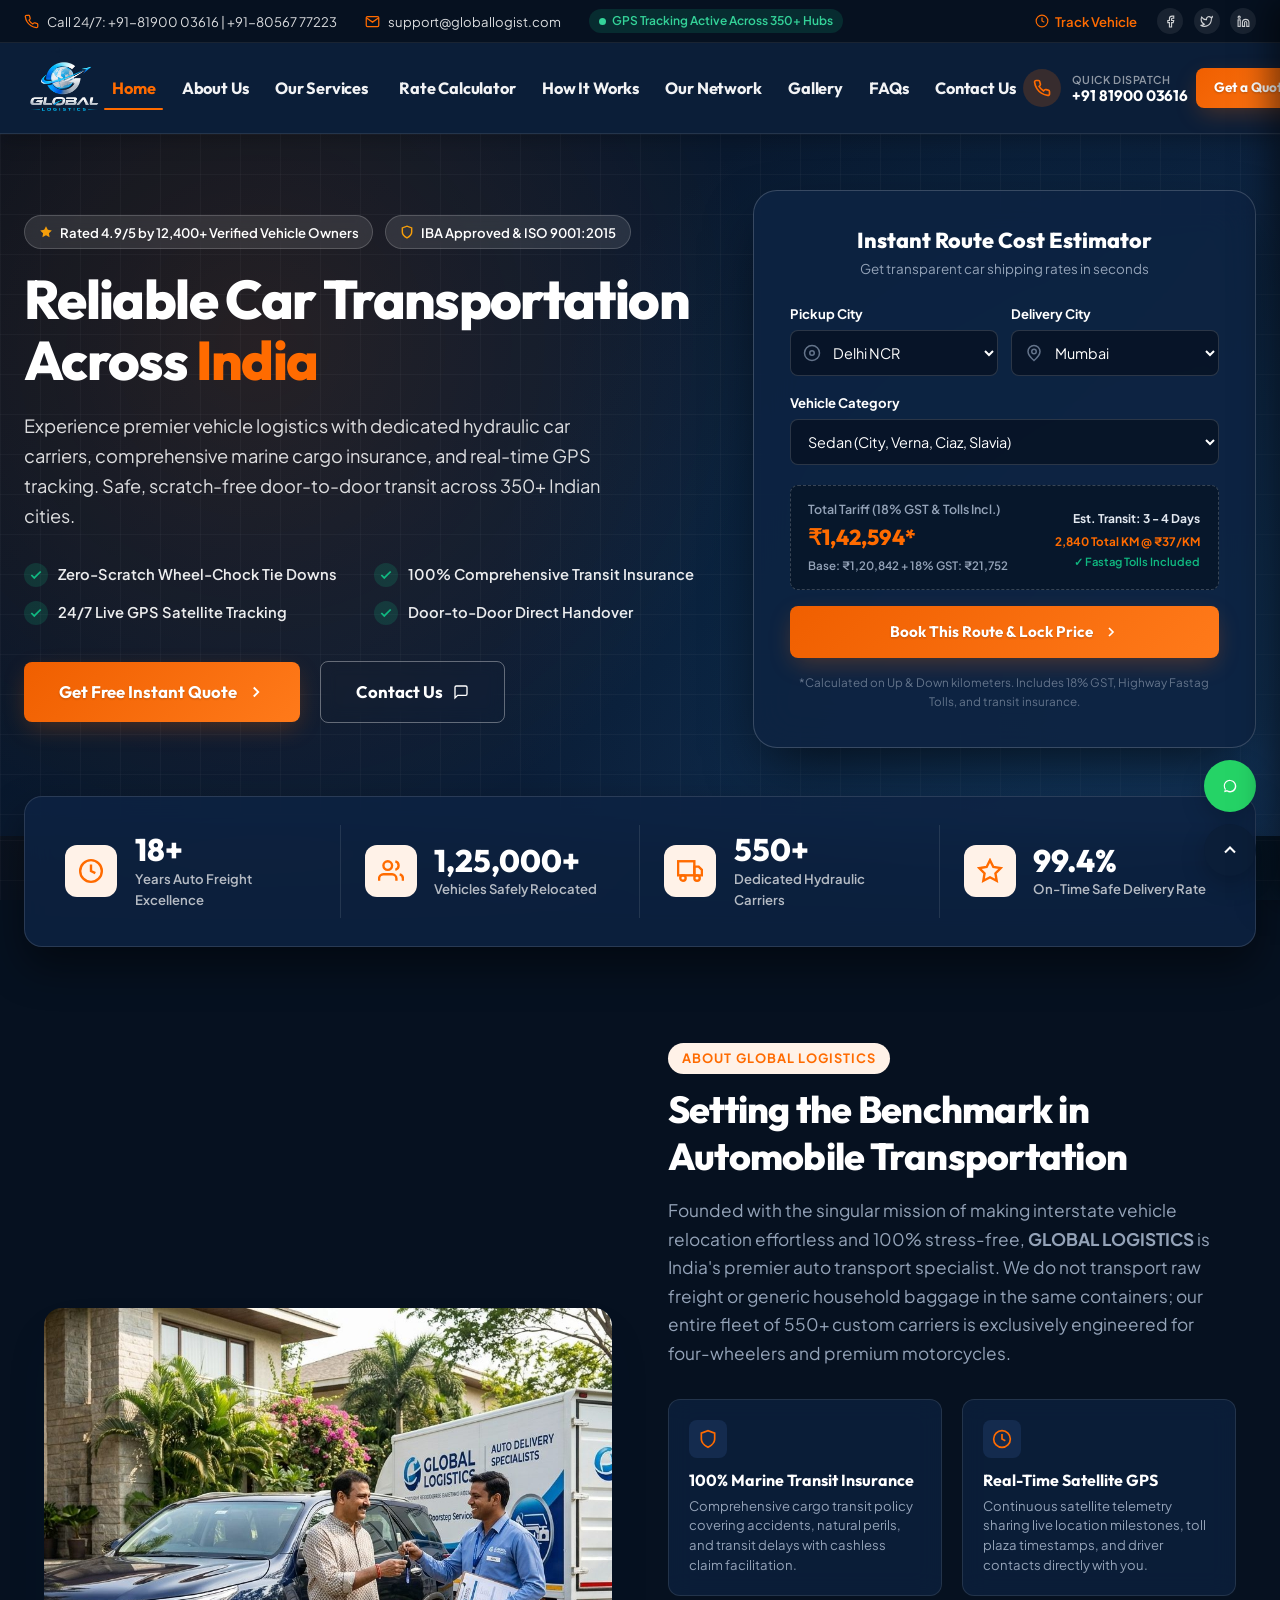
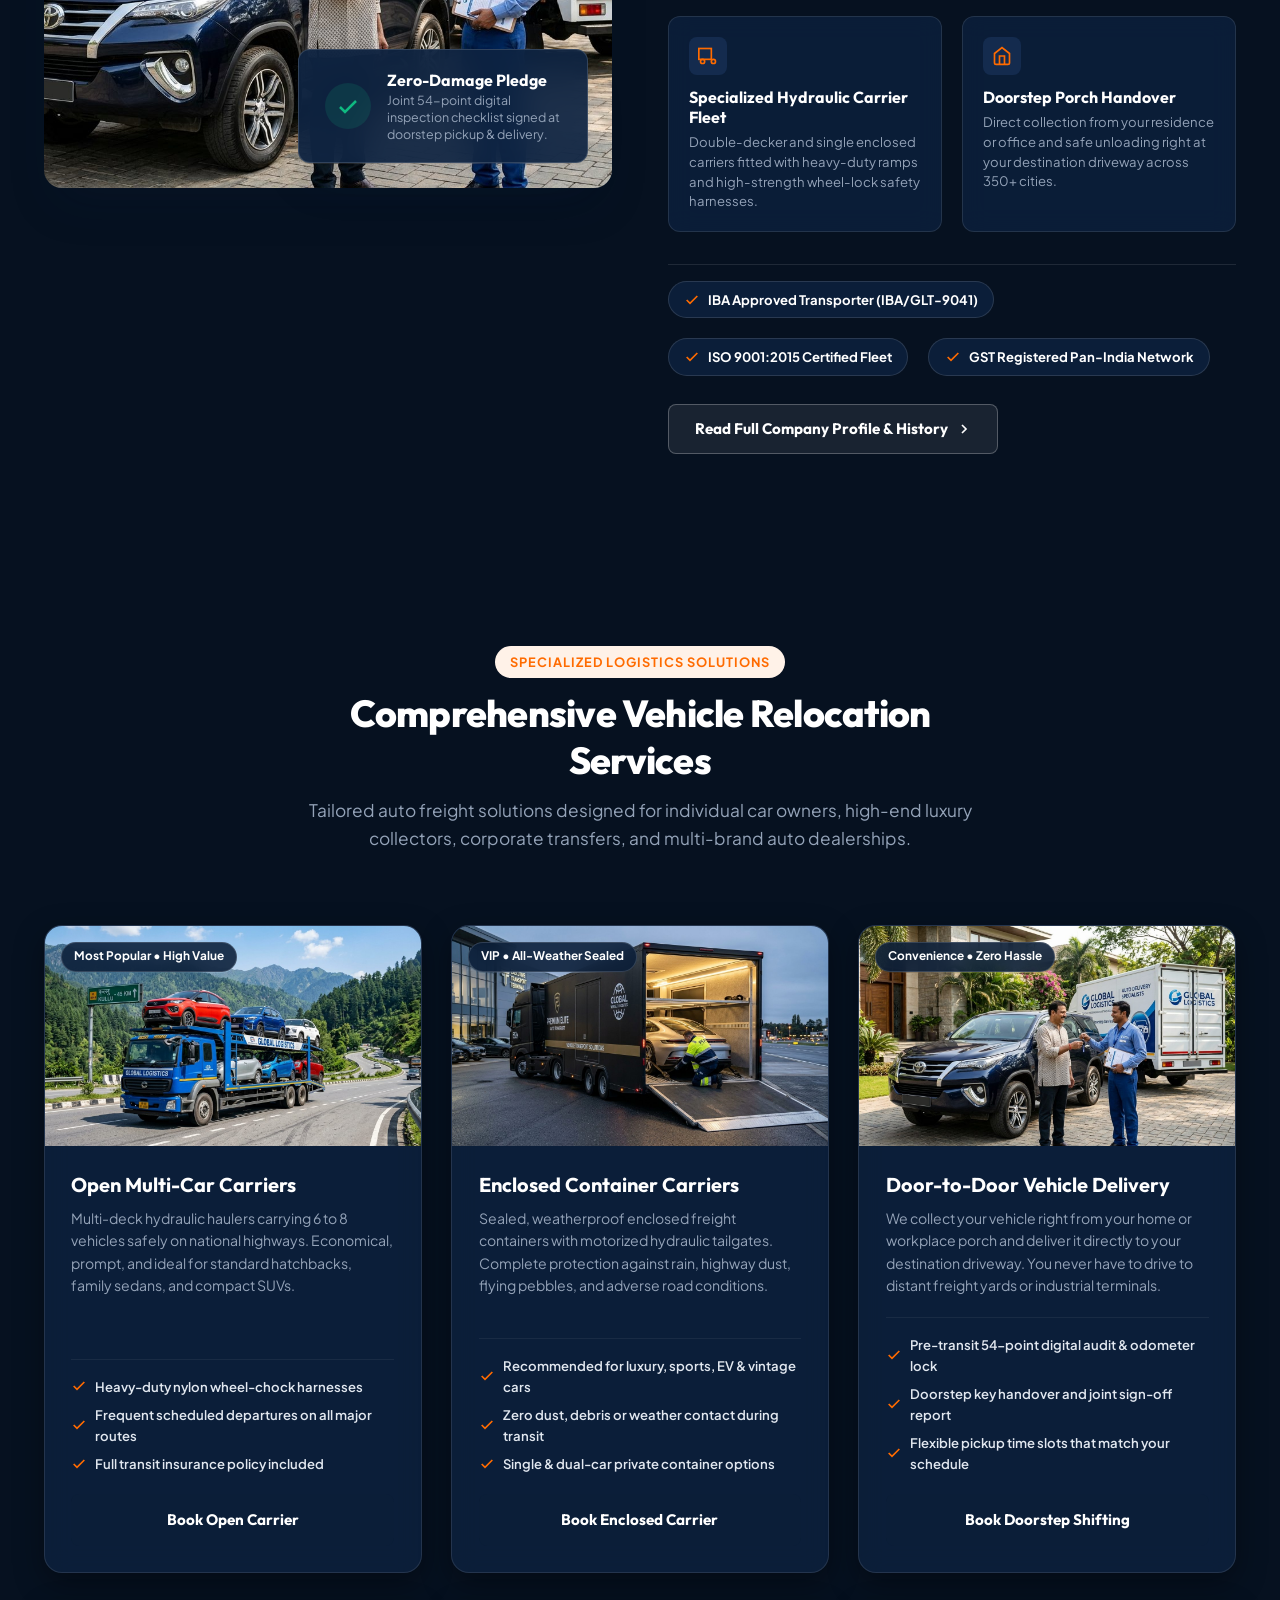
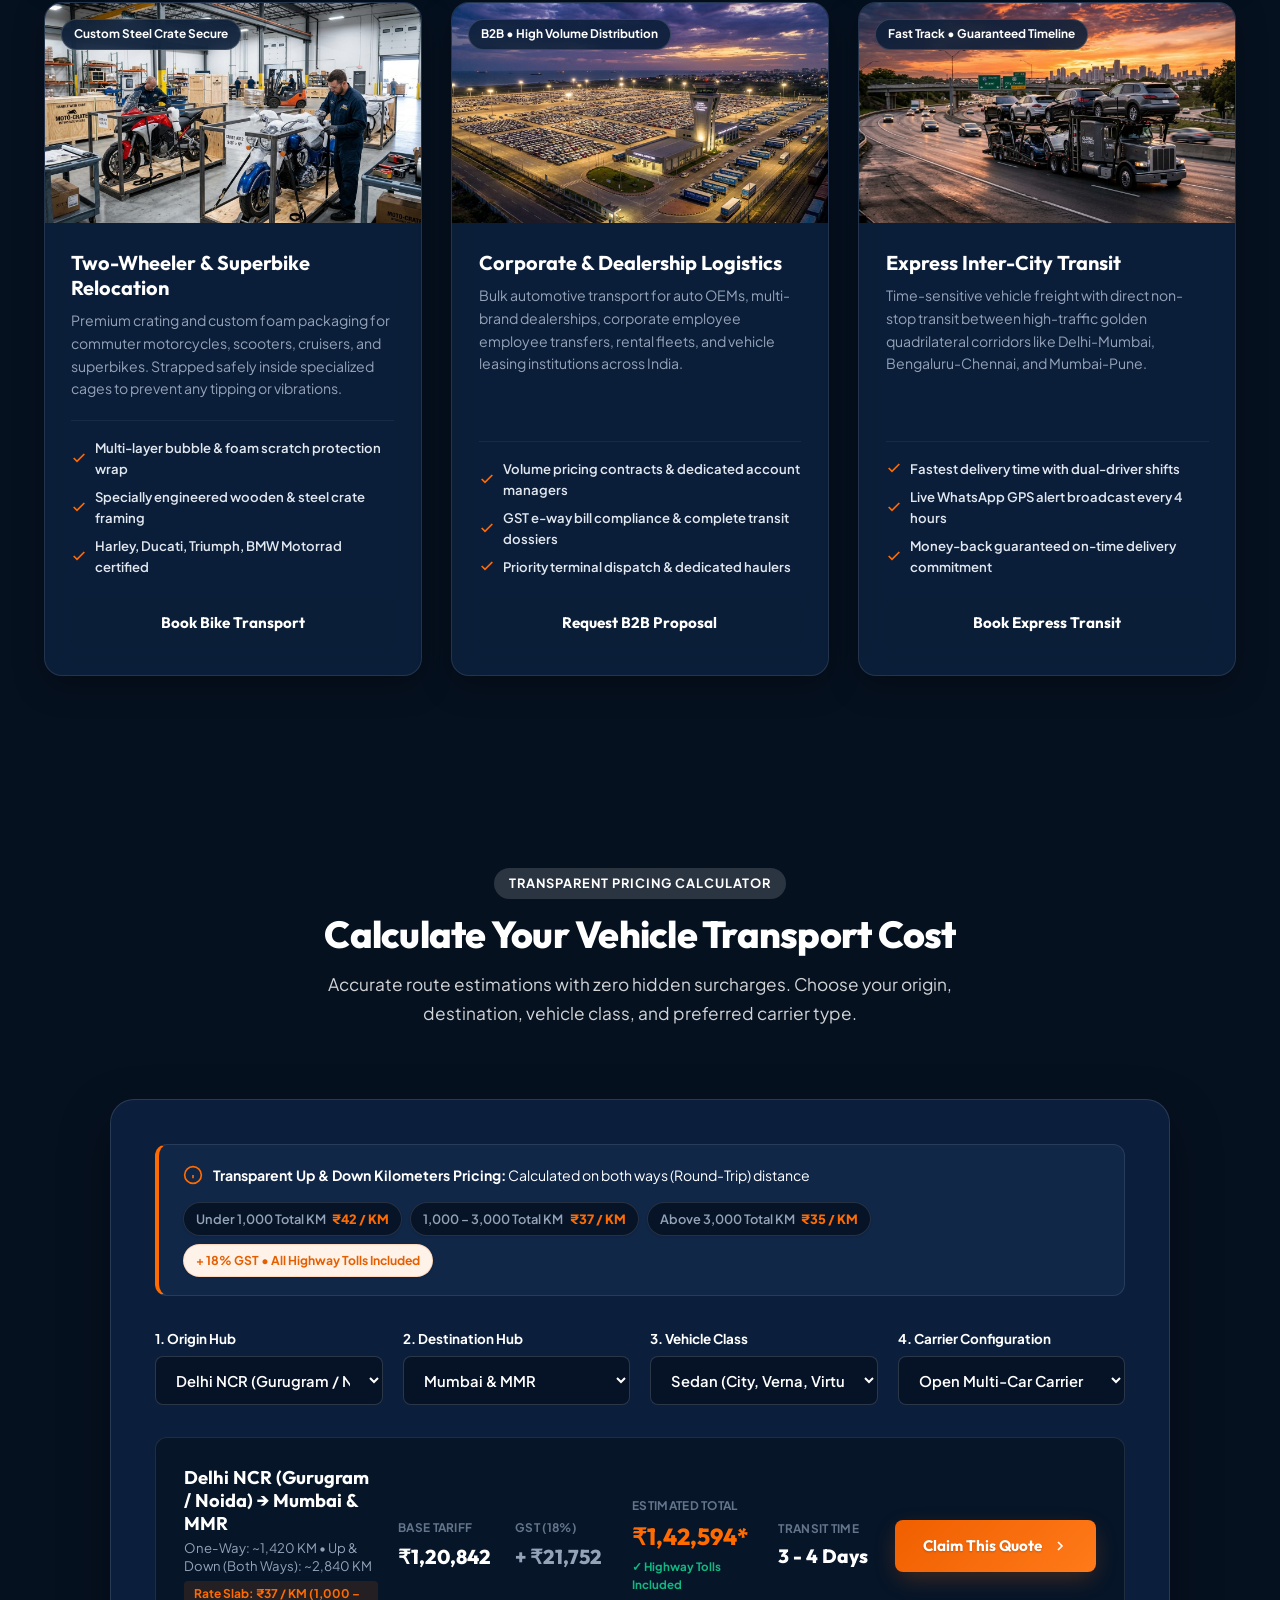
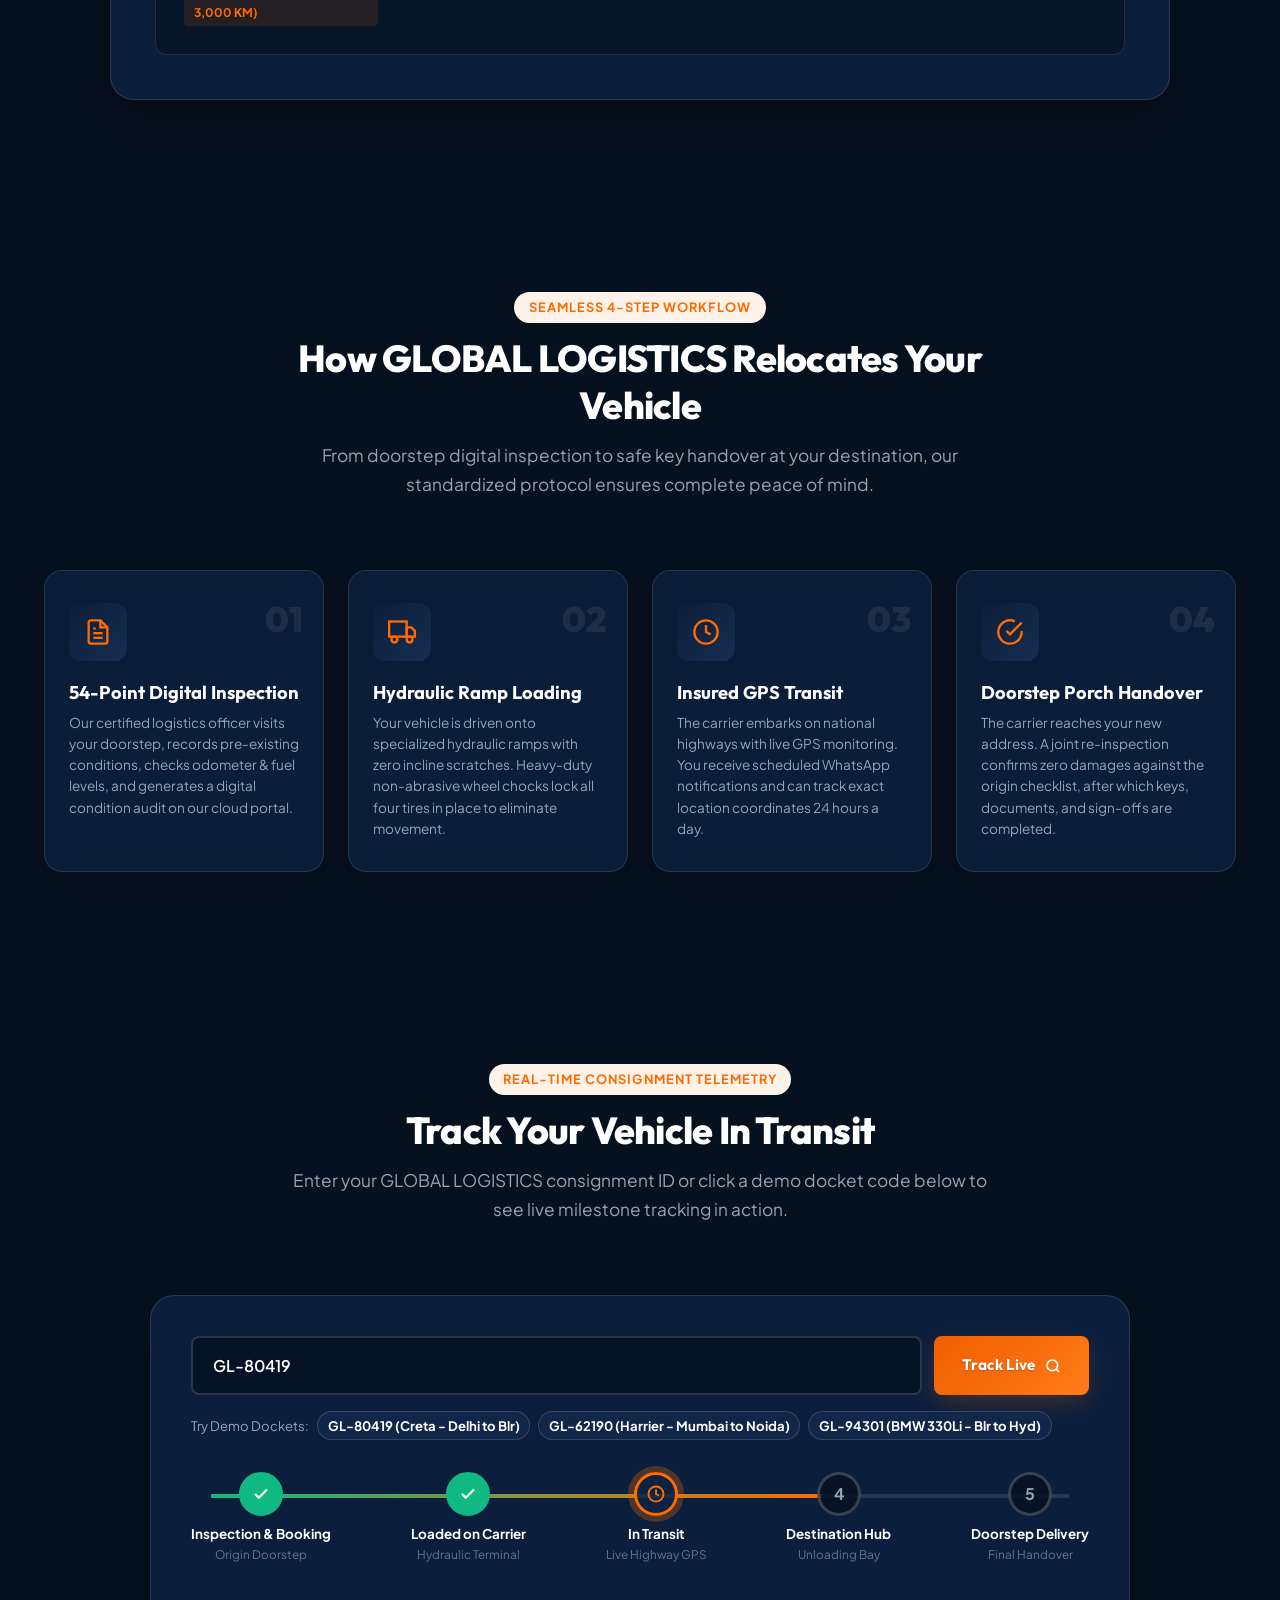
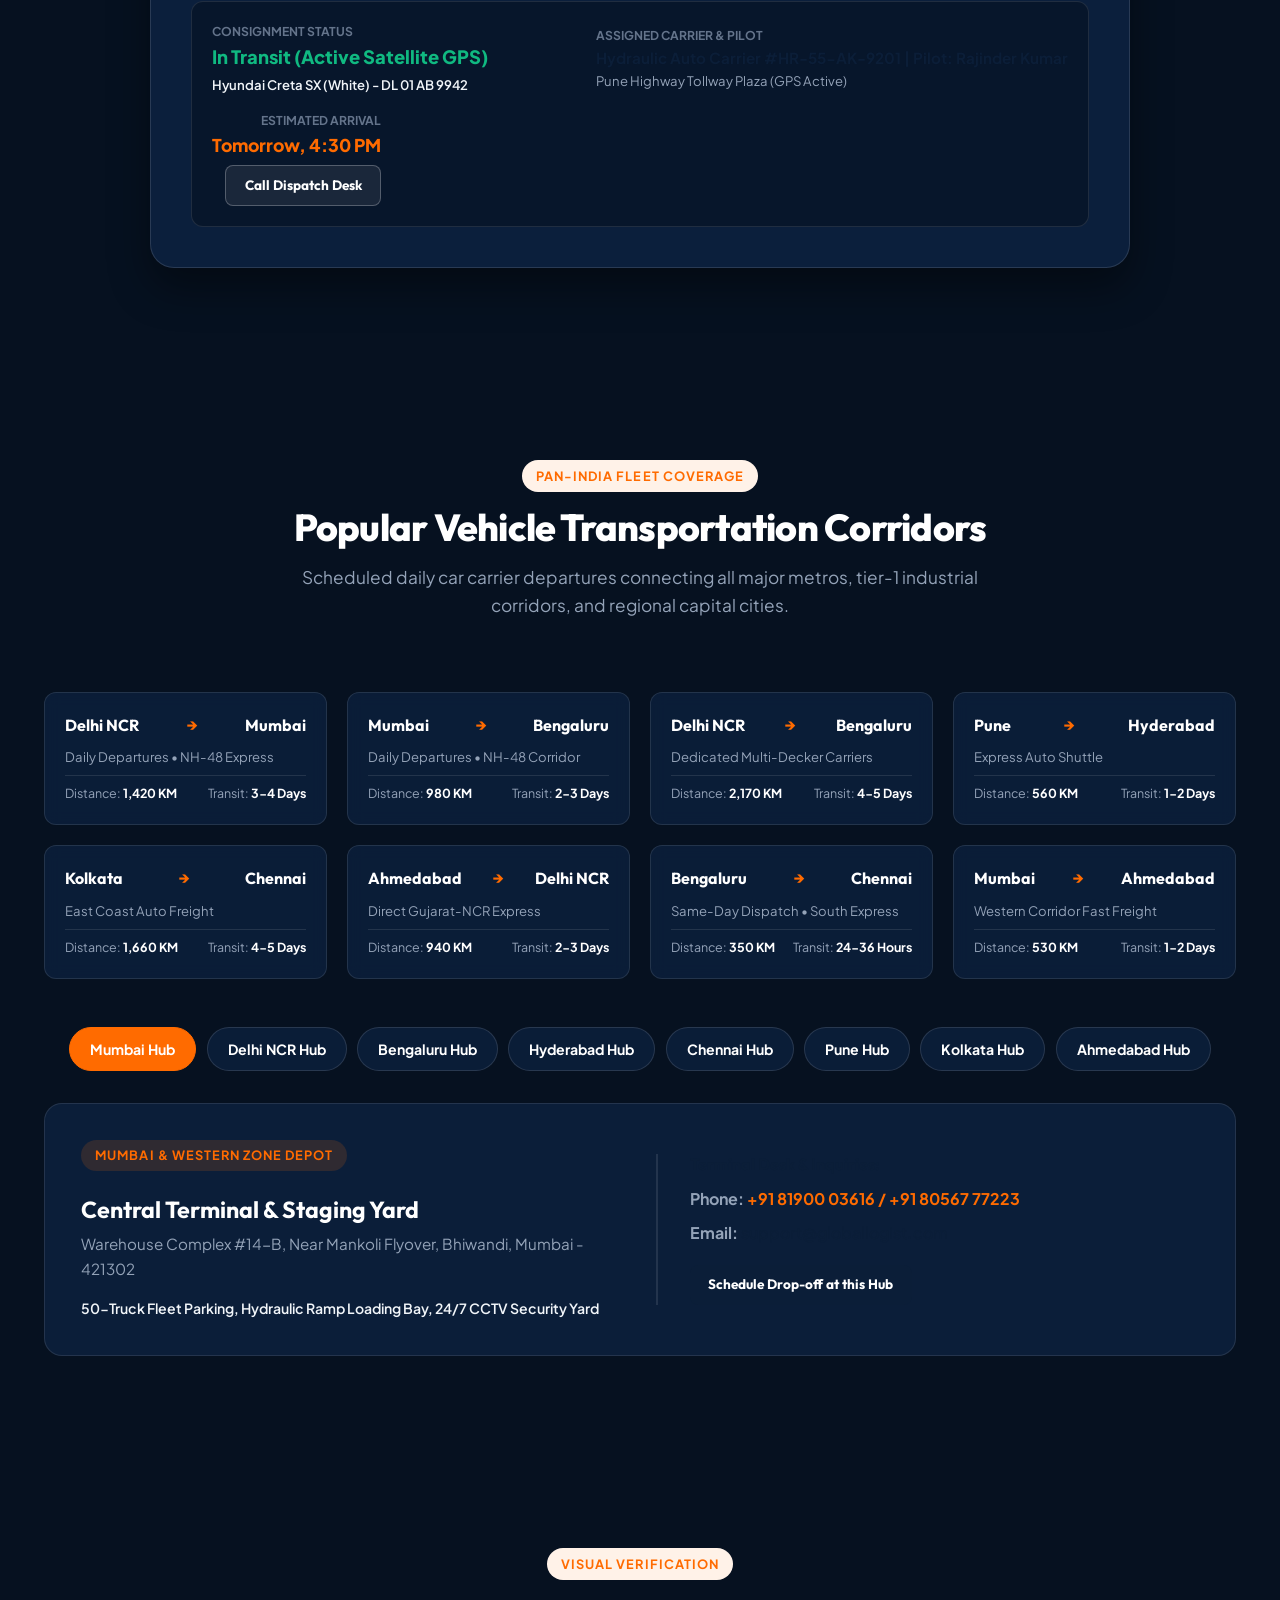
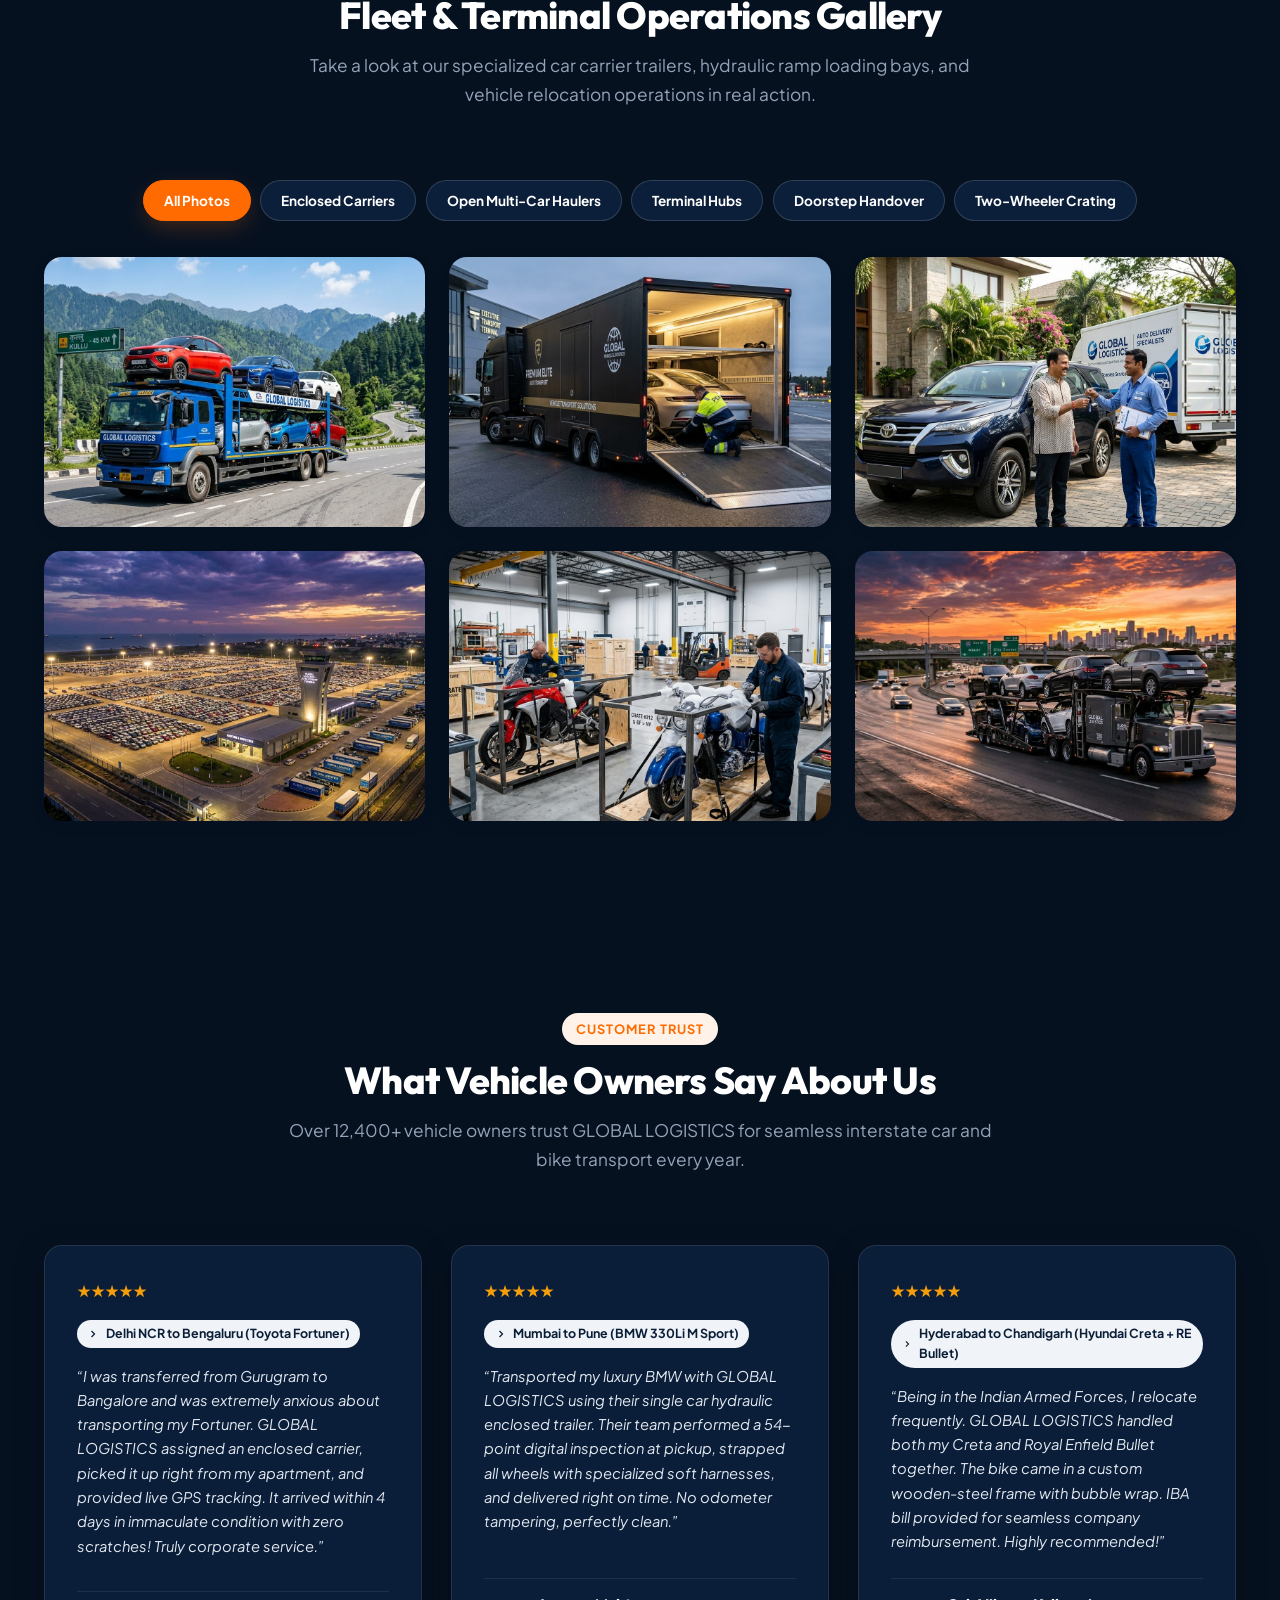
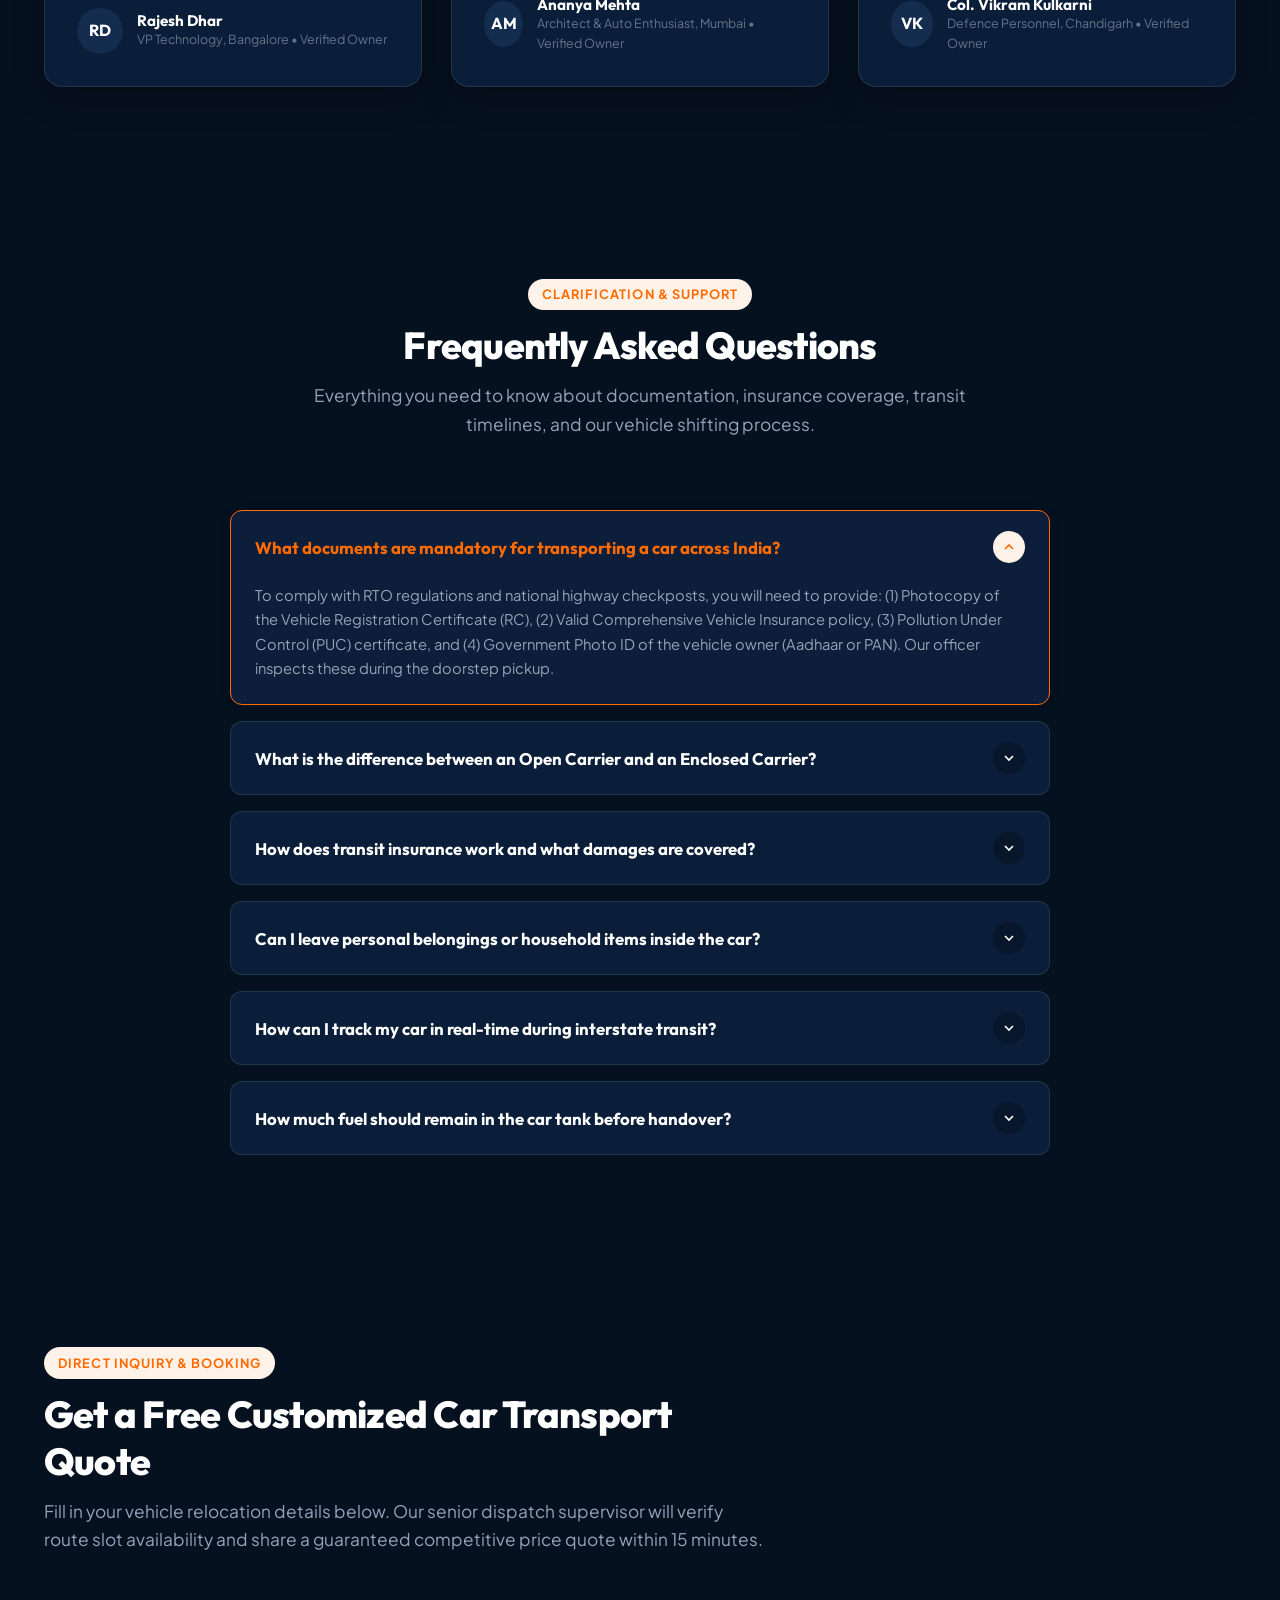
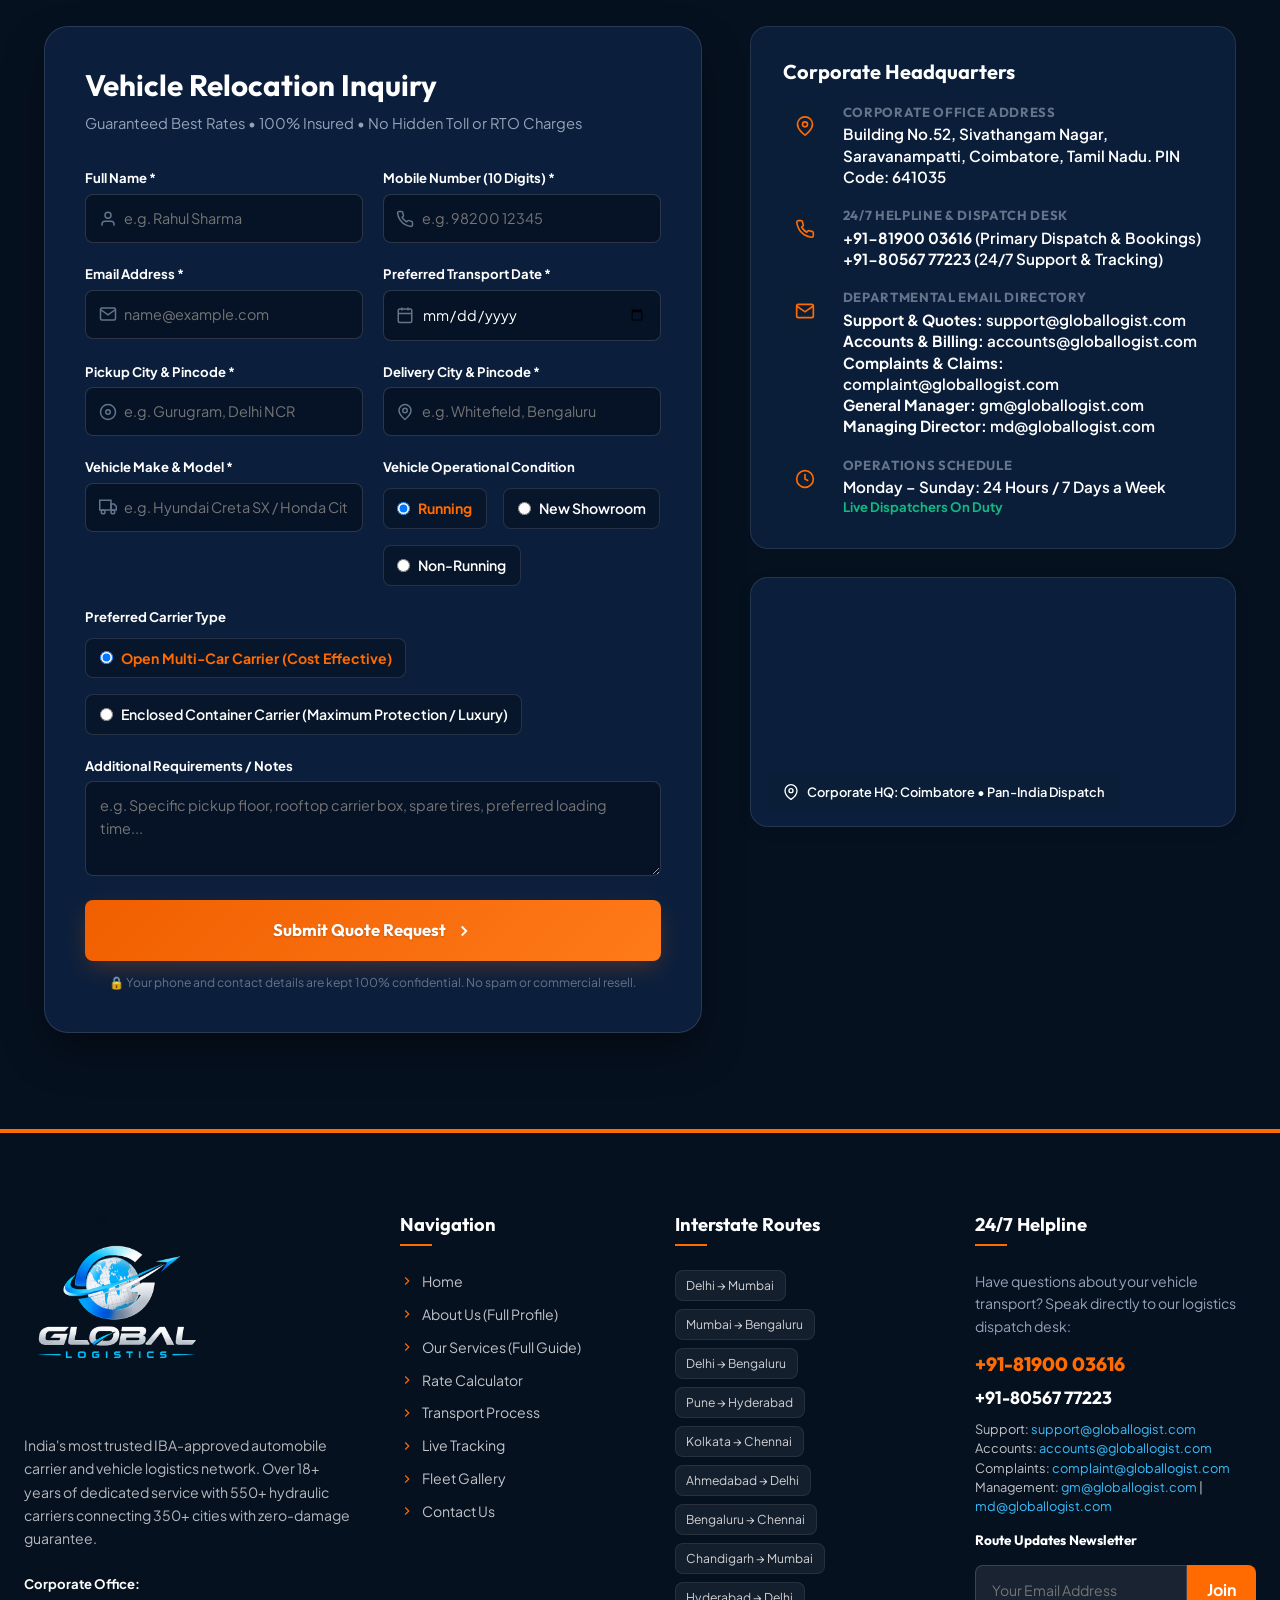
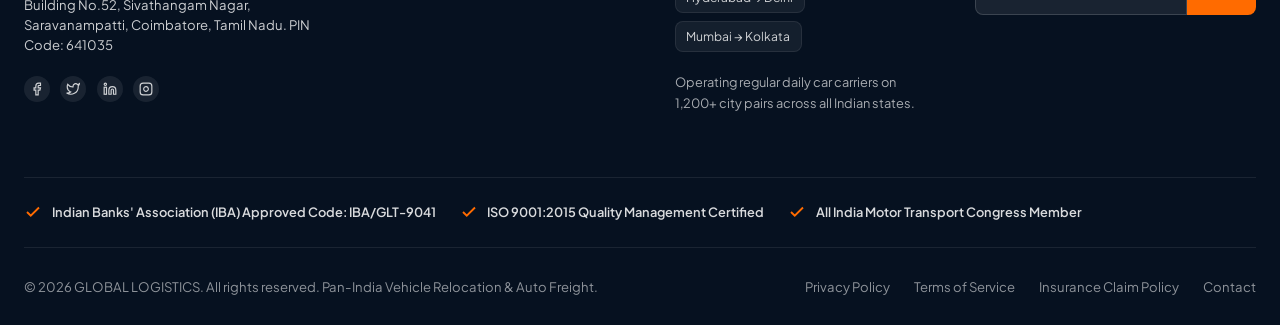
==== index.html @ 835ebbba "Update index.html formatting and rebuild website-deploy.zip" ====
<!DOCTYPE html>
<html lang="en">

<head>
  <meta charset="UTF-8">
  <meta http-equiv="X-UA-Compatible" content="IE=edge">
  <meta name="viewport" content="width=device-width, initial-scale=1.0">

  <!-- SEO Meta Tags -->
  <title>GLOBAL LOGISTICS | Reliable Car Transportation Across India | IBA Approved</title>
  <meta name="description"
    content="GLOBAL LOGISTICS is India's premier car transportation & vehicle relocation company. IBA-approved, ISO 9001:2015 certified, open & enclosed car carriers with 100% transit insurance and real-time GPS tracking across 350+ cities.">
  <meta name="keywords"
    content="car transportation in india, car carrier services, enclosed car transport, vehicle relocation india, door to door car transport, global logistics car carriers, best car transport company, bike transport service">
  <meta name="author" content="GLOBAL LOGISTICS">
  <meta name="robots" content="index, follow">

  <!-- Open Graph / Social Sharing -->
  <meta property="og:type" content="website">
  <meta property="og:title" content="GLOBAL LOGISTICS - Reliable Car Transportation Across India">
  <meta property="og:description"
    content="Safe, insured, and GPS-monitored car and vehicle relocation services across India with dedicated hydraulic carriers.">
  <!-- Canonical Link -->
  <link rel="canonical" href="https://globallogist.com/">

  <!-- Favicon -->
  <link rel="icon" type="image/png" href="assets/images/logo-emblem.png">

  <!-- Google Fonts: Outfit & Plus Jakarta Sans -->
  <link rel="preconnect" href="https://fonts.googleapis.com">
  <link rel="preconnect" href="https://fonts.gstatic.com" crossorigin>
  <link
    href="https://fonts.googleapis.com/css2?family=Outfit:wght@400;500;600;700;800;900&family=Plus+Jakarta+Sans:wght@400;500;600;700&display=swap"
    rel="stylesheet">

  <!-- Stylesheet -->
  <link rel="stylesheet" href="assets/css/style.css?v=2.6">

  <!-- Schema.org Structured Data -->
  <script type="application/ld+json">
  {
    "@context": "https://schema.org",
    "@type": "AutoTransportService",
    "name": "GLOBAL LOGISTICS",
    "alternateName": "Global Logistics Car Transport India",
    "description": "Professional Car Transportation and Vehicle Relocation Services across India with open & enclosed hydraulic car carriers.",
    "url": "https://globallogist.com",
    "logo": "https://globallogist.com/assets/images/logo-horizontal.png",
    "telephone": ["+91-81900-03616", "+91-80567-77223"],
    "email": "support@globallogist.com",
    "priceRange": "₹6,500 - ₹35,000",
    "address": {
      "@type": "PostalAddress",
      "streetAddress": "Building No.52, Sivathangam Nagar, Saravanampatti",
      "addressLocality": "Coimbatore",
      "addressRegion": "Tamil Nadu",
      "postalCode": "641035",
      "addressCountry": "IN"
    },
    "geo": {
      "@type": "GeoCoordinates",
      "latitude": "11.0827",
      "longitude": "76.9961"
    },
    "aggregateRating": {
      "@type": "AggregateRating",
      "ratingValue": "4.9",
      "reviewCount": "12480"
    },
    "hasOfferCatalog": {
      "@type": "OfferCatalog",
      "name": "Car Carrier & Relocation Services",
      "itemListElement": [
        {
          "@type": "Offer",
          "itemOffered": {
            "@type": "Service",
            "name": "Enclosed Car Carrier Transportation"
          }
        },
        {
          "@type": "Offer",
          "itemOffered": {
            "@type": "Service",
            "name": "Open Multi-Car Auto Hauler"
          }
        },
        {
          "@type": "Offer",
          "itemOffered": {
            "@type": "Service",
            "name": "Door-to-Door Vehicle Delivery"
          }
        }
      ]
    }
  }
  </script>
</head>

<body class="page-home">

  <!-- ========================================================================
       TOP NOTIFICATION & ANNOUNCEMENT BAR
       ======================================================================== -->
  <div class="topbar">
    <div class="container container-wide">
      <div class="topbar-inner">
        <div class="topbar-left">
          <div class="topbar-item">
            <svg width="15" height="15" viewBox="0 0 24 24" fill="none" stroke="currentColor" stroke-width="2">
              <path
                d="M22 16.92v3a2 2 0 0 1-2.18 2 19.79 19.79 0 0 1-8.63-3.07 19.5 19.5 0 0 1-6-6 19.79 19.79 0 0 1-3.07-8.67A2 2 0 0 1 4.11 2h3a2 2 0 0 1 2 1.72 12.84 12.84 0 0 0 .7 2.81 2 2 0 0 1-.45 2.11L8.09 9.91a16 16 0 0 0 6 6l1.27-1.27a2 2 0 0 1 2.11-.45 12.84 12.84 0 0 0 2.81.7A2 2 0 0 1 22 16.92z" />
            </svg>
            <span>Call 24/7: <a href="tel:+918190003616">+91-81900 03616</a> | <a href="tel:+918056777223">+91-80567
                77223</a></span>
          </div>
          <div class="topbar-item">
            <svg width="15" height="15" viewBox="0 0 24 24" fill="none" stroke="currentColor" stroke-width="2">
              <path d="M4 4h16c1.1 0 2 .9 2 2v12c0 1.1-.9 2-2 2H4c-1.1 0-2-.9-2-2V6c0-1.1.9-2 2-2z" />
              <polyline points="22,6 12,13 2,6" />
            </svg>
            <a href="mailto:support@globallogist.com">support@globallogist.com</a>
          </div>
          <div class="topbar-badge">
            <span class="status-dot"></span>
            <span>GPS Tracking Active Across 350+ Hubs</span>
          </div>
        </div>
        <div class="topbar-right">
          <div class="topbar-track-btn" id="navTrackBtn">
            <svg width="14" height="14" viewBox="0 0 24 24" fill="none" stroke="currentColor" stroke-width="2">
              <circle cx="12" cy="12" r="10" />
              <polyline points="12 6 12 12 16 14" />
            </svg>
            <span>Track Vehicle</span>
          </div>
          <div class="topbar-social">
            <a href="#footer" aria-label="Facebook"><svg width="13" height="13" viewBox="0 0 24 24" fill="none"
                stroke="currentColor" stroke-width="2">
                <path d="M18 2h-3a5 5 0 0 0-5 5v3H7v4h3v8h4v-8h3l1-4h-4V7a1 1 0 0 1 1-1h3z" />
              </svg></a>
            <a href="#footer" aria-label="Twitter"><svg width="13" height="13" viewBox="0 0 24 24" fill="none"
                stroke="currentColor" stroke-width="2">
                <path
                  d="M23 3a10.9 10.9 0 0 1-3.14 1.53 4.48 4.48 0 0 0-7.86 3v1A10.66 10.66 0 0 1 3 4s-4 9 5 13a11.64 11.64 0 0 1-7 2c9 5 20 0 20-11.5a4.5 4.5 0 0 0-.08-.83A7.72 7.72 0 0 0 23 3z" />
              </svg></a>
            <a href="#footer" aria-label="LinkedIn"><svg width="13" height="13" viewBox="0 0 24 24" fill="none"
                stroke="currentColor" stroke-width="2">
                <path d="M16 8a6 6 0 0 1 6 6v7h-4v-7a2 2 0 0 0-2-2 2 2 0 0 0-2 2v7h-4v-7a6 6 0 0 1 6-6z" />
                <rect x="2" y="9" width="4" height="12" />
                <circle cx="4" cy="4" r="2" />
              </svg></a>
          </div>
        </div>
      </div>
    </div>
  </div>

  <!-- ========================================================================
       MAIN NAVIGATION HEADER
       ======================================================================== -->
  <header class="navbar-main">
    <div class="container container-wide">
      <div class="navbar-inner">

        <!-- Brand Logo -->
        <a href="#home" class="brand-logo" id="brandLogo">
          <span class="brand-logo-animated">
            <span class="logo-globe-spin" aria-hidden="true"></span>
            <img src="assets/images/logo-frame.png" alt="Global Logistics – Reliable Car Transportation"
              class="brand-logo-img">
          </span>
        </a>

        <!-- Desktop Navigation Menu -->
        <nav class="nav-menu" aria-label="Main Navigation">
          <div class="nav-item">
            <a href="#home" class="nav-link active">Home</a>
          </div>
          <div class="nav-item">
            <a href="#about" class="nav-link">About Us</a>
          </div>
          <div class="nav-item">
            <a href="#services" class="nav-link">
              Our Services
              <svg width="12" height="12" viewBox="0 0 24 24" fill="none" stroke="currentColor" stroke-width="2.5">
                <polyline points="6 9 12 15 18 9" />
              </svg>
            </a>
            <div class="nav-dropdown">
              <a href="#service-open" class="dropdown-link">
                <svg width="14" height="14" viewBox="0 0 24 24" fill="none" stroke="currentColor" stroke-width="2">
                  <polyline points="9 18 15 12 9 6" />
                </svg>
                Open Car Carriers
              </a>
              <a href="#service-enclosed" class="dropdown-link">
                <svg width="14" height="14" viewBox="0 0 24 24" fill="none" stroke="currentColor" stroke-width="2">
                  <polyline points="9 18 15 12 9 6" />
                </svg>
                Enclosed Container Carriers
              </a>
              <a href="#service-doorstep" class="dropdown-link">
                <svg width="14" height="14" viewBox="0 0 24 24" fill="none" stroke="currentColor" stroke-width="2">
                  <polyline points="9 18 15 12 9 6" />
                </svg>
                Door-to-Door Delivery
              </a>
              <a href="#service-bikes" class="dropdown-link">
                <svg width="14" height="14" viewBox="0 0 24 24" fill="none" stroke="currentColor" stroke-width="2">
                  <polyline points="9 18 15 12 9 6" />
                </svg>
                Two-Wheeler Relocation
              </a>
              <a href="#service-corporate" class="dropdown-link">
                <svg width="14" height="14" viewBox="0 0 24 24" fill="none" stroke="currentColor" stroke-width="2">
                  <polyline points="9 18 15 12 9 6" />
                </svg>
                Corporate &amp; Dealership Fleet
              </a>
              <a href="services.html" class="dropdown-link"
                style="color: var(--color-accent); font-weight: 700; border-top: 1px solid var(--color-border-light); margin-top: 0.25rem; padding-top: 0.65rem;">
                <svg width="14" height="14" viewBox="0 0 24 24" fill="none" stroke="currentColor" stroke-width="2">
                  <polyline points="9 18 15 12 9 6" />
                </svg>
                Detailed Fleet &amp; Carrier Specs &rarr;
              </a>
            </div>
          </div>
          <div class="nav-item">
            <a href="#calculator" class="nav-link">Rate Calculator</a>
          </div>
          <div class="nav-item">
            <a href="#process" class="nav-link">How It Works</a>
          </div>
          <div class="nav-item">
            <a href="#network" class="nav-link">Our Network</a>
          </div>
          <div class="nav-item">
            <a href="#gallery" class="nav-link">Gallery</a>
          </div>
          <div class="nav-item">
            <a href="#faqs" class="nav-link">FAQs</a>
          </div>
          <div class="nav-item">
            <a href="#contact" class="nav-link">Contact Us</a>
          </div>
        </nav>

        <!-- Navbar Actions & Phone -->
        <div class="navbar-actions">
          <a href="tel:+918190003616" class="call-cta" aria-label="Call Dispatch Expert">
            <div class="call-icon">
              <svg width="18" height="18" viewBox="0 0 24 24" fill="none" stroke="currentColor" stroke-width="2.2">
                <path
                  d="M22 16.92v3a2 2 0 0 1-2.18 2 19.79 19.79 0 0 1-8.63-3.07 19.5 19.5 0 0 1-6-6 19.79 19.79 0 0 1-3.07-8.67A2 2 0 0 1 4.11 2h3a2 2 0 0 1 2 1.72 12.84 12.84 0 0 0 .7 2.81 2 2 0 0 1-.45 2.11L8.09 9.91a16 16 0 0 0 6 6l1.27-1.27a2 2 0 0 1 2.11-.45 12.84 12.84 0 0 0 2.81.7A2 2 0 0 1 22 16.92z" />
              </svg>
            </div>
            <div class="call-text">
              <span class="call-label">Quick Dispatch</span>
              <span class="call-number">+91 81900 03616</span>
            </div>
          </a>

          <a href="#quote-section" class="btn btn-primary btn-sm" id="navGetQuoteBtn">
            <span>Get a Quote</span>
            <svg width="15" height="15" viewBox="0 0 24 24" fill="none" stroke="currentColor" stroke-width="2.5">
              <polyline points="9 18 15 12 9 6" />
            </svg>
          </a>

          <button class="mobile-toggle" id="mobileToggle" aria-label="Toggle mobile menu">
            <svg width="22" height="22" viewBox="0 0 24 24" fill="none" stroke="currentColor" stroke-width="2">
              <line x1="3" y1="12" x2="21" y2="12" />
              <line x1="3" y1="6" x2="21" y2="6" />
              <line x1="3" y1="18" x2="21" y2="18" />
            </svg>
          </button>
        </div>

      </div>
    </div>
  </header>

  <!-- Mobile Drawer & Backdrop -->
  <div class="drawer-overlay" id="drawerOverlay"></div>
  <aside class="mobile-drawer" id="mobileDrawer">
    <div class="drawer-header">
      <div class="drawer-brand">
        <span class="brand-logo-animated">
          <span class="logo-globe-spin" aria-hidden="true"></span>
          <img src="assets/images/logo-frame.png" alt="Global Logistics" class="drawer-logo-img">
        </span>
      </div>
      <button class="drawer-close" id="drawerClose" aria-label="Close menu">
        <svg width="20" height="20" viewBox="0 0 24 24" fill="none" stroke="currentColor" stroke-width="2">
          <line x1="18" y1="6" x2="6" y2="18" />
          <line x1="6" y1="6" x2="18" y2="18" />
        </svg>
      </button>
    </div>
    <nav class="drawer-nav">
      <a href="#home">Home <span>&rarr;</span></a>
      <a href="#about">About Us <span>&rarr;</span></a>
      <a href="#services">Our Services <span>&rarr;</span></a>
      <a href="#calculator">Cost Estimator <span>&rarr;</span></a>
      <a href="#process">Transport Process <span>&rarr;</span></a>
      <a href="#tracking-section">Track Consignment <span>&rarr;</span></a>
      <a href="#network">Nationwide Hubs <span>&rarr;</span></a>
      <a href="#gallery">Photo Gallery <span>&rarr;</span></a>
      <a href="#testimonials">Testimonials <span>&rarr;</span></a>
      <a href="#faqs">FAQs <span>&rarr;</span></a>
      <a href="#contact">Contact Us <span>&rarr;</span></a>
    </nav>
    <div class="drawer-footer">
      <a href="tel:+918190003616" class="btn btn-navy" style="width: 100%; margin-bottom: 0.5rem;">
        <svg width="16" height="16" viewBox="0 0 24 24" fill="none" stroke="currentColor" stroke-width="2">
          <path
            d="M22 16.92v3a2 2 0 0 1-2.18 2 19.79 19.79 0 0 1-8.63-3.07 19.5 19.5 0 0 1-6-6 19.79 19.79 0 0 1-3.07-8.67A2 2 0 0 1 4.11 2h3a2 2 0 0 1 2 1.72 12.84 12.84 0 0 0 .7 2.81 2 2 0 0 1-.45 2.11L8.09 9.91a16 16 0 0 0 6 6l1.27-1.27a2 2 0 0 1 2.11-.45 12.84 12.84 0 0 0 2.81.7A2 2 0 0 1 22 16.92z" />
        </svg>
        Call: +91 81900 03616
      </a>
      <a href="tel:+918056777223" class="btn btn-outline-white"
        style="width: 100%; margin-bottom: 0.75rem; border-color: rgba(255,255,255,0.25);">
        <svg width="16" height="16" viewBox="0 0 24 24" fill="none" stroke="currentColor" stroke-width="2">
          <path
            d="M22 16.92v3a2 2 0 0 1-2.18 2 19.79 19.79 0 0 1-8.63-3.07 19.5 19.5 0 0 1-6-6 19.79 19.79 0 0 1-3.07-8.67A2 2 0 0 1 4.11 2h3a2 2 0 0 1 2 1.72 12.84 12.84 0 0 0 .7 2.81 2 2 0 0 1-.45 2.11L8.09 9.91a16 16 0 0 0 6 6l1.27-1.27a2 2 0 0 1 2.11-.45 12.84 12.84 0 0 0 2.81.7A2 2 0 0 1 22 16.92z" />
        </svg>
        Support: +91 80567 77223
      </a>
      <a href="#quote-section" class="btn btn-primary" style="width: 100%;">Get Instant Quote</a>
    </div>
  </aside>

  <!-- ========================================================================
       HERO BANNER SECTION
       ======================================================================== -->
  <section class="hero-section" id="home">
    <div class="hero-bg-overlay"></div>
    <div class="hero-grid-pattern"></div>
    <div class="container container-wide">
      <div class="hero-grid">

        <!-- Left Content Column -->
        <div class="hero-content-col">
          <div class="hero-badge-row">
            <div class="hero-trust-tag">
              <svg width="14" height="14" viewBox="0 0 24 24" fill="currentColor">
                <polygon
                  points="12 2 15.09 8.26 22 9.27 17 14.14 18.18 21.02 12 17.77 5.82 21.02 7 14.14 2 9.27 8.91 8.26 12 2" />
              </svg>
              <span>Rated 4.9/5 by 12,400+ Verified Vehicle Owners</span>
            </div>
            <div class="hero-trust-tag">
              <svg width="14" height="14" viewBox="0 0 24 24" fill="none" stroke="currentColor" stroke-width="2.5">
                <path d="M12 22s8-4 8-10V5l-8-3-8 3v7c0 6 8 10 8 10z" />
              </svg>
              <span>IBA Approved &amp; ISO 9001:2015</span>
            </div>
          </div>

          <h1 class="hero-headline">
            Reliable Car Transportation Across <span>India</span>
          </h1>

          <p class="hero-subhead">
            Experience premier vehicle logistics with dedicated hydraulic car carriers, comprehensive marine cargo
            insurance, and real-time GPS tracking. Safe, scratch-free door-to-door transit across 350+ Indian cities.
          </p>

          <div class="hero-bullets">
            <div class="hero-bullet-item">
              <div class="hero-bullet-icon hero-bullet-icon--green">
                <svg width="14" height="14" viewBox="0 0 24 24" fill="none" stroke="currentColor" stroke-width="3">
                  <polyline points="20 6 9 17 4 12" />
                </svg>
              </div>
              <span>Zero-Scratch Wheel-Chock Tie Downs</span>
            </div>
            <div class="hero-bullet-item">
              <div class="hero-bullet-icon hero-bullet-icon--green">
                <svg width="14" height="14" viewBox="0 0 24 24" fill="none" stroke="currentColor" stroke-width="3">
                  <polyline points="20 6 9 17 4 12" />
                </svg>
              </div>
              <span>100% Comprehensive Transit Insurance</span>
            </div>
            <div class="hero-bullet-item">
              <div class="hero-bullet-icon hero-bullet-icon--green">
                <svg width="14" height="14" viewBox="0 0 24 24" fill="none" stroke="currentColor" stroke-width="3">
                  <polyline points="20 6 9 17 4 12" />
                </svg>
              </div>
              <span>24/7 Live GPS Satellite Tracking</span>
            </div>
            <div class="hero-bullet-item">
              <div class="hero-bullet-icon hero-bullet-icon--green">
                <svg width="14" height="14" viewBox="0 0 24 24" fill="none" stroke="currentColor" stroke-width="3">
                  <polyline points="20 6 9 17 4 12" />
                </svg>
              </div>
              <span>Door-to-Door Direct Handover</span>
            </div>
          </div>

          <div class="hero-cta-group">
            <a href="#quote-section" class="btn btn-primary btn-lg" id="heroQuoteBtn">
              <span>Get Free Instant Quote</span>
              <svg width="18" height="18" viewBox="0 0 24 24" fill="none" stroke="currentColor" stroke-width="2.5">
                <polyline points="9 18 15 12 9 6" />
              </svg>
            </a>
            <a href="#contact" class="btn btn-outline-white btn-lg" id="heroContactBtn">
              <span>Contact Us</span>
              <svg width="16" height="16" viewBox="0 0 24 24" fill="none" stroke="currentColor" stroke-width="2">
                <path d="M21 15a2 2 0 0 1-2 2H7l-4 4V5a2 2 0 0 1 2-2h14a2 2 0 0 1 2 2z" />
              </svg>
            </a>
          </div>
        </div>

        <!-- Right Quick Quote / Estimator Card -->
        <div class="hero-quote-card">
          <div class="hero-card-header">
            <h2 class="hero-card-title">Instant Route Cost Estimator</h2>
            <p class="hero-card-sub">Get transparent car shipping rates in seconds</p>
          </div>

          <form class="quick-calc-form" onsubmit="return false;">
            <div class="form-row-2">
              <div class="form-group">
                <label class="form-label" for="heroOrigin">Pickup City</label>
                <div class="form-input-wrap">
                  <svg class="form-icon" viewBox="0 0 24 24" fill="none" stroke="currentColor" stroke-width="2">
                    <circle cx="12" cy="12" r="10" />
                    <circle cx="12" cy="12" r="3" />
                  </svg>
                  <select id="heroOrigin" class="form-control">
                    <option value="delhi" selected>Delhi NCR</option>
                    <option value="mumbai">Mumbai</option>
                    <option value="bangalore">Bengaluru</option>
                    <option value="pune">Pune</option>
                    <option value="hyderabad">Hyderabad</option>
                    <option value="chennai">Chennai</option>
                    <option value="kolkata">Kolkata</option>
                    <option value="ahmedabad">Ahmedabad</option>
                    <option value="custom">Other City / Custom KM</option>
                  </select>
                </div>
              </div>

              <div class="form-group">
                <label class="form-label" for="heroDest">Delivery City</label>
                <div class="form-input-wrap">
                  <svg class="form-icon" viewBox="0 0 24 24" fill="none" stroke="currentColor" stroke-width="2">
                    <path d="M12 2a8 8 0 0 0-8 8c0 5.25 8 12 8 12s8-6.75 8-12a8 8 0 0 0-8-8z" />
                    <circle cx="12" cy="10" r="3" />
                  </svg>
                  <select id="heroDest" class="form-control">
                    <option value="delhi">Delhi NCR</option>
                    <option value="mumbai" selected>Mumbai</option>
                    <option value="bangalore">Bengaluru</option>
                    <option value="pune">Pune</option>
                    <option value="hyderabad">Hyderabad</option>
                    <option value="chennai">Chennai</option>
                    <option value="kolkata">Kolkata</option>
                    <option value="ahmedabad">Ahmedabad</option>
                    <option value="custom">Other City / Custom KM</option>
                  </select>
                </div>
              </div>
            </div>

            <!-- Custom Distance Input (Revealed if 'custom' is selected) -->
            <div class="form-group" id="heroCustomKmWrap" style="display: none;">
              <label class="form-label" for="heroCustomKm">One-Way Distance (Kilometers)</label>
              <div class="form-input-wrap">
                <svg class="form-icon" viewBox="0 0 24 24" fill="none" stroke="currentColor" stroke-width="2">
                  <circle cx="12" cy="12" r="10" />
                  <path d="m16 12-4-4-4 4M12 16V8" />
                </svg>
                <input type="number" id="heroCustomKm" class="form-control" placeholder="e.g. 1200" min="50" max="5000"
                  value="1200">
              </div>
              <small style="font-size: 0.72rem; color: var(--color-text-light); margin-top: 2px;">Calculated as both
                ways (Up &amp; Down) automatically</small>
            </div>

            <div class="form-group">
              <label class="form-label" for="heroVehicle">Vehicle Category</label>
              <select id="heroVehicle" class="form-control no-icon">
                <option value="hatchback">Hatchback (Swift, i20, Tiago, Baleno)</option>
                <option value="sedan" selected>Sedan (City, Verna, Ciaz, Slavia)</option>
                <option value="suv">Compact / Mid SUV (Creta, Seltos, Nexon, Brezza)</option>
                <option value="luxury">Full SUV / Luxury (Fortuner, XUV700, BMW, Audi, EV)</option>
                <option value="two-wheeler">Two-Wheeler / Superbike (Bullet, Himalayan, Harley)</option>
              </select>
            </div>

            <div class="calc-result-box">
              <div>
                <div class="calc-estimate-label">Total Tariff (18% GST &amp; Tolls Incl.)</div>
                <div class="calc-estimate-val" id="heroPriceDisplay">₹1,42,761*</div>
                <div class="calc-sub-breakdown" id="heroBreakdownDisplay">Base: ₹1,20,984 + 18% GST: ₹21,777</div>
              </div>
              <div style="text-align: right;">
                <span class="calc-days-tag" id="heroDaysDisplay">Est. Transit: 3 - 4 Days</span>
                <div id="heroKmDisplay"
                  style="font-size: 0.73rem; color: var(--color-accent); font-weight: 700; margin-top: 3px;">2,840 Total
                  KM @ ₹37/KM</div>
                <div style="font-size: 0.70rem; color: var(--color-success); font-weight: 600; margin-top: 1px;">✓
                  Fastag Tolls Included</div>
              </div>
            </div>

            <button type="button" class="btn btn-primary" id="heroBookBtn" style="width: 100%;">
              <span>Book This Route &amp; Lock Price</span>
              <svg width="16" height="16" viewBox="0 0 24 24" fill="none" stroke="currentColor" stroke-width="2.5">
                <polyline points="9 18 15 12 9 6" />
              </svg>
            </button>
            <p style="font-size: 0.73rem; text-align: center; color: var(--color-text-light);">*Calculated on Up &amp;
              Down kilometers. Includes 18% GST, Highway Fastag Tolls, and transit insurance.</p>
          </form>
        </div>

      </div>
    </div>
  </section>

  <!-- ========================================================================
       COMPANY CREDIBILITY & STATS COUNTERS RIBBON
       ======================================================================== -->
  <section class="container container-wide">
    <div class="stats-ribbon">
      <div class="stats-grid">

        <div class="stat-item">
          <div class="stat-icon">
            <svg width="26" height="26" viewBox="0 0 24 24" fill="none" stroke="currentColor" stroke-width="2.2">
              <circle cx="12" cy="12" r="10" />
              <polyline points="12 6 12 12 16 14" />
            </svg>
          </div>
          <div>
            <div class="stat-number">18+</div>
            <div class="stat-label">Years Auto Freight Excellence</div>
          </div>
        </div>

        <div class="stat-item">
          <div class="stat-icon">
            <svg width="26" height="26" viewBox="0 0 24 24" fill="none" stroke="currentColor" stroke-width="2.2">
              <path d="M17 21v-2a4 4 0 0 0-4-4H5a4 4 0 0 0-4 4v2" />
              <circle cx="9" cy="7" r="4" />
              <path d="M23 21v-2a4 4 0 0 0-3-3.87" />
              <path d="M16 3.13a4 4 0 0 1 0 7.75" />
            </svg>
          </div>
          <div>
            <div class="stat-number">1,25,000+</div>
            <div class="stat-label">Vehicles Safely Relocated</div>
          </div>
        </div>

        <div class="stat-item">
          <div class="stat-icon">
            <svg width="26" height="26" viewBox="0 0 24 24" fill="none" stroke="currentColor" stroke-width="2.2">
              <rect x="1" y="3" width="15" height="13" />
              <polygon points="16 8 20 8 23 11 23 16 16 16 16 8" />
              <circle cx="5.5" cy="18.5" r="2.5" />
              <circle cx="18.5" cy="18.5" r="2.5" />
            </svg>
          </div>
          <div>
            <div class="stat-number">550+</div>
            <div class="stat-label">Dedicated Hydraulic Carriers</div>
          </div>
        </div>

        <div class="stat-item">
          <div class="stat-icon">
            <svg width="26" height="26" viewBox="0 0 24 24" fill="none" stroke="currentColor" stroke-width="2.2">
              <polygon
                points="12 2 15.09 8.26 22 9.27 17 14.14 18.18 21.02 12 17.77 5.82 21.02 7 14.14 2 9.27 8.91 8.26 12 2" />
            </svg>
          </div>
          <div>
            <div class="stat-number">99.4%</div>
            <div class="stat-label">On-Time Safe Delivery Rate</div>
          </div>
        </div>

      </div>
    </div>
  </section>

  <!-- ========================================================================
       ABOUT US & COMPANY STRENGTHS
       ======================================================================== -->
  <section class="section-pad" id="about">
    <div class="container">
      <div class="about-grid">

        <!-- Left Image with Floating Trust Card -->
        <div class="about-visual">
          <img src="assets/images/doorstep-delivery.jpg" alt="GLOBAL LOGISTICS Professional Car Delivery Handover"
            class="about-image-main" loading="lazy">
          <div class="about-floating-card">
            <div class="icon-box">
              <svg width="24" height="24" viewBox="0 0 24 24" fill="none" stroke="currentColor" stroke-width="2.5">
                <polyline points="20 6 9 17 4 12" />
              </svg>
            </div>
            <div>
              <h4>Zero-Damage Pledge</h4>
              <p>Joint 54-point digital inspection checklist signed at doorstep pickup &amp; delivery.</p>
            </div>
          </div>
        </div>

        <!-- Right Content & Strengths -->
        <div class="about-content">
          <div class="badge-tag">About GLOBAL LOGISTICS</div>
          <h2 class="section-title">Setting the Benchmark in Automobile Transportation</h2>
          <p class="section-desc">
            Founded with the singular mission of making interstate vehicle relocation effortless and 100% stress-free,
            <strong>GLOBAL LOGISTICS</strong> is India's premier auto transport specialist. We do not transport raw
            freight or generic household baggage in the same containers; our entire fleet of 550+ custom carriers is
            exclusively engineered for four-wheelers and premium motorcycles.
          </p>

          <div class="about-highlights">
            <div class="strength-card">
              <div class="strength-icon">
                <svg width="20" height="20" viewBox="0 0 24 24" fill="none" stroke="currentColor" stroke-width="2">
                  <path d="M12 22s8-4 8-10V5l-8-3-8 3v7c0 6 8 10 8 10z" />
                </svg>
              </div>
              <h4>100% Marine Transit Insurance</h4>
              <p>Comprehensive cargo transit policy covering accidents, natural perils, and transit delays with cashless
                claim facilitation.</p>
            </div>

            <div class="strength-card">
              <div class="strength-icon">
                <svg width="20" height="20" viewBox="0 0 24 24" fill="none" stroke="currentColor" stroke-width="2">
                  <circle cx="12" cy="12" r="10" />
                  <polyline points="12 6 12 12 16 14" />
                </svg>
              </div>
              <h4>Real-Time Satellite GPS</h4>
              <p>Continuous satellite telemetry sharing live location milestones, toll plaza timestamps, and driver
                contacts directly with you.</p>
            </div>

            <div class="strength-card">
              <div class="strength-icon">
                <svg width="20" height="20" viewBox="0 0 24 24" fill="none" stroke="currentColor" stroke-width="2">
                  <rect x="1" y="3" width="15" height="13" />
                  <circle cx="5.5" cy="18.5" r="2.5" />
                  <circle cx="18.5" cy="18.5" r="2.5" />
                </svg>
              </div>
              <h4>Specialized Hydraulic Carrier Fleet</h4>
              <p>Double-decker and single enclosed carriers fitted with heavy-duty ramps and high-strength wheel-lock
                safety harnesses.</p>
            </div>

            <div class="strength-card">
              <div class="strength-icon">
                <svg width="20" height="20" viewBox="0 0 24 24" fill="none" stroke="currentColor" stroke-width="2">
                  <path d="M3 9l9-7 9 7v11a2 2 0 0 1-2 2H5a2 2 0 0 1-2-2z" />
                  <polyline points="9 22 9 12 15 12 15 22" />
                </svg>
              </div>
              <h4>Doorstep Porch Handover</h4>
              <p>Direct collection from your residence or office and safe unloading right at your destination driveway
                across 350+ cities.</p>
            </div>
          </div>

          <div class="about-cert-badges">
            <div class="cert-pill">
              <svg width="16" height="16" viewBox="0 0 24 24" fill="none" stroke="currentColor" stroke-width="2.5">
                <polyline points="20 6 9 17 4 12" />
              </svg>
              <span>IBA Approved Transporter (IBA/GLT-9041)</span>
            </div>
            <div class="cert-pill">
              <svg width="16" height="16" viewBox="0 0 24 24" fill="none" stroke="currentColor" stroke-width="2.5">
                <polyline points="20 6 9 17 4 12" />
              </svg>
              <span>ISO 9001:2015 Certified Fleet</span>
            </div>
            <div class="cert-pill">
              <svg width="16" height="16" viewBox="0 0 24 24" fill="none" stroke="currentColor" stroke-width="2.5">
                <polyline points="20 6 9 17 4 12" />
              </svg>
              <span>GST Registered Pan-India Network</span>
            </div>
          </div>

          <div style="margin-top: 1.75rem;">
            <a href="about.html" class="btn btn-outline-navy"
              style="font-weight: 700; padding: 0.75rem 1.6rem; display: inline-flex; align-items: center; gap: 0.5rem;">
              <span>Read Full Company Profile &amp; History</span>
              <svg width="16" height="16" viewBox="0 0 24 24" fill="none" stroke="currentColor" stroke-width="2.5">
                <polyline points="9 18 15 12 9 6" />
              </svg>
            </a>
          </div>

        </div>

      </div>
    </div>
  </section>

  <!-- ========================================================================
       DEDICATED SERVICES SECTION
       ======================================================================== -->
  <section class="section-pad services-section" id="services">
    <div class="container">
      <div class="section-head">
        <div class="badge-tag">Specialized Logistics Solutions</div>
        <h2 class="section-title">Comprehensive Vehicle Relocation Services</h2>
        <p class="section-desc">
          Tailored auto freight solutions designed for individual car owners, high-end luxury collectors, corporate
          transfers, and multi-brand auto dealerships.
        </p>
      </div>

      <div class="services-grid">

        <!-- Service 1: Open Car Carrier -->
        <div class="service-card" id="service-open">
          <div class="service-thumb">
            <img src="assets/images/open-carrier.jpg" alt="Open Multi-Car Hauler Truck" loading="lazy">
            <span class="service-tag">Most Popular &bull; High Value</span>
          </div>
          <div class="service-body">
            <h3 class="service-title">Open Multi-Car Carriers</h3>
            <p class="service-desc">
              Multi-deck hydraulic haulers carrying 6 to 8 vehicles safely on national highways. Economical, prompt, and
              ideal for standard hatchbacks, family sedans, and compact SUVs.
            </p>
            <div class="service-features">
              <div class="service-feature-item">
                <svg viewBox="0 0 24 24" fill="none" stroke="currentColor" stroke-width="2.5">
                  <polyline points="20 6 9 17 4 12" />
                </svg>
                <span>Heavy-duty nylon wheel-chock harnesses</span>
              </div>
              <div class="service-feature-item">
                <svg viewBox="0 0 24 24" fill="none" stroke="currentColor" stroke-width="2.5">
                  <polyline points="20 6 9 17 4 12" />
                </svg>
                <span>Frequent scheduled departures on all major routes</span>
              </div>
              <div class="service-feature-item">
                <svg viewBox="0 0 24 24" fill="none" stroke="currentColor" stroke-width="2.5">
                  <polyline points="20 6 9 17 4 12" />
                </svg>
                <span>Full transit insurance policy included</span>
              </div>
            </div>
            <a href="#quote-section" class="btn btn-navy service-btn">Book Open Carrier</a>
          </div>
        </div>

        <!-- Service 2: Enclosed Container Carriers -->
        <div class="service-card" id="service-enclosed">
          <div class="service-thumb">
            <img src="assets/images/enclosed-carrier.jpg" alt="Enclosed Container Car Carrier" loading="lazy">
            <span class="service-tag">VIP &bull; All-Weather Sealed</span>
          </div>
          <div class="service-body">
            <h3 class="service-title">Enclosed Container Carriers</h3>
            <p class="service-desc">
              Sealed, weatherproof enclosed freight containers with motorized hydraulic tailgates. Complete protection
              against rain, highway dust, flying pebbles, and adverse road conditions.
            </p>
            <div class="service-features">
              <div class="service-feature-item">
                <svg viewBox="0 0 24 24" fill="none" stroke="currentColor" stroke-width="2.5">
                  <polyline points="20 6 9 17 4 12" />
                </svg>
                <span>Recommended for luxury, sports, EV &amp; vintage cars</span>
              </div>
              <div class="service-feature-item">
                <svg viewBox="0 0 24 24" fill="none" stroke="currentColor" stroke-width="2.5">
                  <polyline points="20 6 9 17 4 12" />
                </svg>
                <span>Zero dust, debris or weather contact during transit</span>
              </div>
              <div class="service-feature-item">
                <svg viewBox="0 0 24 24" fill="none" stroke="currentColor" stroke-width="2.5">
                  <polyline points="20 6 9 17 4 12" />
                </svg>
                <span>Single &amp; dual-car private container options</span>
              </div>
            </div>
            <a href="#quote-section" class="btn btn-navy service-btn">Book Enclosed Carrier</a>
          </div>
        </div>

        <!-- Service 3: Door-to-Door Vehicle Delivery -->
        <div class="service-card" id="service-doorstep">
          <div class="service-thumb">
            <img src="assets/images/doorstep-delivery.jpg" alt="Door-to-Door Car Pickup and Delivery" loading="lazy">
            <span class="service-tag">Convenience &bull; Zero Hassle</span>
          </div>
          <div class="service-body">
            <h3 class="service-title">Door-to-Door Vehicle Delivery</h3>
            <p class="service-desc">
              We collect your vehicle right from your home or workplace porch and deliver it directly to your
              destination driveway. You never have to drive to distant freight yards or industrial terminals.
            </p>
            <div class="service-features">
              <div class="service-feature-item">
                <svg viewBox="0 0 24 24" fill="none" stroke="currentColor" stroke-width="2.5">
                  <polyline points="20 6 9 17 4 12" />
                </svg>
                <span>Pre-transit 54-point digital audit &amp; odometer lock</span>
              </div>
              <div class="service-feature-item">
                <svg viewBox="0 0 24 24" fill="none" stroke="currentColor" stroke-width="2.5">
                  <polyline points="20 6 9 17 4 12" />
                </svg>
                <span>Doorstep key handover and joint sign-off report</span>
              </div>
              <div class="service-feature-item">
                <svg viewBox="0 0 24 24" fill="none" stroke="currentColor" stroke-width="2.5">
                  <polyline points="20 6 9 17 4 12" />
                </svg>
                <span>Flexible pickup time slots that match your schedule</span>
              </div>
            </div>
            <a href="#quote-section" class="btn btn-navy service-btn">Book Doorstep Shifting</a>
          </div>
        </div>

        <!-- Service 4: Two-Wheeler & Superbike Relocation -->
        <div class="service-card" id="service-bikes">
          <div class="service-thumb">
            <img src="assets/images/bike-transport.jpg" alt="Two-Wheeler and Superbike Relocation" loading="lazy">
            <span class="service-tag">Custom Steel Crate Secure</span>
          </div>
          <div class="service-body">
            <h3 class="service-title">Two-Wheeler &amp; Superbike Relocation</h3>
            <p class="service-desc">
              Premium crating and custom foam packaging for commuter motorcycles, scooters, cruisers, and superbikes.
              Strapped safely inside specialized cages to prevent any tipping or vibrations.
            </p>
            <div class="service-features">
              <div class="service-feature-item">
                <svg viewBox="0 0 24 24" fill="none" stroke="currentColor" stroke-width="2.5">
                  <polyline points="20 6 9 17 4 12" />
                </svg>
                <span>Multi-layer bubble &amp; foam scratch protection wrap</span>
              </div>
              <div class="service-feature-item">
                <svg viewBox="0 0 24 24" fill="none" stroke="currentColor" stroke-width="2.5">
                  <polyline points="20 6 9 17 4 12" />
                </svg>
                <span>Specially engineered wooden &amp; steel crate framing</span>
              </div>
              <div class="service-feature-item">
                <svg viewBox="0 0 24 24" fill="none" stroke="currentColor" stroke-width="2.5">
                  <polyline points="20 6 9 17 4 12" />
                </svg>
                <span>Harley, Ducati, Triumph, BMW Motorrad certified</span>
              </div>
            </div>
            <a href="#quote-section" class="btn btn-navy service-btn">Book Bike Transport</a>
          </div>
        </div>

        <!-- Service 5: Dealership & Corporate Fleet Logistics -->
        <div class="service-card" id="service-corporate">
          <div class="service-thumb">
            <img src="assets/images/terminal-hub.jpg" alt="Dealership and Corporate Fleet Logistics" loading="lazy">
            <span class="service-tag">B2B &bull; High Volume Distribution</span>
          </div>
          <div class="service-body">
            <h3 class="service-title">Corporate &amp; Dealership Logistics</h3>
            <p class="service-desc">
              Bulk automotive transport for auto OEMs, multi-brand dealerships, corporate employee employee transfers,
              rental fleets, and vehicle leasing institutions across India.
            </p>
            <div class="service-features">
              <div class="service-feature-item">
                <svg viewBox="0 0 24 24" fill="none" stroke="currentColor" stroke-width="2.5">
                  <polyline points="20 6 9 17 4 12" />
                </svg>
                <span>Volume pricing contracts &amp; dedicated account managers</span>
              </div>
              <div class="service-feature-item">
                <svg viewBox="0 0 24 24" fill="none" stroke="currentColor" stroke-width="2.5">
                  <polyline points="20 6 9 17 4 12" />
                </svg>
                <span>GST e-way bill compliance &amp; complete transit dossiers</span>
              </div>
              <div class="service-feature-item">
                <svg viewBox="0 0 24 24" fill="none" stroke="currentColor" stroke-width="2.5">
                  <polyline points="20 6 9 17 4 12" />
                </svg>
                <span>Priority terminal dispatch &amp; dedicated haulers</span>
              </div>
            </div>
            <a href="#quote-section" class="btn btn-navy service-btn">Request B2B Proposal</a>
          </div>
        </div>

        <!-- Service 6: Express Metro Transit Corridor -->
        <div class="service-card" id="service-express">
          <div class="service-thumb">
            <img src="assets/images/hero-carrier.jpg" alt="Express Inter-City Auto Transit" loading="lazy">
            <span class="service-tag">Fast Track &bull; Guaranteed Timeline</span>
          </div>
          <div class="service-body">
            <h3 class="service-title">Express Inter-City Transit</h3>
            <p class="service-desc">
              Time-sensitive vehicle freight with direct non-stop transit between high-traffic golden quadrilateral
              corridors like Delhi-Mumbai, Bengaluru-Chennai, and Mumbai-Pune.
            </p>
            <div class="service-features">
              <div class="service-feature-item">
                <svg viewBox="0 0 24 24" fill="none" stroke="currentColor" stroke-width="2.5">
                  <polyline points="20 6 9 17 4 12" />
                </svg>
                <span>Fastest delivery time with dual-driver shifts</span>
              </div>
              <div class="service-feature-item">
                <svg viewBox="0 0 24 24" fill="none" stroke="currentColor" stroke-width="2.5">
                  <polyline points="20 6 9 17 4 12" />
                </svg>
                <span>Live WhatsApp GPS alert broadcast every 4 hours</span>
              </div>
              <div class="service-feature-item">
                <svg viewBox="0 0 24 24" fill="none" stroke="currentColor" stroke-width="2.5">
                  <polyline points="20 6 9 17 4 12" />
                </svg>
                <span>Money-back guaranteed on-time delivery commitment</span>
              </div>
            </div>
            <a href="#quote-section" class="btn btn-navy service-btn">Book Express Transit</a>
          </div>
        </div>

      </div>
    </div>
  </section>

  <!-- ========================================================================
       INTERACTIVE RATE CALCULATOR SECTION
       ======================================================================== -->
  <section class="section-pad calc-section" id="calculator">
    <div class="container">
      <div class="section-head">
        <div class="badge-tag badge-light">Transparent Pricing Calculator</div>
        <h2 class="section-title light">Calculate Your Vehicle Transport Cost</h2>
        <p class="section-desc light">
          Accurate route estimations with zero hidden surcharges. Choose your origin, destination, vehicle class, and
          preferred carrier type.
        </p>
      </div>

      <div class="calc-box-wrap">
        <!-- Transparent Rate Slabs Info Banner -->
        <div class="calc-rate-info-banner">
          <div class="rate-info-title">
            <svg width="20" height="20" viewBox="0 0 24 24" fill="none" stroke="currentColor" stroke-width="2">
              <circle cx="12" cy="12" r="10" />
              <line x1="12" y1="16" x2="12" y2="12" />
              <line x1="12" y1="8" x2="12.01" y2="8" />
            </svg>
            <span><strong>Transparent Up &amp; Down Kilometers Pricing:</strong> Calculated on both ways (Round-Trip)
              distance</span>
          </div>
          <div class="rate-slabs-pills">
            <div class="rate-pill">
              <span class="pill-dist">Under 1,000 Total KM</span>
              <span class="pill-rate">₹42 / KM</span>
            </div>
            <div class="rate-pill">
              <span class="pill-dist">1,000 – 3,000 Total KM</span>
              <span class="pill-rate">₹37 / KM</span>
            </div>
            <div class="rate-pill">
              <span class="pill-dist">Above 3,000 Total KM</span>
              <span class="pill-rate">₹35 / KM</span>
            </div>
            <div class="rate-pill note">
              <span class="pill-note">+ 18% GST • All Highway Tolls Included</span>
            </div>
          </div>
        </div>

        <div class="calc-steps-grid">

          <div class="calc-field-group">
            <label class="calc-field-label" for="calcOrigin">1. Origin Hub</label>
            <select id="calcOrigin" class="calc-select">
              <option value="delhi" selected>Delhi NCR (Gurugram / Noida)</option>
              <option value="mumbai">Mumbai &amp; MMR</option>
              <option value="bangalore">Bengaluru</option>
              <option value="pune">Pune</option>
              <option value="hyderabad">Hyderabad</option>
              <option value="chennai">Chennai</option>
              <option value="kolkata">Kolkata</option>
              <option value="ahmedabad">Ahmedabad</option>
              <option value="custom">Other City / Custom KM</option>
            </select>
          </div>

          <div class="calc-field-group">
            <label class="calc-field-label" for="calcDest">2. Destination Hub</label>
            <select id="calcDest" class="calc-select">
              <option value="delhi">Delhi NCR</option>
              <option value="mumbai" selected>Mumbai &amp; MMR</option>
              <option value="bangalore">Bengaluru</option>
              <option value="pune">Pune</option>
              <option value="hyderabad">Hyderabad</option>
              <option value="chennai">Chennai</option>
              <option value="kolkata">Kolkata</option>
              <option value="ahmedabad">Ahmedabad</option>
              <option value="custom">Other City / Custom KM</option>
            </select>
          </div>

          <div class="calc-field-group">
            <label class="calc-field-label" for="calcVehicle">3. Vehicle Class</label>
            <select id="calcVehicle" class="calc-select">
              <option value="hatchback">Hatchback (Swift, Tiago, i20)</option>
              <option value="sedan" selected>Sedan (City, Verna, Virtus)</option>
              <option value="suv">Compact SUV (Creta, Seltos, Brezza)</option>
              <option value="luxury">Luxury / Full SUV (BMW, Fortuner)</option>
              <option value="two-wheeler">Two-Wheeler / Superbike</option>
            </select>
          </div>

          <div class="calc-field-group">
            <label class="calc-field-label" for="calcCarrier">4. Carrier Configuration</label>
            <select id="calcCarrier" class="calc-select">
              <option value="open" selected>Open Multi-Car Carrier</option>
              <option value="enclosed">Enclosed Covered Container</option>
            </select>
          </div>

        </div>

        <!-- Custom Distance Input (Revealed if 'custom' is selected) -->
        <div class="calc-custom-km-row" id="calcCustomKmWrap" style="display: none;">
          <div class="calc-field-group" style="max-width: 420px;">
            <label class="calc-field-label" for="calcCustomKm">Enter One-Way Distance (Kilometers)</label>
            <div class="form-input-wrap">
              <input type="number" id="calcCustomKm" class="calc-input" placeholder="e.g. 1200" min="50" max="5000"
                value="1200">
            </div>
            <small style="font-size: 0.78rem; color: var(--color-text-muted); margin-top: 4px;">Calculated as both ways
              (Up &amp; Down) automatically (e.g. 1,200 KM &rarr; 2,400 Total KM)</small>
          </div>
        </div>

        <div class="calc-summary-panel">
          <div class="summary-route">
            <h4 id="summaryRouteName">Delhi NCR &rarr; Mumbai</h4>
            <p id="summaryDistance">One-Way: ~1,420 KM &bull; Up &amp; Down (Both Ways): ~2,840 KM</p>
            <div id="summarySlabTag" class="summary-slab-tag">Rate Slab: ₹37 / KM (1,000 – 3,000 KM)</div>
          </div>
          <div class="summary-metric">
            <span class="metric-lbl">Base Tariff</span>
            <span class="metric-val base" id="summaryBaseFare">₹1,20,984</span>
          </div>
          <div class="summary-metric">
            <span class="metric-lbl">GST (18%)</span>
            <span class="metric-val gst" id="summaryGst">+ ₹21,777</span>
          </div>
          <div class="summary-metric">
            <span class="metric-lbl">Estimated Total</span>
            <span class="metric-val" id="summaryCost">₹1,42,761*</span>
            <span class="metric-sub" id="summaryTollNote">✓ Highway Tolls Included</span>
          </div>
          <div class="summary-metric">
            <span class="metric-lbl">Transit Time</span>
            <span class="metric-val days" id="summaryDays">3 - 4 Days</span>
          </div>
          <div>
            <button class="btn btn-primary" id="calcBookBtn">
              <span>Claim This Quote</span>
              <svg width="16" height="16" viewBox="0 0 24 24" fill="none" stroke="currentColor" stroke-width="2.5">
                <polyline points="9 18 15 12 9 6" />
              </svg>
            </button>
          </div>
        </div>
      </div>
    </div>
  </section>

  <!-- ========================================================================
       HOW IT WORKS - 4 STEP SEAMLESS TRANSPORT PROCESS
       ======================================================================== -->
  <section class="section-pad" id="process">
    <div class="container">
      <div class="section-head">
        <div class="badge-tag">Seamless 4-Step Workflow</div>
        <h2 class="section-title">How GLOBAL LOGISTICS Relocates Your Vehicle</h2>
        <p class="section-desc">
          From doorstep digital inspection to safe key handover at your destination, our standardized protocol ensures
          complete peace of mind.
        </p>
      </div>

      <div class="process-timeline">

        <div class="process-step-card">
          <div class="step-number">01</div>
          <div class="step-icon-wrap">
            <svg viewBox="0 0 24 24" fill="none" stroke="currentColor" stroke-width="2">
              <path d="M14 2H6a2 2 0 0 0-2 2v16a2 2 0 0 0 2 2h12a2 2 0 0 0 2-2V8z" />
              <polyline points="14 2 14 8 20 8" />
              <line x1="16" y1="13" x2="8" y2="13" />
              <line x1="16" y1="17" x2="8" y2="17" />
              <polyline points="10 9 9 9 8 9" />
            </svg>
          </div>
          <h3 class="step-title">54-Point Digital Inspection</h3>
          <p class="step-desc">
            Our certified logistics officer visits your doorstep, records pre-existing conditions, checks odometer &amp;
            fuel levels, and generates a digital condition audit on our cloud portal.
          </p>
        </div>

        <div class="process-step-card">
          <div class="step-number">02</div>
          <div class="step-icon-wrap">
            <svg viewBox="0 0 24 24" fill="none" stroke="currentColor" stroke-width="2">
              <rect x="1" y="3" width="15" height="13" />
              <polygon points="16 8 20 8 23 11 23 16 16 16 16 8" />
              <circle cx="5.5" cy="18.5" r="2.5" />
              <circle cx="18.5" cy="18.5" r="2.5" />
            </svg>
          </div>
          <h3 class="step-title">Hydraulic Ramp Loading</h3>
          <p class="step-desc">
            Your vehicle is driven onto specialized hydraulic ramps with zero incline scratches. Heavy-duty non-abrasive
            wheel chocks lock all four tires in place to eliminate movement.
          </p>
        </div>

        <div class="process-step-card">
          <div class="step-number">03</div>
          <div class="step-icon-wrap">
            <svg viewBox="0 0 24 24" fill="none" stroke="currentColor" stroke-width="2">
              <circle cx="12" cy="12" r="10" />
              <polyline points="12 6 12 12 16 14" />
            </svg>
          </div>
          <h3 class="step-title">Insured GPS Transit</h3>
          <p class="step-desc">
            The carrier embarks on national highways with live GPS monitoring. You receive scheduled WhatsApp
            notifications and can track exact location coordinates 24 hours a day.
          </p>
        </div>

        <div class="process-step-card">
          <div class="step-number">04</div>
          <div class="step-icon-wrap">
            <svg viewBox="0 0 24 24" fill="none" stroke="currentColor" stroke-width="2">
              <path d="M22 11.08V12a10 10 0 1 1-5.93-9.14" />
              <polyline points="22 4 12 14.01 9 11.01" />
            </svg>
          </div>
          <h3 class="step-title">Doorstep Porch Handover</h3>
          <p class="step-desc">
            The carrier reaches your new address. A joint re-inspection confirms zero damages against the origin
            checklist, after which keys, documents, and sign-offs are completed.
          </p>
        </div>

      </div>
    </div>
  </section>

  <!-- ========================================================================
       LIVE CONSIGNMENT TRACKING DEMO WIDGET
       ======================================================================== -->
  <section class="section-pad" id="tracking-section">
    <div class="container">
      <div class="section-head">
        <div class="badge-tag">Real-Time Consignment Telemetry</div>
        <h2 class="section-title">Track Your Vehicle In Transit</h2>
        <p class="section-desc">
          Enter your GLOBAL LOGISTICS consignment ID or click a demo docket code below to see live milestone tracking in
          action.
        </p>
      </div>

      <div class="tracking-card">
        <div class="tracking-input-bar">
          <input type="text" id="trackingIdInput" placeholder="ENTER TRACKING DOCKET (E.G. GL-80419)" value="GL-80419"
            aria-label="Tracking Docket Number">
          <button class="btn btn-primary" id="trackingSubmitBtn">
            <span>Track Live</span>
            <svg width="16" height="16" viewBox="0 0 24 24" fill="none" stroke="currentColor" stroke-width="2.5">
              <circle cx="11" cy="11" r="8" />
              <line x1="21" y1="21" x2="16.65" y2="16.65" />
            </svg>
          </button>
        </div>

        <div class="tracking-samples">
          <span>Try Demo Dockets:</span>
          <span class="sample-chip" data-code="GL-80419">GL-80419 (Creta - Delhi to Blr)</span>
          <span class="sample-chip" data-code="GL-62190">GL-62190 (Harrier - Mumbai to Noida)</span>
          <span class="sample-chip" data-code="GL-94301">GL-94301 (BMW 330Li - Blr to Hyd)</span>
        </div>

        <!-- Milestone Visualizer -->
        <div class="tracking-milestones">
          <div class="tracking-progress-line" id="trackProgressLine" style="width: 68%;"></div>

          <div class="milestone-node completed">
            <div class="milestone-circle">
              <svg width="18" height="18" viewBox="0 0 24 24" fill="none" stroke="currentColor" stroke-width="3">
                <polyline points="20 6 9 17 4 12" />
              </svg>
            </div>
            <div class="milestone-label">Inspection &amp; Booking</div>
            <div class="milestone-time">Origin Doorstep</div>
          </div>

          <div class="milestone-node completed">
            <div class="milestone-circle">
              <svg width="18" height="18" viewBox="0 0 24 24" fill="none" stroke="currentColor" stroke-width="3">
                <polyline points="20 6 9 17 4 12" />
              </svg>
            </div>
            <div class="milestone-label">Loaded on Carrier</div>
            <div class="milestone-time">Hydraulic Terminal</div>
          </div>

          <div class="milestone-node active">
            <div class="milestone-circle">
              <svg width="18" height="18" viewBox="0 0 24 24" fill="none" stroke="currentColor" stroke-width="2.5">
                <circle cx="12" cy="12" r="10" />
                <polyline points="12 6 12 12 16 14" />
              </svg>
            </div>
            <div class="milestone-label">In Transit</div>
            <div class="milestone-time">Live Highway GPS</div>
          </div>

          <div class="milestone-node">
            <div class="milestone-circle">4</div>
            <div class="milestone-label">Destination Hub</div>
            <div class="milestone-time">Unloading Bay</div>
          </div>

          <div class="milestone-node">
            <div class="milestone-circle">5</div>
            <div class="milestone-label">Doorstep Delivery</div>
            <div class="milestone-time">Final Handover</div>
          </div>
        </div>

        <div class="tracking-status-badge-row" id="trackingResultDetails">
          <div>
            <div
              style="font-size: 0.76rem; color: var(--color-text-light); text-transform: uppercase; font-weight: 700;">
              Consignment Status</div>
            <div style="font-size: 1.15rem; font-weight: 800; color: var(--color-success);" id="trackStatusText">In
              Transit (Active Satellite GPS)</div>
            <div style="font-size: 0.82rem; color: var(--color-text-main); font-weight: 600; margin-top: 3px;"
              id="trackVehicleText">Hyundai Creta SX (White) - DL 01 AB 9942</div>
          </div>
          <div>
            <div
              style="font-size: 0.76rem; color: var(--color-text-light); text-transform: uppercase; font-weight: 700;">
              Assigned Carrier &amp; Pilot</div>
            <div style="font-size: 0.95rem; font-weight: 700; color: var(--color-primary);" id="trackCarrierText">
              Hydraulic Auto Carrier #HR-55-AK-9201 | Pilot: Rajinder Kumar</div>
            <div style="font-size: 0.82rem; color: var(--color-text-muted);" id="trackLocationText">Pune Highway Tollway
              Plaza (GPS Active)</div>
          </div>
          <div style="text-align: right;">
            <div
              style="font-size: 0.76rem; color: var(--color-text-light); text-transform: uppercase; font-weight: 700;">
              Estimated Arrival</div>
            <div style="font-size: 1.1rem; font-weight: 800; color: var(--color-accent);" id="trackEtaText">Tomorrow,
              4:30 PM</div>
            <a href="tel:+918190003616" class="btn btn-outline-navy btn-sm" style="margin-top: 6px;">Call Dispatch
              Desk</a>
          </div>
        </div>

      </div>
    </div>
  </section>

  <!-- ========================================================================
       NATIONWIDE NETWORK COVERAGE & POPULAR ROUTES
       ======================================================================== -->
  <section class="section-pad network-section" id="network">
    <div class="container">
      <div class="section-head">
        <div class="badge-tag">Pan-India Fleet Coverage</div>
        <h2 class="section-title">Popular Vehicle Transportation Corridors</h2>
        <p class="section-desc">
          Scheduled daily car carrier departures connecting all major metros, tier-1 industrial corridors, and regional
          capital cities.
        </p>
      </div>

      <div class="routes-grid">

        <div class="route-card">
          <div class="route-cities">
            <span>Delhi NCR</span>
            <span class="route-arrow">&rarr;</span>
            <span>Mumbai</span>
          </div>
          <p style="font-size: 0.82rem; color: var(--color-text-muted);">Daily Departures &bull; NH-48 Express</p>
          <div class="route-meta">
            <div>Distance: <span>1,420 KM</span></div>
            <div>Transit: <span>3-4 Days</span></div>
          </div>
        </div>

        <div class="route-card">
          <div class="route-cities">
            <span>Mumbai</span>
            <span class="route-arrow">&rarr;</span>
            <span>Bengaluru</span>
          </div>
          <p style="font-size: 0.82rem; color: var(--color-text-muted);">Daily Departures &bull; NH-48 Corridor</p>
          <div class="route-meta">
            <div>Distance: <span>980 KM</span></div>
            <div>Transit: <span>2-3 Days</span></div>
          </div>
        </div>

        <div class="route-card">
          <div class="route-cities">
            <span>Delhi NCR</span>
            <span class="route-arrow">&rarr;</span>
            <span>Bengaluru</span>
          </div>
          <p style="font-size: 0.82rem; color: var(--color-text-muted);">Dedicated Multi-Decker Carriers</p>
          <div class="route-meta">
            <div>Distance: <span>2,170 KM</span></div>
            <div>Transit: <span>4-5 Days</span></div>
          </div>
        </div>

        <div class="route-card">
          <div class="route-cities">
            <span>Pune</span>
            <span class="route-arrow">&rarr;</span>
            <span>Hyderabad</span>
          </div>
          <p style="font-size: 0.82rem; color: var(--color-text-muted);">Express Auto Shuttle</p>
          <div class="route-meta">
            <div>Distance: <span>560 KM</span></div>
            <div>Transit: <span>1-2 Days</span></div>
          </div>
        </div>

        <div class="route-card">
          <div class="route-cities">
            <span>Kolkata</span>
            <span class="route-arrow">&rarr;</span>
            <span>Chennai</span>
          </div>
          <p style="font-size: 0.82rem; color: var(--color-text-muted);">East Coast Auto Freight</p>
          <div class="route-meta">
            <div>Distance: <span>1,660 KM</span></div>
            <div>Transit: <span>4-5 Days</span></div>
          </div>
        </div>

        <div class="route-card">
          <div class="route-cities">
            <span>Ahmedabad</span>
            <span class="route-arrow">&rarr;</span>
            <span>Delhi NCR</span>
          </div>
          <p style="font-size: 0.82rem; color: var(--color-text-muted);">Direct Gujarat-NCR Express</p>
          <div class="route-meta">
            <div>Distance: <span>940 KM</span></div>
            <div>Transit: <span>2-3 Days</span></div>
          </div>
        </div>

        <div class="route-card">
          <div class="route-cities">
            <span>Bengaluru</span>
            <span class="route-arrow">&rarr;</span>
            <span>Chennai</span>
          </div>
          <p style="font-size: 0.82rem; color: var(--color-text-muted);">Same-Day Dispatch &bull; South Express</p>
          <div class="route-meta">
            <div>Distance: <span>350 KM</span></div>
            <div>Transit: <span>24-36 Hours</span></div>
          </div>
        </div>

        <div class="route-card">
          <div class="route-cities">
            <span>Mumbai</span>
            <span class="route-arrow">&rarr;</span>
            <span>Ahmedabad</span>
          </div>
          <p style="font-size: 0.82rem; color: var(--color-text-muted);">Western Corridor Fast Freight</p>
          <div class="route-meta">
            <div>Distance: <span>530 KM</span></div>
            <div>Transit: <span>1-2 Days</span></div>
          </div>
        </div>

      </div>

      <!-- Regional City Hub Details Tabs -->
      <div class="hub-tabs">
        <button class="hub-tab-btn active" data-hub="mumbai">Mumbai Hub</button>
        <button class="hub-tab-btn" data-hub="delhi">Delhi NCR Hub</button>
        <button class="hub-tab-btn" data-hub="bangalore">Bengaluru Hub</button>
        <button class="hub-tab-btn" data-hub="hyderabad">Hyderabad Hub</button>
        <button class="hub-tab-btn" data-hub="chennai">Chennai Hub</button>
        <button class="hub-tab-btn" data-hub="pune">Pune Hub</button>
        <button class="hub-tab-btn" data-hub="kolkata">Kolkata Hub</button>
        <button class="hub-tab-btn" data-hub="ahmedabad">Ahmedabad Hub</button>
      </div>

      <div class="hub-content-box">
        <div>
          <span class="badge-tag" style="background: rgba(255, 107, 0, 0.15); color: var(--color-accent);"
            id="hubCityName">Mumbai &amp; Western Zone Depot</span>
          <h3 style="font-size: 1.45rem; margin: 0.75rem 0 0.5rem 0; color: #FFFFFF;">Central Terminal &amp; Staging
            Yard</h3>
          <p style="font-size: 0.95rem; color: var(--color-text-muted); line-height: 1.6;" id="hubAddress">
            Warehouse Complex #14-B, Near Mankoli Flyover, Bhiwandi, Mumbai - 421302
          </p>
          <div style="margin-top: 1rem; font-size: 0.88rem; color: var(--color-text-main); font-weight: 600;"
            id="hubFeatures">
            50-Truck Fleet Parking, Hydraulic Ramp Loading Bay, 24/7 CCTV Security Yard
          </div>
        </div>
        <div style="border-left: 2px solid var(--color-border); padding-left: 2rem;">
          <h4 style="font-size: 1rem; color: var(--color-primary); margin-bottom: 0.75rem;">Terminal Desk &amp;
            Inquiries:</h4>
          <p style="margin-bottom: 0.5rem;"><strong>Phone:</strong> <a href="tel:+918190003616" id="hubPhone"
              style="color: var(--color-accent); font-weight: 700;">+91 81900 03616 / +91 80567 77223</a></p>
          <p style="margin-bottom: 1.25rem;"><strong>Email:</strong> <a href="mailto:support@globallogist.com"
              id="hubEmail" style="color: var(--color-primary); font-weight: 600;">support@globallogist.com</a></p>
          <a href="#quote-section" class="btn btn-navy btn-sm">Schedule Drop-off at this Hub</a>
        </div>
      </div>

    </div>
  </section>

  <!-- ========================================================================
       PHOTO GALLERY WITH INTERACTIVE FILTERS & LIGHTBOX
       ======================================================================== -->
  <section class="section-pad gallery-section" id="gallery">
    <div class="container">
      <div class="section-head">
        <div class="badge-tag">Visual Verification</div>
        <h2 class="section-title">Fleet &amp; Terminal Operations Gallery</h2>
        <p class="section-desc">
          Take a look at our specialized car carrier trailers, hydraulic ramp loading bays, and vehicle relocation
          operations in real action.
        </p>
      </div>

      <div class="gallery-filters">
        <button class="filter-btn active" data-filter="all">All Photos</button>
        <button class="filter-btn" data-filter="enclosed">Enclosed Carriers</button>
        <button class="filter-btn" data-filter="open">Open Multi-Car Haulers</button>
        <button class="filter-btn" data-filter="terminal">Terminal Hubs</button>
        <button class="filter-btn" data-filter="doorstep">Doorstep Handover</button>
        <button class="filter-btn" data-filter="bikes">Two-Wheeler Crating</button>
      </div>

      <div class="gallery-grid">

        <!-- Gallery Item 1 -->
        <div class="gallery-item" data-category="open">
          <img src="assets/images/open-carrier.jpg" alt="Commercial Multi-Car Carrier Hauler on NH44" loading="lazy">
          <div class="gallery-overlay">
            <span class="gallery-caption-tag">Open Multi-Car Carrier</span>
            <h4 class="gallery-caption-title">Heavy-Duty Hauler on Indian Express Corridor</h4>
          </div>
        </div>

        <!-- Gallery Item 2 -->
        <div class="gallery-item" data-category="enclosed">
          <img src="assets/images/enclosed-carrier.jpg" alt="GLOBAL LOGISTICS Enclosed Containerized Luxury Car Hauler"
            loading="lazy">
          <div class="gallery-overlay">
            <span class="gallery-caption-tag">Enclosed Carrier</span>
            <h4 class="gallery-caption-title">VIP Luxury Vehicle Hydraulic Staging</h4>
          </div>
        </div>

        <!-- Gallery Item 3 -->
        <div class="gallery-item" data-category="doorstep">
          <img src="assets/images/doorstep-delivery.jpg" alt="Doorstep Vehicle Handover and Inspection" loading="lazy">
          <div class="gallery-overlay">
            <span class="gallery-caption-tag">Doorstep Handover</span>
            <h4 class="gallery-caption-title">Customer Key Handover &amp; Joint Sign-off</h4>
          </div>
        </div>

        <!-- Gallery Item 4 -->
        <div class="gallery-item" data-category="terminal">
          <img src="assets/images/terminal-hub.jpg" alt="Central Auto Freight Terminal Hub in India" loading="lazy">
          <div class="gallery-overlay">
            <span class="gallery-caption-tag">Terminal Operations</span>
            <h4 class="gallery-caption-title">State-of-the-Art Auto Freight Staging Yard</h4>
          </div>
        </div>

        <!-- Gallery Item 5 -->
        <div class="gallery-item" data-category="bikes">
          <img src="assets/images/bike-transport.jpg" alt="Two-Wheeler Custom Crating and Soft Strapping"
            loading="lazy">
          <div class="gallery-overlay">
            <span class="gallery-caption-tag">Two-Wheeler Relocation</span>
            <h4 class="gallery-caption-title">Engineered Steel Cages for Superbikes</h4>
          </div>
        </div>

        <!-- Gallery Item 6 -->
        <div class="gallery-item" data-category="open">
          <img src="assets/images/hero-carrier.jpg" alt="Double Decker Auto Hauler on Highway at Sunset" loading="lazy">
          <div class="gallery-overlay">
            <span class="gallery-caption-tag">Highway Transit</span>
            <h4 class="gallery-caption-title">Nationwide Fleet on Inter-State Corridors</h4>
          </div>
        </div>

      </div>
    </div>
  </section>

  <!-- Lightbox Modal -->
  <div class="lightbox-modal" id="lightboxModal" role="dialog" aria-modal="true" aria-label="Image Preview Lightbox">
    <div class="lightbox-content">
      <button class="lightbox-close" id="lightboxClose" aria-label="Close Lightbox">&times;</button>
      <img src="" alt="" class="lightbox-img" id="lightboxImg">
      <div class="lightbox-caption" id="lightboxCaption"></div>
    </div>
  </div>

  <!-- ========================================================================
       CUSTOMER TESTIMONIALS
       ======================================================================== -->
  <section class="section-pad" id="testimonials">
    <div class="container">
      <div class="section-head">
        <div class="badge-tag">Customer Trust</div>
        <h2 class="section-title">What Vehicle Owners Say About Us</h2>
        <p class="section-desc">
          Over 12,400+ vehicle owners trust GLOBAL LOGISTICS for seamless interstate car and bike transport every year.
        </p>
      </div>

      <div class="testimonials-grid">

        <div class="testimonial-card">
          <div class="testimonial-stars">
            &#9733;&#9733;&#9733;&#9733;&#9733;
          </div>
          <div class="testimonial-route-badge">
            <svg width="12" height="12" viewBox="0 0 24 24" fill="none" stroke="currentColor" stroke-width="2.5">
              <polyline points="9 18 15 12 9 6" />
            </svg>
            <span>Delhi NCR to Bengaluru (Toyota Fortuner)</span>
          </div>
          <p class="testimonial-text">
            &ldquo;I was transferred from Gurugram to Bangalore and was extremely anxious about transporting my
            Fortuner. GLOBAL LOGISTICS assigned an enclosed carrier, picked it up right from my apartment, and provided
            live GPS tracking. It arrived within 4 days in immaculate condition with zero scratches! Truly corporate
            service.&rdquo;
          </p>
          <div class="testimonial-author">
            <div class="author-avatar">RD</div>
            <div class="author-info">
              <h4>Rajesh Dhar</h4>
              <p>VP Technology, Bangalore &bull; Verified Owner</p>
            </div>
          </div>
        </div>

        <div class="testimonial-card">
          <div class="testimonial-stars">
            &#9733;&#9733;&#9733;&#9733;&#9733;
          </div>
          <div class="testimonial-route-badge">
            <svg width="12" height="12" viewBox="0 0 24 24" fill="none" stroke="currentColor" stroke-width="2.5">
              <polyline points="9 18 15 12 9 6" />
            </svg>
            <span>Mumbai to Pune (BMW 330Li M Sport)</span>
          </div>
          <p class="testimonial-text">
            &ldquo;Transported my luxury BMW with GLOBAL LOGISTICS using their single car hydraulic enclosed trailer.
            Their team performed a 54-point digital inspection at pickup, strapped all wheels with specialized soft
            harnesses, and delivered right on time. No odometer tampering, perfectly clean.&rdquo;
          </p>
          <div class="testimonial-author">
            <div class="author-avatar">AM</div>
            <div class="author-info">
              <h4>Ananya Mehta</h4>
              <p>Architect &amp; Auto Enthusiast, Mumbai &bull; Verified Owner</p>
            </div>
          </div>
        </div>

        <div class="testimonial-card">
          <div class="testimonial-stars">
            &#9733;&#9733;&#9733;&#9733;&#9733;
          </div>
          <div class="testimonial-route-badge">
            <svg width="12" height="12" viewBox="0 0 24 24" fill="none" stroke="currentColor" stroke-width="2.5">
              <polyline points="9 18 15 12 9 6" />
            </svg>
            <span>Hyderabad to Chandigarh (Hyundai Creta + RE Bullet)</span>
          </div>
          <p class="testimonial-text">
            &ldquo;Being in the Indian Armed Forces, I relocate frequently. GLOBAL LOGISTICS handled both my Creta and
            Royal Enfield Bullet together. The bike came in a custom wooden-steel frame with bubble wrap. IBA bill
            provided for seamless company reimbursement. Highly recommended!&rdquo;
          </p>
          <div class="testimonial-author">
            <div class="author-avatar">VK</div>
            <div class="author-info">
              <h4>Col. Vikram Kulkarni</h4>
              <p>Defence Personnel, Chandigarh &bull; Verified Owner</p>
            </div>
          </div>
        </div>

      </div>
    </div>
  </section>

  <!-- ========================================================================
       FREQUENTLY ASKED QUESTIONS (FAQ ACCORDION)
       ======================================================================== -->
  <section class="section-pad faq-section" id="faqs">
    <div class="container">
      <div class="section-head">
        <div class="badge-tag">Clarification &amp; Support</div>
        <h2 class="section-title">Frequently Asked Questions</h2>
        <p class="section-desc">
          Everything you need to know about documentation, insurance coverage, transit timelines, and our vehicle
          shifting process.
        </p>
      </div>

      <div class="faq-wrapper">

        <div class="faq-item active">
          <div class="faq-header">
            <h3 class="faq-question">What documents are mandatory for transporting a car across India?</h3>
            <div class="faq-toggle-icon">
              <svg width="16" height="16" viewBox="0 0 24 24" fill="none" stroke="currentColor" stroke-width="2.5">
                <polyline points="6 9 12 15 18 9" />
              </svg>
            </div>
          </div>
          <div class="faq-body">
            <p class="faq-answer">
              To comply with RTO regulations and national highway checkposts, you will need to provide: (1) Photocopy of
              the Vehicle Registration Certificate (RC), (2) Valid Comprehensive Vehicle Insurance policy, (3) Pollution
              Under Control (PUC) certificate, and (4) Government Photo ID of the vehicle owner (Aadhaar or PAN). Our
              officer inspects these during the doorstep pickup.
            </p>
          </div>
        </div>

        <div class="faq-item">
          <div class="faq-header">
            <h3 class="faq-question">What is the difference between an Open Carrier and an Enclosed Carrier?</h3>
            <div class="faq-toggle-icon">
              <svg width="16" height="16" viewBox="0 0 24 24" fill="none" stroke="currentColor" stroke-width="2.5">
                <polyline points="6 9 12 15 18 9" />
              </svg>
            </div>
          </div>
          <div class="faq-body">
            <p class="faq-answer">
              An <strong>Open Carrier</strong> is a heavy-duty multi-tier truck carrying 6 to 8 vehicles; it is the most
              economical and popular choice for everyday hatchbacks and sedans. An <strong>Enclosed Carrier</strong> is
              a sealed containerized truck that protects the vehicle completely from highway dust, gravel, and adverse
              weather conditions; it is highly recommended for luxury cars, vintage vehicles, sports cars, and new
              electric vehicles.
            </p>
          </div>
        </div>

        <div class="faq-item">
          <div class="faq-header">
            <h3 class="faq-question">How does transit insurance work and what damages are covered?</h3>
            <div class="faq-toggle-icon">
              <svg width="16" height="16" viewBox="0 0 24 24" fill="none" stroke="currentColor" stroke-width="2.5">
                <polyline points="6 9 12 15 18 9" />
              </svg>
            </div>
          </div>
          <div class="faq-body">
            <p class="faq-answer">
              All consignments shipped with GLOBAL LOGISTICS include comprehensive marine transit cargo insurance backed
              by leading insurers (such as National Insurance, Tata AIG, and ICICI Lombard). It protects against
              collisions, accidental rollover, overturning, fire, flood, theft, and transit perils. In the rare event of
              an incident, our dedicated claims desk facilitates immediate cashless surveys.
            </p>
          </div>
        </div>

        <div class="faq-item">
          <div class="faq-header">
            <h3 class="faq-question">Can I leave personal belongings or household items inside the car?</h3>
            <div class="faq-toggle-icon">
              <svg width="16" height="16" viewBox="0 0 24 24" fill="none" stroke="currentColor" stroke-width="2.5">
                <polyline points="6 9 12 15 18 9" />
              </svg>
            </div>
          </div>
          <div class="faq-body">
            <p class="faq-answer">
              You may keep standard vehicle accessories (such as floor mats, emergency toolkit, spare tire, and clean
              boot luggage up to 30-40 kg if securely packed below window height). However, hazardous liquids,
              combustible fuels, jewelry, cash, and high-value electronics must never be left inside the vehicle as
              cargo insurance does not cover loose personal possessions.
            </p>
          </div>
        </div>

        <div class="faq-item">
          <div class="faq-header">
            <h3 class="faq-question">How can I track my car in real-time during interstate transit?</h3>
            <div class="faq-toggle-icon">
              <svg width="16" height="16" viewBox="0 0 24 24" fill="none" stroke="currentColor" stroke-width="2.5">
                <polyline points="6 9 12 15 18 9" />
              </svg>
            </div>
          </div>
          <div class="faq-body">
            <p class="faq-answer">
              Once loaded, you will receive a unique Tracking Docket number (e.g. GL-80419) via SMS and WhatsApp. You
              can enter this code in the live tracking tool on our website at any time to see the carrier's real-time
              satellite coordinates, highway toll crossings, and estimated time of arrival (ETA). Our 24/7 dispatch
              control room is also reachable via phone.
            </p>
          </div>
        </div>

        <div class="faq-item">
          <div class="faq-header">
            <h3 class="faq-question">How much fuel should remain in the car tank before handover?</h3>
            <div class="faq-toggle-icon">
              <svg width="16" height="16" viewBox="0 0 24 24" fill="none" stroke="currentColor" stroke-width="2.5">
                <polyline points="6 9 12 15 18 9" />
              </svg>
            </div>
          </div>
          <div class="faq-body">
            <p class="faq-answer">
              We recommend keeping approximately one-fourth (1/4th) of a tank of fuel. This allows sufficient fuel for
              loading and unloading the vehicle onto hydraulic ramps, maneuvering into parking terminals, and final
              delivery to your doorstep, while reducing truck freight weight and fire hazards.
            </p>
          </div>
        </div>

      </div>
    </div>
  </section>

  <!-- ========================================================================
       COMPREHENSIVE QUOTE & CONTACT SECTION
       ======================================================================== -->
  <section class="section-pad contact-section" id="quote-section">
    <div class="container">
      <div class="section-head text-start" id="contact">
        <div class="badge-tag">Direct Inquiry &amp; Booking</div>
        <h2 class="section-title">Get a Free Customized Car Transport Quote</h2>
        <p class="section-desc">
          Fill in your vehicle relocation details below. Our senior dispatch supervisor will verify route slot
          availability and share a guaranteed competitive price quote within 15 minutes.
        </p>
      </div>

      <div class="contact-layout">

        <!-- Left: Full Quote Request Form -->
        <div class="quote-form-container">
          <h3 class="quote-form-title">Vehicle Relocation Inquiry</h3>
          <p class="quote-form-sub">Guaranteed Best Rates &bull; 100% Insured &bull; No Hidden Toll or RTO Charges</p>

          <form id="comprehensiveQuoteForm">
            <div class="quote-form-grid">

              <div class="form-group">
                <label class="form-label" for="quoteName">Full Name *</label>
                <div class="form-input-wrap">
                  <svg class="form-icon" viewBox="0 0 24 24" fill="none" stroke="currentColor" stroke-width="2">
                    <path d="M20 21v-2a4 4 0 0 0-4-4H8a4 4 0 0 0-4 4v2" />
                    <circle cx="12" cy="7" r="4" />
                  </svg>
                  <input type="text" id="quoteName" class="form-control" placeholder="e.g. Rahul Sharma" required>
                </div>
              </div>

              <div class="form-group">
                <label class="form-label" for="quotePhone">Mobile Number (10 Digits) *</label>
                <div class="form-input-wrap">
                  <svg class="form-icon" viewBox="0 0 24 24" fill="none" stroke="currentColor" stroke-width="2">
                    <path
                      d="M22 16.92v3a2 2 0 0 1-2.18 2 19.79 19.79 0 0 1-8.63-3.07 19.5 19.5 0 0 1-6-6 19.79 19.79 0 0 1-3.07-8.67A2 2 0 0 1 4.11 2h3a2 2 0 0 1 2 1.72 12.84 12.84 0 0 0 .7 2.81 2 2 0 0 1-.45 2.11L8.09 9.91a16 16 0 0 0 6 6l1.27-1.27a2 2 0 0 1 2.11-.45 12.84 12.84 0 0 0 2.81.7A2 2 0 0 1 22 16.92z" />
                  </svg>
                  <input type="tel" id="quotePhone" class="form-control" placeholder="e.g. 98200 12345" required
                    pattern="[0-9]{10}">
                </div>
              </div>

              <div class="form-group">
                <label class="form-label" for="quoteEmail">Email Address *</label>
                <div class="form-input-wrap">
                  <svg class="form-icon" viewBox="0 0 24 24" fill="none" stroke="currentColor" stroke-width="2">
                    <path d="M4 4h16c1.1 0 2 .9 2 2v12c0 1.1-.9 2-2 2H4c-1.1 0-2-.9-2-2V6c0-1.1.9-2 2-2z" />
                    <polyline points="22,6 12,13 2,6" />
                  </svg>
                  <input type="email" id="quoteEmail" class="form-control" placeholder="name@example.com" required>
                </div>
              </div>

              <div class="form-group">
                <label class="form-label" for="quoteDate">Preferred Transport Date *</label>
                <div class="form-input-wrap">
                  <svg class="form-icon" viewBox="0 0 24 24" fill="none" stroke="currentColor" stroke-width="2">
                    <rect x="3" y="4" width="18" height="18" rx="2" ry="2" />
                    <line x1="16" y1="2" x2="16" y2="6" />
                    <line x1="8" y1="2" x2="8" y2="6" />
                    <line x1="3" y1="10" x2="21" y2="10" />
                  </svg>
                  <input type="date" id="quoteDate" class="form-control" required>
                </div>
              </div>

              <div class="form-group">
                <label class="form-label" for="quotePickup">Pickup City &amp; Pincode *</label>
                <div class="form-input-wrap">
                  <svg class="form-icon" viewBox="0 0 24 24" fill="none" stroke="currentColor" stroke-width="2">
                    <circle cx="12" cy="12" r="10" />
                    <circle cx="12" cy="12" r="3" />
                  </svg>
                  <input type="text" id="quotePickup" class="form-control" placeholder="e.g. Gurugram, Delhi NCR"
                    required>
                </div>
              </div>

              <div class="form-group">
                <label class="form-label" for="quoteDrop">Delivery City &amp; Pincode *</label>
                <div class="form-input-wrap">
                  <svg class="form-icon" viewBox="0 0 24 24" fill="none" stroke="currentColor" stroke-width="2">
                    <path d="M12 2a8 8 0 0 0-8 8c0 5.25 8 12 8 12s8-6.75 8-12a8 8 0 0 0-8-8z" />
                    <circle cx="12" cy="10" r="3" />
                  </svg>
                  <input type="text" id="quoteDrop" class="form-control" placeholder="e.g. Whitefield, Bengaluru"
                    required>
                </div>
              </div>

              <div class="form-group">
                <label class="form-label" for="quoteVehicleModel">Vehicle Make &amp; Model *</label>
                <div class="form-input-wrap">
                  <svg class="form-icon" viewBox="0 0 24 24" fill="none" stroke="currentColor" stroke-width="2">
                    <rect x="1" y="3" width="15" height="13" />
                    <polygon points="16 8 20 8 23 11 23 16 16 16 16 8" />
                    <circle cx="5.5" cy="18.5" r="2.5" />
                    <circle cx="18.5" cy="18.5" r="2.5" />
                  </svg>
                  <input type="text" id="quoteVehicleModel" class="form-control"
                    placeholder="e.g. Hyundai Creta SX / Honda City" required>
                </div>
              </div>

              <div class="form-group">
                <label class="form-label">Vehicle Operational Condition</label>
                <div class="radio-group-wrap">
                  <label class="radio-custom-label">
                    <input type="radio" name="quoteCondition" value="Running Condition" checked>
                    <span>Running</span>
                  </label>
                  <label class="radio-custom-label">
                    <input type="radio" name="quoteCondition" value="Brand New Showroom">
                    <span>New Showroom</span>
                  </label>
                  <label class="radio-custom-label">
                    <input type="radio" name="quoteCondition" value="Non-Running">
                    <span>Non-Running</span>
                  </label>
                </div>
              </div>

              <div class="form-group quote-form-full">
                <label class="form-label">Preferred Carrier Type</label>
                <div class="radio-group-wrap">
                  <label class="radio-custom-label">
                    <input type="radio" name="quoteCarrierType" value="Open Multi-Car Carrier" checked>
                    <span>Open Multi-Car Carrier (Cost Effective)</span>
                  </label>
                  <label class="radio-custom-label">
                    <input type="radio" name="quoteCarrierType" value="Enclosed Container Carrier">
                    <span>Enclosed Container Carrier (Maximum Protection / Luxury)</span>
                  </label>
                </div>
              </div>

              <div class="form-group quote-form-full">
                <label class="form-label" for="quoteNotes">Additional Requirements / Notes</label>
                <textarea id="quoteNotes" class="form-control form-textarea no-icon"
                  placeholder="e.g. Specific pickup floor, rooftop carrier box, spare tires, preferred loading time..."></textarea>
              </div>

            </div>

            <button type="submit" class="btn btn-primary btn-lg" id="submitQuoteFormBtn"
              style="width: 100%; margin-top: 1.5rem;">
              <span>Submit Quote Request</span>
              <svg width="18" height="18" viewBox="0 0 24 24" fill="none" stroke="currentColor" stroke-width="2.5">
                <polyline points="9 18 15 12 9 6" />
              </svg>
            </button>
            <p style="font-size: 0.76rem; text-align: center; color: var(--color-text-light); margin-top: 0.75rem;">
              🔒 Your phone and contact details are kept 100% confidential. No spam or commercial resell.
            </p>
          </form>
        </div>

        <!-- Right: Contact Direct Details & Google Maps Embed Placeholder -->
        <div class="contact-info-panel">

          <div class="contact-info-card">
            <h4 class="contact-card-title">Corporate Headquarters</h4>
            <div class="contact-detail-list">

              <div class="contact-detail-row">
                <div class="contact-icon-box">
                  <svg width="20" height="20" viewBox="0 0 24 24" fill="none" stroke="currentColor" stroke-width="2">
                    <path d="M21 10c0 7-9 13-9 13s-9-6-9-13a9 9 0 0 1 18 0z" />
                    <circle cx="12" cy="10" r="3" />
                  </svg>
                </div>
                <div class="contact-detail-text">
                  <h5>Corporate Office Address</h5>
                  <p>Building No.52, Sivathangam Nagar, Saravanampatti, Coimbatore, Tamil Nadu. PIN Code: 641035</p>
                </div>
              </div>

              <div class="contact-detail-row">
                <div class="contact-icon-box">
                  <svg width="20" height="20" viewBox="0 0 24 24" fill="none" stroke="currentColor" stroke-width="2">
                    <path
                      d="M22 16.92v3a2 2 0 0 1-2.18 2 19.79 19.79 0 0 1-8.63-3.07 19.5 19.5 0 0 1-6-6 19.79 19.79 0 0 1-3.07-8.67A2 2 0 0 1 4.11 2h3a2 2 0 0 1 2 1.72 12.84 12.84 0 0 0 .7 2.81 2 2 0 0 1-.45 2.11L8.09 9.91a16 16 0 0 0 6 6l1.27-1.27a2 2 0 0 1 2.11-.45 12.84 12.84 0 0 0 2.81.7A2 2 0 0 1 22 16.92z" />
                  </svg>
                </div>
                <div class="contact-detail-text">
                  <h5>24/7 Helpline &amp; Dispatch Desk</h5>
                  <p><a href="tel:+918190003616"><strong>+91-81900 03616</strong> (Primary Dispatch &amp; Bookings)</a>
                  </p>
                  <p><a href="tel:+918056777223"><strong>+91-80567 77223</strong> (24/7 Support &amp; Tracking)</a></p>
                </div>
              </div>

              <div class="contact-detail-row">
                <div class="contact-icon-box">
                  <svg width="20" height="20" viewBox="0 0 24 24" fill="none" stroke="currentColor" stroke-width="2">
                    <path d="M4 4h16c1.1 0 2 .9 2 2v12c0 1.1-.9 2-2 2H4c-1.1 0-2-.9-2-2V6c0-1.1.9-2 2-2z" />
                    <polyline points="22,6 12,13 2,6" />
                  </svg>
                </div>
                <div class="contact-detail-text">
                  <h5>Departmental Email Directory</h5>
                  <p><strong>Support &amp; Quotes:</strong> <a
                      href="mailto:support@globallogist.com">support@globallogist.com</a></p>
                  <p><strong>Accounts &amp; Billing:</strong> <a
                      href="mailto:accounts@globallogist.com">accounts@globallogist.com</a></p>
                  <p><strong>Complaints &amp; Claims:</strong> <a
                      href="mailto:complaint@globallogist.com">complaint@globallogist.com</a></p>
                  <p><strong>General Manager:</strong> <a href="mailto:gm@globallogist.com">gm@globallogist.com</a></p>
                  <p><strong>Managing Director:</strong> <a href="mailto:md@globallogist.com">md@globallogist.com</a>
                  </p>
                </div>
              </div>

              <div class="contact-detail-row">
                <div class="contact-icon-box">
                  <svg width="20" height="20" viewBox="0 0 24 24" fill="none" stroke="currentColor" stroke-width="2">
                    <circle cx="12" cy="12" r="10" />
                    <polyline points="12 6 12 12 16 14" />
                  </svg>
                </div>
                <div class="contact-detail-text">
                  <h5>Operations Schedule</h5>
                  <p>Monday – Sunday: 24 Hours / 7 Days a Week</p>
                  <p style="font-size: 0.82rem; color: var(--color-success); font-weight: 700;">Live Dispatchers On Duty
                  </p>
                </div>
              </div>

            </div>
          </div>

          <!-- Interactive Google Maps Integration Placeholder -->
          <div class="map-placeholder-card">
            <iframe class="map-embed-frame"
              src="https://maps.google.com/maps?q=Building%20No.52,%20Sivathangam%20Nagar,%20Saravanampatti,%20Coimbatore,%20Tamil%20Nadu%20641035&t=&z=15&ie=UTF8&iwloc=&output=embed"
              allowfullscreen="" loading="lazy" referrerpolicy="no-referrer-when-downgrade"
              title="GLOBAL LOGISTICS Corporate Headquarters Location Map">
            </iframe>
            <div class="map-badge-overlay">
              <svg width="16" height="16" viewBox="0 0 24 24" fill="none" stroke="currentColor" stroke-width="2">
                <path d="M21 10c0 7-9 13-9 13s-9-6-9-13a9 9 0 0 1 18 0z" />
                <circle cx="12" cy="10" r="3" />
              </svg>
              <span>Corporate HQ: Coimbatore &bull; Pan-India Dispatch</span>
            </div>
          </div>

        </div>

      </div>
    </div>
  </section>

  <!-- ========================================================================
       QUOTE SUCCESS CONFIRMATION MODAL
       ======================================================================== -->
  <div class="modal-overlay" id="quoteSuccessModal" role="dialog" aria-modal="true" aria-label="Quote Request Received">
    <div class="modal-dialog">
      <div class="modal-icon-success">
        <svg width="36" height="36" viewBox="0 0 24 24" fill="none" stroke="currentColor" stroke-width="3">
          <polyline points="20 6 9 17 4 12" />
        </svg>
      </div>
      <h3 class="modal-title">Quote Request Received!</h3>
      <p class="modal-desc">
        Thank you for choosing <strong>GLOBAL LOGISTICS</strong>. Your request has been forwarded to our senior route
        dispatcher.
      </p>

      <div class="modal-ref-box">
        <div class="modal-ref-label">Your Booking Docket Reference:</div>
        <div class="modal-ref-code" id="modalRefCode">GLQ-2026-9812</div>
      </div>

      <div style="display: flex; flex-direction: column; gap: 0.75rem;">
        <a href="#" target="_blank" rel="noopener noreferrer" class="btn btn-primary" id="modalWaBtn">
          <svg width="18" height="18" viewBox="0 0 24 24" fill="currentColor">
            <path
              d="M12.031 6.172c-3.181 0-5.767 2.586-5.768 5.766-.001 1.298.38 2.27 1.019 3.287l-.711 2.598 2.669-.699c.974.542 1.761.782 2.791.782 3.181 0 5.767-2.587 5.768-5.766.001-3.182-2.585-5.768-5.768-5.768zm0 10.375c-.943 0-1.745-.259-2.527-.728l-.18-.108-1.58.414.422-1.54-.118-.187c-.504-.798-.77-1.536-.77-2.46 0-2.54 2.067-4.607 4.607-4.607s4.607 2.067 4.607 4.607c-.001 2.54-2.068 4.607-4.607 4.607z" />
          </svg>
          <span>Confirm Immediately via WhatsApp</span>
        </a>
        <button class="btn btn-outline-navy" id="modalCloseBtn">Close</button>
      </div>
    </div>
  </div>

  <!-- ========================================================================
       FLOATING ACTION TOOLS (WHATSAPP, PHONE, BACK TO TOP)
       ======================================================================== -->
  <div class="floating-actions">
    <!-- Quick Call (Mobile optimized) -->
    <a href="tel:+918190003616" class="float-btn float-call" aria-label="Call Dispatch Desk">
      <svg width="22" height="22" viewBox="0 0 24 24" fill="none" stroke="currentColor" stroke-width="2.2">
        <path
          d="M22 16.92v3a2 2 0 0 1-2.18 2 19.79 19.79 0 0 1-8.63-3.07 19.5 19.5 0 0 1-6-6 19.79 19.79 0 0 1-3.07-8.67A2 2 0 0 1 4.11 2h3a2 2 0 0 1 2 1.72 12.84 12.84 0 0 0 .7 2.81 2 2 0 0 1-.45 2.11L8.09 9.91a16 16 0 0 0 6 6l1.27-1.27a2 2 0 0 1 2.11-.45 12.84 12.84 0 0 0 2.81.7A2 2 0 0 1 22 16.92z" />
      </svg>
    </a>

    <!-- WhatsApp Floating Action -->
    <a href="https://wa.me/918190003616?text=Hello%20GLOBAL%20LOGISTICS%2C%20I%20would%20like%20to%20get%20a%20car%20transportation%20quote."
      target="_blank" rel="noopener noreferrer" class="float-btn float-whatsapp" aria-label="Chat on WhatsApp">
      <svg width="26" height="26" viewBox="0 0 24 24" fill="currentColor">
        <path
          d="M12.031 6.172c-3.181 0-5.767 2.586-5.768 5.766-.001 1.298.38 2.27 1.019 3.287l-.711 2.598 2.669-.699c.974.542 1.761.782 2.791.782 3.181 0 5.767-2.587 5.768-5.766.001-3.182-2.585-5.768-5.768-5.768zm0 10.375c-.943 0-1.745-.259-2.527-.728l-.18-.108-1.58.414.422-1.54-.118-.187c-.504-.798-.77-1.536-.77-2.46 0-2.54 2.067-4.607 4.607-4.607s4.607 2.067 4.607 4.607c-.001 2.54-2.068 4.607-4.607 4.607z" />
      </svg>
    </a>

    <!-- Back to Top Button -->
    <button class="float-btn float-top" id="backToTopBtn" aria-label="Back to Top">
      <svg width="20" height="20" viewBox="0 0 24 24" fill="none" stroke="currentColor" stroke-width="2.5">
        <polyline points="18 15 12 9 6 15" />
      </svg>
    </button>
  </div>

  <!-- ========================================================================
       FOOTER
       ======================================================================== -->
  <footer class="footer-main" id="footer">
    <div class="container container-wide">

      <div class="footer-grid">

        <!-- Col 1: Brand & Bio -->
        <div class="footer-col footer-brand">
          <a href="#home" class="brand-logo footer-brand-logo">
            <span class="brand-logo-animated">
              <span class="logo-globe-spin" aria-hidden="true"></span>
              <img src="assets/images/logo-frame.png" alt="Global Logistics" class="footer-logo-img">
            </span>
          </a>

          <p>
            India's most trusted IBA-approved automobile carrier and vehicle logistics network. Over 18+ years of
            dedicated service with 550+ hydraulic carriers connecting 350+ cities with zero-damage guarantee.
          </p>

          <p style="margin: 0.85rem 0 1.25rem; font-size: 0.82rem; color: rgba(255, 255, 255, 0.8); line-height: 1.55;">
            <strong style="color: #FFFFFF;">Corporate Office:</strong><br>
            Building No.52, Sivathangam Nagar, Saravanampatti, Coimbatore, Tamil Nadu. PIN Code: 641035
          </p>

          <div class="topbar-social">
            <a href="#footer" aria-label="Facebook"><svg width="14" height="14" viewBox="0 0 24 24" fill="none"
                stroke="currentColor" stroke-width="2">
                <path d="M18 2h-3a5 5 0 0 0-5 5v3H7v4h3v8h4v-8h3l1-4h-4V7a1 1 0 0 1 1-1h3z" />
              </svg></a>
            <a href="#footer" aria-label="Twitter"><svg width="14" height="14" viewBox="0 0 24 24" fill="none"
                stroke="currentColor" stroke-width="2">
                <path
                  d="M23 3a10.9 10.9 0 0 1-3.14 1.53 4.48 4.48 0 0 0-7.86 3v1A10.66 10.66 0 0 1 3 4s-4 9 5 13a11.64 11.64 0 0 1-7 2c9 5 20 0 20-11.5a4.5 4.5 0 0 0-.08-.83A7.72 7.72 0 0 0 23 3z" />
              </svg></a>
            <a href="#footer" aria-label="LinkedIn"><svg width="14" height="14" viewBox="0 0 24 24" fill="none"
                stroke="currentColor" stroke-width="2">
                <path d="M16 8a6 6 0 0 1 6 6v7h-4v-7a2 2 0 0 0-2-2 2 2 0 0 0-2 2v7h-4v-7a6 6 0 0 1 6-6z" />
                <rect x="2" y="9" width="4" height="12" />
                <circle cx="4" cy="4" r="2" />
              </svg></a>
            <a href="#footer" aria-label="Instagram"><svg width="14" height="14" viewBox="0 0 24 24" fill="none"
                stroke="currentColor" stroke-width="2">
                <rect x="2" y="2" width="20" height="20" rx="5" ry="5" />
                <path d="M16 11.37A4 4 0 1 1 12.63 8 4 4 0 0 1 16 11.37z" />
                <line x1="17.5" y1="6.5" x2="17.51" y2="6.5" />
              </svg></a>
          </div>
        </div>

        <!-- Col 2: Quick Links -->
        <div class="footer-col">
          <h4>Navigation</h4>
          <ul class="footer-links-list">
            <li class="footer-link-item"><a href="#home"><svg viewBox="0 0 24 24" fill="none" stroke="currentColor"
                  stroke-width="2">
                  <polyline points="9 18 15 12 9 6" />
                </svg> Home</a></li>
            <li class="footer-link-item"><a href="about.html"><svg viewBox="0 0 24 24" fill="none" stroke="currentColor"
                  stroke-width="2">
                  <polyline points="9 18 15 12 9 6" />
                </svg> About Us (Full Profile)</a></li>
            <li class="footer-link-item"><a href="services.html"><svg viewBox="0 0 24 24" fill="none"
                  stroke="currentColor" stroke-width="2">
                  <polyline points="9 18 15 12 9 6" />
                </svg> Our Services (Full Guide)</a></li>
            <li class="footer-link-item"><a href="#calculator"><svg viewBox="0 0 24 24" fill="none"
                  stroke="currentColor" stroke-width="2">
                  <polyline points="9 18 15 12 9 6" />
                </svg> Rate Calculator</a></li>
            <li class="footer-link-item"><a href="#process"><svg viewBox="0 0 24 24" fill="none" stroke="currentColor"
                  stroke-width="2">
                  <polyline points="9 18 15 12 9 6" />
                </svg> Transport Process</a></li>
            <li class="footer-link-item"><a href="#tracking-section"><svg viewBox="0 0 24 24" fill="none"
                  stroke="currentColor" stroke-width="2">
                  <polyline points="9 18 15 12 9 6" />
                </svg> Live Tracking</a></li>
            <li class="footer-link-item"><a href="#gallery"><svg viewBox="0 0 24 24" fill="none" stroke="currentColor"
                  stroke-width="2">
                  <polyline points="9 18 15 12 9 6" />
                </svg> Fleet Gallery</a></li>
            <li class="footer-link-item"><a href="#contact"><svg viewBox="0 0 24 24" fill="none" stroke="currentColor"
                  stroke-width="2">
                  <polyline points="9 18 15 12 9 6" />
                </svg> Contact Us</a></li>
          </ul>
        </div>

        <!-- Col 3: Popular Routes -->
        <div class="footer-col">
          <h4>Interstate Routes</h4>
          <div class="footer-routes-chips">
            <a href="#quote-section" class="route-chip-link">Delhi &rarr; Mumbai</a>
            <a href="#quote-section" class="route-chip-link">Mumbai &rarr; Bengaluru</a>
            <a href="#quote-section" class="route-chip-link">Delhi &rarr; Bengaluru</a>
            <a href="#quote-section" class="route-chip-link">Pune &rarr; Hyderabad</a>
            <a href="#quote-section" class="route-chip-link">Kolkata &rarr; Chennai</a>
            <a href="#quote-section" class="route-chip-link">Ahmedabad &rarr; Delhi</a>
            <a href="#quote-section" class="route-chip-link">Bengaluru &rarr; Chennai</a>
            <a href="#quote-section" class="route-chip-link">Chandigarh &rarr; Mumbai</a>
            <a href="#quote-section" class="route-chip-link">Hyderabad &rarr; Delhi</a>
            <a href="#quote-section" class="route-chip-link">Mumbai &rarr; Kolkata</a>
          </div>
          <div style="margin-top: 1.25rem;">
            <p style="font-size: 0.8rem; color: rgba(255, 255, 255, 0.65);">
              Operating regular daily car carriers on 1,200+ city pairs across all Indian states.
            </p>
          </div>
        </div>

        <!-- Col 4: Dispatch Newsletter & Helpline -->
        <div class="footer-col">
          <h4>24/7 Helpline</h4>
          <p style="font-size: 0.88rem; margin-bottom: 0.75rem;">
            Have questions about your vehicle transport? Speak directly to our logistics dispatch desk:
          </p>
          <div
            style="font-family: var(--font-heading); font-size: 1.2rem; font-weight: 800; color: var(--color-accent); margin-bottom: 0.25rem;">
            <a href="tel:+918190003616" style="color: var(--color-accent);">+91-81900 03616</a>
          </div>
          <div
            style="font-family: var(--font-heading); font-size: 1.1rem; font-weight: 700; color: #FFFFFF; margin-bottom: 0.5rem;">
            <a href="tel:+918056777223" style="color: #FFFFFF;">+91-80567 77223</a>
          </div>
          <div style="font-size: 0.8rem; color: rgba(255, 255, 255, 0.75); margin-bottom: 1rem; line-height: 1.5;">
            <div>Support: <a href="mailto:support@globallogist.com" style="color: #38BDF8;">support@globallogist.com</a>
            </div>
            <div>Accounts: <a href="mailto:accounts@globallogist.com"
                style="color: #38BDF8;">accounts@globallogist.com</a></div>
            <div>Complaints: <a href="mailto:complaint@globallogist.com"
                style="color: #38BDF8;">complaint@globallogist.com</a></div>
            <div>Management: <a href="mailto:gm@globallogist.com" style="color: #38BDF8;">gm@globallogist.com</a> | <a
                href="mailto:md@globallogist.com" style="color: #38BDF8;">md@globallogist.com</a></div>
          </div>

          <h5 style="color: #FFFFFF; font-size: 0.85rem; margin-bottom: 0.5rem;">Route Updates Newsletter</h5>
          <form class="footer-newsletter-form"
            onsubmit="event.preventDefault(); alert('Subscribed for logistics transit alerts!');">
            <input type="email" class="footer-newsletter-input" placeholder="Your Email Address" required>
            <button type="submit" class="footer-newsletter-btn">Join</button>
          </form>
        </div>

      </div>

      <!-- Certifications Banner Row -->
      <div class="footer-cert-row">
        <div class="cert-item">
          <svg width="18" height="18" viewBox="0 0 24 24" fill="none" stroke="currentColor" stroke-width="2.5">
            <polyline points="20 6 9 17 4 12" />
          </svg>
          <span>Indian Banks' Association (IBA) Approved Code: IBA/GLT-9041</span>
        </div>
        <div class="cert-item">
          <svg width="18" height="18" viewBox="0 0 24 24" fill="none" stroke="currentColor" stroke-width="2.5">
            <polyline points="20 6 9 17 4 12" />
          </svg>
          <span>ISO 9001:2015 Quality Management Certified</span>
        </div>
        <div class="cert-item">
          <svg width="18" height="18" viewBox="0 0 24 24" fill="none" stroke="currentColor" stroke-width="2.5">
            <polyline points="20 6 9 17 4 12" />
          </svg>
          <span>All India Motor Transport Congress Member</span>
        </div>
      </div>

      <!-- Bottom Bar -->
      <div class="footer-bottom">
        <div>
          &copy; 2026 GLOBAL LOGISTICS. All rights reserved. Pan-India Vehicle Relocation &amp; Auto Freight.
        </div>
        <div class="footer-bottom-links">
          <a href="#about">Privacy Policy</a>
          <a href="#about">Terms of Service</a>
          <a href="#about">Insurance Claim Policy</a>
          <a href="#contact">Contact</a>
        </div>
      </div>

    </div>
  </footer>

  <!-- Scripts -->
  <script src="assets/js/main.js"></script>
</body>

</html>
---- assets/css/style.css ----
/* ==========================================================================
   GLOBAL LOGISTICS - Comprehensive Design System & Stylesheet
   Modern Car Transportation & Vehicle Logistics Across India
   ========================================================================== */

/* --- 1. CSS VARIABLES & DESIGN TOKENS --- */
:root {
  /* Brand Primary Colors */
  --color-primary: #0B1E38;
  --color-primary-dark: #061120;
  --color-primary-deep: #08162A;
  --color-primary-light: #162E52;
  --color-primary-surface: #F0F4F8;

  /* Brand Accent Colors */
  --color-accent: #FF6B00;
  --color-accent-hover: #E55F00;
  --color-accent-glow: rgba(255, 107, 0, 0.28);
  --color-accent-light: #FFF2E8;
  --color-accent-gold: #F59E0B;

  /* Status & Functional */
  --color-success: #10B981;
  --color-success-light: #ECFDF5;
  --color-info: #0284C7;
  --color-danger: #EF4444;

  /* Neutral Palette - Global Dark Theme matching Home Page Wallpaper */
  --color-text-main: #F1F5F9;
  --color-text-muted: #94A3B8;
  --color-text-light: #64748B;
  --color-text-inverse: #061120;
  --color-bg-body: #061120;
  --color-bg-alt: rgba(14, 35, 66, 0.45);
  --color-bg-card: rgba(14, 35, 66, 0.75);
  --color-border: rgba(255, 255, 255, 0.1);
  --color-border-light: rgba(255, 255, 255, 0.06);

  /* Typography */
  --font-heading: 'Outfit', -apple-system, BlinkMacSystemFont, 'Segoe UI', Roboto, sans-serif;
  --font-body: 'Plus Jakarta Sans', -apple-system, BlinkMacSystemFont, 'Segoe UI', Roboto, sans-serif;

  /* Spacing */
  --space-2xs: 0.25rem;
  --space-xs: 0.5rem;
  --space-sm: 0.75rem;
  --space-md: 1rem;
  --space-lg: 1.5rem;
  --space-xl: 2rem;
  --space-2xl: 3rem;
  --space-3xl: 4.5rem;
  --space-4xl: 6rem;

  /* Layout */
  --container-max: 1240px;
  --container-wide: 1360px;
  --radius-xs: 4px;
  --radius-sm: 8px;
  --radius-md: 12px;
  --radius-lg: 18px;
  --radius-xl: 24px;
  --radius-full: 9999px;

  /* Elevations & Shadows */
  --shadow-sm: 0 1px 3px rgba(15, 23, 42, 0.06), 0 1px 2px rgba(15, 23, 42, 0.04);
  --shadow-md: 0 4px 16px -1px rgba(15, 23, 42, 0.08), 0 2px 6px -1px rgba(15, 23, 42, 0.05);
  --shadow-lg: 0 12px 32px -4px rgba(11, 30, 56, 0.12), 0 4px 12px -2px rgba(11, 30, 56, 0.06);
  --shadow-xl: 0 24px 48px -12px rgba(11, 30, 56, 0.18);
  --shadow-accent: 0 8px 24px -4px var(--color-accent-glow);

  /* Transitions */
  --transition-fast: 180ms ease;
  --transition-normal: 280ms cubic-bezier(0.16, 1, 0.3, 1);
  --transition-slow: 450ms cubic-bezier(0.16, 1, 0.3, 1);
}

/* --- 2. RESET & BASE --- */
*,
*::before,
*::after {
  box-sizing: border-box;
  margin: 0;
  padding: 0;
}

html {
  font-size: 16px;
  scroll-behavior: smooth;
  -webkit-font-smoothing: antialiased;
  -moz-osx-font-smoothing: grayscale;
}

body {
  font-family: var(--font-body);
  color: var(--color-text-main);
  background-color: #061120;
  background-image:
    radial-gradient(circle at 18% 18%, rgba(255, 107, 0, 0.12) 0%, transparent 40%),
    radial-gradient(circle at 82% 35%, rgba(2, 132, 199, 0.14) 0%, transparent 45%),
    radial-gradient(circle at 20% 65%, rgba(255, 107, 0, 0.08) 0%, transparent 40%),
    radial-gradient(circle at 80% 85%, rgba(2, 132, 199, 0.10) 0%, transparent 45%),
    linear-gradient(to right, rgba(255, 255, 255, 0.03) 1px, transparent 1px),
    linear-gradient(to bottom, rgba(255, 255, 255, 0.03) 1px, transparent 1px);
  background-size: 100% 100%, 100% 100%, 100% 100%, 100% 100%, 40px 40px, 40px 40px;
  background-attachment: fixed;
  line-height: 1.6;
  overflow-x: hidden;
}

img,
picture,
svg,
video {
  display: block;
  max-width: 100%;
}

a {
  color: inherit;
  text-decoration: none;
  transition: color var(--transition-fast);
}

button,
input,
select,
textarea {
  font: inherit;
  color: inherit;
  border: none;
  outline: none;
  background: none;
}

button {
  cursor: pointer;
}

ul,
ol {
  list-style: none;
}

/* Typography styles */
h1,
h2,
h3,
h4,
h5,
h6 {
  font-family: var(--font-heading);
  color: #FFFFFF;
  font-weight: 700;
  line-height: 1.25;
}

p {
  color: var(--color-text-muted);
}

/* Container */
.container {
  width: 100%;
  max-width: var(--container-max);
  margin-left: auto;
  margin-right: auto;
  padding-left: var(--space-lg);
  padding-right: var(--space-lg);
}

.container-wide {
  max-width: var(--container-wide);
}

/* Section Common Layout */
.section-pad {
  padding-top: var(--space-4xl);
  padding-bottom: var(--space-4xl);
}

.section-pad-sm {
  padding-top: var(--space-2xl);
  padding-bottom: var(--space-2xl);
}

.section-head {
  text-align: center;
  max-width: 720px;
  margin: 0 auto var(--space-3xl) auto;
}

.section-head.text-start {
  text-align: left;
  margin-left: 0;
}

.badge-tag {
  display: inline-flex;
  align-items: center;
  gap: 0.4rem;
  background-color: var(--color-accent-light);
  color: var(--color-accent);
  font-size: 0.8rem;
  font-weight: 700;
  text-transform: uppercase;
  letter-spacing: 0.08em;
  padding: 0.35rem 0.9rem;
  border-radius: var(--radius-full);
  margin-bottom: var(--space-sm);
}

.badge-tag.badge-light {
  background-color: rgba(255, 255, 255, 0.15);
  color: #FFFFFF;
}

.section-title {
  font-size: 2.35rem;
  font-weight: 800;
  color: #FFFFFF;
  margin-bottom: var(--space-sm);
  letter-spacing: -0.02em;
}

.section-title.light {
  color: #FFFFFF;
}

.section-desc {
  font-size: 1.08rem;
  color: var(--color-text-muted);
  line-height: 1.65;
}

.section-desc.light {
  color: rgba(255, 255, 255, 0.82);
}

/* --- 3. BUTTONS & INTERACTIVE ELEMENTS --- */
.btn {
  display: inline-flex;
  align-items: center;
  justify-content: center;
  gap: 0.6rem;
  padding: 0.85rem 1.75rem;
  font-family: var(--font-heading);
  font-weight: 700;
  font-size: 0.95rem;
  border-radius: var(--radius-sm);
  transition: all var(--transition-normal);
  white-space: nowrap;
  text-decoration: none;
}

.btn-primary {
  background: linear-gradient(135deg, #F05F00 0%, #FF7A1A 100%);
  color: #FFFFFF;
  text-shadow: 0 1px 2px rgba(0, 0, 0, 0.22);
  box-shadow: var(--shadow-accent);
}

.btn-primary:hover {
  background: linear-gradient(135deg, var(--color-accent-hover) 0%, var(--color-accent) 100%);
  transform: translateY(-2px);
  box-shadow: 0 12px 28px -4px var(--color-accent-glow);
  color: #FFFFFF;
}

.btn-navy {
  background: var(--color-primary);
  color: #FFFFFF;
}

.btn-navy:hover {
  background: var(--color-primary-light);
  transform: translateY(-2px);
  box-shadow: var(--shadow-md);
  color: #FFFFFF;
}

.btn-outline-white {
  background: transparent;
  color: #FFFFFF;
  border: 1.5px solid rgba(255, 255, 255, 0.35);
  backdrop-filter: blur(8px);
}

.btn-outline-white:hover {
  background: #FFFFFF;
  color: var(--color-primary);
  border-color: #FFFFFF;
  transform: translateY(-2px);
}

.btn-outline-navy {
  background: rgba(255, 255, 255, 0.08);
  color: #FFFFFF;
  border: 1.5px solid rgba(255, 255, 255, 0.25);
}

.btn-outline-navy:hover {
  background: var(--color-accent);
  color: #FFFFFF;
  border-color: var(--color-accent);
  transform: translateY(-2px);
}

.btn-sm {
  padding: 0.55rem 1.15rem;
  font-size: 0.85rem;
}

.btn-lg {
  padding: 1.05rem 2.2rem;
  font-size: 1.05rem;
}

.btn-icon {
  width: 44px;
  height: 44px;
  padding: 0;
  border-radius: var(--radius-full);
}

/* --- 4. TOP BAR HEADER --- */
.topbar {
  background-color: var(--color-primary-dark);
  color: rgba(255, 255, 255, 0.85);
  font-size: 0.82rem;
  border-bottom: 1px solid rgba(255, 255, 255, 0.08);
  position: relative;
  z-index: 101;
}

.topbar-inner {
  display: flex;
  align-items: center;
  justify-content: space-between;
  padding: 0.5rem 0;
  gap: 1rem;
}

.topbar-left {
  display: flex;
  align-items: center;
  gap: 1.75rem;
  flex-wrap: wrap;
}

.topbar-item {
  display: inline-flex;
  align-items: center;
  gap: 0.5rem;
}

.topbar-item svg {
  color: var(--color-accent);
  flex-shrink: 0;
}

.topbar-item a:hover {
  color: #FFFFFF;
}

.topbar-badge {
  display: inline-flex;
  align-items: center;
  gap: 0.4rem;
  background: rgba(16, 185, 129, 0.16);
  color: #34D399;
  padding: 0.15rem 0.6rem;
  border-radius: var(--radius-full);
  font-size: 0.75rem;
  font-weight: 600;
}

.status-dot {
  width: 7px;
  height: 7px;
  background-color: #34D399;
  border-radius: 50%;
  animation: pulse-dot 2s infinite ease-in-out;
}

@keyframes pulse-dot {

  0%,
  100% {
    opacity: 1;
    transform: scale(1);
  }

  50% {
    opacity: 0.4;
    transform: scale(0.85);
  }
}

.topbar-right {
  display: flex;
  align-items: center;
  gap: 1.25rem;
}

.topbar-social {
  display: flex;
  align-items: center;
  gap: 0.65rem;
}

.topbar-social a {
  width: 26px;
  height: 26px;
  display: flex;
  align-items: center;
  justify-content: center;
  border-radius: 50%;
  background: rgba(255, 255, 255, 0.08);
  color: rgba(255, 255, 255, 0.8);
  transition: all var(--transition-fast);
}

.topbar-social a:hover {
  background: var(--color-accent);
  color: #FFFFFF;
  transform: translateY(-2px);
}

.topbar-track-btn {
  display: inline-flex;
  align-items: center;
  gap: 0.4rem;
  color: var(--color-accent);
  font-weight: 600;
  cursor: pointer;
}

.topbar-track-btn:hover {
  text-decoration: underline;
}

/* --- 5. MAIN NAVIGATION (HEADER) --- */
.navbar-main {
  position: sticky;
  top: 0;
  z-index: 100;
  background-color: var(--color-primary);
  backdrop-filter: blur(12px);
  -webkit-backdrop-filter: blur(12px);
  border-bottom: 1px solid rgba(255, 255, 255, 0.1);
  box-shadow: 0 4px 20px rgba(0, 0, 0, 0.25);
  transition: all var(--transition-normal);
}

.navbar-inner {
  display: flex;
  align-items: center;
  justify-content: space-between;
  height: 90px;
}

/* Logo */
.brand-logo {
  display: inline-flex;
  align-items: center;
  text-decoration: none;
  line-height: 0;
  flex-shrink: 0;
}

/* Animated Brand Logo with Rotating Globe */
.brand-logo-animated {
  position: relative;
  display: inline-block;
  line-height: 0;
}

.brand-logo-animated .brand-logo-img,
.brand-logo-animated .drawer-logo-img,
.brand-logo-animated .footer-logo-img {
  position: relative;
  z-index: 2;
  pointer-events: auto;
}

.brand-logo-animated .logo-globe-spin {
  position: absolute;
  top: 22.667%;
  left: 33.333%;
  width: 29.333%;
  height: 29.333%;
  z-index: 1;
  border-radius: 50%;
  pointer-events: none;
  background-image: url('../images/logo-globe-texture.png');
  background-size: 200% 100%;
  background-repeat: repeat-x;
  animation: earthSpinLeftToRight 12s linear infinite;
  transform: rotate(-12deg);
  transform-origin: 50% 50%;
  box-shadow: inset 2px 2px 8px rgba(255, 255, 255, 0.8), inset -4px -4px 10px rgba(11, 30, 56, 0.5);
  border: 1px solid rgba(0, 180, 255, 0.35);
  overflow: hidden;
  will-change: background-position;
}

@keyframes earthSpinLeftToRight {
  from {
    background-position: 0 0;
  }
  to {
    background-position: 200% 0;
  }
}

@media (prefers-reduced-motion: reduce) {
  .brand-logo-animated .logo-globe-spin {
    animation: none;
  }
}

/* Default for all pages (About, Services, etc.): 
   Logo stays neatly inside navigation bar (Image 2) */
.navbar-main .brand-logo {
  position: relative;
  left: 0;
  top: 0;
  display: inline-flex;
  align-items: center;
}

.brand-logo-img {
  height: 75px;
  width: auto;
  display: block;
  object-fit: contain;
  transition: all 0.35s cubic-bezier(0.16, 1, 0.3, 1);
}

/* Keep logo in the exact same place as Home page across all pages */
@media (min-width: 1400px) {
  .navbar-main .brand-logo,
  body.page-home .navbar-main .brand-logo {
    position: absolute;
    left: calc((100vw - 1360px) / 4);
    transform: translateX(-50%);
    top: 130px;
    z-index: 50;
    transition: all 0.35s cubic-bezier(0.16, 1, 0.3, 1);
  }

  .navbar-main .brand-logo-img,
  body.page-home .navbar-main .brand-logo-img {
    height: 185px;
  }

  /* When scrolling down, logo smoothly replaces into the navigation box across all pages (Image 2) */
  .navbar-main.scrolled .brand-logo,
  body.page-home .navbar-main.scrolled .brand-logo {
    position: relative;
    top: 0;
    left: 0;
    transform: none;
  }

  .navbar-main.scrolled .brand-logo-img,
  body.page-home .navbar-main.scrolled .brand-logo-img {
    height: 75px;
  }
}

@media (max-width: 1399px) {
  .brand-logo-img {
    height: 80px;
  }
}

.brand-logo:hover .brand-logo-img {
  opacity: 0.88;
}

/* Footer logo image (same prominent size as brand logo) */
.footer-logo-img {
  height: 185px;
  width: auto;
  max-width: 100%;
  display: block;
  object-fit: contain;
  margin-bottom: 0.5rem;
}

.footer-brand-logo {
  margin-bottom: 0.5rem;
}

/* Mobile drawer logo */
.drawer-brand {
  display: flex;
  align-items: center;
}

.drawer-logo-img {
  height: 54px;
  width: auto;
  display: block;
  object-fit: contain;
}

.brand-icon {
  width: 44px;
  height: 44px;
  background: linear-gradient(135deg, var(--color-primary) 0%, #162E52 100%);
  border-radius: var(--radius-sm);
  display: flex;
  align-items: center;
  justify-content: center;
  box-shadow: 0 4px 12px rgba(11, 30, 56, 0.25);
  position: relative;
  overflow: hidden;
}

.brand-icon::after {
  content: '';
  position: absolute;
  top: 0;
  right: 0;
  width: 14px;
  height: 14px;
  background: var(--color-accent);
  border-bottom-left-radius: 12px;
}

.brand-icon svg {
  color: #FFFFFF;
  width: 26px;
  height: 26px;
}

.brand-text {
  display: flex;
  flex-direction: column;
}

.brand-name {
  font-family: var(--font-heading);
  font-size: 1.42rem;
  font-weight: 800;
  letter-spacing: -0.03em;
  color: var(--color-primary);
  line-height: 1.1;
}

.brand-name span {
  color: var(--color-accent);
}

.brand-sub {
  font-size: 0.65rem;
  font-weight: 700;
  letter-spacing: 0.16em;
  color: var(--color-text-muted);
  text-transform: uppercase;
}

/* Desktop Menu */
.nav-menu {
  display: flex;
  align-items: center;
  gap: 0.65rem;
  flex-wrap: nowrap;
}

.nav-item {
  position: relative;
}

.nav-link {
  font-family: var(--font-heading);
  font-size: 1.02rem;
  font-weight: 700;
  color: rgba(255, 255, 255, 0.95);
  padding: 0.55rem 0.5rem;
  display: flex;
  align-items: center;
  gap: 0.3rem;
  position: relative;
  white-space: nowrap;
  letter-spacing: -0.01em;
  transition: color var(--transition-fast);
}

.nav-link:hover,
.nav-link.active {
  color: var(--color-accent);
}

.nav-link::after {
  content: '';
  position: absolute;
  bottom: 0;
  left: 0;
  width: 0%;
  height: 2px;
  background-color: var(--color-accent);
  transition: width var(--transition-normal);
  border-radius: var(--radius-full);
}

.nav-link:hover::after,
.nav-link.active::after {
  width: 100%;
}

/* Dropdown Menu */
.nav-dropdown {
  position: absolute;
  top: 100%;
  left: -20px;
  min-width: 270px;
  background: rgba(11, 30, 56, 0.96);
  backdrop-filter: blur(16px);
  border-radius: var(--radius-md);
  box-shadow: var(--shadow-xl);
  border: 1px solid rgba(255, 255, 255, 0.15);
  padding: 0.6rem 0;
  opacity: 0;
  visibility: hidden;
  transform: translateY(12px);
  transition: all var(--transition-fast);
  z-index: 120;
}

.nav-item:hover .nav-dropdown {
  opacity: 1;
  visibility: visible;
  transform: translateY(0);
}

.dropdown-link {
  display: flex;
  align-items: center;
  gap: 0.75rem;
  padding: 0.65rem 1.25rem;
  color: #FFFFFF;
  font-size: 0.88rem;
  font-weight: 600;
  transition: all var(--transition-fast);
}

.dropdown-link:hover {
  background: rgba(255, 107, 0, 0.15);
  color: var(--color-accent);
}

.dropdown-link svg {
  color: var(--color-accent);
  transition: transform var(--transition-fast);
}

.dropdown-link:hover {
  background-color: var(--color-bg-alt);
  color: var(--color-accent);
  padding-left: 1.5rem;
}

.dropdown-link:hover svg {
  transform: translateX(3px);
}

/* Header CTAs */
.navbar-actions {
  display: flex;
  align-items: center;
  gap: 0.5rem;
  flex-shrink: 0;
}

.call-cta {
  display: flex;
  align-items: center;
  gap: 0.65rem;
  text-decoration: none;
}

.call-icon {
  width: 38px;
  height: 38px;
  border-radius: 50%;
  background: rgba(255, 107, 0, 0.18);
  color: var(--color-accent);
  display: flex;
  align-items: center;
  justify-content: center;
  flex-shrink: 0;
}

.call-text {
  display: flex;
  flex-direction: column;
}

.call-label {
  font-size: 0.68rem;
  font-weight: 600;
  text-transform: uppercase;
  color: rgba(255, 255, 255, 0.55);
  letter-spacing: 0.05em;
}

.call-number {
  font-family: var(--font-heading);
  font-size: 0.95rem;
  font-weight: 700;
  color: #FFFFFF;
  line-height: 1.1;
}

.mobile-toggle {
  display: none;
  width: 42px;
  height: 42px;
  align-items: center;
  justify-content: center;
  border-radius: var(--radius-sm);
  background: rgba(255, 255, 255, 0.1);
  color: #FFFFFF;
  border: 1px solid rgba(255, 255, 255, 0.2);
}

/* Mobile Drawer */
.mobile-drawer {
  position: fixed;
  top: 0;
  right: -320px;
  width: 320px;
  height: 100vh;
  background: rgba(11, 30, 56, 0.98);
  backdrop-filter: blur(20px);
  border-left: 1px solid rgba(255, 255, 255, 0.1);
  color: #FFFFFF;
  z-index: 999;
  box-shadow: -10px 0 30px rgba(0, 0, 0, 0.5);
  transition: right var(--transition-normal);
  display: flex;
  flex-direction: column;
  padding: 1.5rem;
  overflow-y: auto;
}

.mobile-drawer.open {
  right: 0;
}

.drawer-overlay {
  position: fixed;
  inset: 0;
  background: rgba(11, 30, 56, 0.6);
  backdrop-filter: blur(4px);
  z-index: 998;
  opacity: 0;
  visibility: hidden;
  transition: all var(--transition-fast);
}

.drawer-overlay.open {
  opacity: 1;
  visibility: visible;
}

.drawer-header {
  display: flex;
  align-items: center;
  justify-content: space-between;
  padding-bottom: 1.25rem;
  border-bottom: 1px solid var(--color-border);
  margin-bottom: 1.25rem;
}

.drawer-close {
  width: 36px;
  height: 36px;
  border-radius: 50%;
  background: rgba(255, 255, 255, 0.1);
  display: flex;
  align-items: center;
  justify-content: center;
  color: #FFFFFF;
}

.drawer-nav {
  display: flex;
  flex-direction: column;
  gap: 0.35rem;
  margin-bottom: 1.5rem;
}

.drawer-nav a {
  padding: 0.75rem 0.5rem;
  font-family: var(--font-heading);
  font-weight: 600;
  font-size: 1rem;
  color: #FFFFFF;
  border-bottom: 1px solid rgba(255, 255, 255, 0.08);
  display: flex;
  align-items: center;
  justify-content: space-between;
}

.drawer-nav a:hover {
  color: var(--color-accent);
}

.drawer-footer {
  margin-top: auto;
  padding-top: 1.5rem;
  display: flex;
  flex-direction: column;
  gap: 0.85rem;
}

/* --- 6. HERO SECTION --- */
.hero-section {
  position: relative;
  background: linear-gradient(135deg, #061120 0%, #0B1E38 60%, #162E52 100%);
  color: #FFFFFF;
  overflow: hidden;
  padding-top: 3.5rem;
  padding-bottom: 5.5rem;
}

/* ── Reusable page banner — same wallpaper as hero ── */
.page-banner {
  position: relative;
  background: linear-gradient(135deg, #061120 0%, #0B1E38 60%, #162E52 100%);
  color: #FFFFFF;
  overflow: hidden;
  padding: 5rem 0 4.5rem;
  text-align: center;
}

/* Radial glow overlay */
.page-banner::before {
  content: '';
  position: absolute;
  inset: 0;
  background-image:
    radial-gradient(circle at 15% 50%, rgba(255, 107, 0, 0.13) 0%, transparent 50%),
    radial-gradient(circle at 85% 30%, rgba(2, 132, 199, 0.15) 0%, transparent 50%);
  pointer-events: none;
}

/* Subtle grid pattern overlay */
.page-banner::after {
  content: '';
  position: absolute;
  inset: 0;
  background-size: 40px 40px;
  background-image:
    linear-gradient(to right, rgba(255, 255, 255, 0.03) 1px, transparent 1px),
    linear-gradient(to bottom, rgba(255, 255, 255, 0.03) 1px, transparent 1px);
  pointer-events: none;
}

/* Inner content must sit above the pseudo overlays */
.page-banner .container {
  position: relative;
  z-index: 1;
}

.page-banner h1 {
  font-size: 3rem;
  font-weight: 800;
  color: #FFFFFF;
  letter-spacing: -0.03em;
  margin-bottom: 0.85rem;
}

.page-banner h1 span {
  color: var(--color-accent);
}

.page-banner p {
  font-size: 1.1rem;
  color: rgba(255, 255, 255, 0.82);
  max-width: 680px;
  margin: 0 auto;
  line-height: 1.65;
}

/* Breadcrumb inside page-banner */
.page-banner-breadcrumb {
  display: flex;
  align-items: center;
  justify-content: center;
  gap: 0.5rem;
  font-size: 0.82rem;
  color: rgba(255, 255, 255, 0.55);
  margin-top: 1.25rem;
}

.page-banner-breadcrumb a {
  color: rgba(255, 255, 255, 0.7);
  transition: color var(--transition-fast);
}

.page-banner-breadcrumb a:hover {
  color: var(--color-accent);
}

.page-banner-breadcrumb .sep {
  color: rgba(255, 255, 255, 0.3);
}

.page-banner-breadcrumb .current {
  color: var(--color-accent);
  font-weight: 600;
}

.hero-bg-overlay {
  position: absolute;
  inset: 0;
  background-image:
    radial-gradient(circle at 20% 30%, rgba(255, 107, 0, 0.12) 0%, transparent 45%),
    radial-gradient(circle at 85% 70%, rgba(2, 132, 199, 0.14) 0%, transparent 50%);
  pointer-events: none;
}

.hero-grid-pattern {
  position: absolute;
  inset: 0;
  background-size: 40px 40px;
  background-image: linear-gradient(to right, rgba(255, 255, 255, 0.03) 1px, transparent 1px),
    linear-gradient(to bottom, rgba(255, 255, 255, 0.03) 1px, transparent 1px);
  pointer-events: none;
}

.hero-grid {
  position: relative;
  display: grid;
  grid-template-columns: 1.15fr 0.85fr;
  gap: 3rem;
  align-items: center;
}

.hero-badge-row {
  display: flex;
  align-items: center;
  gap: 0.75rem;
  flex-wrap: wrap;
  margin-bottom: 1.25rem;
}

.hero-trust-tag {
  display: inline-flex;
  align-items: center;
  gap: 0.45rem;
  background: rgba(255, 255, 255, 0.1);
  border: 1px solid rgba(255, 255, 255, 0.18);
  padding: 0.35rem 0.85rem;
  border-radius: var(--radius-full);
  font-size: 0.82rem;
  font-weight: 600;
  backdrop-filter: blur(8px);
}

.hero-trust-tag svg {
  color: var(--color-accent-gold);
}

.hero-headline {
  font-size: 3.4rem;
  font-weight: 800;
  line-height: 1.12;
  color: #FFFFFF;
  letter-spacing: -0.03em;
  margin-bottom: 1.25rem;
}

.hero-headline span {
  color: var(--color-accent);
}

.hero-subhead {
  font-size: 1.14rem;
  line-height: 1.65;
  color: rgba(255, 255, 255, 0.85);
  margin-bottom: 2rem;
  max-width: 600px;
}

.hero-bullets {
  display: grid;
  grid-template-columns: repeat(2, 1fr);
  gap: 0.85rem 1.25rem;
  margin-bottom: 2.25rem;
}

.hero-bullet-item {
  display: flex;
  align-items: center;
  gap: 0.6rem;
  font-size: 0.92rem;
  font-weight: 600;
  color: rgba(255, 255, 255, 0.92);
}

.hero-bullet-icon {
  width: 24px;
  height: 24px;
  border-radius: 50%;
  background: rgba(255, 107, 0, 0.2);
  color: var(--color-accent);
  display: flex;
  align-items: center;
  justify-content: center;
  flex-shrink: 0;
}

/* Green checkmark variant — matches screenshot */
.hero-bullet-icon--green {
  background: rgba(16, 185, 129, 0.18);
  color: #10B981;
}

.hero-cta-group {
  display: flex;
  align-items: center;
  gap: 1.25rem;
  flex-wrap: wrap;
}

/* Hero Embedded Calculator / Quote Card */
.hero-quote-card {
  background: rgba(14, 35, 66, 0.92);
  backdrop-filter: blur(20px);
  color: #FFFFFF;
  border-radius: var(--radius-xl);
  padding: 2.25rem;
  box-shadow: 0 25px 60px -15px rgba(0, 0, 0, 0.7);
  border: 1px solid rgba(255, 255, 255, 0.18);
  position: relative;
}

.hero-card-header {
  margin-bottom: 1.5rem;
  text-align: center;
}

.hero-card-title {
  font-size: 1.35rem;
  font-weight: 800;
  color: #FFFFFF;
  margin-bottom: 0.25rem;
}

.hero-card-sub {
  font-size: 0.84rem;
  color: var(--color-text-muted);
}

.quick-calc-form {
  display: flex;
  flex-direction: column;
  gap: 1rem;
}

.form-group {
  display: flex;
  flex-direction: column;
  gap: 0.35rem;
}

.form-label {
  font-size: 0.82rem;
  font-weight: 700;
  color: #FFFFFF;
  display: flex;
  align-items: center;
  justify-content: space-between;
}

.form-input-wrap {
  position: relative;
  display: flex;
  align-items: center;
}

.form-icon {
  position: absolute;
  left: 0.85rem;
  color: var(--color-text-light);
  pointer-events: none;
  width: 18px;
  height: 18px;
}

.form-control {
  width: 100%;
  padding: 0.75rem 0.85rem 0.75rem 2.4rem;
  background-color: rgba(6, 17, 32, 0.75);
  border: 1.5px solid rgba(255, 255, 255, 0.15);
  border-radius: var(--radius-sm);
  font-size: 0.9rem;
  color: #FFFFFF;
  transition: all var(--transition-fast);
}

.form-control:focus {
  background-color: rgba(6, 17, 32, 0.95);
  border-color: var(--color-accent);
  box-shadow: 0 0 0 3px var(--color-accent-glow);
}

.form-control.no-icon {
  padding-left: 0.85rem;
}

.form-row-2 {
  display: grid;
  grid-template-columns: 1fr 1fr;
  gap: 0.85rem;
}

.calc-result-box {
  background: rgba(6, 17, 32, 0.65);
  border-radius: var(--radius-sm);
  padding: 0.9rem 1.1rem;
  display: flex;
  align-items: center;
  justify-content: space-between;
  border: 1px dashed rgba(255, 255, 255, 0.2);
  margin-top: 0.25rem;
}

.calc-estimate-label {
  font-size: 0.78rem;
  font-weight: 600;
  color: var(--color-text-muted);
}

.calc-estimate-val {
  font-family: var(--font-heading);
  font-size: 1.35rem;
  font-weight: 800;
  color: var(--color-accent);
}

.calc-days-tag {
  font-size: 0.75rem;
  color: #E2E8F0;
  font-weight: 700;
}

.calc-sub-breakdown {
  font-size: 0.72rem;
  font-weight: 600;
  color: var(--color-text-muted);
  margin-top: 2px;
}

/* --- 7. STATS & CREDIBILITY BAR --- */
.stats-ribbon {
  background-color: rgba(14, 35, 66, 0.85);
  backdrop-filter: blur(16px);
  -webkit-backdrop-filter: blur(16px);
  border: 1px solid rgba(255, 255, 255, 0.12);
  margin-top: -2.5rem;
  position: relative;
  z-index: 20;
  border-radius: var(--radius-lg);
  box-shadow: 0 20px 40px rgba(0, 0, 0, 0.45);
}

.stats-grid {
  display: grid;
  grid-template-columns: repeat(4, 1fr);
  padding: 1.75rem 1rem;
}

.stat-item {
  display: flex;
  align-items: center;
  gap: 1.1rem;
  padding: 0.5rem 1.5rem;
  border-right: 1px solid rgba(255, 255, 255, 0.1);
}

.stat-item:last-child {
  border-right: none;
}

.stat-icon {
  width: 52px;
  height: 52px;
  border-radius: var(--radius-md);
  background: var(--color-accent-light);
  color: var(--color-accent);
  display: flex;
  align-items: center;
  justify-content: center;
  flex-shrink: 0;
}

.stat-number {
  font-family: var(--font-heading);
  font-size: 1.95rem;
  font-weight: 800;
  color: #FFFFFF;
  line-height: 1.1;
}

.stat-label {
  font-size: 0.82rem;
  color: rgba(255, 255, 255, 0.7);
  font-weight: 600;
}

/* --- 8. ABOUT US & COMPANY STRENGTHS --- */
.about-grid {
  display: grid;
  grid-template-columns: 1fr 1fr;
  gap: 3.5rem;
  align-items: center;
}

.about-visual {
  position: relative;
}

.about-image-main {
  width: 100%;
  height: 480px;
  object-fit: cover;
  border-radius: var(--radius-lg);
  box-shadow: var(--shadow-xl);
}

.about-floating-card {
  position: absolute;
  bottom: 24px;
  right: 24px;
  background: rgba(14, 35, 66, 0.92);
  backdrop-filter: blur(16px);
  padding: 1.25rem 1.6rem;
  border-radius: var(--radius-md);
  box-shadow: var(--shadow-xl);
  border: 1px solid rgba(255, 255, 255, 0.15);
  display: flex;
  align-items: center;
  gap: 1rem;
  max-width: 290px;
  color: #FFFFFF;
}

.about-floating-card .icon-box {
  width: 46px;
  height: 46px;
  border-radius: 50%;
  background: rgba(16, 185, 129, 0.14);
  color: var(--color-success);
  display: flex;
  align-items: center;
  justify-content: center;
  flex-shrink: 0;
}

.about-floating-card h4 {
  font-size: 1rem;
  margin-bottom: 0.15rem;
}

.about-floating-card p {
  font-size: 0.78rem;
  line-height: 1.35;
}

.about-content h2 {
  font-size: 2.35rem;
  margin-bottom: 1rem;
}

.about-highlights {
  display: grid;
  grid-template-columns: 1fr 1fr;
  gap: 1.25rem;
  margin: 2rem 0;
}

.strength-card {
  background: rgba(14, 35, 66, 0.7);
  backdrop-filter: blur(12px);
  padding: 1.25rem;
  border-radius: var(--radius-md);
  border: 1px solid rgba(255, 255, 255, 0.1);
  transition: all var(--transition-fast);
}

.strength-card:hover {
  transform: translateY(-3px);
  border-color: var(--color-accent);
  box-shadow: 0 10px 25px rgba(0, 0, 0, 0.35);
}

.strength-icon {
  width: 38px;
  height: 38px;
  border-radius: var(--radius-sm);
  background: rgba(22, 46, 82, 0.9);
  color: var(--color-accent);
  display: flex;
  align-items: center;
  justify-content: center;
  margin-bottom: 0.75rem;
}

.strength-card h4 {
  font-size: 1rem;
  margin-bottom: 0.35rem;
  color: #FFFFFF;
}

.strength-card p {
  font-size: 0.82rem;
  line-height: 1.5;
}

.about-cert-badges {
  display: flex;
  align-items: center;
  gap: 1.25rem;
  padding-top: 1rem;
  border-top: 1px solid var(--color-border);
  flex-wrap: wrap;
}

.cert-pill {
  display: inline-flex;
  align-items: center;
  gap: 0.5rem;
  font-size: 0.82rem;
  font-weight: 700;
  color: #FFFFFF;
  background: rgba(14, 35, 66, 0.75);
  padding: 0.45rem 0.95rem;
  border-radius: var(--radius-full);
  border: 1px solid rgba(255, 255, 255, 0.12);
}

.cert-pill svg {
  color: var(--color-accent);
}

/* --- 9. SERVICES SECTION --- */
.services-section {
  background-color: transparent;
}

.services-grid {
  display: grid;
  grid-template-columns: repeat(3, 1fr);
  gap: 1.85rem;
}

.service-card {
  background: rgba(14, 35, 66, 0.75);
  backdrop-filter: blur(12px);
  -webkit-backdrop-filter: blur(12px);
  border-radius: var(--radius-lg);
  overflow: hidden;
  border: 1px solid rgba(255, 255, 255, 0.1);
  box-shadow: 0 10px 30px rgba(0, 0, 0, 0.35);
  transition: all var(--transition-normal);
  display: flex;
  flex-direction: column;
}

.service-card:hover {
  transform: translateY(-6px);
  box-shadow: var(--shadow-xl);
  border-color: rgba(255, 107, 0, 0.4);
}

.service-thumb {
  height: 220px;
  position: relative;
  overflow: hidden;
}

.service-thumb img {
  width: 100%;
  height: 100%;
  object-fit: cover;
  transition: transform var(--transition-slow);
}

.service-card:hover .service-thumb img {
  transform: scale(1.06);
}

.service-tag {
  position: absolute;
  top: 1rem;
  left: 1rem;
  background: rgba(11, 30, 56, 0.88);
  backdrop-filter: blur(8px);
  color: #FFFFFF;
  font-size: 0.74rem;
  font-weight: 700;
  padding: 0.3rem 0.75rem;
  border-radius: var(--radius-full);
  border: 1px solid rgba(255, 255, 255, 0.15);
}

.service-body {
  padding: 1.65rem;
  display: flex;
  flex-direction: column;
  flex-grow: 1;
}

.service-title {
  font-size: 1.25rem;
  margin-bottom: 0.6rem;
  color: #FFFFFF;
}

.service-desc {
  font-size: 0.88rem;
  color: var(--color-text-muted);
  line-height: 1.6;
  margin-bottom: 1.25rem;
}

.service-features {
  margin-top: auto;
  border-top: 1px solid var(--color-border-light);
  padding-top: 1rem;
  margin-bottom: 1.25rem;
  display: flex;
  flex-direction: column;
  gap: 0.45rem;
}

.service-feature-item {
  display: flex;
  align-items: center;
  gap: 0.5rem;
  font-size: 0.82rem;
  font-weight: 600;
  color: #E2E8F0;
}

.service-feature-item svg {
  color: var(--color-accent);
  width: 16px;
  height: 16px;
  flex-shrink: 0;
}

.service-btn {
  width: 100%;
}

/* --- 10. INTERACTIVE RATE CALCULATOR --- */
.calc-section {
  background: transparent;
  color: #FFFFFF;
}

.calc-box-wrap {
  background: rgba(14, 35, 66, 0.85);
  backdrop-filter: blur(16px);
  -webkit-backdrop-filter: blur(16px);
  color: #FFFFFF;
  border-radius: var(--radius-xl);
  padding: 2.75rem;
  box-shadow: 0 20px 50px rgba(0, 0, 0, 0.45);
  border: 1px solid rgba(255, 255, 255, 0.12);
  max-width: 1060px;
  margin: 0 auto;
}

.calc-steps-grid {
  display: grid;
  grid-template-columns: repeat(4, 1fr);
  gap: 1.25rem;
  margin-bottom: 2rem;
}

.calc-field-group {
  display: flex;
  flex-direction: column;
  gap: 0.4rem;
}

.calc-field-label {
  font-size: 0.84rem;
  font-weight: 700;
  color: #FFFFFF;
}

.calc-select,
.calc-input {
  width: 100%;
  padding: 0.85rem 1rem;
  background-color: rgba(6, 17, 32, 0.75);
  border: 1.5px solid rgba(255, 255, 255, 0.15);
  border-radius: var(--radius-sm);
  font-size: 0.92rem;
  font-weight: 600;
  color: #FFFFFF;
  transition: all var(--transition-fast);
}

.calc-select:focus,
.calc-input:focus {
  border-color: var(--color-accent);
  box-shadow: 0 0 0 3px var(--color-accent-glow);
  background-color: rgba(6, 17, 32, 0.95);
}

/* Rate Slabs Information Banner */
.calc-rate-info-banner {
  background: rgba(22, 46, 82, 0.55);
  border: 1px solid rgba(255, 255, 255, 0.1);
  border-left: 4px solid var(--color-accent);
  border-radius: var(--radius-md);
  padding: 1.15rem 1.5rem;
  margin-bottom: 2rem;
  display: flex;
  flex-wrap: wrap;
  align-items: center;
  justify-content: space-between;
  gap: 1rem;
}

.rate-info-title {
  display: flex;
  align-items: center;
  gap: 0.6rem;
  font-size: 0.88rem;
  color: #FFFFFF;
}

.rate-info-title svg {
  color: var(--color-accent);
  flex-shrink: 0;
}

.rate-slabs-pills {
  display: flex;
  flex-wrap: wrap;
  align-items: center;
  gap: 0.5rem;
}

.rate-pill {
  display: inline-flex;
  align-items: center;
  gap: 0.4rem;
  background: rgba(6, 17, 32, 0.8);
  border: 1px solid rgba(255, 255, 255, 0.12);
  padding: 0.35rem 0.75rem;
  border-radius: 999px;
  font-size: 0.8rem;
  box-shadow: var(--shadow-sm);
  color: #FFFFFF;
}

.pill-dist {
  color: var(--color-text-muted);
  font-weight: 600;
}

.pill-rate {
  color: var(--color-accent);
  font-weight: 800;
}

.rate-pill.note {
  background: var(--color-accent-light);
  border-color: rgba(255, 107, 0, 0.2);
}

.pill-note {
  color: var(--color-accent-hover);
  font-weight: 700;
  font-size: 0.76rem;
}

.calc-custom-km-row {
  margin-top: -0.75rem;
  margin-bottom: 1.5rem;
}

.calc-summary-panel {
  background: rgba(6, 17, 32, 0.65);
  border-radius: var(--radius-md);
  padding: 1.75rem;
  display: grid;
  grid-template-columns: 2fr 1fr 1fr 1.3fr 1fr auto;
  gap: 1.25rem;
  align-items: center;
  border: 1px solid rgba(255, 255, 255, 0.1);
}

.summary-route h4 {
  font-size: 1.15rem;
  color: #FFFFFF;
  display: flex;
  align-items: center;
  gap: 0.5rem;
  margin-bottom: 0.25rem;
}

.summary-route p {
  font-size: 0.82rem;
  color: var(--color-text-muted);
  line-height: 1.35;
}

.summary-slab-tag {
  display: inline-block;
  margin-top: 0.4rem;
  padding: 0.2rem 0.6rem;
  background: rgba(255, 107, 0, 0.12);
  color: var(--color-accent);
  border-radius: var(--radius-xs);
  font-size: 0.75rem;
  font-weight: 700;
}

.summary-metric {
  display: flex;
  flex-direction: column;
}

.metric-lbl {
  font-size: 0.74rem;
  font-weight: 700;
  text-transform: uppercase;
  color: var(--color-text-light);
  letter-spacing: 0.3px;
  margin-bottom: 0.15rem;
}

.metric-val {
  font-family: var(--font-heading);
  font-size: 1.45rem;
  font-weight: 800;
  color: var(--color-accent);
}

.metric-val.base {
  color: #FFFFFF;
  font-size: 1.25rem;
}

.metric-val.gst {
  color: var(--color-text-muted);
  font-size: 1.25rem;
}

.metric-val.days {
  color: #FFFFFF;
  font-size: 1.2rem;
}

.metric-sub {
  font-size: 0.72rem;
  font-weight: 700;
  color: var(--color-success);
  margin-top: 0.15rem;
}

/* --- 11. PROCESS STEPS (HOW IT WORKS) --- */
.process-timeline {
  display: grid;
  grid-template-columns: repeat(4, 1fr);
  gap: 1.5rem;
  position: relative;
  margin-top: 2rem;
}

.process-step-card {
  background: rgba(14, 35, 66, 0.75);
  backdrop-filter: blur(12px);
  border-radius: var(--radius-lg);
  padding: 2rem 1.5rem;
  border: 1px solid rgba(255, 255, 255, 0.1);
  box-shadow: 0 10px 30px rgba(0, 0, 0, 0.3);
  position: relative;
  transition: all var(--transition-fast);
}

.process-step-card:hover {
  transform: translateY(-5px);
  border-color: var(--color-accent);
  box-shadow: 0 15px 35px rgba(0, 0, 0, 0.45);
}

.step-number {
  position: absolute;
  top: 1.25rem;
  right: 1.25rem;
  font-family: var(--font-heading);
  font-size: 2.2rem;
  font-weight: 900;
  color: rgba(255, 255, 255, 0.08);
}

.step-icon-wrap {
  width: 58px;
  height: 58px;
  border-radius: var(--radius-md);
  background: linear-gradient(135deg, var(--color-primary) 0%, #162E52 100%);
  color: #FFFFFF;
  display: flex;
  align-items: center;
  justify-content: center;
  margin-bottom: 1.25rem;
  box-shadow: var(--shadow-md);
}

.step-icon-wrap svg {
  color: var(--color-accent);
  width: 28px;
  height: 28px;
}

.step-title {
  font-size: 1.15rem;
  margin-bottom: 0.5rem;
  color: #FFFFFF;
}

.step-desc {
  font-size: 0.85rem;
  line-height: 1.55;
}

/* --- 12. TRACKING CONSIGNMENT DEMO WIDGET --- */
.tracking-card {
  background: rgba(14, 35, 66, 0.85);
  backdrop-filter: blur(16px);
  border-radius: var(--radius-xl);
  padding: 2.5rem;
  box-shadow: 0 20px 40px rgba(0, 0, 0, 0.4);
  border: 1px solid rgba(255, 255, 255, 0.12);
  max-width: 980px;
  margin: 0 auto;
}

.tracking-input-bar {
  display: flex;
  gap: 0.75rem;
  margin-bottom: 1rem;
}

.tracking-input-bar input {
  flex-grow: 1;
  padding: 0.9rem 1.25rem;
  background-color: rgba(6, 17, 32, 0.75);
  border: 2px solid rgba(255, 255, 255, 0.15);
  border-radius: var(--radius-sm);
  font-size: 1rem;
  font-weight: 600;
  color: #FFFFFF;
  text-transform: uppercase;
}

.tracking-input-bar input:focus {
  border-color: var(--color-accent);
  background: rgba(6, 17, 32, 0.95);
}

.tracking-samples {
  font-size: 0.82rem;
  color: var(--color-text-muted);
  display: flex;
  align-items: center;
  gap: 0.5rem;
  margin-bottom: 2rem;
  flex-wrap: wrap;
}

.sample-chip {
  background: rgba(22, 46, 82, 0.6);
  color: #FFFFFF;
  font-weight: 700;
  padding: 0.2rem 0.6rem;
  border-radius: var(--radius-full);
  cursor: pointer;
  border: 1px solid rgba(255, 255, 255, 0.15);
}

.sample-chip:hover {
  background: var(--color-accent-light);
  color: var(--color-accent);
}

.tracking-milestones {
  display: flex;
  justify-content: space-between;
  position: relative;
  margin-top: 2rem;
}

.tracking-milestones::before {
  content: '';
  position: absolute;
  top: 22px;
  left: 20px;
  right: 20px;
  height: 4px;
  background-color: var(--color-border);
  z-index: 1;
}

.tracking-progress-line {
  position: absolute;
  top: 22px;
  left: 20px;
  width: 65%;
  height: 4px;
  background: linear-gradient(90deg, var(--color-success) 0%, var(--color-accent) 100%);
  z-index: 2;
  transition: width var(--transition-slow);
}

.milestone-node {
  position: relative;
  z-index: 3;
  display: flex;
  flex-direction: column;
  align-items: center;
  text-align: center;
  max-width: 140px;
}

.milestone-circle {
  width: 44px;
  height: 44px;
  border-radius: 50%;
  background: rgba(6, 17, 32, 0.8);
  border: 3px solid rgba(255, 255, 255, 0.2);
  display: flex;
  align-items: center;
  justify-content: center;
  margin-bottom: 0.65rem;
  color: #94A3B8;
  font-weight: 700;
  transition: all var(--transition-fast);
}

.milestone-node.completed .milestone-circle {
  border-color: var(--color-success);
  background: var(--color-success);
  color: #FFFFFF;
}

.milestone-node.active .milestone-circle {
  border-color: var(--color-accent);
  background: rgba(14, 35, 66, 0.9);
  color: var(--color-accent);
  box-shadow: 0 0 0 6px var(--color-accent-glow);
}

.milestone-label {
  font-size: 0.84rem;
  font-weight: 700;
  color: #FFFFFF;
  line-height: 1.25;
}

.milestone-time {
  font-size: 0.74rem;
  color: var(--color-text-light);
  margin-top: 0.2rem;
}

.tracking-status-badge-row {
  margin-top: 2.25rem;
  padding: 1.25rem;
  background: rgba(6, 17, 32, 0.6);
  border-radius: var(--radius-md);
  display: flex;
  align-items: center;
  justify-content: space-between;
  border: 1px solid rgba(255, 255, 255, 0.1);
  flex-wrap: wrap;
  gap: 1rem;
}

/* --- 13. NATIONWIDE NETWORK & ROUTE MATRIX --- */
.network-section {
  background-color: transparent;
}

.routes-grid {
  display: grid;
  grid-template-columns: repeat(4, 1fr);
  gap: 1.25rem;
  margin-bottom: 3rem;
}

.route-card {
  background: rgba(14, 35, 66, 0.7);
  backdrop-filter: blur(8px);
  border: 1px solid rgba(255, 255, 255, 0.1);
  border-radius: var(--radius-md);
  padding: 1.25rem;
  transition: all var(--transition-fast);
}

.route-card:hover {
  background: rgba(22, 46, 82, 0.85);
  border-color: var(--color-accent);
  box-shadow: 0 10px 25px rgba(0, 0, 0, 0.4);
  transform: translateY(-3px);
}

.route-cities {
  font-family: var(--font-heading);
  font-size: 1rem;
  font-weight: 700;
  color: #FFFFFF;
  display: flex;
  align-items: center;
  justify-content: space-between;
  margin-bottom: 0.5rem;
}

.route-arrow {
  color: var(--color-accent);
}

.route-meta {
  display: flex;
  align-items: center;
  justify-content: space-between;
  font-size: 0.78rem;
  color: var(--color-text-muted);
  border-top: 1px solid var(--color-border);
  padding-top: 0.5rem;
  margin-top: 0.5rem;
}

.route-meta span {
  font-weight: 700;
  color: #FFFFFF;
}

.hub-tabs {
  display: flex;
  justify-content: center;
  gap: 0.65rem;
  flex-wrap: wrap;
  margin-bottom: 2rem;
}

.hub-tab-btn {
  padding: 0.6rem 1.25rem;
  border-radius: var(--radius-full);
  background: rgba(14, 35, 66, 0.7);
  border: 1.5px solid rgba(255, 255, 255, 0.12);
  color: #FFFFFF;
  font-weight: 700;
  font-size: 0.88rem;
  transition: all var(--transition-fast);
}

.hub-tab-btn.active,
.hub-tab-btn:hover {
  background: var(--color-accent);
  color: #FFFFFF;
  border-color: var(--color-accent);
}

.hub-content-box {
  background: rgba(14, 35, 66, 0.75);
  border-radius: var(--radius-lg);
  padding: 2.25rem;
  border: 1px solid rgba(255, 255, 255, 0.1);
  display: grid;
  grid-template-columns: 1fr 1fr;
  gap: 2rem;
  align-items: center;
}

/* --- 14. PHOTO GALLERY --- */
.gallery-section {
  background-color: transparent;
}

.gallery-filters {
  display: flex;
  justify-content: center;
  gap: 0.6rem;
  margin-bottom: 2.25rem;
  flex-wrap: wrap;
}

.filter-btn {
  padding: 0.55rem 1.25rem;
  font-size: 0.85rem;
  font-weight: 700;
  border-radius: var(--radius-full);
  background: rgba(14, 35, 66, 0.8);
  border: 1px solid rgba(255, 255, 255, 0.15);
  color: #FFFFFF;
  transition: all var(--transition-fast);
}

.filter-btn.active,
.filter-btn:hover {
  background: var(--color-accent);
  color: #FFFFFF;
  border-color: var(--color-accent);
  box-shadow: var(--shadow-accent);
}

.gallery-grid {
  display: grid;
  grid-template-columns: repeat(3, 1fr);
  gap: 1.5rem;
}

.gallery-item {
  position: relative;
  height: 270px;
  border-radius: var(--radius-lg);
  overflow: hidden;
  box-shadow: var(--shadow-md);
  cursor: pointer;
  group: 1;
}

.gallery-item img {
  width: 100%;
  height: 100%;
  object-fit: cover;
  transition: transform var(--transition-slow);
}

.gallery-item:hover img {
  transform: scale(1.08);
}

.gallery-overlay {
  position: absolute;
  inset: 0;
  background: linear-gradient(to top, rgba(11, 30, 56, 0.92) 0%, rgba(11, 30, 56, 0.2) 60%, transparent 100%);
  opacity: 0;
  transition: opacity var(--transition-normal);
  display: flex;
  flex-direction: column;
  justify-content: flex-end;
  padding: 1.5rem;
}

.gallery-item:hover .gallery-overlay {
  opacity: 1;
}

.gallery-caption-title {
  color: #FFFFFF;
  font-size: 1.1rem;
  font-weight: 700;
  margin-bottom: 0.25rem;
}

.gallery-caption-tag {
  color: var(--color-accent);
  font-size: 0.8rem;
  font-weight: 600;
  text-transform: uppercase;
}

/* Lightbox Modal */
.lightbox-modal {
  position: fixed;
  inset: 0;
  background: rgba(6, 17, 32, 0.94);
  z-index: 1000;
  display: none;
  align-items: center;
  justify-content: center;
  padding: 2rem;
  backdrop-filter: blur(8px);
}

.lightbox-modal.active {
  display: flex;
}

.lightbox-content {
  position: relative;
  max-width: 900px;
  width: 100%;
}

.lightbox-img {
  width: 100%;
  max-height: 80vh;
  object-fit: contain;
  border-radius: var(--radius-md);
  box-shadow: var(--shadow-xl);
}

.lightbox-caption {
  color: #FFFFFF;
  margin-top: 1rem;
  text-align: center;
  font-size: 1.05rem;
  font-weight: 600;
}

.lightbox-close {
  position: absolute;
  top: -45px;
  right: 0;
  width: 40px;
  height: 40px;
  border-radius: 50%;
  background: rgba(255, 255, 255, 0.15);
  color: #FFFFFF;
  display: flex;
  align-items: center;
  justify-content: center;
  cursor: pointer;
}

/* --- 15. TESTIMONIALS --- */
.testimonials-grid {
  display: grid;
  grid-template-columns: repeat(3, 1fr);
  gap: 1.85rem;
}

.testimonial-card {
  background: rgba(14, 35, 66, 0.75);
  backdrop-filter: blur(12px);
  border: 1px solid rgba(255, 255, 255, 0.1);
  border-radius: var(--radius-lg);
  padding: 2rem;
  box-shadow: 0 10px 30px rgba(0, 0, 0, 0.35);
  display: flex;
  flex-direction: column;
  position: relative;
  transition: all var(--transition-fast);
}

.testimonial-card:hover {
  transform: translateY(-5px);
  border-color: var(--color-accent);
  box-shadow: 0 15px 35px rgba(0, 0, 0, 0.5);
}

.testimonial-stars {
  display: flex;
  gap: 0.25rem;
  color: var(--color-accent-gold);
  margin-bottom: 1rem;
}

.testimonial-route-badge {
  display: inline-flex;
  align-items: center;
  gap: 0.4rem;
  background: var(--color-primary-surface);
  color: var(--color-primary);
  font-size: 0.78rem;
  font-weight: 700;
  padding: 0.25rem 0.65rem;
  border-radius: var(--radius-full);
  margin-bottom: 1rem;
  align-self: flex-start;
}

.testimonial-text {
  font-size: 0.92rem;
  color: #E2E8F0;
  line-height: 1.65;
  margin-bottom: 1.5rem;
  font-style: italic;
  flex-grow: 1;
}

.testimonial-author {
  display: flex;
  align-items: center;
  gap: 0.85rem;
  border-top: 1px solid rgba(255, 255, 255, 0.08);
  padding-top: 1rem;
}

.author-avatar {
  width: 46px;
  height: 46px;
  border-radius: 50%;
  background: rgba(22, 46, 82, 0.9);
  color: #FFFFFF;
  display: flex;
  align-items: center;
  justify-content: center;
  font-weight: 700;
  font-family: var(--font-heading);
}

.author-info h4 {
  font-size: 0.95rem;
  color: #FFFFFF;
}

.author-info p {
  font-size: 0.78rem;
  color: var(--color-text-light);
}

/* --- 16. FAQS ACCORDION --- */
.faq-section {
  background-color: transparent;
}

.faq-wrapper {
  max-width: 820px;
  margin: 0 auto;
  display: flex;
  flex-direction: column;
  gap: 1rem;
}

.faq-item {
  background: rgba(14, 35, 66, 0.75);
  border: 1.5px solid rgba(255, 255, 255, 0.1);
  border-radius: var(--radius-md);
  overflow: hidden;
  transition: all var(--transition-fast);
}

.faq-item.active {
  border-color: var(--color-accent);
  box-shadow: var(--shadow-md);
}

.faq-header {
  padding: 1.25rem 1.5rem;
  display: flex;
  align-items: center;
  justify-content: space-between;
  cursor: pointer;
  user-select: none;
}

.faq-question {
  font-family: var(--font-heading);
  font-size: 1.05rem;
  font-weight: 700;
  color: #FFFFFF;
  transition: color var(--transition-fast);
}

.faq-item.active .faq-question {
  color: var(--color-accent);
}

.faq-toggle-icon {
  width: 32px;
  height: 32px;
  border-radius: 50%;
  background: rgba(6, 17, 32, 0.6);
  color: #FFFFFF;
  display: flex;
  align-items: center;
  justify-content: center;
  transition: transform var(--transition-fast);
  flex-shrink: 0;
}

.faq-item.active .faq-toggle-icon {
  transform: rotate(180deg);
  background: var(--color-accent-light);
  color: var(--color-accent);
}

.faq-body {
  max-height: 0;
  overflow: hidden;
  transition: max-height var(--transition-normal);
  padding: 0 1.5rem;
}

.faq-item.active .faq-body {
  max-height: 500px;
  padding-bottom: 1.5rem;
}

.faq-answer {
  font-size: 0.92rem;
  line-height: 1.65;
  color: var(--color-text-muted);
}

/* --- 17. CONTACT & QUOTE REQUEST FORM --- */
.contact-section {
  background-color: transparent;
}

.contact-layout {
  display: grid;
  grid-template-columns: 1.15fr 0.85fr;
  gap: 3rem;
  align-items: flex-start;
}

.quote-form-container {
  background: rgba(14, 35, 66, 0.85);
  backdrop-filter: blur(16px);
  border-radius: var(--radius-xl);
  padding: 2.5rem;
  border: 1px solid rgba(255, 255, 255, 0.12);
  box-shadow: 0 20px 40px rgba(0, 0, 0, 0.4);
}

.quote-form-title {
  font-size: 1.85rem;
  margin-bottom: 0.5rem;
}

.quote-form-sub {
  font-size: 0.92rem;
  color: var(--color-text-muted);
  margin-bottom: 2rem;
}

.quote-form-grid {
  display: grid;
  grid-template-columns: 1fr 1fr;
  gap: 1.25rem;
}

.quote-form-full {
  grid-column: span 2;
}

.form-textarea {
  min-height: 95px;
  resize: vertical;
}

.radio-group-wrap {
  display: flex;
  gap: 1rem;
  flex-wrap: wrap;
  margin-top: 0.35rem;
}

.radio-custom-label {
  display: flex;
  align-items: center;
  gap: 0.5rem;
  font-size: 0.88rem;
  font-weight: 600;
  color: #FFFFFF;
  cursor: pointer;
  padding: 0.5rem 0.85rem;
  background: rgba(6, 17, 32, 0.6);
  border-radius: var(--radius-sm);
  border: 1px solid rgba(255, 255, 255, 0.12);
  transition: all var(--transition-fast);
}

.radio-custom-label:hover {
  border-color: var(--color-accent);
}

.radio-custom-label input[type="radio"]:checked+span {
  color: var(--color-accent);
  font-weight: 700;
}

/* Contact Details Info Sidebar */
.contact-info-panel {
  display: flex;
  flex-direction: column;
  gap: 1.75rem;
}

.contact-info-card {
  background: rgba(14, 35, 66, 0.75);
  border-radius: var(--radius-lg);
  padding: 2rem;
  border: 1px solid rgba(255, 255, 255, 0.1);
}

.contact-card-title {
  font-size: 1.25rem;
  margin-bottom: 1.25rem;
  color: #FFFFFF;
}

.contact-detail-list {
  display: flex;
  flex-direction: column;
  gap: 1.25rem;
}

.contact-detail-row {
  display: flex;
  gap: 1rem;
}

.contact-icon-box {
  width: 44px;
  height: 44px;
  border-radius: var(--radius-sm);
  background: var(--color-primary);
  color: var(--color-accent);
  display: flex;
  align-items: center;
  justify-content: center;
  flex-shrink: 0;
}

.contact-detail-text h5 {
  font-size: 0.82rem;
  text-transform: uppercase;
  letter-spacing: 0.05em;
  color: var(--color-text-light);
  margin-bottom: 0.2rem;
}

.contact-detail-text p,
.contact-detail-text a {
  font-size: 0.95rem;
  font-weight: 600;
  color: #FFFFFF;
  line-height: 1.4;
}

.contact-detail-text a:hover {
  color: var(--color-accent);
}

/* Google Maps Card Placeholder */
.map-placeholder-card {
  background: rgba(14, 35, 66, 0.85);
  border-radius: var(--radius-lg);
  border: 1px solid rgba(255, 255, 255, 0.1);
  overflow: hidden;
  box-shadow: var(--shadow-md);
  position: relative;
  height: 250px;
}

.map-embed-frame {
  width: 100%;
  height: 100%;
  border: 0;
  display: block;
}

.map-badge-overlay {
  position: absolute;
  bottom: 1rem;
  left: 1rem;
  background: rgba(11, 30, 56, 0.9);
  backdrop-filter: blur(8px);
  color: #FFFFFF;
  padding: 0.5rem 1rem;
  border-radius: var(--radius-sm);
  font-size: 0.8rem;
  font-weight: 600;
  display: flex;
  align-items: center;
  gap: 0.5rem;
}

/* Form Toast / Confirmation Modal */
.modal-overlay {
  position: fixed;
  inset: 0;
  background: rgba(6, 17, 32, 0.7);
  backdrop-filter: blur(6px);
  z-index: 1050;
  display: none;
  align-items: center;
  justify-content: center;
  padding: 1.5rem;
}

.modal-overlay.active {
  display: flex;
}

.modal-dialog {
  background: rgba(14, 35, 66, 0.96);
  border-radius: var(--radius-xl);
  max-width: 520px;
  width: 100%;
  padding: 2.5rem;
  text-align: center;
  box-shadow: 0 25px 60px rgba(0, 0, 0, 0.7);
  border: 1px solid rgba(255, 255, 255, 0.15);
  position: relative;
  color: #FFFFFF;
}

.modal-icon-success {
  width: 72px;
  height: 72px;
  border-radius: 50%;
  background: rgba(16, 185, 129, 0.12);
  color: var(--color-success);
  display: flex;
  align-items: center;
  justify-content: center;
  margin: 0 auto 1.25rem auto;
}

.modal-title {
  font-size: 1.5rem;
  margin-bottom: 0.5rem;
  color: #FFFFFF;
}

.modal-desc {
  font-size: 0.95rem;
  color: var(--color-text-muted);
  line-height: 1.5;
  margin-bottom: 1.5rem;
}

.modal-ref-box {
  background: rgba(6, 17, 32, 0.7);
  border: 1px dashed rgba(255, 255, 255, 0.2);
  padding: 0.85rem;
  border-radius: var(--radius-sm);
  margin-bottom: 1.5rem;
}

.modal-ref-label {
  font-size: 0.76rem;
  text-transform: uppercase;
  color: var(--color-text-light);
  font-weight: 700;
}

.modal-ref-code {
  font-family: var(--font-heading);
  font-size: 1.35rem;
  font-weight: 800;
  color: var(--color-accent);
}

/* --- 18. FLOATING TOOLS (WHATSAPP, PHONE, BACK TO TOP) --- */
.floating-actions {
  position: fixed;
  bottom: 24px;
  right: 24px;
  display: flex;
  flex-direction: column;
  gap: 12px;
  z-index: 900;
}

.float-btn {
  width: 52px;
  height: 52px;
  border-radius: 50%;
  display: flex;
  align-items: center;
  justify-content: center;
  box-shadow: 0 8px 24px rgba(0, 0, 0, 0.22);
  transition: all var(--transition-normal);
  color: #FFFFFF;
}

.float-btn:hover {
  transform: translateY(-4px) scale(1.05);
}

.float-whatsapp {
  background-color: #25D366;
}

.float-call {
  background-color: var(--color-accent);
  display: none;
  /* Shown on mobile */
}

.float-top {
  background-color: var(--color-primary);
  opacity: 0;
  visibility: hidden;
}

.float-top.visible {
  opacity: 1;
  visibility: visible;
}

/* --- 19. FOOTER --- */
.footer-main {
  background-color: var(--color-primary-dark);
  color: rgba(255, 255, 255, 0.75);
  padding-top: 5rem;
  border-top: 4px solid var(--color-accent);
}

.footer-grid {
  display: grid;
  grid-template-columns: 1.3fr 0.9fr 1fr 1.1fr;
  gap: 3rem;
  margin-bottom: 4rem;
}

.footer-col h4 {
  font-size: 1.15rem;
  color: #FFFFFF;
  margin-bottom: 1.5rem;
  position: relative;
  padding-bottom: 0.6rem;
}

.footer-col h4::after {
  content: '';
  position: absolute;
  bottom: 0;
  left: 0;
  width: 32px;
  height: 2px;
  background-color: var(--color-accent);
}

.footer-brand p {
  font-size: 0.88rem;
  line-height: 1.65;
  color: rgba(255, 255, 255, 0.7);
  margin: 1.25rem 0 1.5rem 0;
}

.footer-links-list {
  display: flex;
  flex-direction: column;
  gap: 0.65rem;
}

.footer-link-item a {
  display: flex;
  align-items: center;
  gap: 0.5rem;
  font-size: 0.88rem;
  color: rgba(255, 255, 255, 0.75);
}

.footer-link-item a:hover {
  color: var(--color-accent);
  transform: translateX(4px);
}

.footer-link-item a svg {
  color: var(--color-accent);
  width: 14px;
  height: 14px;
}

.footer-routes-chips {
  display: flex;
  flex-wrap: wrap;
  gap: 0.5rem;
}

.route-chip-link {
  font-size: 0.76rem;
  padding: 0.3rem 0.65rem;
  background: rgba(255, 255, 255, 0.06);
  border-radius: var(--radius-sm);
  color: rgba(255, 255, 255, 0.8);
  border: 1px solid rgba(255, 255, 255, 0.08);
}

.route-chip-link:hover {
  background: var(--color-accent);
  color: #FFFFFF;
}

.footer-newsletter-form {
  display: flex;
  margin-top: 1rem;
}

.footer-newsletter-input {
  background: rgba(255, 255, 255, 0.08);
  border: 1px solid rgba(255, 255, 255, 0.15);
  color: #FFFFFF;
  padding: 0.75rem 1rem;
  border-radius: var(--radius-sm) 0 0 var(--radius-sm);
  font-size: 0.88rem;
  flex-grow: 1;
}

.footer-newsletter-input:focus {
  border-color: var(--color-accent);
}

.footer-newsletter-btn {
  background: var(--color-accent);
  color: #FFFFFF;
  padding: 0.75rem 1.25rem;
  border-radius: 0 var(--radius-sm) var(--radius-sm) 0;
  font-weight: 700;
}

.footer-cert-row {
  display: flex;
  align-items: center;
  gap: 1.5rem;
  padding: 1.5rem 0;
  border-top: 1px solid rgba(255, 255, 255, 0.08);
  border-bottom: 1px solid rgba(255, 255, 255, 0.08);
  flex-wrap: wrap;
}

.cert-item {
  display: flex;
  align-items: center;
  gap: 0.6rem;
  font-size: 0.8rem;
  color: rgba(255, 255, 255, 0.85);
  font-weight: 600;
}

.cert-item svg {
  color: var(--color-accent);
}

.footer-bottom {
  padding: 1.75rem 0;
  display: flex;
  align-items: center;
  justify-content: space-between;
  font-size: 0.82rem;
  color: rgba(255, 255, 255, 0.55);
  flex-wrap: wrap;
  gap: 1rem;
}

.footer-bottom-links {
  display: flex;
  gap: 1.5rem;
}

.footer-bottom-links a:hover {
  color: #FFFFFF;
}

/* --- 20. RESPONSIVE MEDIA QUERIES --- */
@media (max-width: 1200px) {
  .hero-headline {
    font-size: 2.85rem;
  }

  .stats-grid {
    grid-template-columns: repeat(2, 1fr);
    gap: 1.5rem;
  }

  .stat-item:nth-child(2) {
    border-right: none;
  }

  .services-grid {
    grid-template-columns: repeat(2, 1fr);
  }

  .routes-grid {
    grid-template-columns: repeat(2, 1fr);
  }

  .footer-grid {
    grid-template-columns: repeat(2, 1fr);
  }
}

@media (max-width: 992px) {

  .nav-menu,
  .navbar-actions .btn {
    display: none;
  }

  .mobile-toggle {
    display: flex;
  }

  .hero-grid {
    grid-template-columns: 1fr;
    gap: 3rem;
  }

  .hero-headline {
    font-size: 2.5rem;
  }

  .about-grid {
    grid-template-columns: 1fr;
    gap: 2.5rem;
  }

  .contact-layout {
    grid-template-columns: 1fr;
  }

  .calc-steps-grid {
    grid-template-columns: 1fr 1fr;
  }

  .calc-summary-panel {
    grid-template-columns: 1fr 1fr;
    gap: 1.25rem;
  }

  .calc-summary-panel > div:first-child,
  .calc-summary-panel > div:last-child {
    grid-column: 1 / -1;
  }

  .process-timeline {
    grid-template-columns: repeat(2, 1fr);
  }

  .gallery-grid {
    grid-template-columns: repeat(2, 1fr);
  }

  .testimonials-grid {
    grid-template-columns: 1fr;
  }

  .hub-content-box {
    grid-template-columns: 1fr;
  }
}

@media (max-width: 768px) {
  .topbar-left {
    justify-content: center;
  }

  .topbar-right {
    display: none;
  }

  .hero-headline {
    font-size: 2.15rem;
  }

  .hero-bullets {
    grid-template-columns: 1fr;
  }

  .section-title {
    font-size: 1.85rem;
  }

  .stats-grid {
    grid-template-columns: 1fr;
  }

  .stat-item {
    border-right: none;
    border-bottom: 1px solid var(--color-border);
    padding-bottom: 1rem;
  }

  .stat-item:last-child {
    border-bottom: none;
  }

  .services-grid {
    grid-template-columns: 1fr;
  }

  .process-timeline {
    grid-template-columns: 1fr;
  }

  .routes-grid {
    grid-template-columns: 1fr;
  }

  .gallery-grid {
    grid-template-columns: 1fr;
  }

  .quote-form-grid {
    grid-template-columns: 1fr;
  }

  .quote-form-full {
    grid-column: span 1;
  }

  .footer-grid {
    grid-template-columns: 1fr;
  }

  .float-call {
    display: flex;
  }

  .calc-steps-grid {
    grid-template-columns: 1fr;
  }

  .calc-summary-panel {
    grid-template-columns: 1fr;
    text-align: center;
  }

  .summary-route h4 {
    justify-content: center;
  }
}
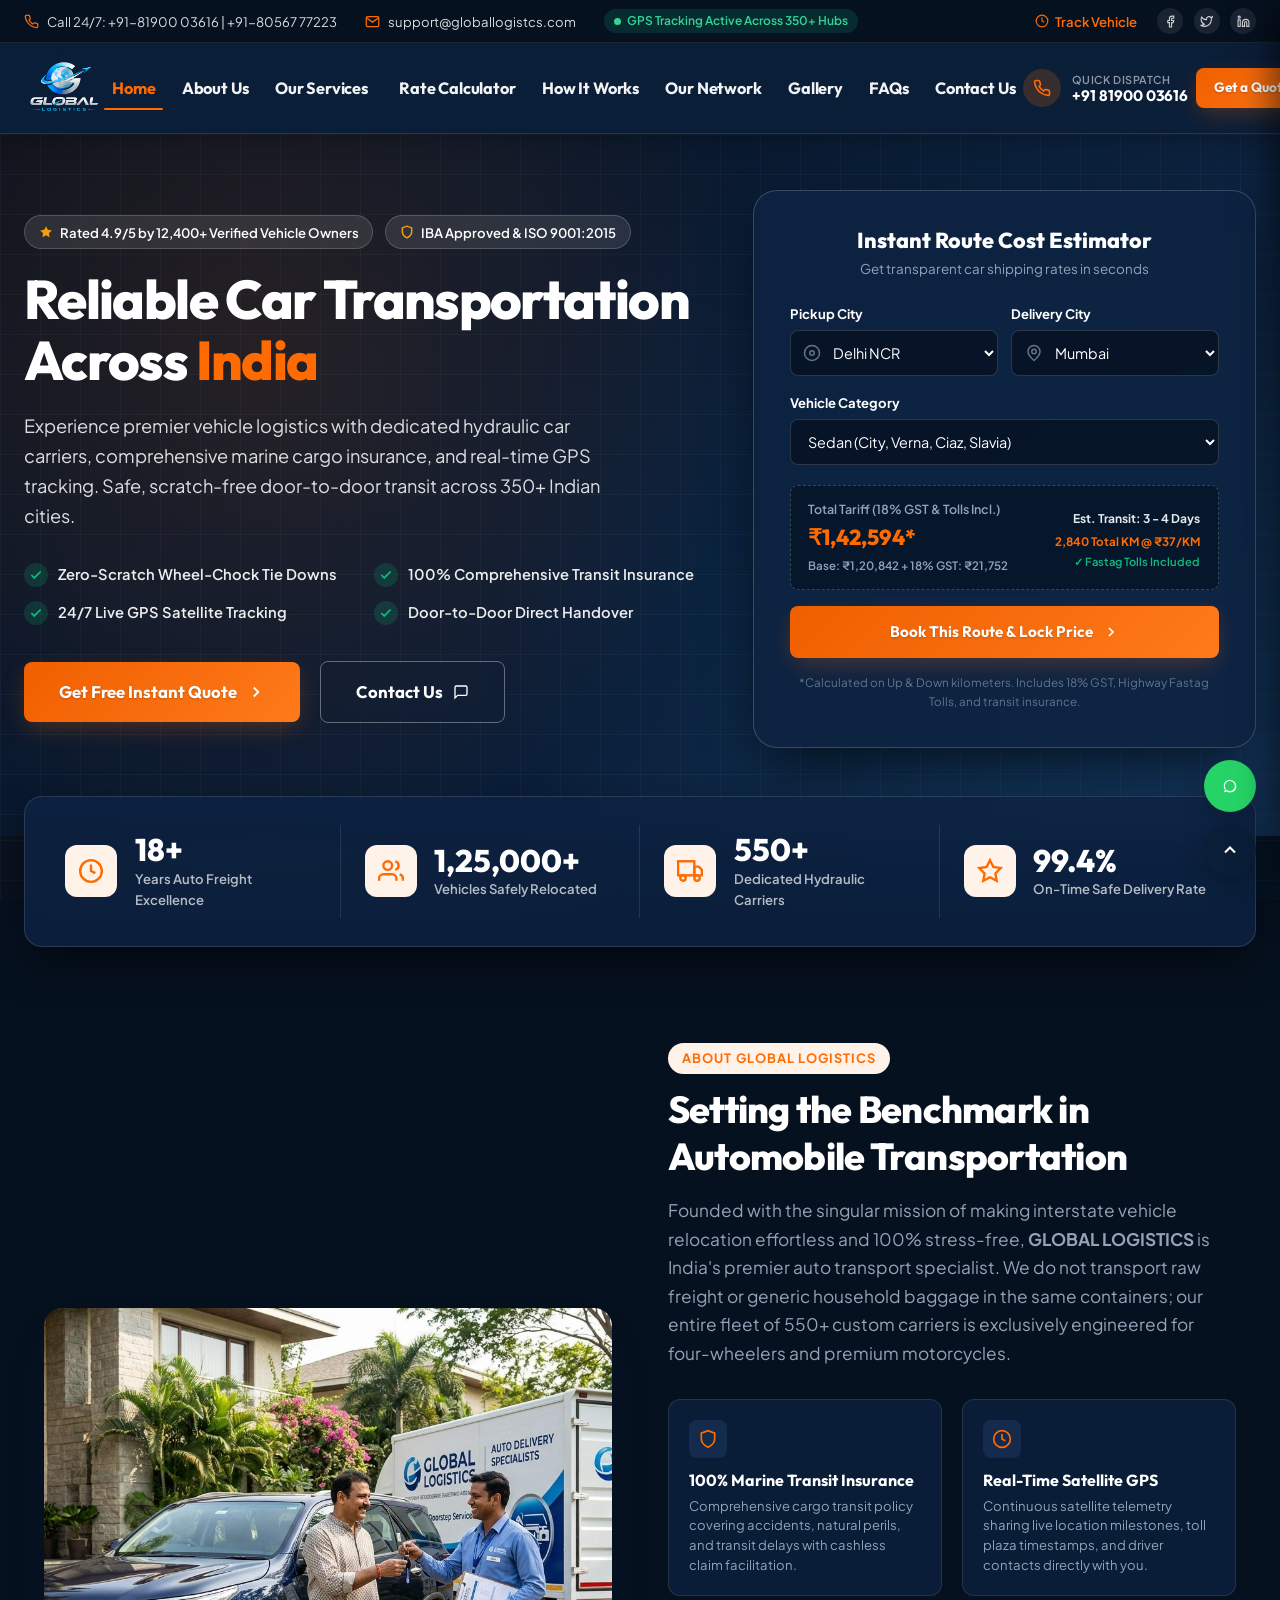
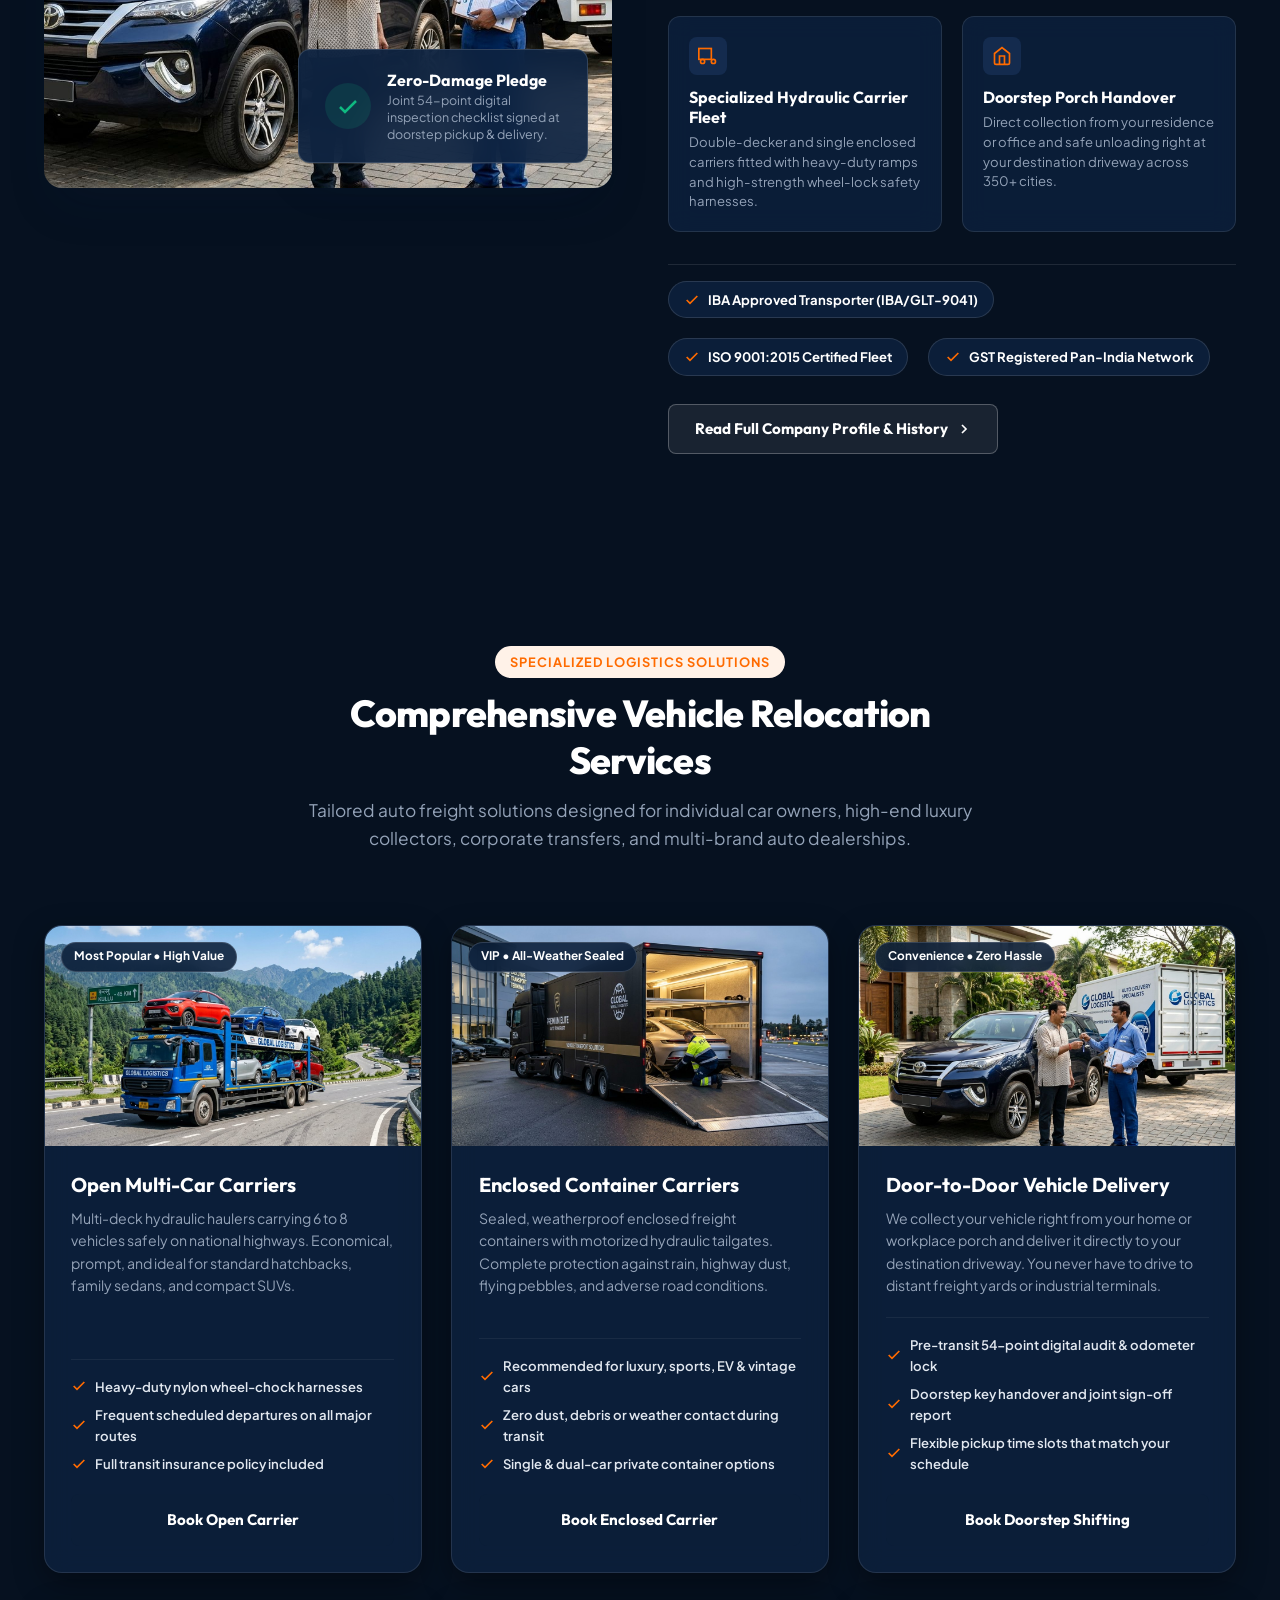
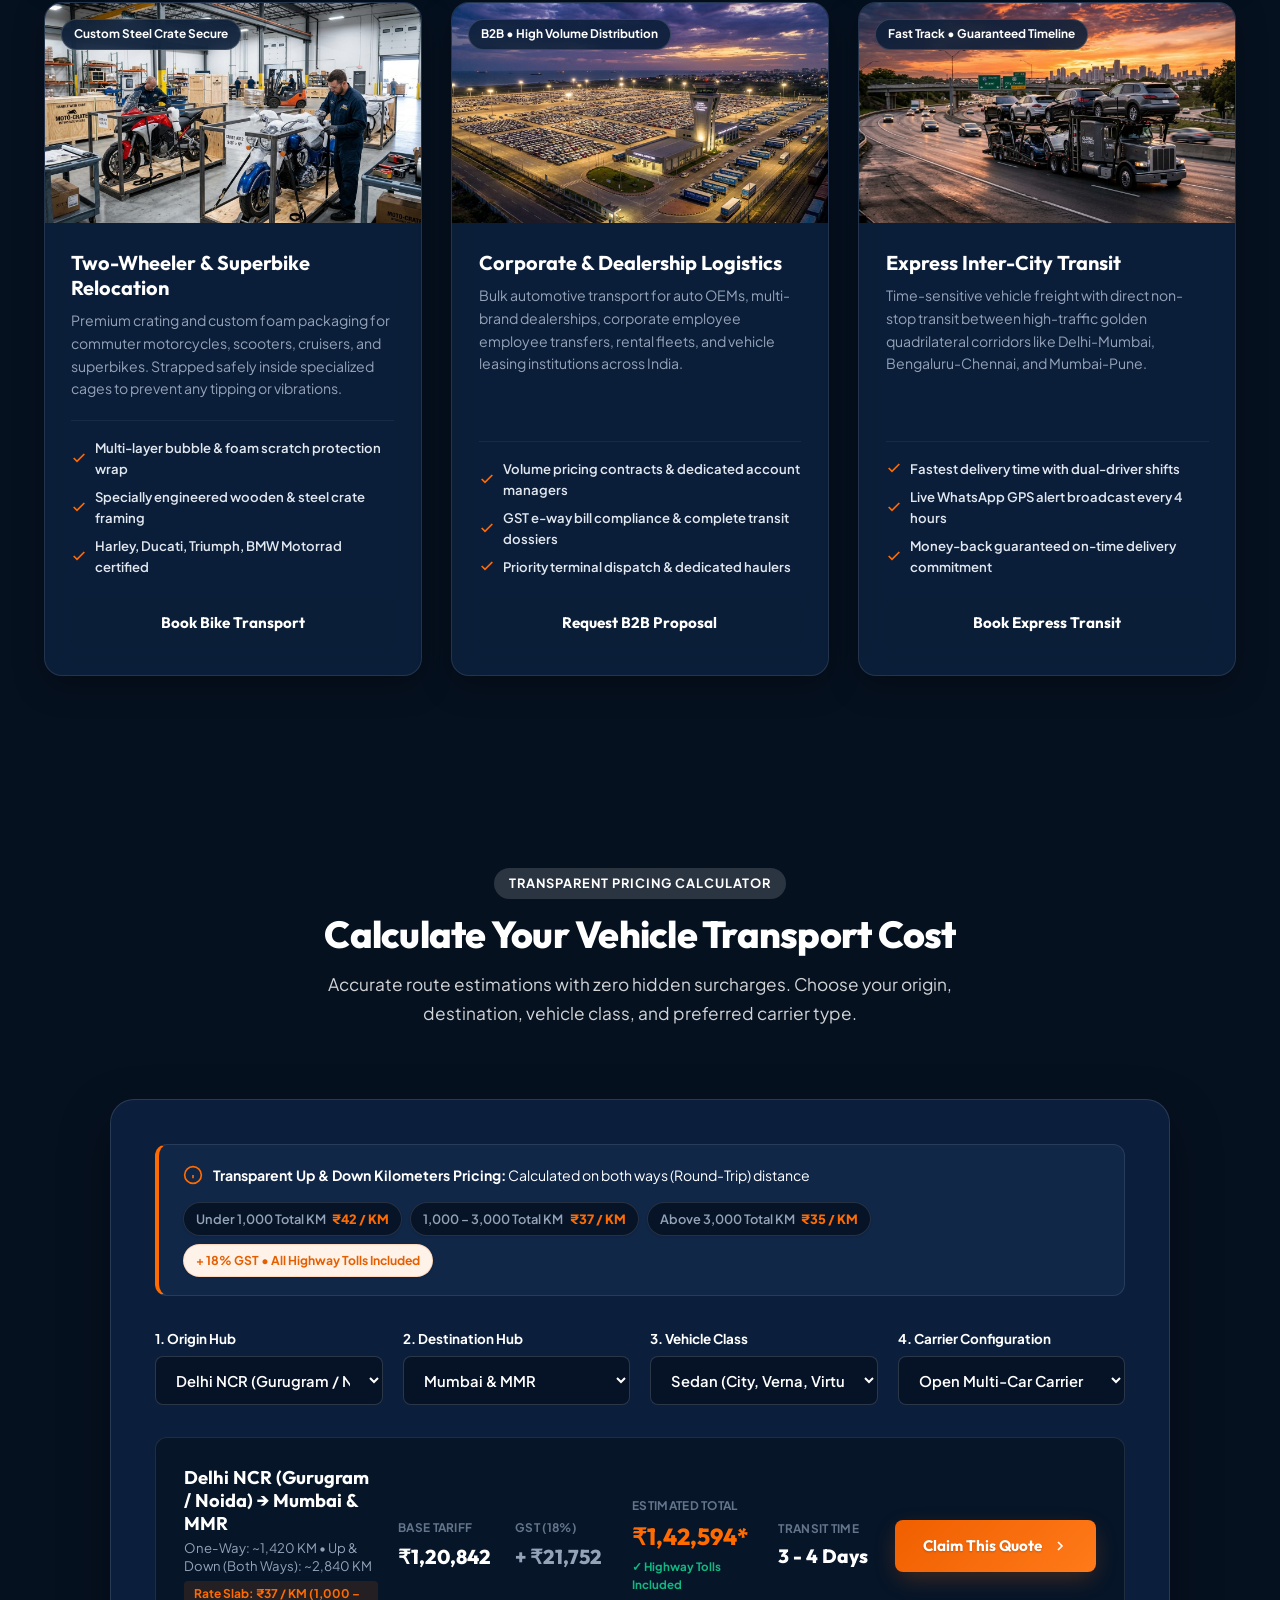
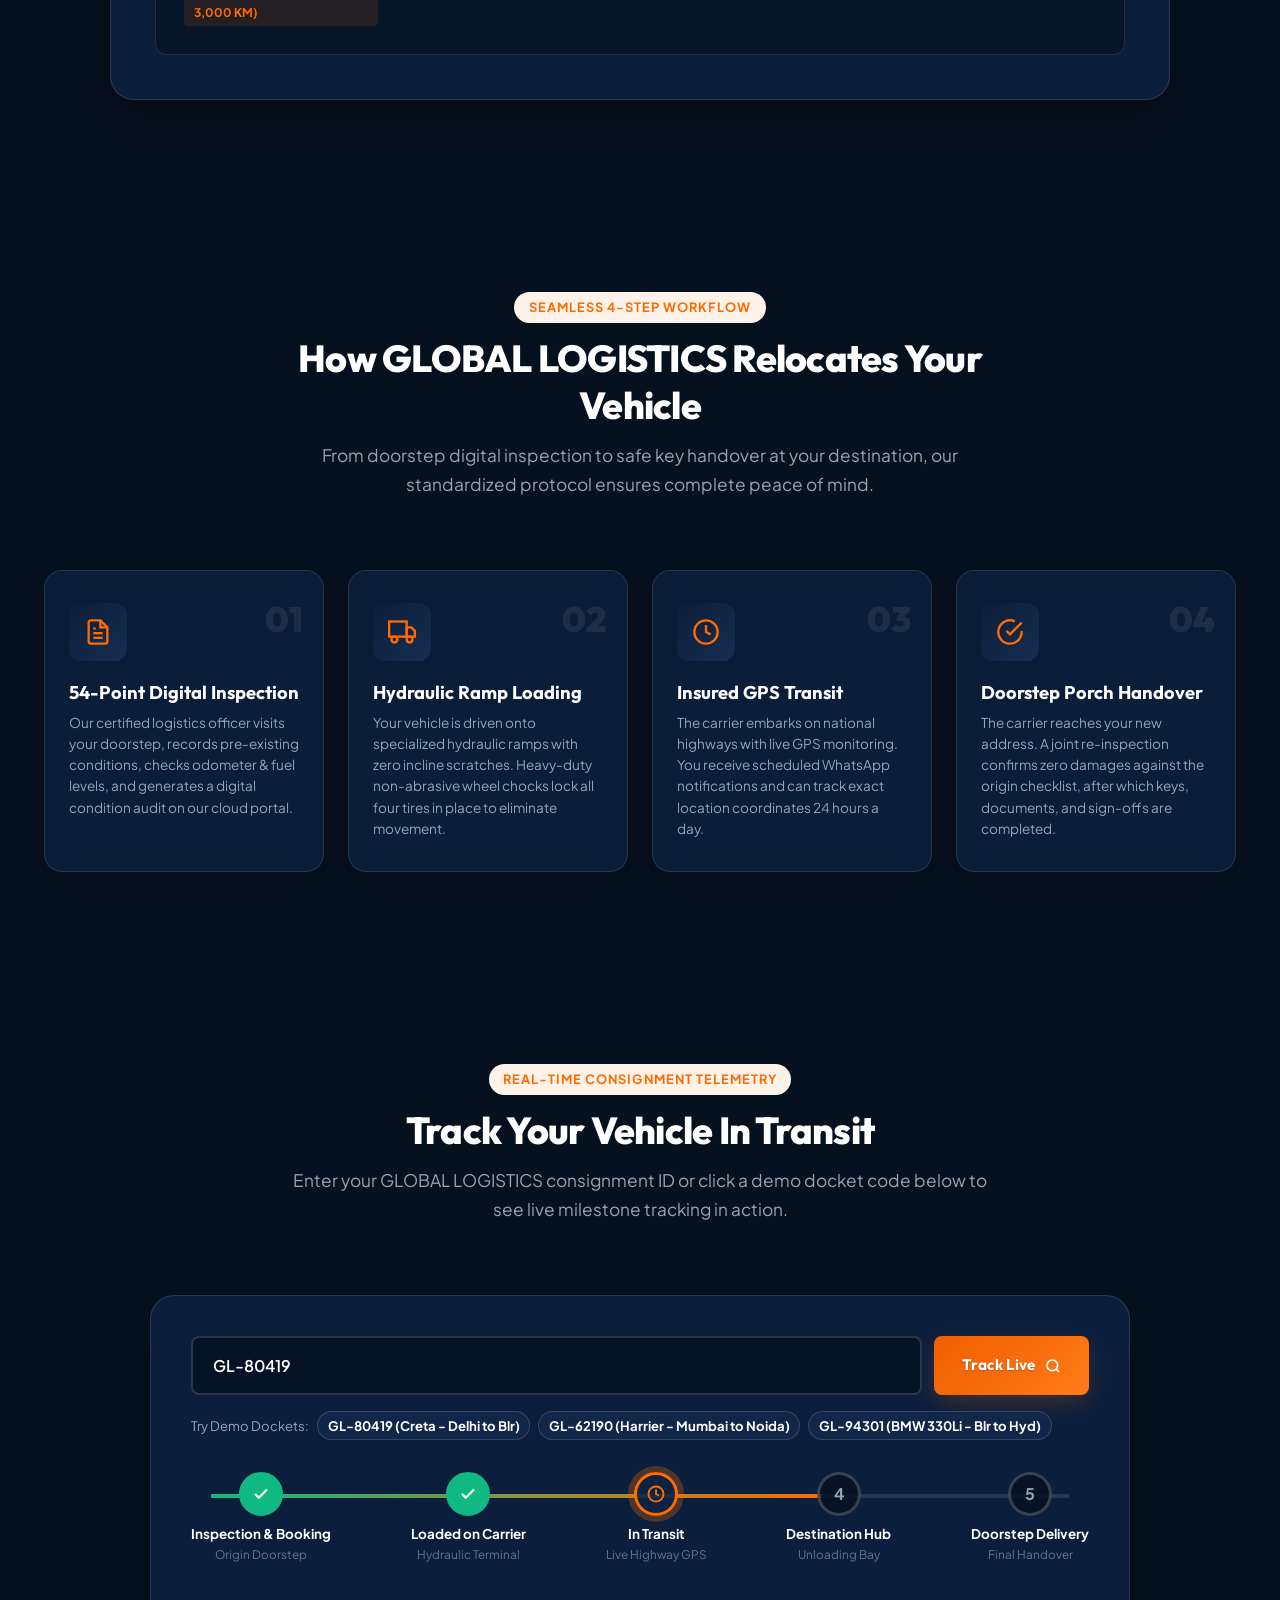
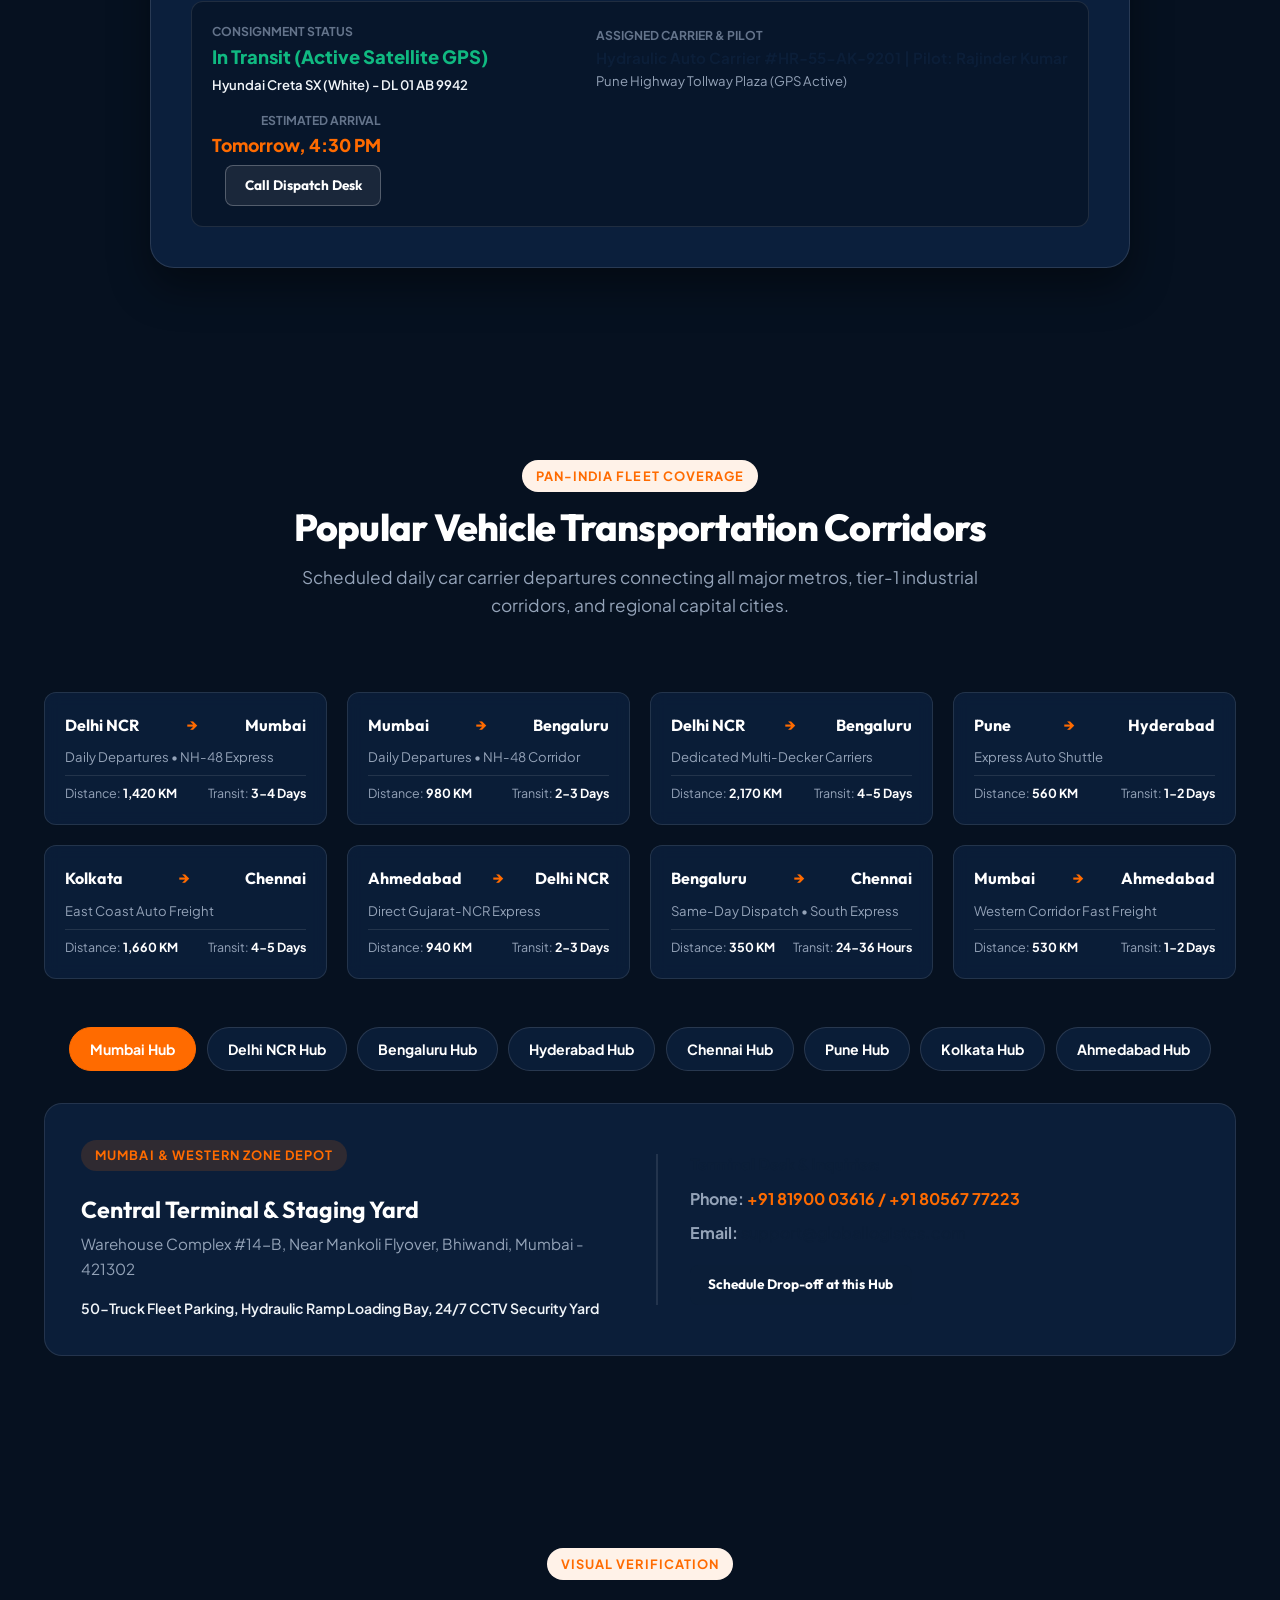
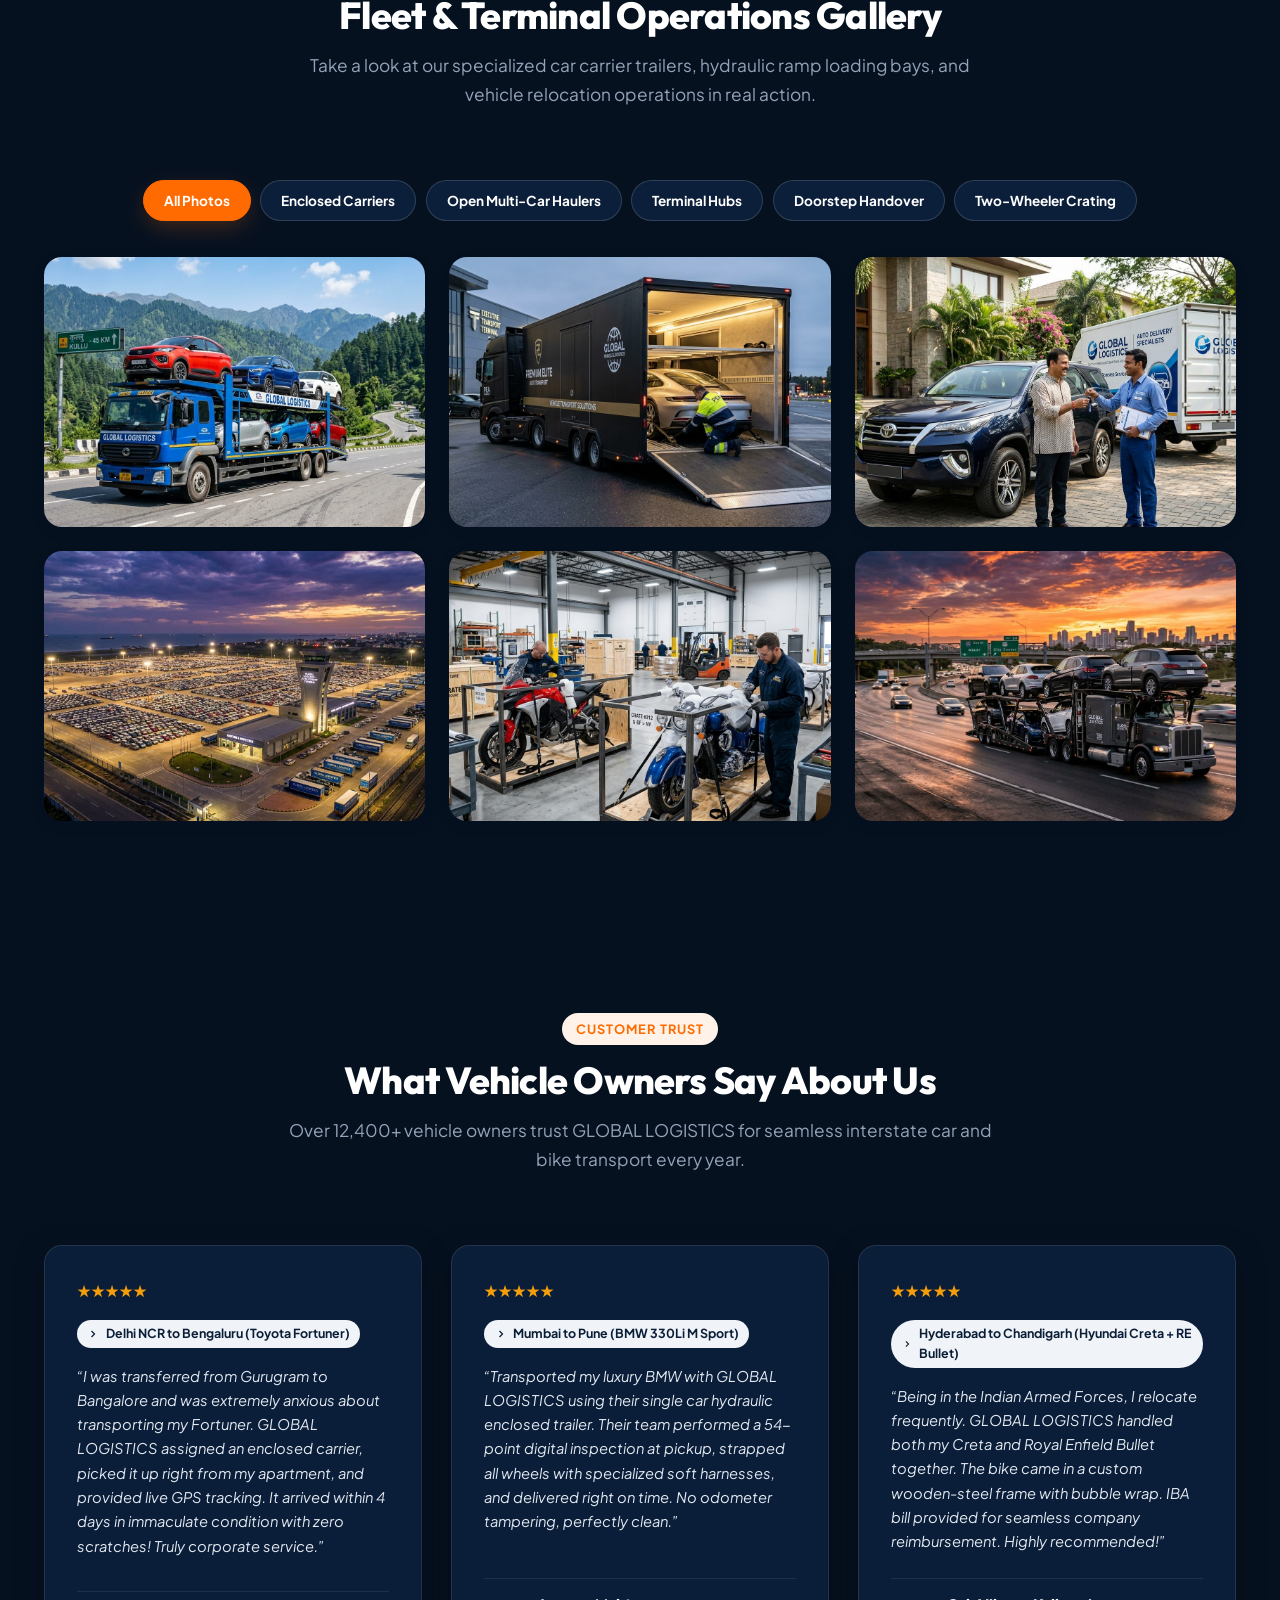
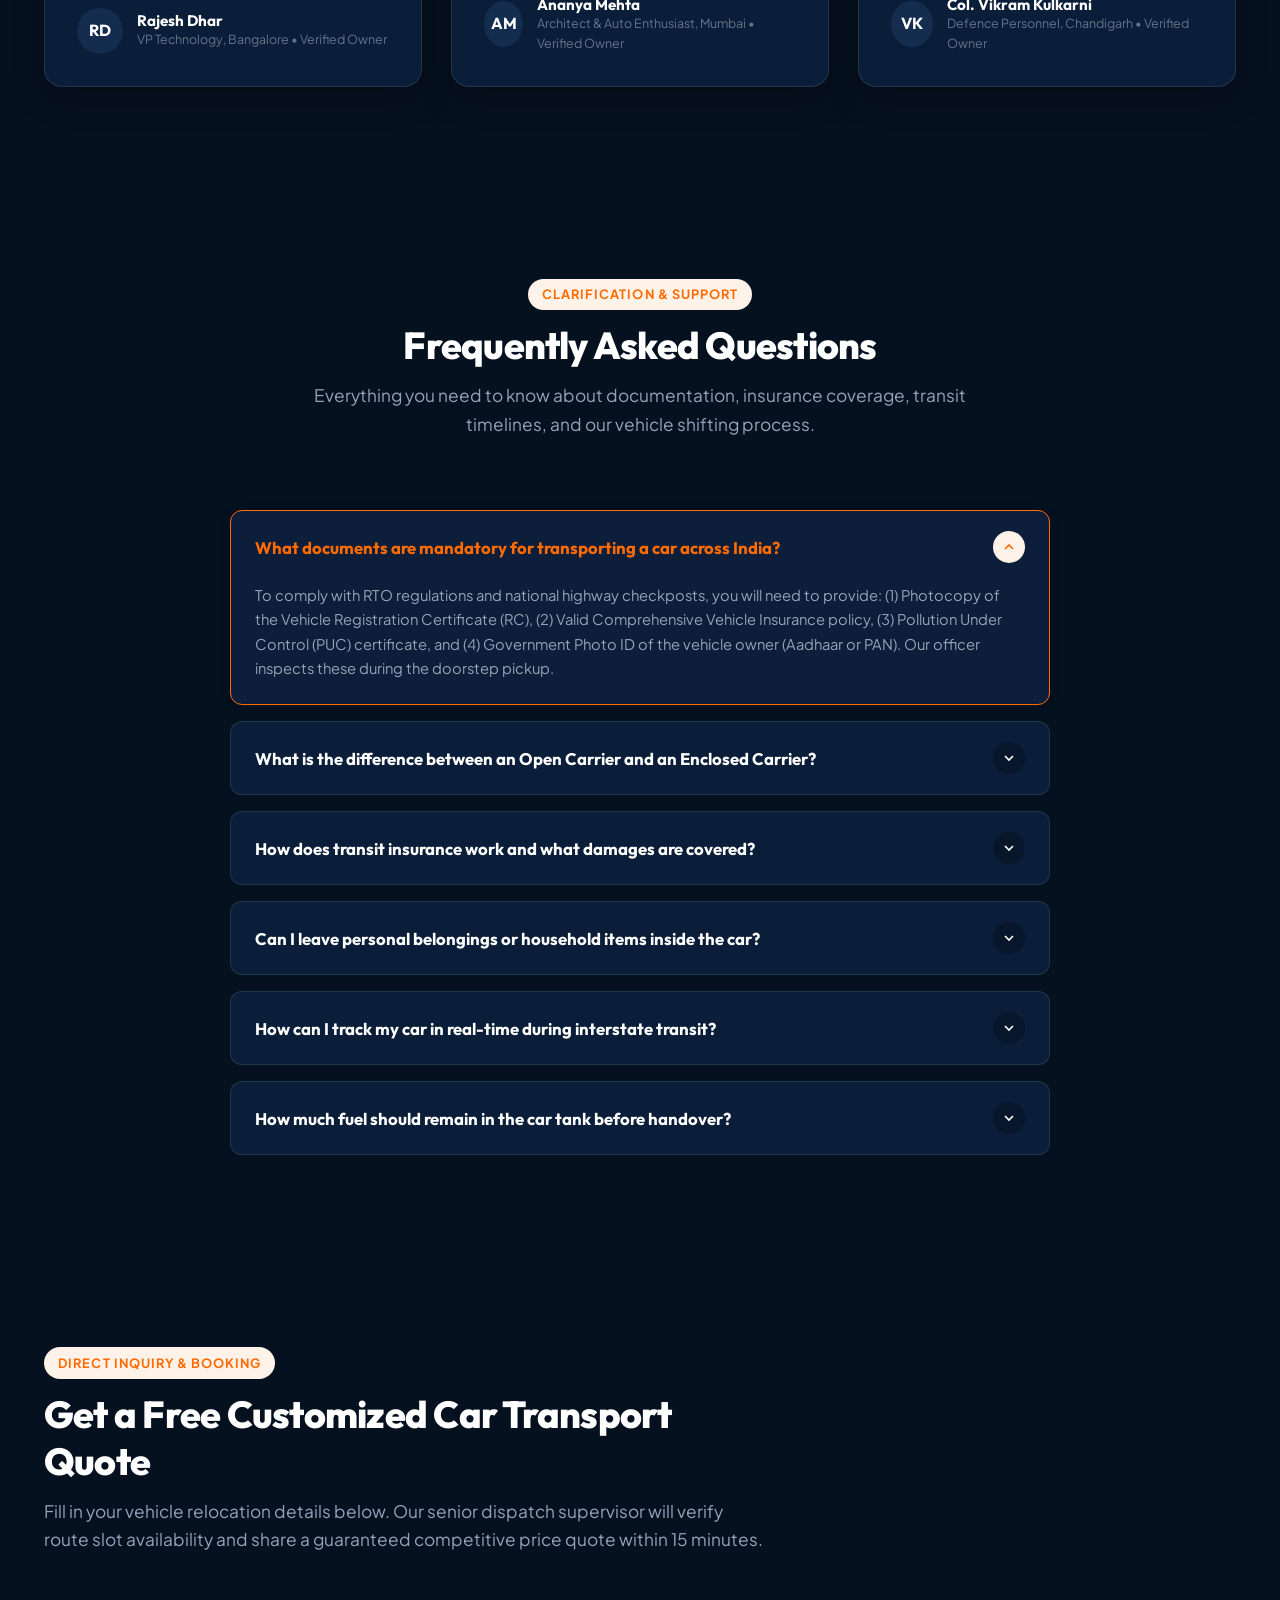
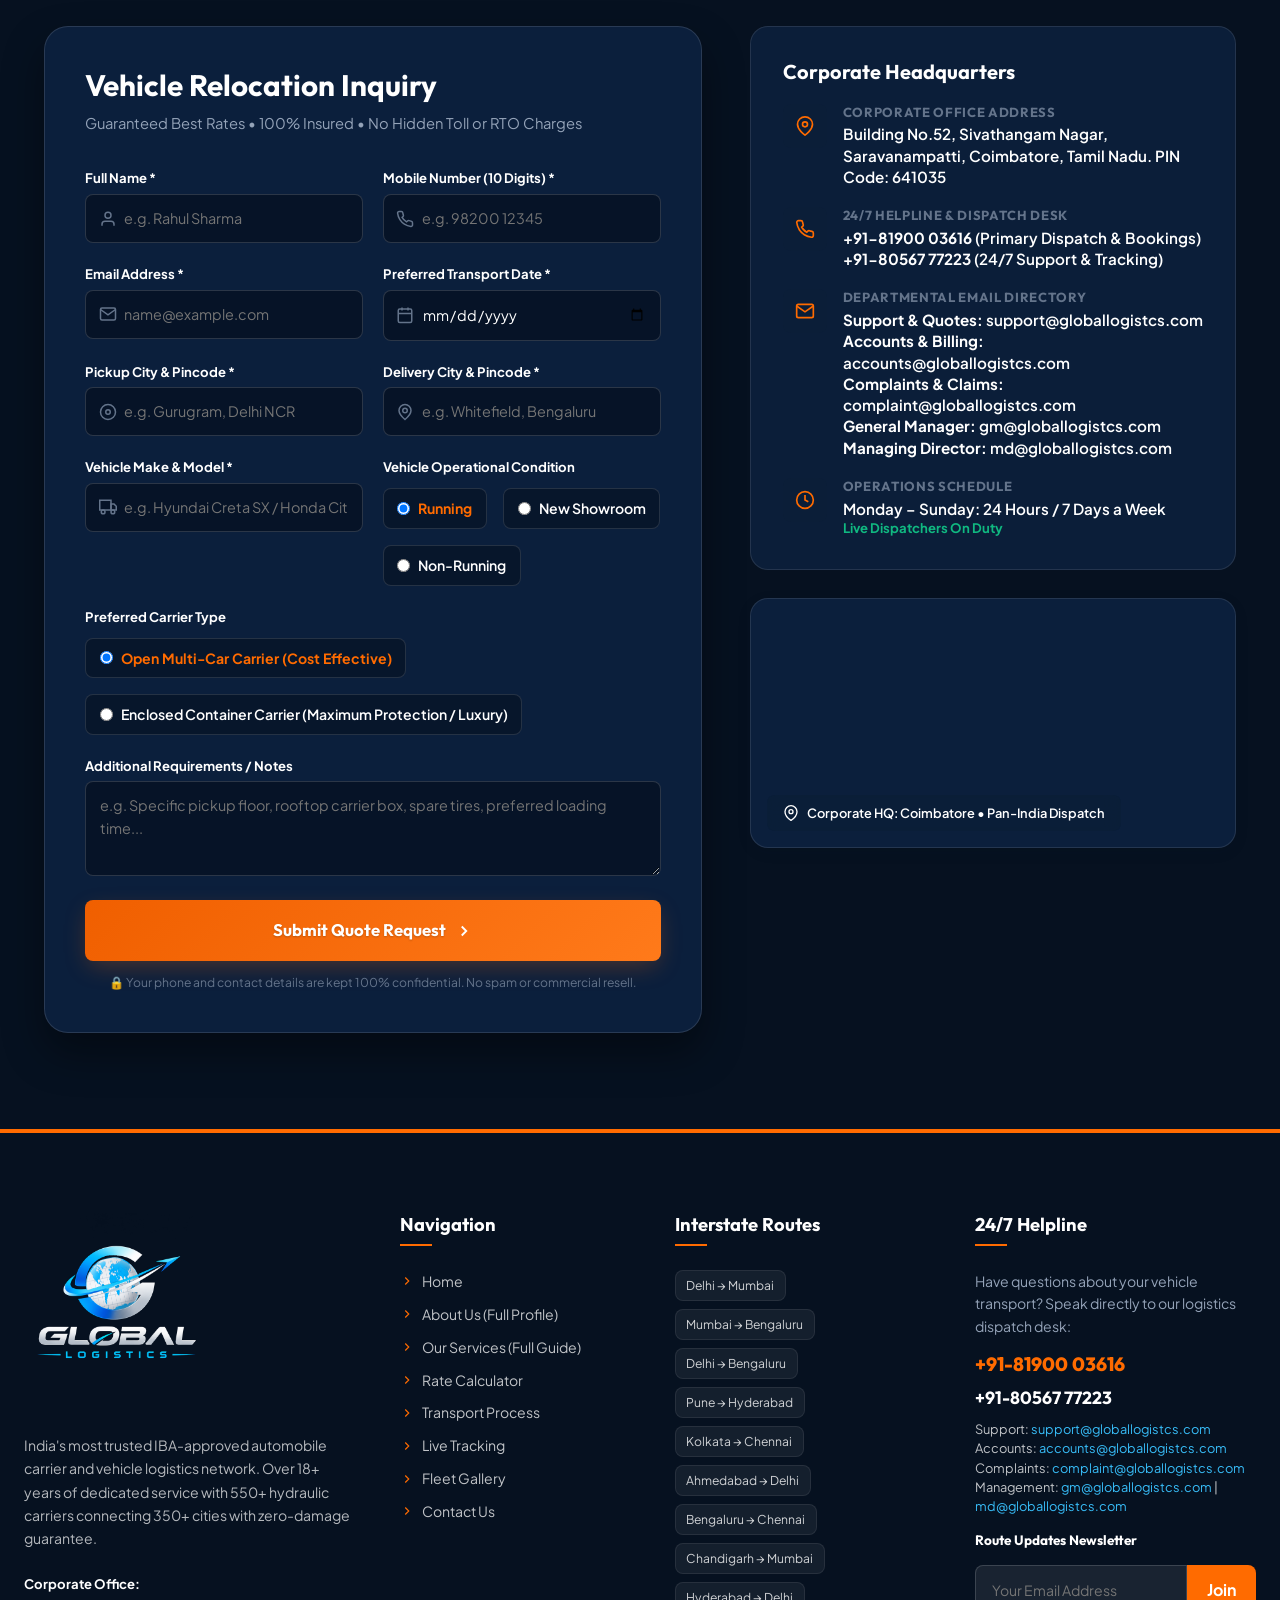
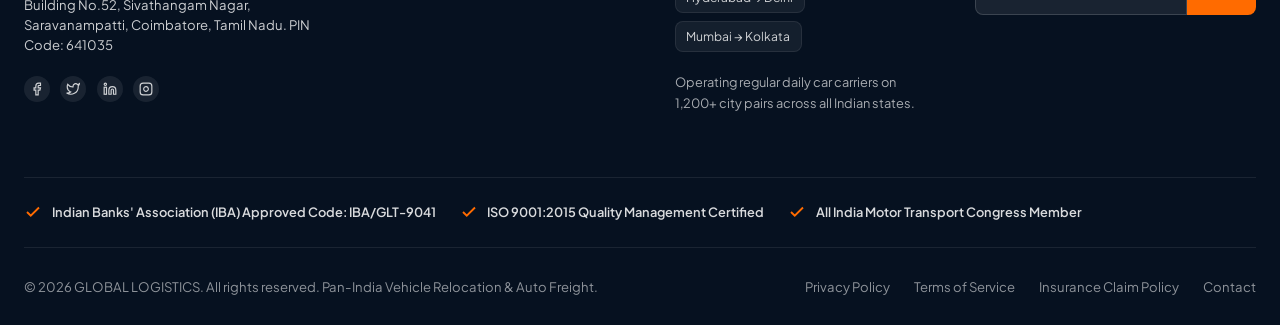
==== commit e3be0cad: "Update all domain references, canonical tags, sitemaps, and emails to globallogistcs.com" ====
--- a/index.html
+++ b/index.html
@@ -21,7 +21,7 @@
   <meta property="og:description"
     content="Safe, insured, and GPS-monitored car and vehicle relocation services across India with dedicated hydraulic carriers.">
   <!-- Canonical Link -->
-  <link rel="canonical" href="https://globallogist.com/">
+  <link rel="canonical" href="https://globallogistcs.com/">
 
   <!-- Favicon -->
   <link rel="icon" type="image/png" href="assets/images/logo-emblem.png">
@@ -44,10 +44,10 @@
     "name": "GLOBAL LOGISTICS",
     "alternateName": "Global Logistics Car Transport India",
     "description": "Professional Car Transportation and Vehicle Relocation Services across India with open & enclosed hydraulic car carriers.",
-    "url": "https://globallogist.com",
-    "logo": "https://globallogist.com/assets/images/logo-horizontal.png",
+    "url": "https://globallogistcs.com",
+    "logo": "https://globallogistcs.com/assets/images/logo-horizontal.png",
     "telephone": ["+91-81900-03616", "+91-80567-77223"],
-    "email": "support@globallogist.com",
+    "email": "support@globallogistcs.com",
     "priceRange": "₹6,500 - ₹35,000",
     "address": {
       "@type": "PostalAddress",
@@ -120,7 +120,7 @@
               <path d="M4 4h16c1.1 0 2 .9 2 2v12c0 1.1-.9 2-2 2H4c-1.1 0-2-.9-2-2V6c0-1.1.9-2 2-2z" />
               <polyline points="22,6 12,13 2,6" />
             </svg>
-            <a href="mailto:support@globallogist.com">support@globallogist.com</a>
+            <a href="mailto:support@globallogistcs.com">support@globallogistcs.com</a>
           </div>
           <div class="topbar-badge">
             <span class="status-dot"></span>
@@ -1455,8 +1455,8 @@
             Inquiries:</h4>
           <p style="margin-bottom: 0.5rem;"><strong>Phone:</strong> <a href="tel:+918190003616" id="hubPhone"
               style="color: var(--color-accent); font-weight: 700;">+91 81900 03616 / +91 80567 77223</a></p>
-          <p style="margin-bottom: 1.25rem;"><strong>Email:</strong> <a href="mailto:support@globallogist.com"
-              id="hubEmail" style="color: var(--color-primary); font-weight: 600;">support@globallogist.com</a></p>
+          <p style="margin-bottom: 1.25rem;"><strong>Email:</strong> <a href="mailto:support@globallogistcs.com"
+              id="hubEmail" style="color: var(--color-primary); font-weight: 600;">support@globallogistcs.com</a></p>
           <a href="#quote-section" class="btn btn-navy btn-sm">Schedule Drop-off at this Hub</a>
         </div>
       </div>
@@ -1991,13 +1991,13 @@
                 <div class="contact-detail-text">
                   <h5>Departmental Email Directory</h5>
                   <p><strong>Support &amp; Quotes:</strong> <a
-                      href="mailto:support@globallogist.com">support@globallogist.com</a></p>
+                      href="mailto:support@globallogistcs.com">support@globallogistcs.com</a></p>
                   <p><strong>Accounts &amp; Billing:</strong> <a
-                      href="mailto:accounts@globallogist.com">accounts@globallogist.com</a></p>
+                      href="mailto:accounts@globallogistcs.com">accounts@globallogistcs.com</a></p>
                   <p><strong>Complaints &amp; Claims:</strong> <a
-                      href="mailto:complaint@globallogist.com">complaint@globallogist.com</a></p>
-                  <p><strong>General Manager:</strong> <a href="mailto:gm@globallogist.com">gm@globallogist.com</a></p>
-                  <p><strong>Managing Director:</strong> <a href="mailto:md@globallogist.com">md@globallogist.com</a>
+                      href="mailto:complaint@globallogistcs.com">complaint@globallogistcs.com</a></p>
+                  <p><strong>General Manager:</strong> <a href="mailto:gm@globallogistcs.com">gm@globallogistcs.com</a></p>
+                  <p><strong>Managing Director:</strong> <a href="mailto:md@globallogistcs.com">md@globallogistcs.com</a>
                   </p>
                 </div>
               </div>
@@ -2233,14 +2233,14 @@
             <a href="tel:+918056777223" style="color: #FFFFFF;">+91-80567 77223</a>
           </div>
           <div style="font-size: 0.8rem; color: rgba(255, 255, 255, 0.75); margin-bottom: 1rem; line-height: 1.5;">
-            <div>Support: <a href="mailto:support@globallogist.com" style="color: #38BDF8;">support@globallogist.com</a>
-            </div>
-            <div>Accounts: <a href="mailto:accounts@globallogist.com"
-                style="color: #38BDF8;">accounts@globallogist.com</a></div>
-            <div>Complaints: <a href="mailto:complaint@globallogist.com"
-                style="color: #38BDF8;">complaint@globallogist.com</a></div>
-            <div>Management: <a href="mailto:gm@globallogist.com" style="color: #38BDF8;">gm@globallogist.com</a> | <a
-                href="mailto:md@globallogist.com" style="color: #38BDF8;">md@globallogist.com</a></div>
+            <div>Support: <a href="mailto:support@globallogistcs.com" style="color: #38BDF8;">support@globallogistcs.com</a>
+            </div>
+            <div>Accounts: <a href="mailto:accounts@globallogistcs.com"
+                style="color: #38BDF8;">accounts@globallogistcs.com</a></div>
+            <div>Complaints: <a href="mailto:complaint@globallogistcs.com"
+                style="color: #38BDF8;">complaint@globallogistcs.com</a></div>
+            <div>Management: <a href="mailto:gm@globallogistcs.com" style="color: #38BDF8;">gm@globallogistcs.com</a> | <a
+                href="mailto:md@globallogistcs.com" style="color: #38BDF8;">md@globallogistcs.com</a></div>
           </div>
 
           <h5 style="color: #FFFFFF; font-size: 0.85rem; margin-bottom: 0.5rem;">Route Updates Newsletter</h5>
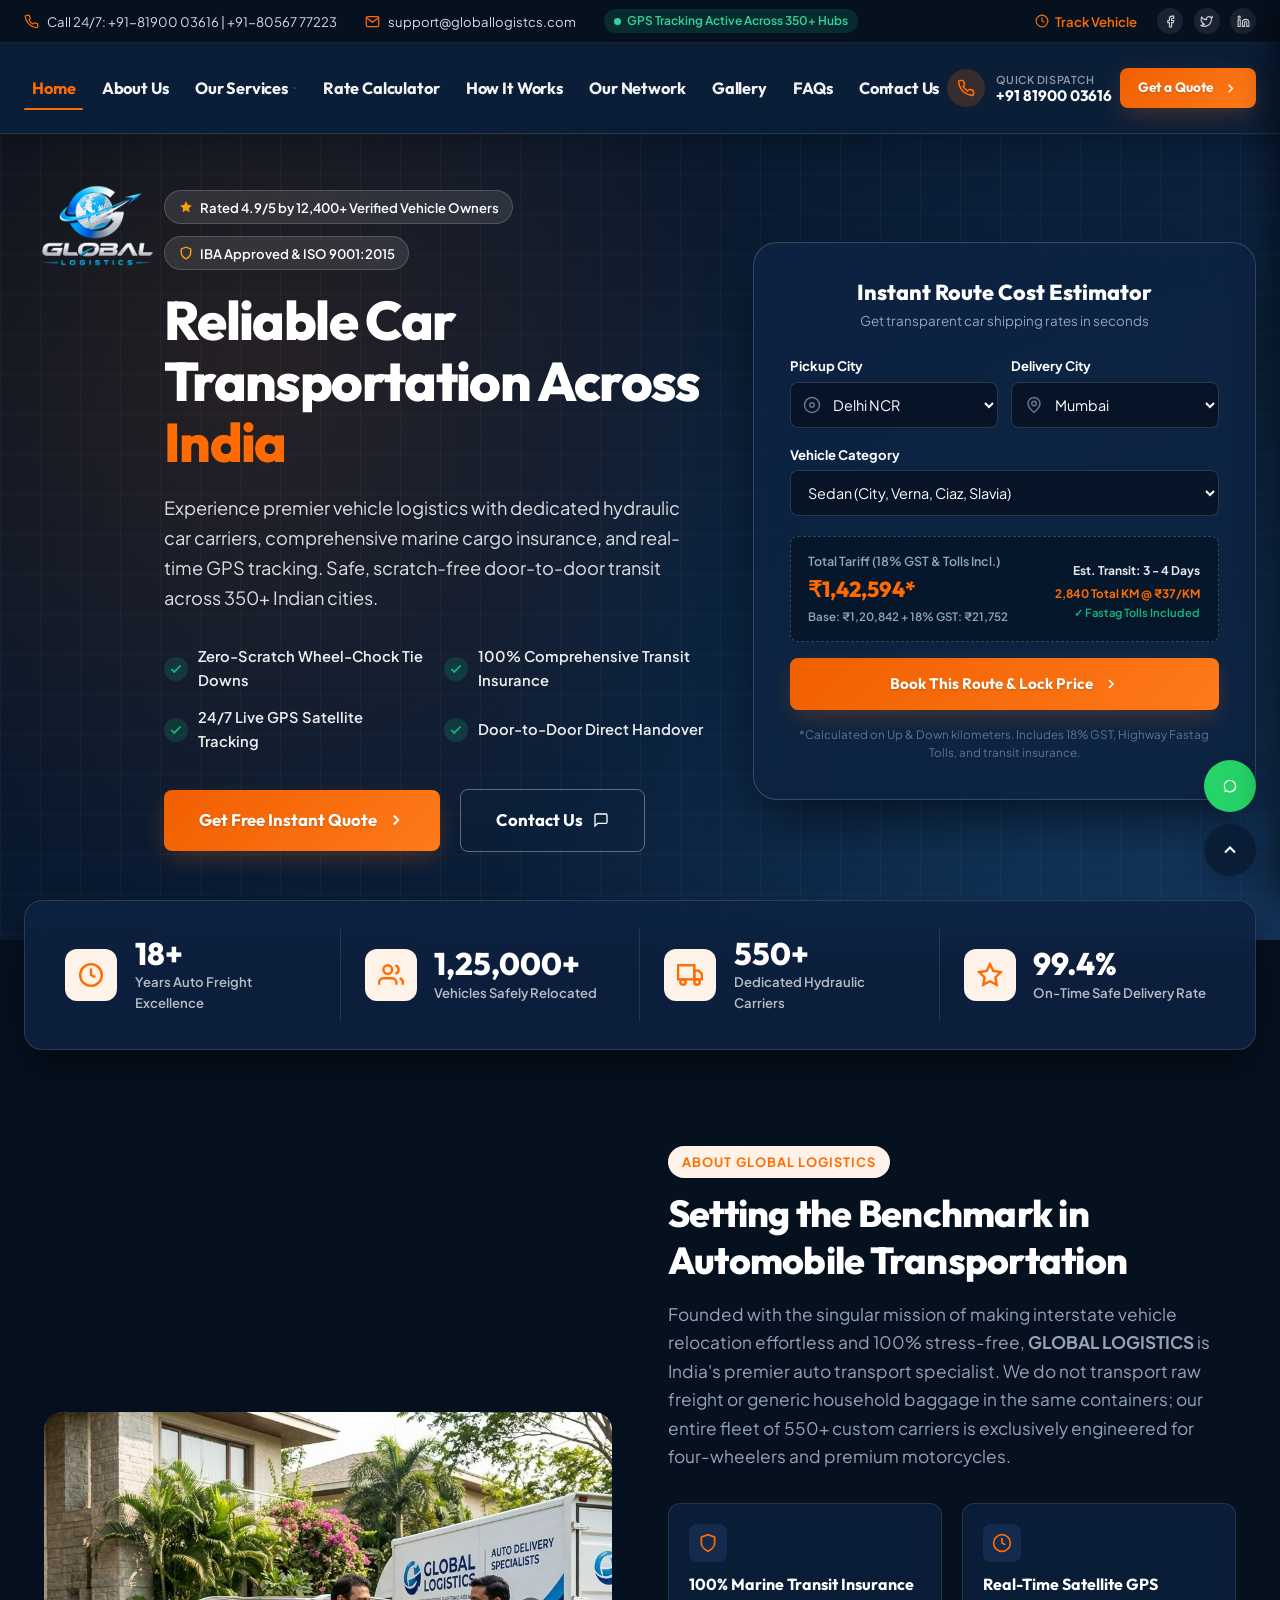
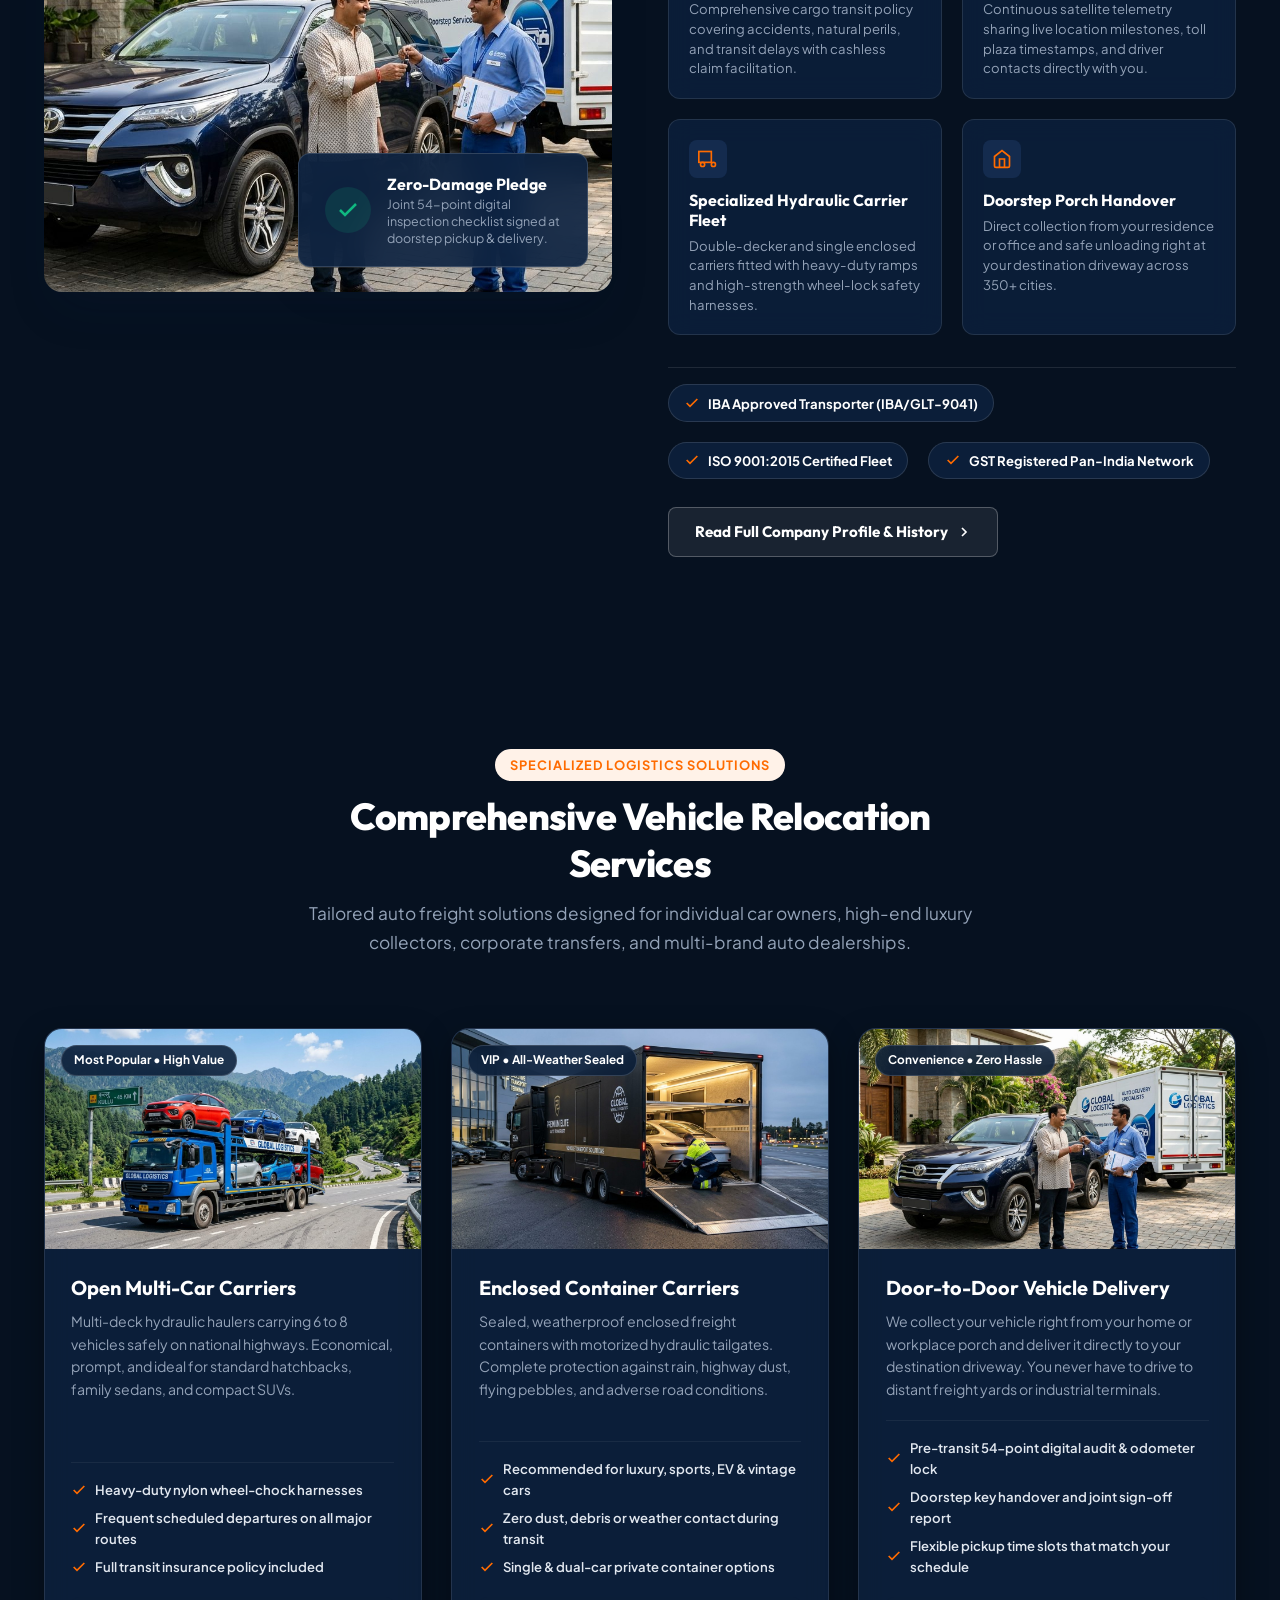
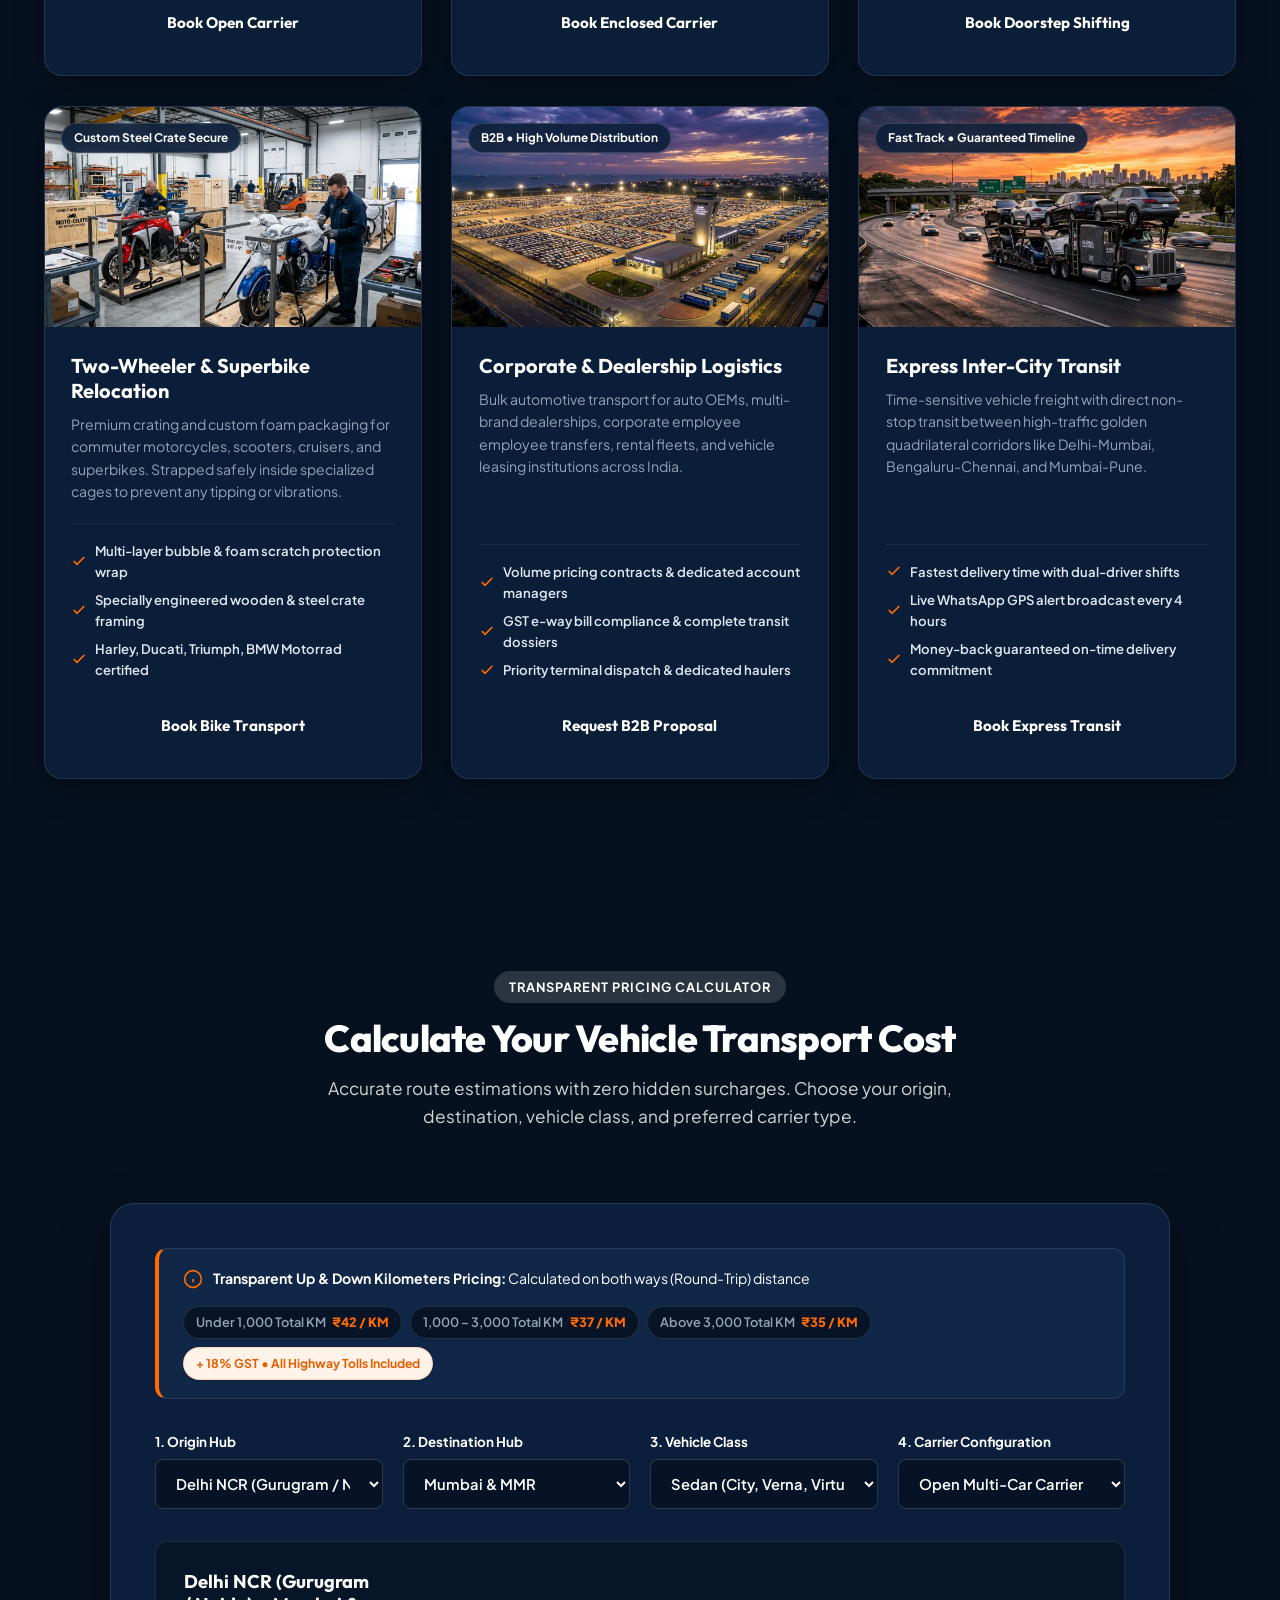
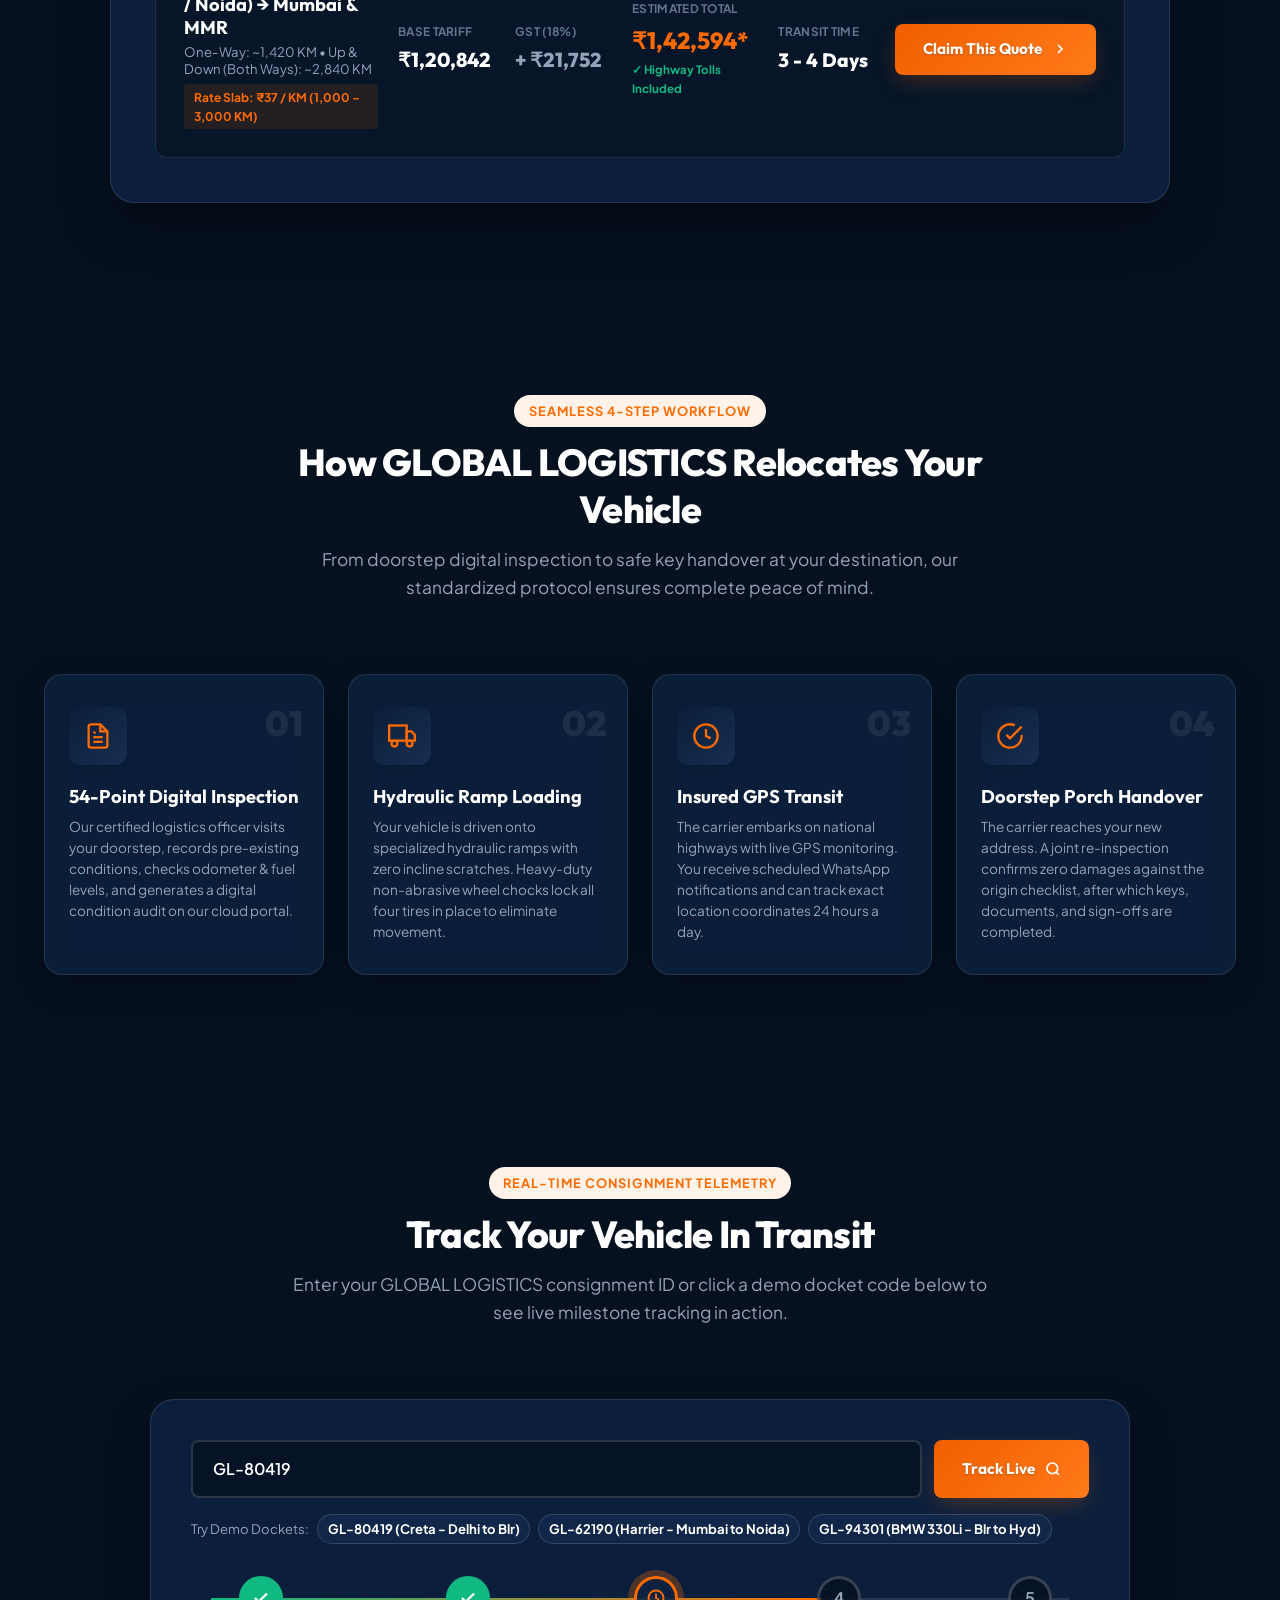
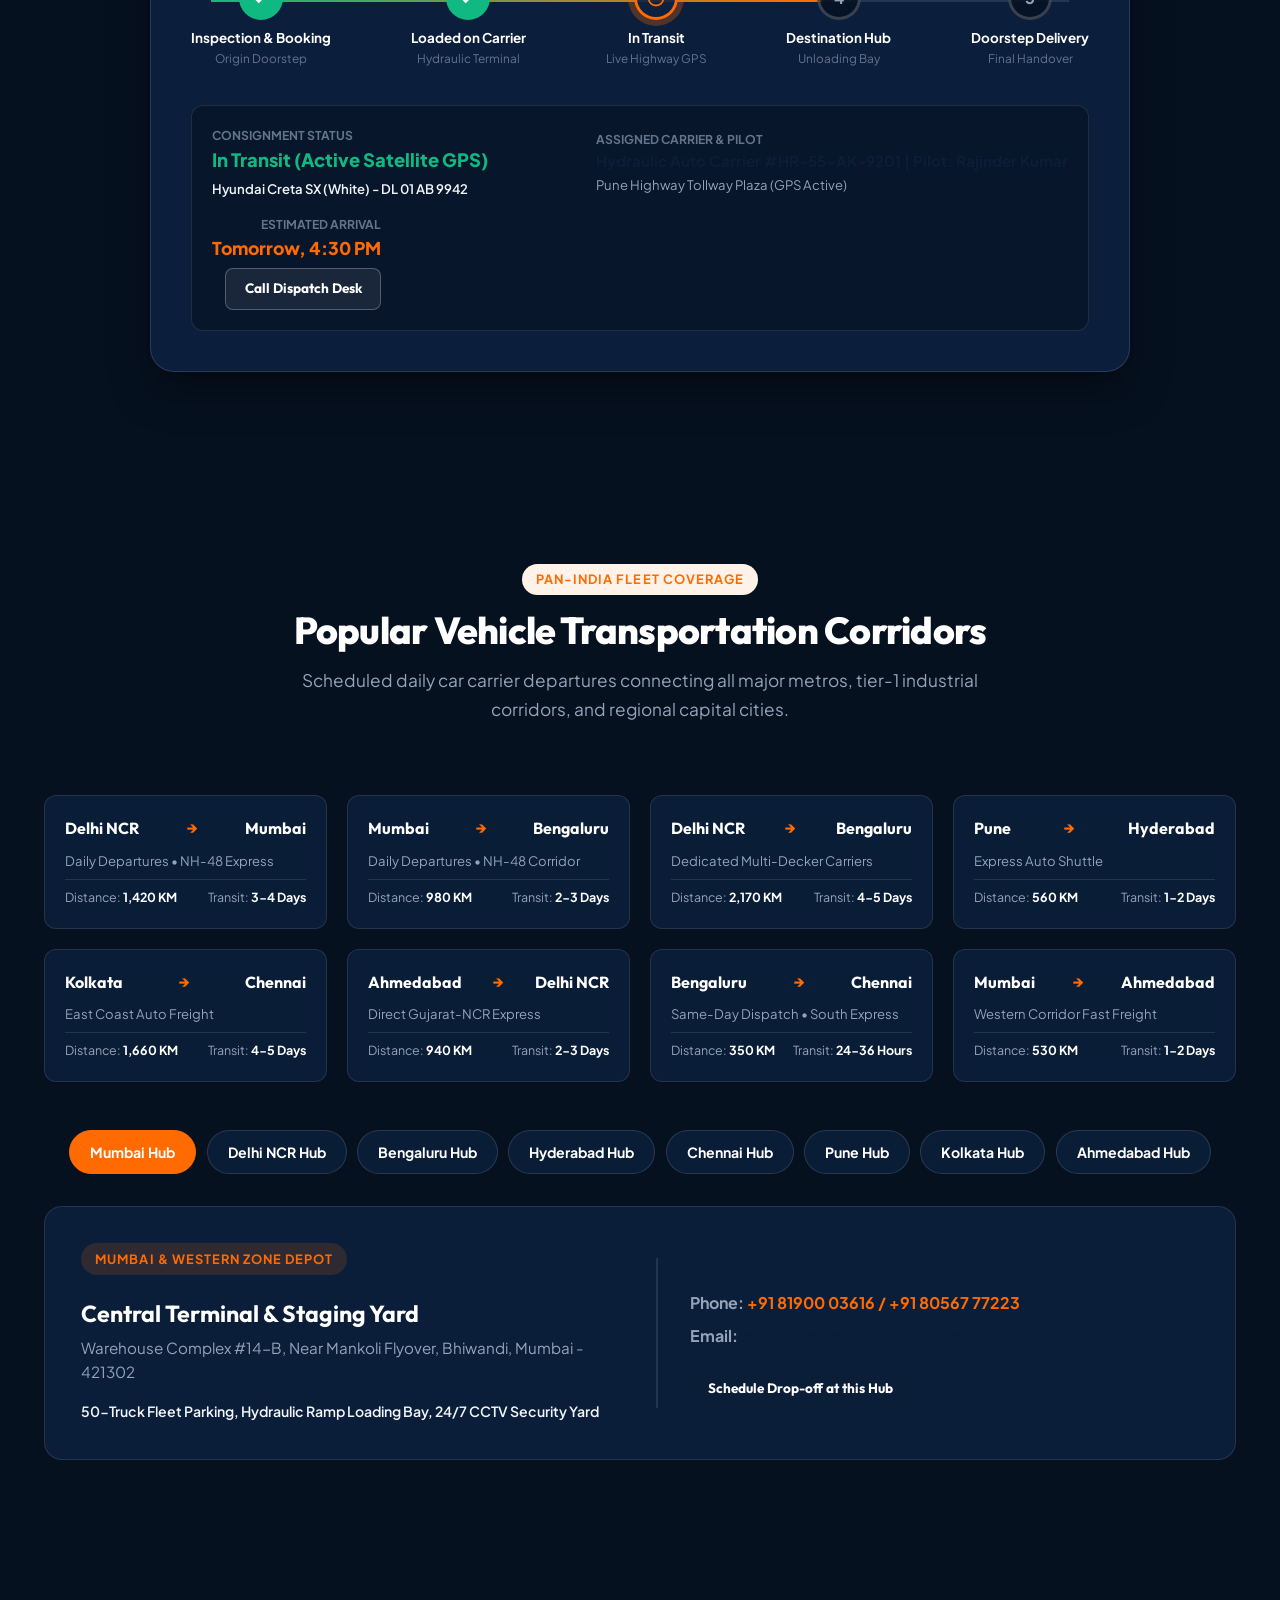
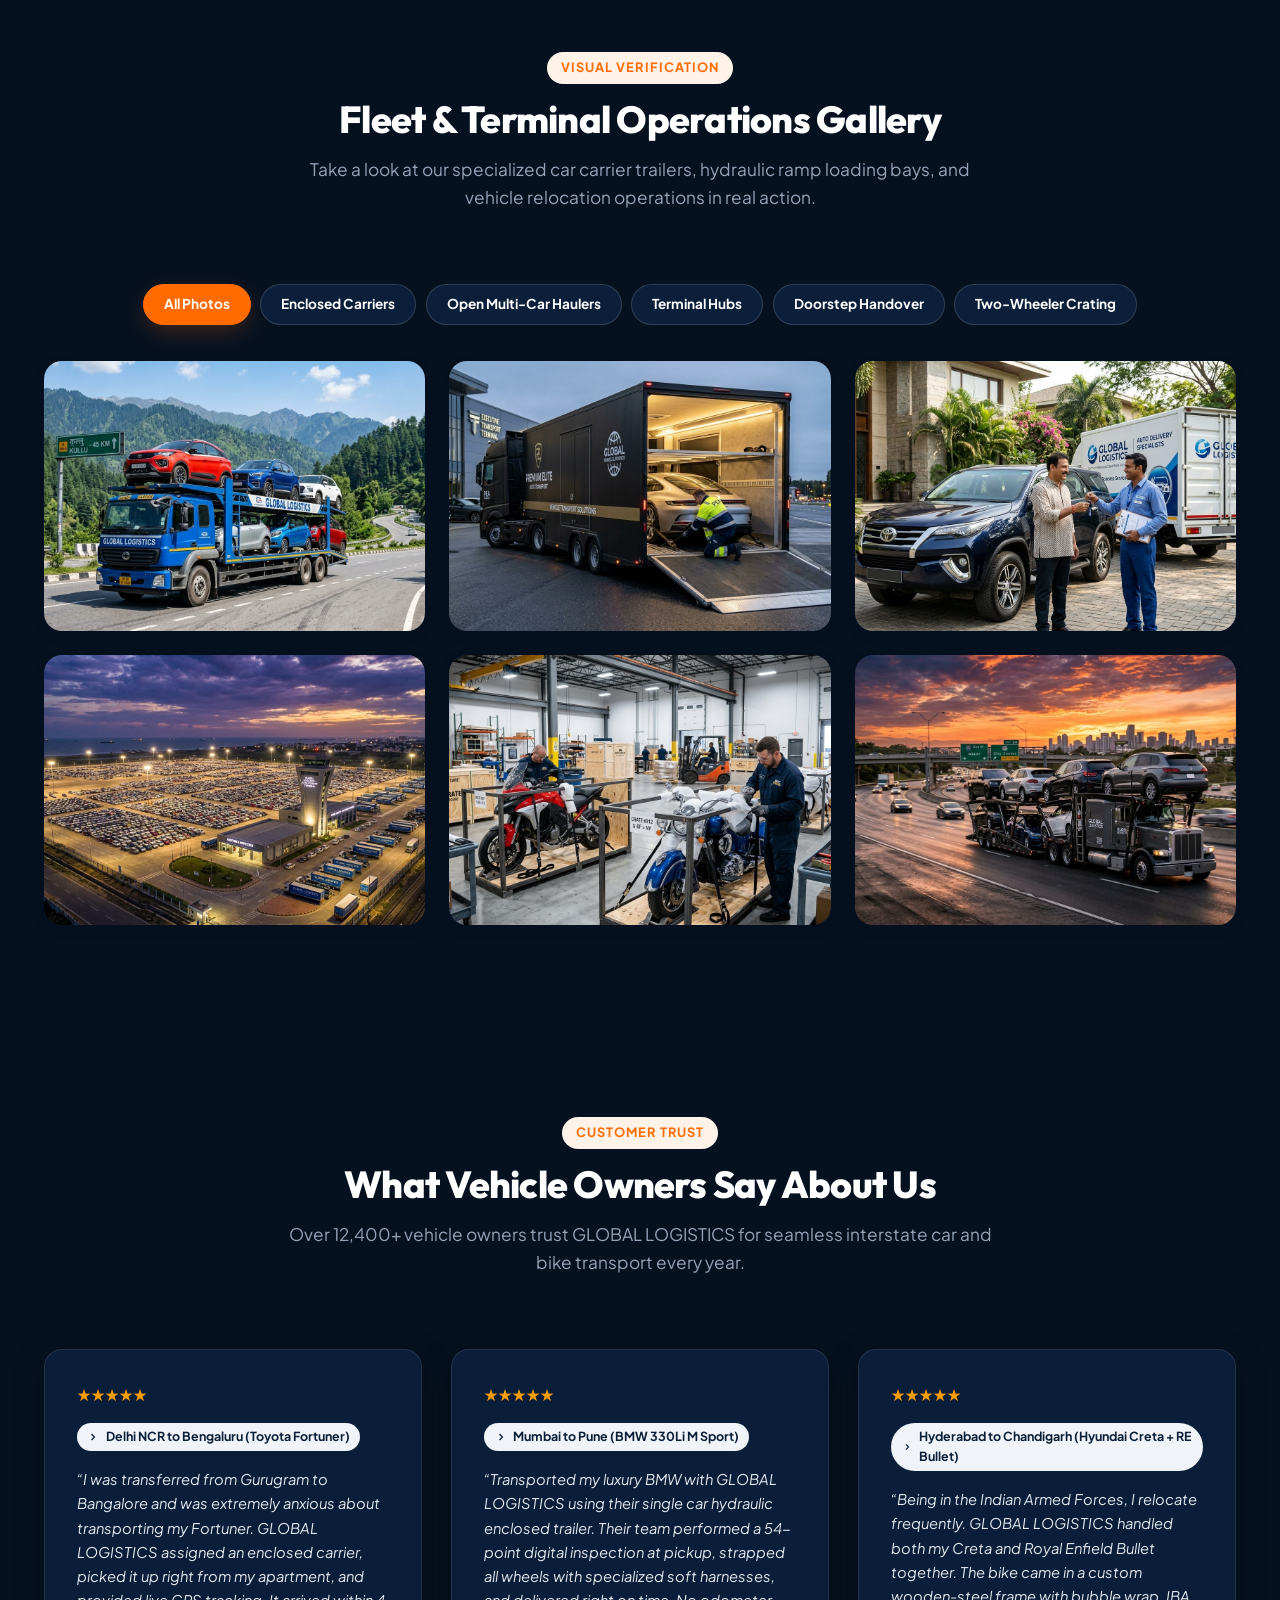
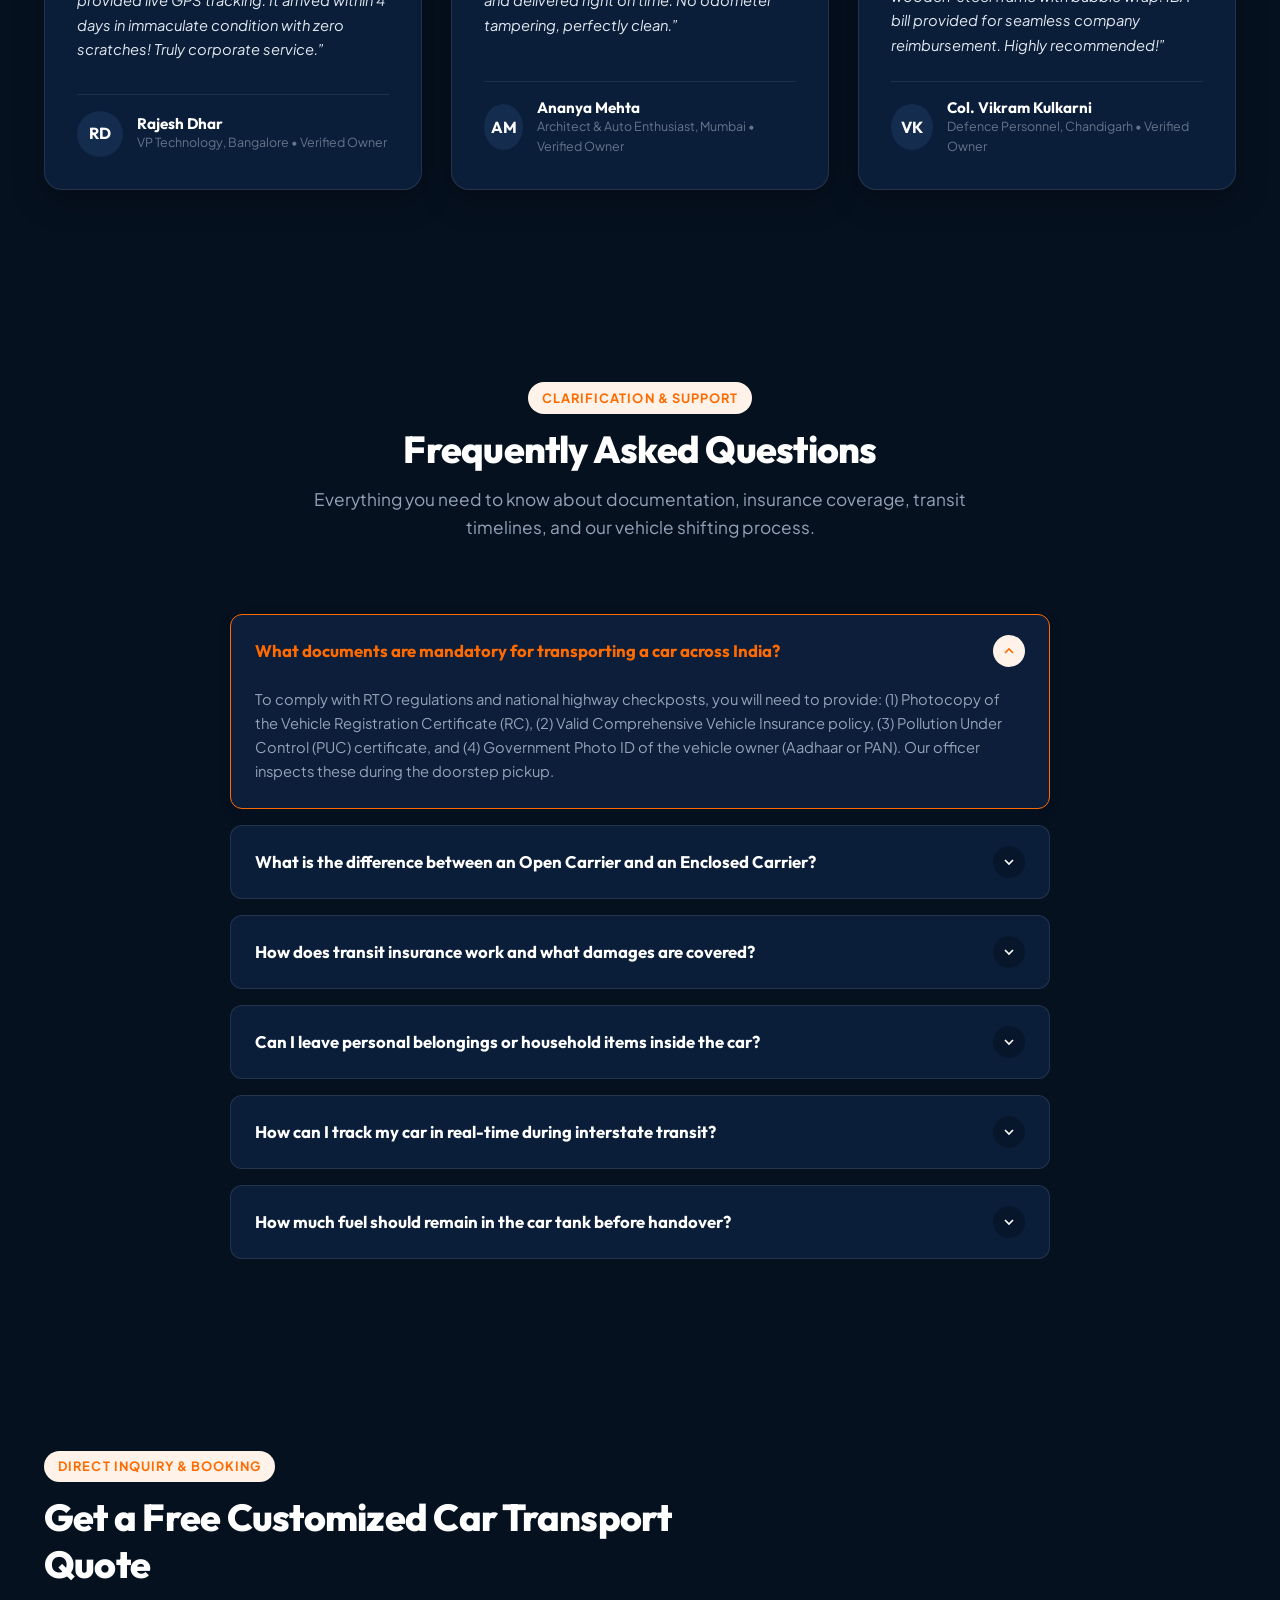
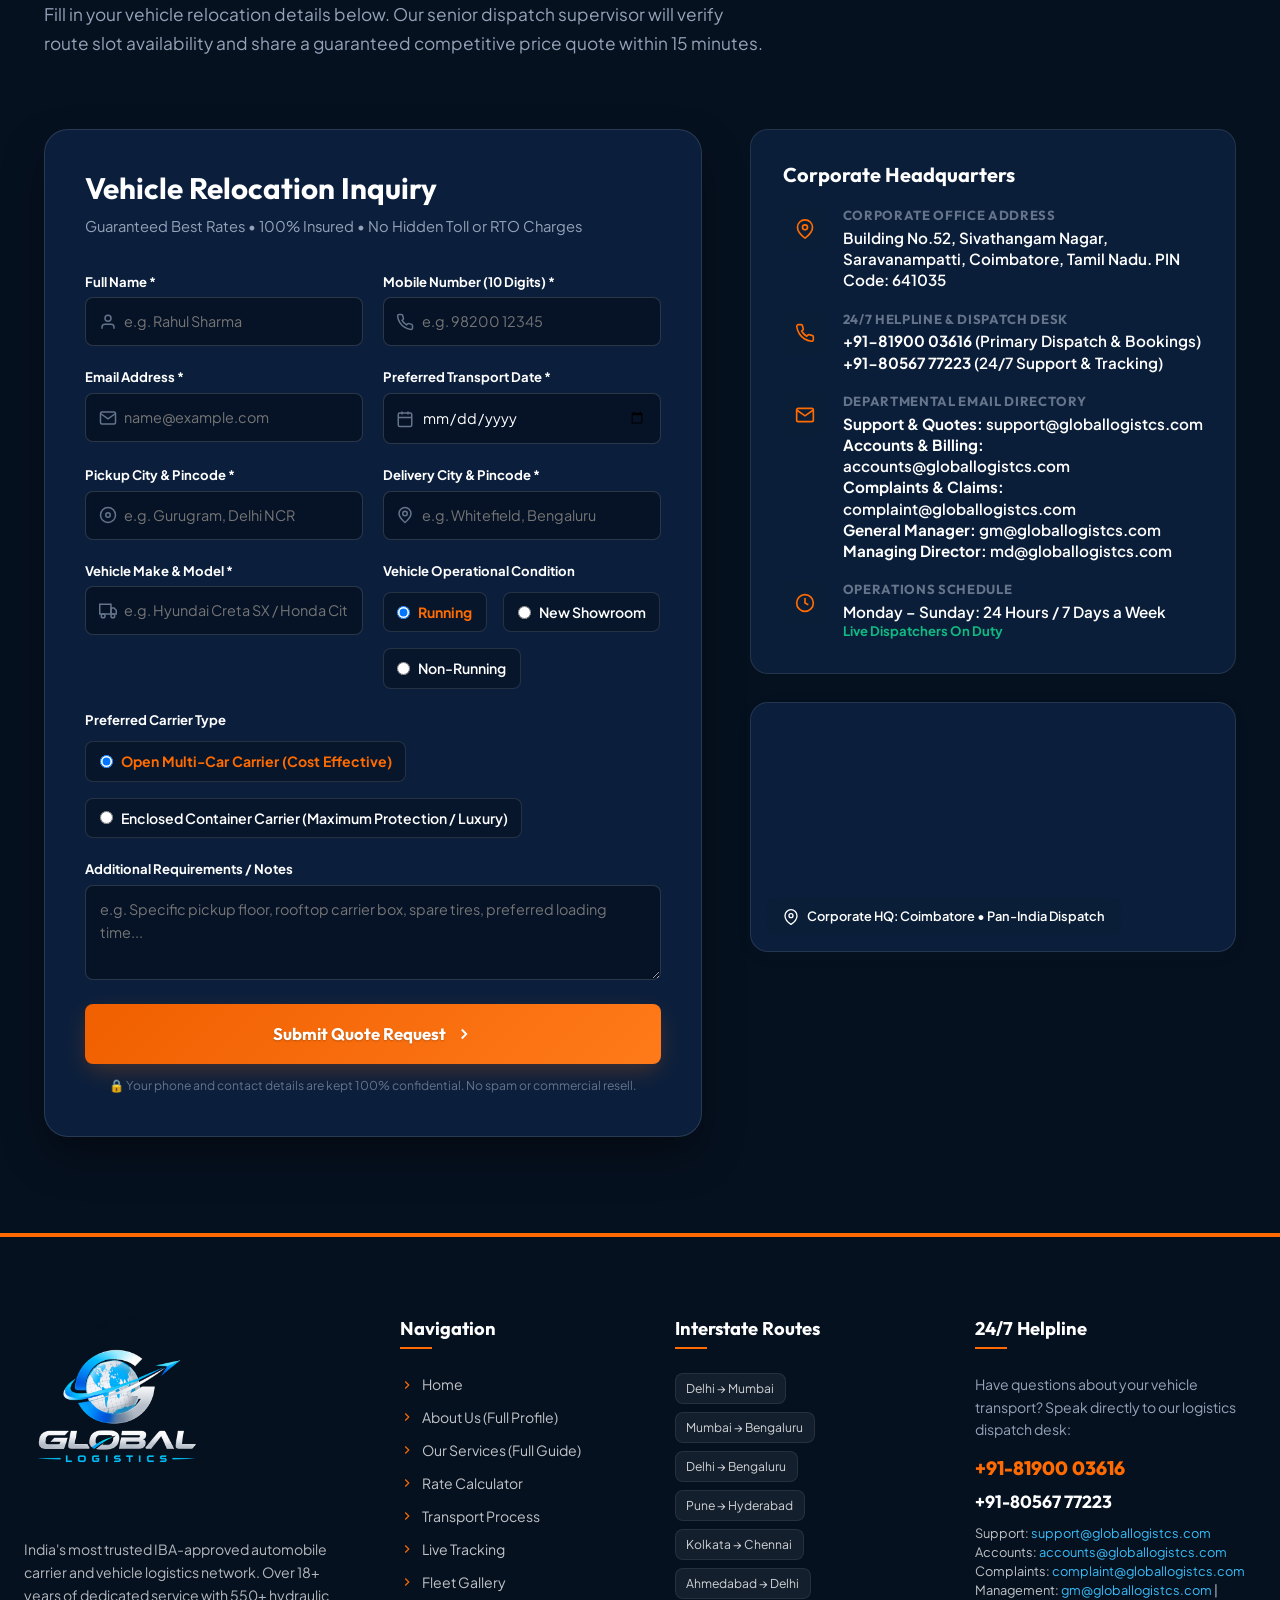
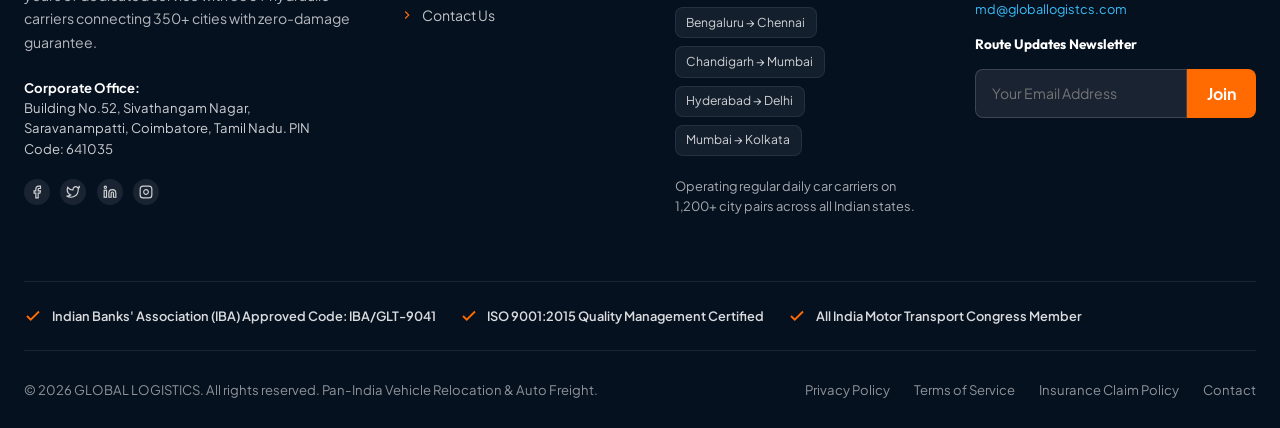
==== commit 07d55750: "Fix logo: permanently place in Image 1 position across all pages and eliminate replacement into navi" ====
--- a/index.html
+++ b/index.html
@@ -34,7 +34,7 @@
     rel="stylesheet">
 
   <!-- Stylesheet -->
-  <link rel="stylesheet" href="assets/css/style.css?v=2.6">
+  <link rel="stylesheet" href="assets/css/style.css?v=3.1">
 
   <!-- Schema.org Structured Data -->
   <script type="application/ld+json">
--- a/assets/css/style.css
+++ b/assets/css/style.css
@@ -519,25 +519,7 @@
   }
 }
 
-/* Default for all pages (About, Services, etc.): 
-   Logo stays neatly inside navigation bar (Image 2) */
-.navbar-main .brand-logo {
-  position: relative;
-  left: 0;
-  top: 0;
-  display: inline-flex;
-  align-items: center;
-}
-
-.brand-logo-img {
-  height: 75px;
-  width: auto;
-  display: block;
-  object-fit: contain;
-  transition: all 0.35s cubic-bezier(0.16, 1, 0.3, 1);
-}
-
-/* Keep logo in the exact same place as Home page across all pages */
+/* Brand Logo: Always placed in the prominent Hero/Header location (Image 1) across ALL pages */
 @media (min-width: 1400px) {
   .navbar-main .brand-logo,
   body.page-home .navbar-main .brand-logo {
@@ -546,32 +528,77 @@
     transform: translateX(-50%);
     top: 130px;
     z-index: 50;
-    transition: all 0.35s cubic-bezier(0.16, 1, 0.3, 1);
+    display: inline-flex;
+    align-items: center;
+    transition: opacity 0.3s cubic-bezier(0.16, 1, 0.3, 1), visibility 0.3s cubic-bezier(0.16, 1, 0.3, 1);
   }
 
   .navbar-main .brand-logo-img,
-  body.page-home .navbar-main .brand-logo-img {
+  body.page-home .navbar-main .brand-logo-img,
+  .brand-logo-img {
     height: 185px;
-  }
-
-  /* When scrolling down, logo smoothly replaces into the navigation box across all pages (Image 2) */
+    width: auto;
+    display: block;
+    object-fit: contain;
+  }
+
+  /* When scrolling down, do NOT replace/place the logo into the navigation bar (Never show Image 2) */
   .navbar-main.scrolled .brand-logo,
   body.page-home .navbar-main.scrolled .brand-logo {
+    opacity: 0;
+    visibility: hidden;
+    pointer-events: none;
+  }
+}
+
+@media (min-width: 992px) and (max-width: 1399px) {
+  .navbar-main .brand-logo,
+  body.page-home .navbar-main .brand-logo {
+    position: absolute;
+    left: 2rem;
+    top: 120px;
+    z-index: 50;
+    display: inline-flex;
+    align-items: center;
+    transition: opacity 0.3s cubic-bezier(0.16, 1, 0.3, 1), visibility 0.3s cubic-bezier(0.16, 1, 0.3, 1);
+  }
+
+  .navbar-main .brand-logo-img,
+  body.page-home .navbar-main .brand-logo-img,
+  .brand-logo-img {
+    height: 130px;
+    width: auto;
+    display: block;
+    object-fit: contain;
+  }
+
+  body.page-home .hero-content-col {
+    padding-left: 140px;
+  }
+
+  /* When scrolling down, do NOT replace/place the logo into the navigation bar (Never show Image 2) */
+  .navbar-main.scrolled .brand-logo,
+  body.page-home .navbar-main.scrolled .brand-logo {
+    opacity: 0;
+    visibility: hidden;
+    pointer-events: none;
+  }
+}
+
+@media (max-width: 991px) {
+  .navbar-main .brand-logo {
     position: relative;
+    left: 0;
     top: 0;
-    left: 0;
-    transform: none;
-  }
-
-  .navbar-main.scrolled .brand-logo-img,
-  body.page-home .navbar-main.scrolled .brand-logo-img {
-    height: 75px;
-  }
-}
-
-@media (max-width: 1399px) {
+    display: inline-flex;
+    align-items: center;
+  }
+
   .brand-logo-img {
-    height: 80px;
+    height: 52px;
+    width: auto;
+    display: block;
+    object-fit: contain;
   }
 }
 
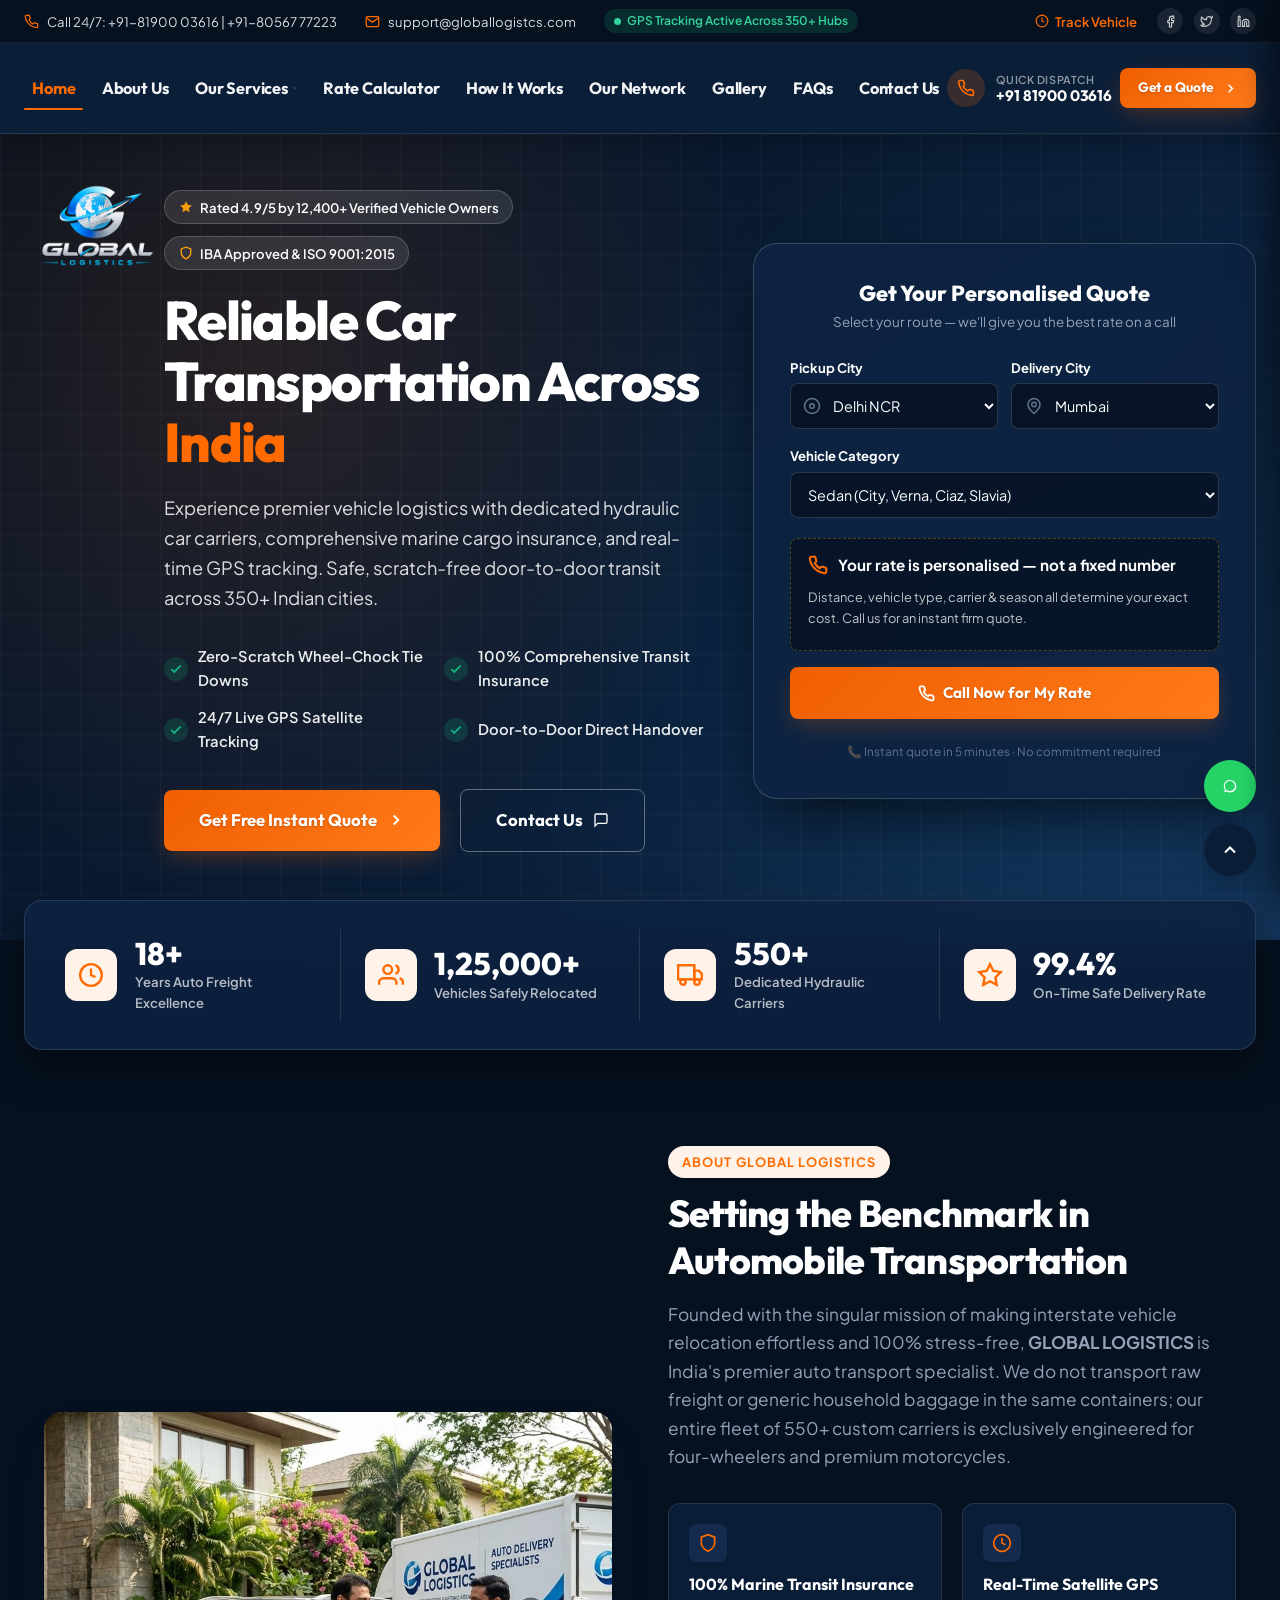
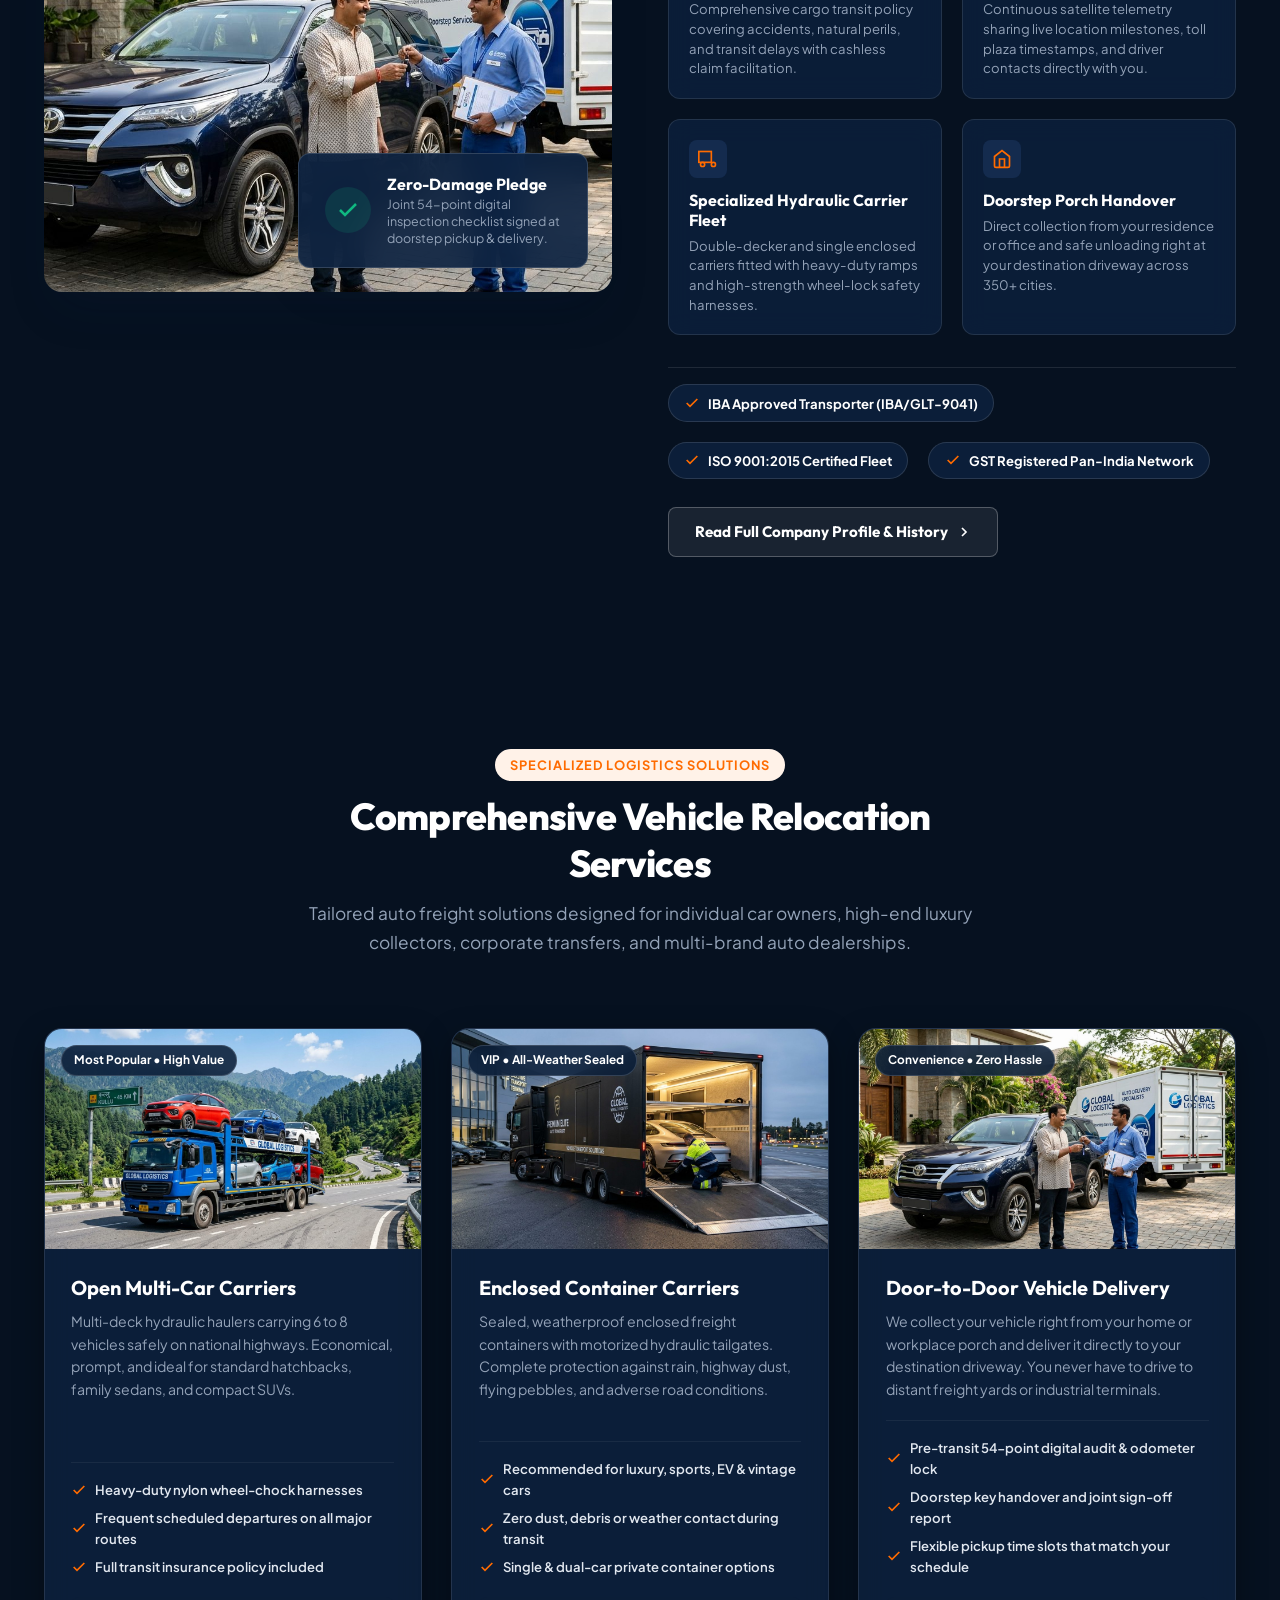
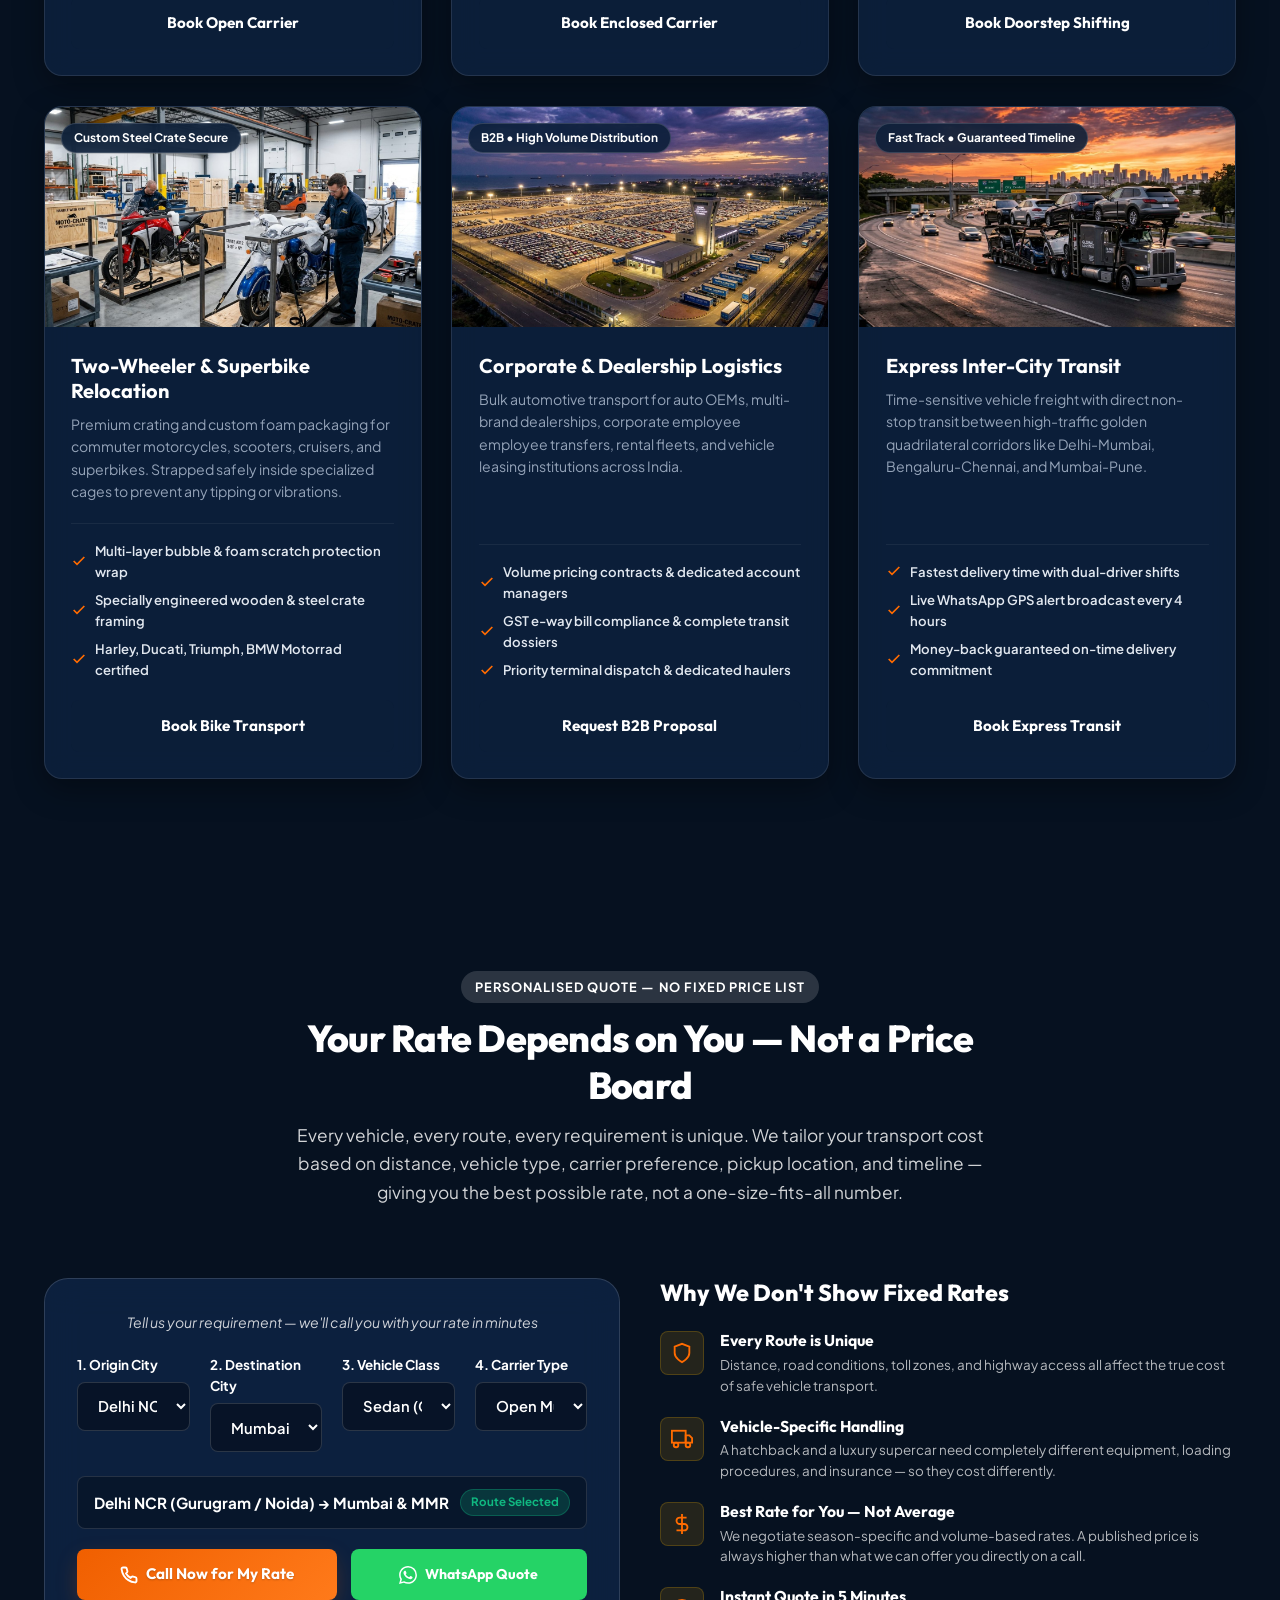
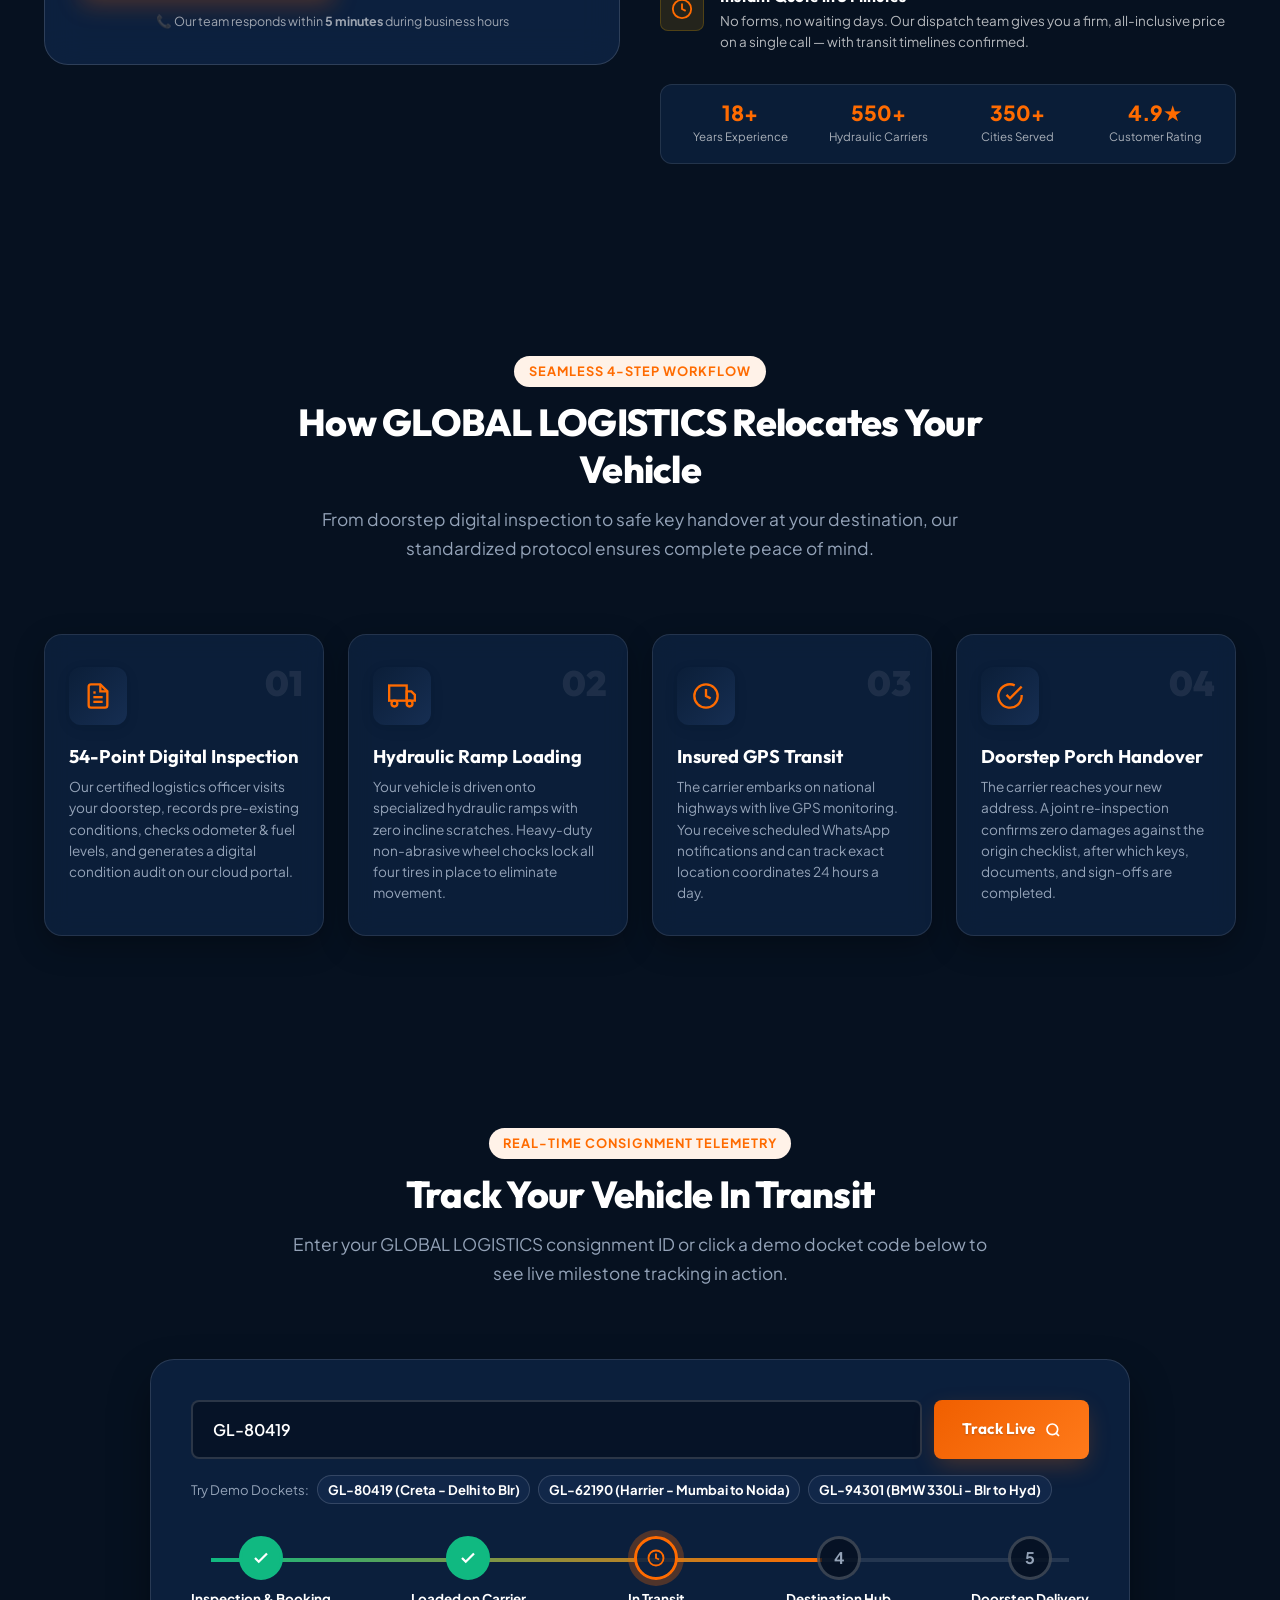
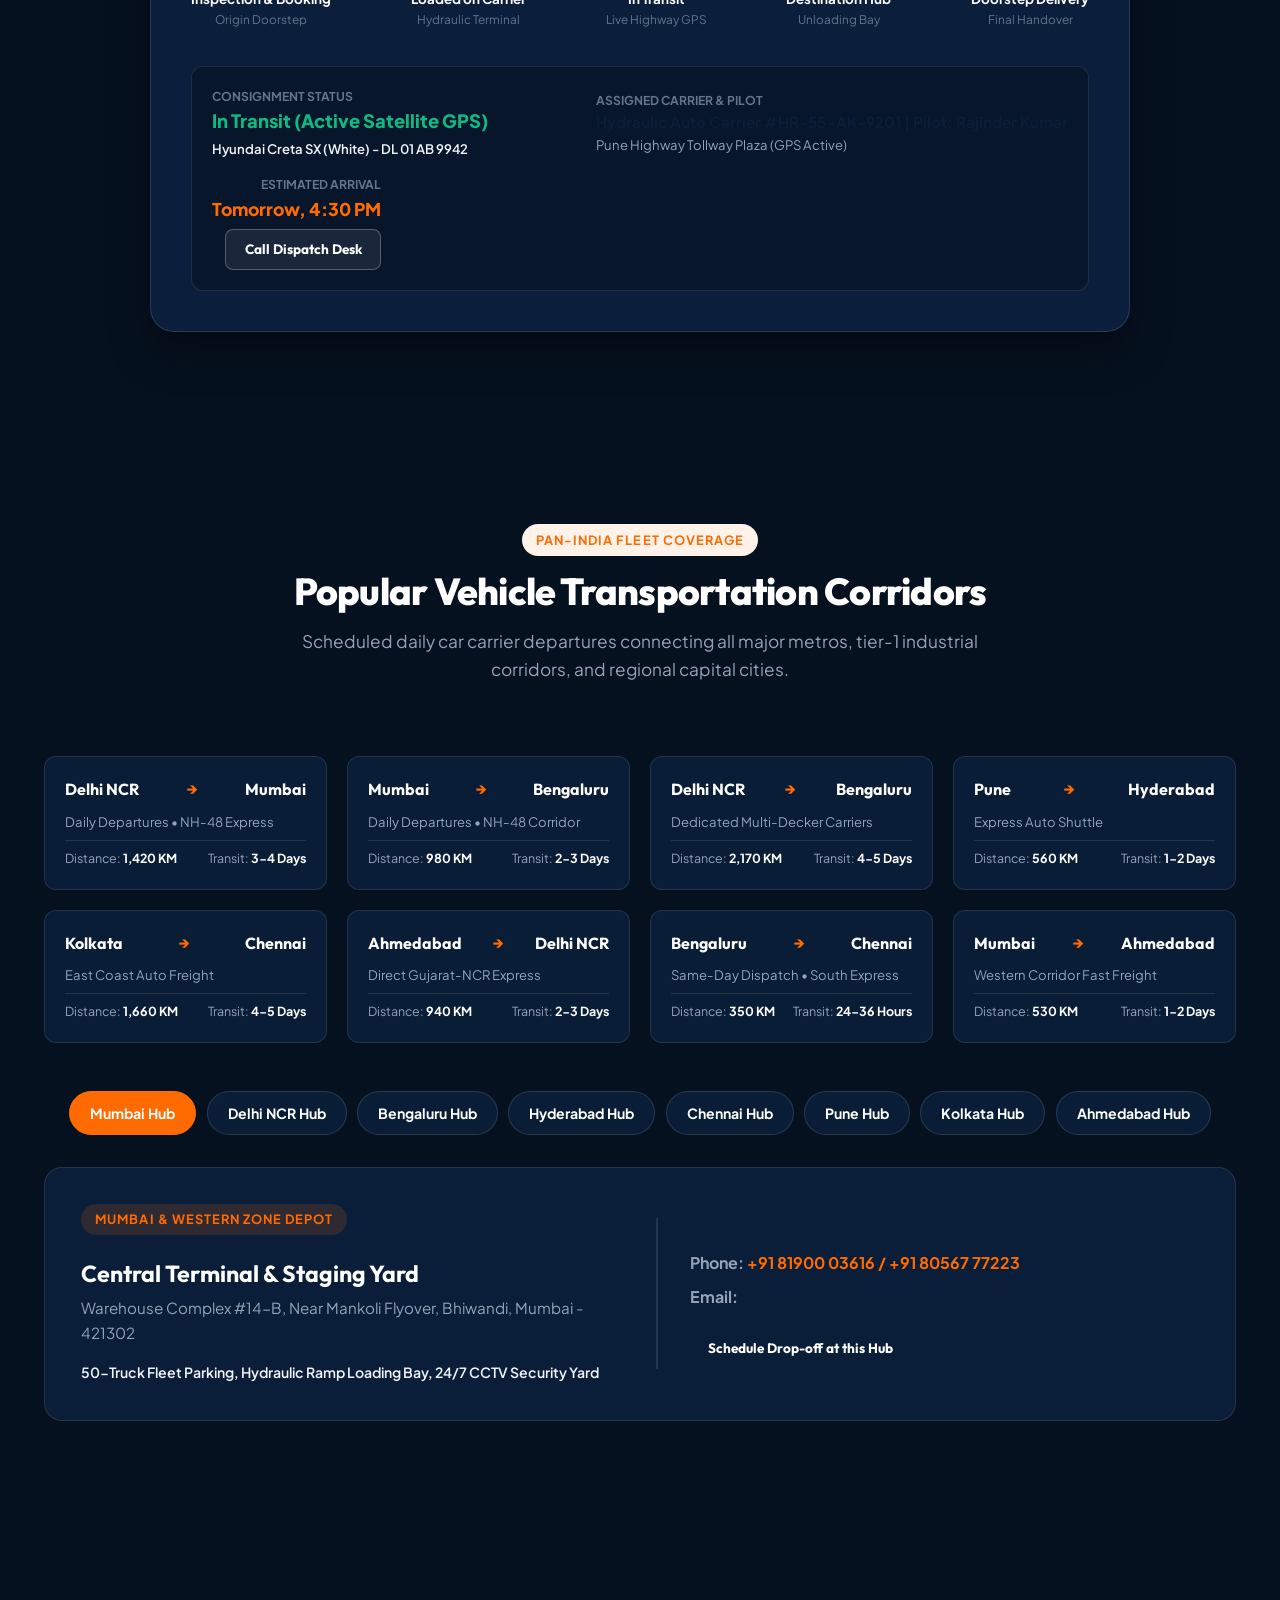
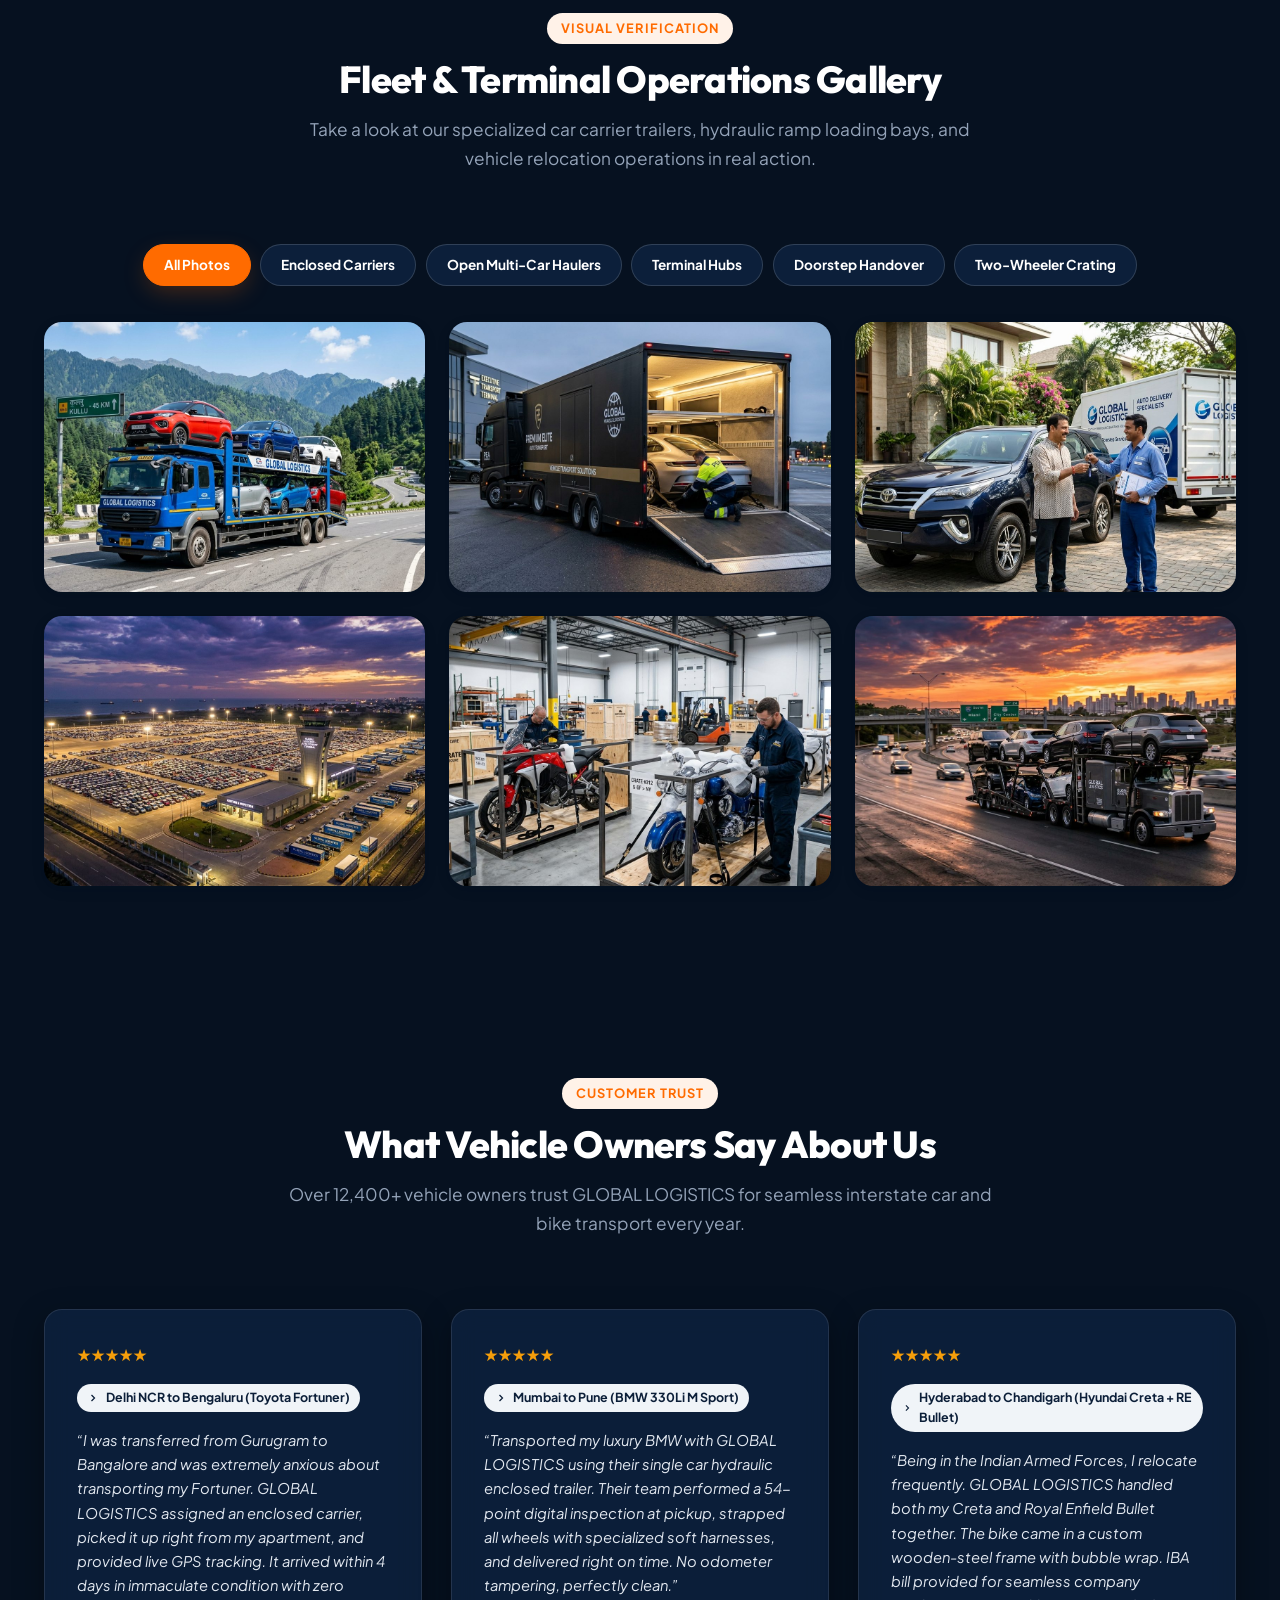
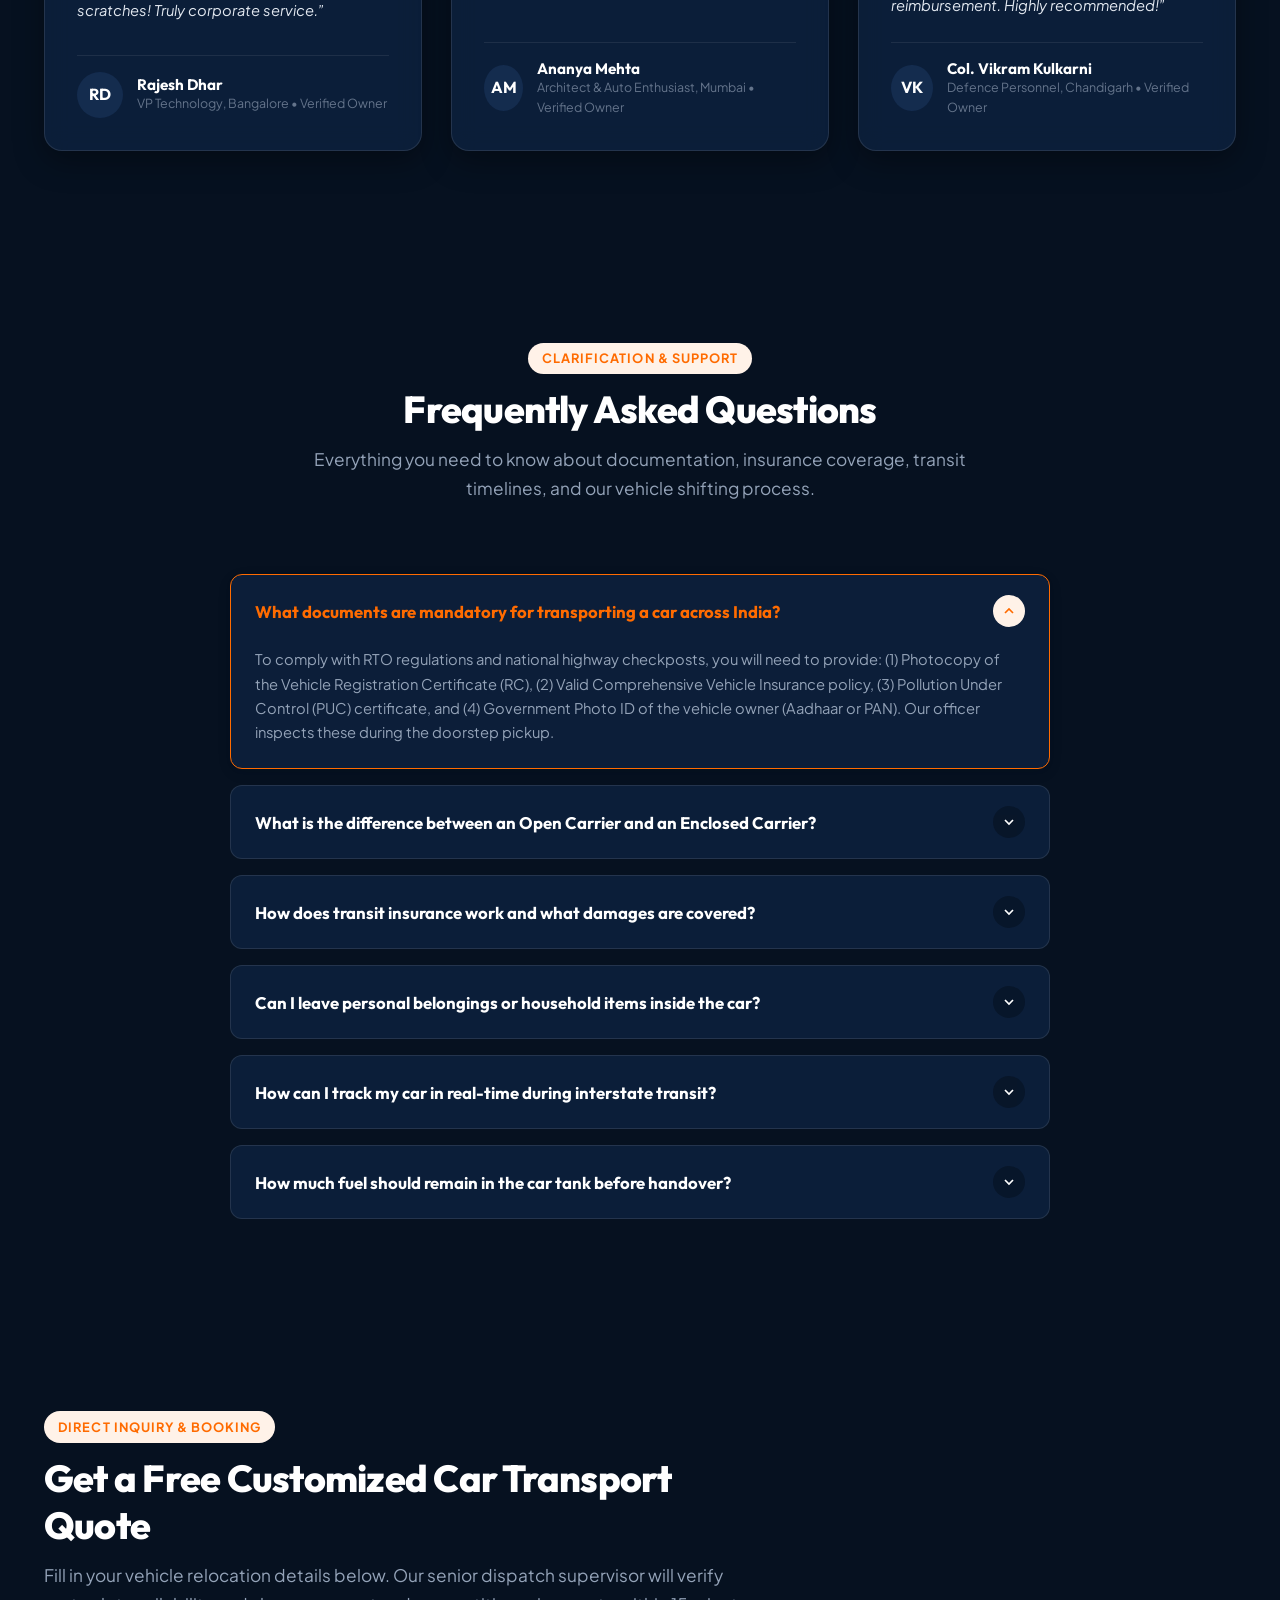
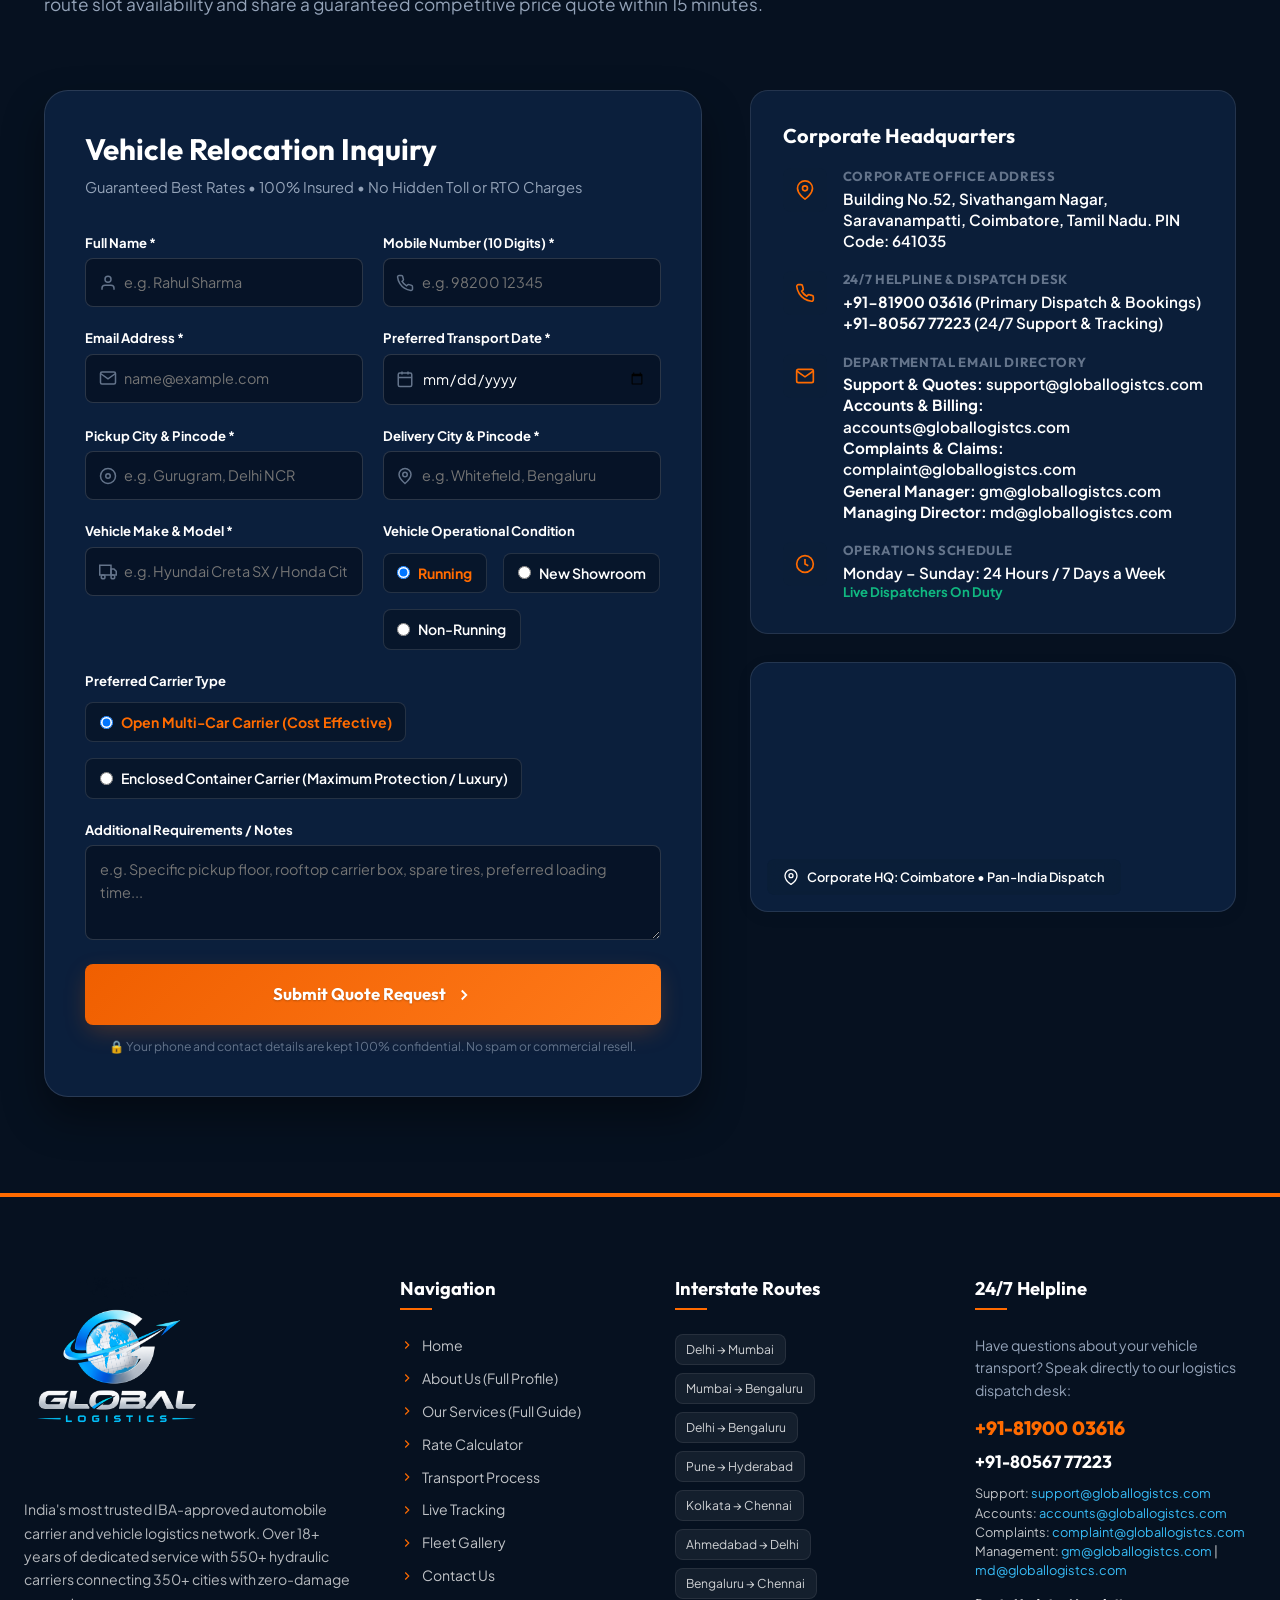
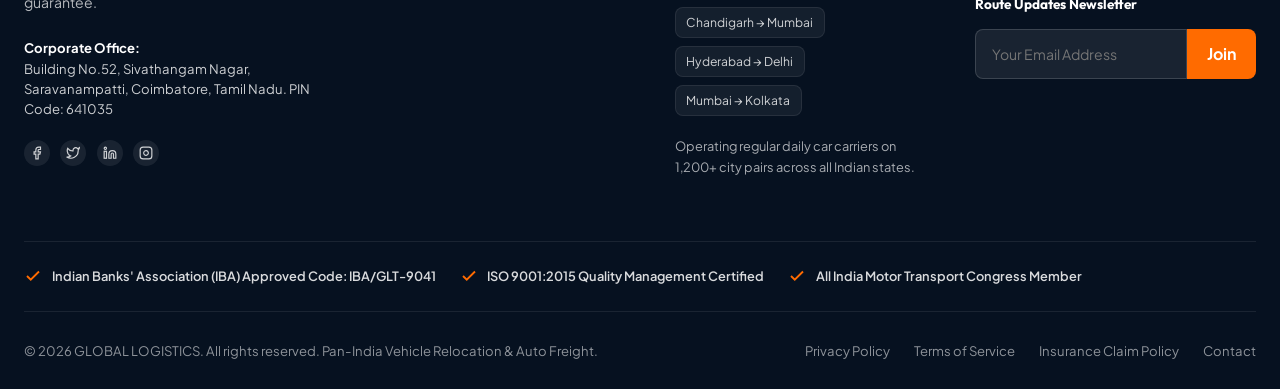
==== commit c1cc20d2: "feat: remove all fixed rates/prices; replace calculator with custom quote call-to-action section" ====
--- a/index.html
+++ b/index.html
@@ -34,7 +34,7 @@
     rel="stylesheet">
 
   <!-- Stylesheet -->
-  <link rel="stylesheet" href="assets/css/style.css?v=3.1">
+  <link rel="stylesheet" href="assets/css/style.css?v=3.3">
 
   <!-- Schema.org Structured Data -->
   <script type="application/ld+json">
@@ -423,8 +423,8 @@
         <!-- Right Quick Quote / Estimator Card -->
         <div class="hero-quote-card">
           <div class="hero-card-header">
-            <h2 class="hero-card-title">Instant Route Cost Estimator</h2>
-            <p class="hero-card-sub">Get transparent car shipping rates in seconds</p>
+            <h2 class="hero-card-title">Get Your Personalised Quote</h2>
+            <p class="hero-card-sub">Select your route — we'll give you the best rate on a call</p>
           </div>
 
           <form class="quick-calc-form" onsubmit="return false;">
@@ -445,7 +445,7 @@
                     <option value="chennai">Chennai</option>
                     <option value="kolkata">Kolkata</option>
                     <option value="ahmedabad">Ahmedabad</option>
-                    <option value="custom">Other City / Custom KM</option>
+                    <option value="custom">Other City</option>
                   </select>
                 </div>
               </div>
@@ -466,25 +466,10 @@
                     <option value="chennai">Chennai</option>
                     <option value="kolkata">Kolkata</option>
                     <option value="ahmedabad">Ahmedabad</option>
-                    <option value="custom">Other City / Custom KM</option>
+                    <option value="custom">Other City</option>
                   </select>
                 </div>
               </div>
-            </div>
-
-            <!-- Custom Distance Input (Revealed if 'custom' is selected) -->
-            <div class="form-group" id="heroCustomKmWrap" style="display: none;">
-              <label class="form-label" for="heroCustomKm">One-Way Distance (Kilometers)</label>
-              <div class="form-input-wrap">
-                <svg class="form-icon" viewBox="0 0 24 24" fill="none" stroke="currentColor" stroke-width="2">
-                  <circle cx="12" cy="12" r="10" />
-                  <path d="m16 12-4-4-4 4M12 16V8" />
-                </svg>
-                <input type="number" id="heroCustomKm" class="form-control" placeholder="e.g. 1200" min="50" max="5000"
-                  value="1200">
-              </div>
-              <small style="font-size: 0.72rem; color: var(--color-text-light); margin-top: 2px;">Calculated as both
-                ways (Up &amp; Down) automatically</small>
             </div>
 
             <div class="form-group">
@@ -498,30 +483,20 @@
               </select>
             </div>
 
-            <div class="calc-result-box">
-              <div>
-                <div class="calc-estimate-label">Total Tariff (18% GST &amp; Tolls Incl.)</div>
-                <div class="calc-estimate-val" id="heroPriceDisplay">₹1,42,761*</div>
-                <div class="calc-sub-breakdown" id="heroBreakdownDisplay">Base: ₹1,20,984 + 18% GST: ₹21,777</div>
-              </div>
-              <div style="text-align: right;">
-                <span class="calc-days-tag" id="heroDaysDisplay">Est. Transit: 3 - 4 Days</span>
-                <div id="heroKmDisplay"
-                  style="font-size: 0.73rem; color: var(--color-accent); font-weight: 700; margin-top: 3px;">2,840 Total
-                  KM @ ₹37/KM</div>
-                <div style="font-size: 0.70rem; color: var(--color-success); font-weight: 600; margin-top: 1px;">✓
-                  Fastag Tolls Included</div>
-              </div>
-            </div>
-
-            <button type="button" class="btn btn-primary" id="heroBookBtn" style="width: 100%;">
-              <span>Book This Route &amp; Lock Price</span>
-              <svg width="16" height="16" viewBox="0 0 24 24" fill="none" stroke="currentColor" stroke-width="2.5">
-                <polyline points="9 18 15 12 9 6" />
-              </svg>
-            </button>
-            <p style="font-size: 0.73rem; text-align: center; color: var(--color-text-light);">*Calculated on Up &amp;
-              Down kilometers. Includes 18% GST, Highway Fastag Tolls, and transit insurance.</p>
+            <!-- No price displayed — CTA to call instead -->
+            <div class="calc-result-box hero-quote-cta-box">
+              <div style="display:flex; align-items:center; gap:10px; margin-bottom:0.6rem;">
+                <svg width="20" height="20" viewBox="0 0 24 24" fill="none" stroke="var(--color-accent)" stroke-width="2.5"><path d="M22 16.92v3a2 2 0 0 1-2.18 2 19.79 19.79 0 0 1-8.63-3.07 19.5 19.5 0 0 1-6-6 19.79 19.79 0 0 1-3.07-8.67A2 2 0 0 1 4.11 2h3a2 2 0 0 1 2 1.72c.127.96.361 1.903.7 2.81a2 2 0 0 1-.45 2.11L8.09 9.91a16 16 0 0 0 6 6l1.27-1.27a2 2 0 0 1 2.11-.45c.907.339 1.85.573 2.81.7A2 2 0 0 1 22 16.92z"/></svg>
+                <span style="font-size:0.95rem; font-weight:700; color:#FFFFFF;">Your rate is personalised — not a fixed number</span>
+              </div>
+              <p style="font-size:0.8rem; color:rgba(255,255,255,0.75); margin:0 0 0.5rem;">Distance, vehicle type, carrier &amp; season all determine your exact cost. Call us for an instant firm quote.</p>
+            </div>
+
+            <a href="tel:+918190003616" class="btn btn-primary" id="heroBookBtn" style="width:100%; display:flex; align-items:center; justify-content:center; gap:8px; text-decoration:none;">
+              <svg width="17" height="17" viewBox="0 0 24 24" fill="none" stroke="currentColor" stroke-width="2.5"><path d="M22 16.92v3a2 2 0 0 1-2.18 2 19.79 19.79 0 0 1-8.63-3.07 19.5 19.5 0 0 1-6-6 19.79 19.79 0 0 1-3.07-8.67A2 2 0 0 1 4.11 2h3a2 2 0 0 1 2 1.72c.127.96.361 1.903.7 2.81a2 2 0 0 1-.45 2.11L8.09 9.91a16 16 0 0 0 6 6l1.27-1.27a2 2 0 0 1 2.11-.45c.907.339 1.85.573 2.81.7A2 2 0 0 1 22 16.92z"/></svg>
+              Call Now for My Rate
+            </a>
+            <p style="font-size:0.73rem; text-align:center; color:var(--color-text-light); margin-top:0.5rem;">📞 Instant quote in 5 minutes · No commitment required</p>
           </form>
         </div>
 
@@ -955,148 +930,162 @@
   </section>
 
   <!-- ========================================================================
-       INTERACTIVE RATE CALCULATOR SECTION
+       GET A CUSTOM QUOTE SECTION  (rates are personalised — no fixed prices shown)
        ======================================================================== -->
   <section class="section-pad calc-section" id="calculator">
     <div class="container">
       <div class="section-head">
-        <div class="badge-tag badge-light">Transparent Pricing Calculator</div>
-        <h2 class="section-title light">Calculate Your Vehicle Transport Cost</h2>
+        <div class="badge-tag badge-light">Personalised Quote — No Fixed Price List</div>
+        <h2 class="section-title light">Your Rate Depends on You — Not a Price Board</h2>
         <p class="section-desc light">
-          Accurate route estimations with zero hidden surcharges. Choose your origin, destination, vehicle class, and
-          preferred carrier type.
+          Every vehicle, every route, every requirement is unique. We tailor your transport cost based on
+          distance, vehicle type, carrier preference, pickup location, and timeline — giving you the best
+          possible rate, not a one-size-fits-all number.
         </p>
       </div>
 
-      <div class="calc-box-wrap">
-        <!-- Transparent Rate Slabs Info Banner -->
-        <div class="calc-rate-info-banner">
-          <div class="rate-info-title">
-            <svg width="20" height="20" viewBox="0 0 24 24" fill="none" stroke="currentColor" stroke-width="2">
-              <circle cx="12" cy="12" r="10" />
-              <line x1="12" y1="16" x2="12" y2="12" />
-              <line x1="12" y1="8" x2="12.01" y2="8" />
-            </svg>
-            <span><strong>Transparent Up &amp; Down Kilometers Pricing:</strong> Calculated on both ways (Round-Trip)
-              distance</span>
-          </div>
-          <div class="rate-slabs-pills">
-            <div class="rate-pill">
-              <span class="pill-dist">Under 1,000 Total KM</span>
-              <span class="pill-rate">₹42 / KM</span>
-            </div>
-            <div class="rate-pill">
-              <span class="pill-dist">1,000 – 3,000 Total KM</span>
-              <span class="pill-rate">₹37 / KM</span>
-            </div>
-            <div class="rate-pill">
-              <span class="pill-dist">Above 3,000 Total KM</span>
-              <span class="pill-rate">₹35 / KM</span>
-            </div>
-            <div class="rate-pill note">
-              <span class="pill-note">+ 18% GST • All Highway Tolls Included</span>
-            </div>
-          </div>
-        </div>
-
-        <div class="calc-steps-grid">
-
-          <div class="calc-field-group">
-            <label class="calc-field-label" for="calcOrigin">1. Origin Hub</label>
-            <select id="calcOrigin" class="calc-select">
-              <option value="delhi" selected>Delhi NCR (Gurugram / Noida)</option>
-              <option value="mumbai">Mumbai &amp; MMR</option>
-              <option value="bangalore">Bengaluru</option>
-              <option value="pune">Pune</option>
-              <option value="hyderabad">Hyderabad</option>
-              <option value="chennai">Chennai</option>
-              <option value="kolkata">Kolkata</option>
-              <option value="ahmedabad">Ahmedabad</option>
-              <option value="custom">Other City / Custom KM</option>
-            </select>
-          </div>
-
-          <div class="calc-field-group">
-            <label class="calc-field-label" for="calcDest">2. Destination Hub</label>
-            <select id="calcDest" class="calc-select">
-              <option value="delhi">Delhi NCR</option>
-              <option value="mumbai" selected>Mumbai &amp; MMR</option>
-              <option value="bangalore">Bengaluru</option>
-              <option value="pune">Pune</option>
-              <option value="hyderabad">Hyderabad</option>
-              <option value="chennai">Chennai</option>
-              <option value="kolkata">Kolkata</option>
-              <option value="ahmedabad">Ahmedabad</option>
-              <option value="custom">Other City / Custom KM</option>
-            </select>
-          </div>
-
-          <div class="calc-field-group">
-            <label class="calc-field-label" for="calcVehicle">3. Vehicle Class</label>
-            <select id="calcVehicle" class="calc-select">
-              <option value="hatchback">Hatchback (Swift, Tiago, i20)</option>
-              <option value="sedan" selected>Sedan (City, Verna, Virtus)</option>
-              <option value="suv">Compact SUV (Creta, Seltos, Brezza)</option>
-              <option value="luxury">Luxury / Full SUV (BMW, Fortuner)</option>
-              <option value="two-wheeler">Two-Wheeler / Superbike</option>
-            </select>
-          </div>
-
-          <div class="calc-field-group">
-            <label class="calc-field-label" for="calcCarrier">4. Carrier Configuration</label>
-            <select id="calcCarrier" class="calc-select">
-              <option value="open" selected>Open Multi-Car Carrier</option>
-              <option value="enclosed">Enclosed Covered Container</option>
-            </select>
-          </div>
-
-        </div>
-
-        <!-- Custom Distance Input (Revealed if 'custom' is selected) -->
-        <div class="calc-custom-km-row" id="calcCustomKmWrap" style="display: none;">
-          <div class="calc-field-group" style="max-width: 420px;">
-            <label class="calc-field-label" for="calcCustomKm">Enter One-Way Distance (Kilometers)</label>
-            <div class="form-input-wrap">
-              <input type="number" id="calcCustomKm" class="calc-input" placeholder="e.g. 1200" min="50" max="5000"
-                value="1200">
-            </div>
-            <small style="font-size: 0.78rem; color: var(--color-text-muted); margin-top: 4px;">Calculated as both ways
-              (Up &amp; Down) automatically (e.g. 1,200 KM &rarr; 2,400 Total KM)</small>
-          </div>
-        </div>
-
-        <div class="calc-summary-panel">
-          <div class="summary-route">
-            <h4 id="summaryRouteName">Delhi NCR &rarr; Mumbai</h4>
-            <p id="summaryDistance">One-Way: ~1,420 KM &bull; Up &amp; Down (Both Ways): ~2,840 KM</p>
-            <div id="summarySlabTag" class="summary-slab-tag">Rate Slab: ₹37 / KM (1,000 – 3,000 KM)</div>
-          </div>
-          <div class="summary-metric">
-            <span class="metric-lbl">Base Tariff</span>
-            <span class="metric-val base" id="summaryBaseFare">₹1,20,984</span>
-          </div>
-          <div class="summary-metric">
-            <span class="metric-lbl">GST (18%)</span>
-            <span class="metric-val gst" id="summaryGst">+ ₹21,777</span>
-          </div>
-          <div class="summary-metric">
-            <span class="metric-lbl">Estimated Total</span>
-            <span class="metric-val" id="summaryCost">₹1,42,761*</span>
-            <span class="metric-sub" id="summaryTollNote">✓ Highway Tolls Included</span>
-          </div>
-          <div class="summary-metric">
-            <span class="metric-lbl">Transit Time</span>
-            <span class="metric-val days" id="summaryDays">3 - 4 Days</span>
-          </div>
-          <div>
-            <button class="btn btn-primary" id="calcBookBtn">
-              <span>Claim This Quote</span>
-              <svg width="16" height="16" viewBox="0 0 24 24" fill="none" stroke="currentColor" stroke-width="2.5">
-                <polyline points="9 18 15 12 9 6" />
-              </svg>
-            </button>
-          </div>
-        </div>
+      <div class="custom-quote-wrap">
+
+        <!-- Left: Route selector + CTA -->
+        <div class="quote-selector-col">
+          <div class="quote-selector-card">
+            <p class="quote-selector-label">Tell us your requirement — we'll call you with your rate in minutes</p>
+
+            <div class="calc-steps-grid" style="margin-bottom: 1.5rem;">
+              <div class="calc-field-group">
+                <label class="calc-field-label" for="calcOrigin">1. Origin City</label>
+                <select id="calcOrigin" class="calc-select">
+                  <option value="delhi" selected>Delhi NCR (Gurugram / Noida)</option>
+                  <option value="mumbai">Mumbai &amp; MMR</option>
+                  <option value="bangalore">Bengaluru</option>
+                  <option value="pune">Pune</option>
+                  <option value="hyderabad">Hyderabad</option>
+                  <option value="chennai">Chennai</option>
+                  <option value="kolkata">Kolkata</option>
+                  <option value="ahmedabad">Ahmedabad</option>
+                  <option value="custom">Other City</option>
+                </select>
+              </div>
+
+              <div class="calc-field-group">
+                <label class="calc-field-label" for="calcDest">2. Destination City</label>
+                <select id="calcDest" class="calc-select">
+                  <option value="delhi">Delhi NCR</option>
+                  <option value="mumbai" selected>Mumbai &amp; MMR</option>
+                  <option value="bangalore">Bengaluru</option>
+                  <option value="pune">Pune</option>
+                  <option value="hyderabad">Hyderabad</option>
+                  <option value="chennai">Chennai</option>
+                  <option value="kolkata">Kolkata</option>
+                  <option value="ahmedabad">Ahmedabad</option>
+                  <option value="custom">Other City</option>
+                </select>
+              </div>
+
+              <div class="calc-field-group">
+                <label class="calc-field-label" for="calcVehicle">3. Vehicle Class</label>
+                <select id="calcVehicle" class="calc-select">
+                  <option value="hatchback">Hatchback (Swift, Tiago, i20)</option>
+                  <option value="sedan" selected>Sedan (City, Verna, Virtus)</option>
+                  <option value="suv">Compact SUV (Creta, Seltos, Brezza)</option>
+                  <option value="luxury">Luxury / Full SUV (BMW, Fortuner)</option>
+                  <option value="two-wheeler">Two-Wheeler / Superbike</option>
+                </select>
+              </div>
+
+              <div class="calc-field-group">
+                <label class="calc-field-label" for="calcCarrier">4. Carrier Type</label>
+                <select id="calcCarrier" class="calc-select">
+                  <option value="open" selected>Open Multi-Car Carrier</option>
+                  <option value="enclosed">Enclosed Covered Container</option>
+                </select>
+              </div>
+            </div>
+
+            <!-- Route display (JS-driven, no price shown) -->
+            <div class="quote-route-display" id="quoteRouteDisplay">
+              <span id="summaryRouteName">Delhi NCR &rarr; Mumbai</span>
+              <span class="route-badge">Route Selected</span>
+            </div>
+
+            <!-- Call & WhatsApp CTA -->
+            <div class="quote-cta-row">
+              <a href="tel:+918190003616" class="btn btn-primary quote-call-btn" id="calcBookBtn">
+                <svg width="18" height="18" viewBox="0 0 24 24" fill="none" stroke="currentColor" stroke-width="2.5">
+                  <path d="M22 16.92v3a2 2 0 0 1-2.18 2 19.79 19.79 0 0 1-8.63-3.07 19.5 19.5 0 0 1-6-6 19.79 19.79 0 0 1-3.07-8.67A2 2 0 0 1 4.11 2h3a2 2 0 0 1 2 1.72c.127.96.361 1.903.7 2.81a2 2 0 0 1-.45 2.11L8.09 9.91a16 16 0 0 0 6 6l1.27-1.27a2 2 0 0 1 2.11-.45c.907.339 1.85.573 2.81.7A2 2 0 0 1 22 16.92z"/>
+                </svg>
+                Call Now for My Rate
+              </a>
+              <a href="https://wa.me/918190003616?text=Hi%2C%20I%20need%20a%20vehicle%20transport%20quote" target="_blank" rel="noopener" class="btn quote-whatsapp-btn">
+                <svg width="18" height="18" viewBox="0 0 24 24" fill="currentColor">
+                  <path d="M17.472 14.382c-.297-.149-1.758-.867-2.03-.967-.273-.099-.471-.148-.67.15-.197.297-.767.966-.94 1.164-.173.199-.347.223-.644.075-.297-.15-1.255-.463-2.39-1.475-.883-.788-1.48-1.761-1.653-2.059-.173-.297-.018-.458.13-.606.134-.133.298-.347.446-.52.149-.174.198-.298.298-.497.099-.198.05-.371-.025-.52-.075-.149-.669-1.612-.916-2.207-.242-.579-.487-.5-.669-.51-.173-.008-.371-.01-.57-.01-.198 0-.52.074-.792.372-.272.297-1.04 1.016-1.04 2.479 0 1.462 1.065 2.875 1.213 3.074.149.198 2.096 3.2 5.077 4.487.709.306 1.262.489 1.694.625.712.227 1.36.195 1.871.118.571-.085 1.758-.719 2.006-1.413.248-.694.248-1.289.173-1.413-.074-.124-.272-.198-.57-.347m-5.421 7.403h-.004a9.87 9.87 0 0 1-5.031-1.378l-.361-.214-3.741.982.998-3.648-.235-.374a9.86 9.86 0 0 1-1.51-5.26c.001-5.45 4.436-9.884 9.888-9.884 2.64 0 5.122 1.03 6.988 2.898a9.825 9.825 0 0 1 2.893 6.994c-.003 5.45-4.437 9.884-9.885 9.884m8.413-18.297A11.815 11.815 0 0 0 12.05 0C5.495 0 .16 5.335.157 11.892c0 2.096.547 4.142 1.588 5.945L.057 24l6.305-1.654a11.882 11.882 0 0 0 5.683 1.448h.005c6.554 0 11.89-5.335 11.893-11.893a11.821 11.821 0 0 0-3.48-8.413z"/>
+                </svg>
+                WhatsApp Quote
+              </a>
+            </div>
+            <p class="quote-note">📞 Our team responds within <strong>5 minutes</strong> during business hours</p>
+          </div>
+        </div>
+
+        <!-- Right: 4 Trust Reasons -->
+        <div class="quote-reasons-col">
+          <h3 class="quote-reasons-title">Why We Don't Show Fixed Rates</h3>
+          <div class="quote-reason-list">
+            <div class="quote-reason-item">
+              <div class="reason-icon">
+                <svg width="22" height="22" viewBox="0 0 24 24" fill="none" stroke="currentColor" stroke-width="2"><path d="M12 22s8-4 8-10V5l-8-3-8 3v7c0 6 8 10 8 10z"/></svg>
+              </div>
+              <div class="reason-text">
+                <h4>Every Route is Unique</h4>
+                <p>Distance, road conditions, toll zones, and highway access all affect the true cost of safe vehicle transport.</p>
+              </div>
+            </div>
+            <div class="quote-reason-item">
+              <div class="reason-icon">
+                <svg width="22" height="22" viewBox="0 0 24 24" fill="none" stroke="currentColor" stroke-width="2"><rect x="1" y="3" width="15" height="13"/><polygon points="16 8 20 8 23 11 23 16 16 16 16 8"/><circle cx="5.5" cy="18.5" r="2.5"/><circle cx="18.5" cy="18.5" r="2.5"/></svg>
+              </div>
+              <div class="reason-text">
+                <h4>Vehicle-Specific Handling</h4>
+                <p>A hatchback and a luxury supercar need completely different equipment, loading procedures, and insurance — so they cost differently.</p>
+              </div>
+            </div>
+            <div class="quote-reason-item">
+              <div class="reason-icon">
+                <svg width="22" height="22" viewBox="0 0 24 24" fill="none" stroke="currentColor" stroke-width="2"><line x1="12" y1="1" x2="12" y2="23"/><path d="M17 5H9.5a3.5 3.5 0 0 0 0 7h5a3.5 3.5 0 0 1 0 7H6"/></svg>
+              </div>
+              <div class="reason-text">
+                <h4>Best Rate for You — Not Average</h4>
+                <p>We negotiate season-specific and volume-based rates. A published price is always higher than what we can offer you directly on a call.</p>
+              </div>
+            </div>
+            <div class="quote-reason-item">
+              <div class="reason-icon">
+                <svg width="22" height="22" viewBox="0 0 24 24" fill="none" stroke="currentColor" stroke-width="2"><circle cx="12" cy="12" r="10"/><polyline points="12 6 12 12 16 14"/></svg>
+              </div>
+              <div class="reason-text">
+                <h4>Instant Quote in 5 Minutes</h4>
+                <p>No forms, no waiting days. Our dispatch team gives you a firm, all-inclusive price on a single call — with transit timelines confirmed.</p>
+              </div>
+            </div>
+          </div>
+
+          <!-- Trust bar -->
+          <div class="quote-trust-bar">
+            <div class="trust-item">
+              <strong>18+</strong><span>Years Experience</span>
+            </div>
+            <div class="trust-item">
+              <strong>550+</strong><span>Hydraulic Carriers</span>
+            </div>
+            <div class="trust-item">
+              <strong>350+</strong><span>Cities Served</span>
+            </div>
+            <div class="trust-item">
+              <strong>4.9★</strong><span>Customer Rating</span>
+            </div>
+          </div>
+        </div>
+
       </div>
     </div>
   </section>
@@ -2245,7 +2234,7 @@
 
           <h5 style="color: #FFFFFF; font-size: 0.85rem; margin-bottom: 0.5rem;">Route Updates Newsletter</h5>
           <form class="footer-newsletter-form"
-            onsubmit="event.preventDefault(); alert('Subscribed for logistics transit alerts!');">
+            onsubmit="event.preventDefault(); var e=this.querySelector('input[type=email]').value; window.location.href='mailto:support@globallogistcs.com?subject=Route%20Updates%20Newsletter%20Subscription&body=Please%20subscribe%20me%20to%20Route%20Updates%20Newsletter.%0A%0AEmail%3A%20'+encodeURIComponent(e);">
             <input type="email" class="footer-newsletter-input" placeholder="Your Email Address" required>
             <button type="submit" class="footer-newsletter-btn">Join</button>
           </form>
@@ -2295,4 +2284,4 @@
   <script src="assets/js/main.js"></script>
 </body>
 
-</html>+</html>
--- a/assets/css/style.css
+++ b/assets/css/style.css
@@ -519,8 +519,15 @@
   }
 }
 
-/* Brand Logo: Always placed in the prominent Hero/Header location (Image 1) across ALL pages */
+/* ─── Brand Logo: ALWAYS stays at Image 1 position — NEVER moves into the navbar ─── */
+
+/* Ensure navbar overflow is visible so the logo can hang below it */
+.navbar-main {
+  overflow: visible;
+}
+
 @media (min-width: 1400px) {
+  /* Logo always at Image 1 position — below the navbar, in the hero/banner area */
   .navbar-main .brand-logo,
   body.page-home .navbar-main .brand-logo {
     position: absolute;
@@ -530,7 +537,6 @@
     z-index: 50;
     display: inline-flex;
     align-items: center;
-    transition: opacity 0.3s cubic-bezier(0.16, 1, 0.3, 1), visibility 0.3s cubic-bezier(0.16, 1, 0.3, 1);
   }
 
   .navbar-main .brand-logo-img,
@@ -542,16 +548,26 @@
     object-fit: contain;
   }
 
-  /* When scrolling down, do NOT replace/place the logo into the navigation bar (Never show Image 2) */
+  /* On scroll — logo STAYS at Image 1 position. It does NOT move into the navbar. */
   .navbar-main.scrolled .brand-logo,
   body.page-home .navbar-main.scrolled .brand-logo {
-    opacity: 0;
-    visibility: hidden;
-    pointer-events: none;
+    position: absolute;
+    left: calc((100vw - 1360px) / 4);
+    transform: translateX(-50%);
+    top: 130px;
+    z-index: 50;
+    display: inline-flex;
+    align-items: center;
+  }
+
+  .navbar-main.scrolled .brand-logo-img,
+  body.page-home .navbar-main.scrolled .brand-logo-img {
+    height: 185px;
   }
 }
 
 @media (min-width: 992px) and (max-width: 1399px) {
+  /* Logo always at Image 1 position */
   .navbar-main .brand-logo,
   body.page-home .navbar-main .brand-logo {
     position: absolute;
@@ -560,7 +576,6 @@
     z-index: 50;
     display: inline-flex;
     align-items: center;
-    transition: opacity 0.3s cubic-bezier(0.16, 1, 0.3, 1), visibility 0.3s cubic-bezier(0.16, 1, 0.3, 1);
   }
 
   .navbar-main .brand-logo-img,
@@ -576,12 +591,20 @@
     padding-left: 140px;
   }
 
-  /* When scrolling down, do NOT replace/place the logo into the navigation bar (Never show Image 2) */
+  /* On scroll — logo STAYS at Image 1 position. It does NOT move into the navbar. */
   .navbar-main.scrolled .brand-logo,
   body.page-home .navbar-main.scrolled .brand-logo {
-    opacity: 0;
-    visibility: hidden;
-    pointer-events: none;
+    position: absolute;
+    left: 2rem;
+    top: 120px;
+    z-index: 50;
+    display: inline-flex;
+    align-items: center;
+  }
+
+  .navbar-main.scrolled .brand-logo-img,
+  body.page-home .navbar-main.scrolled .brand-logo-img {
+    height: 130px;
   }
 }
 
@@ -1285,6 +1308,203 @@
   margin-top: 2px;
 }
 
+/* ─── Custom Quote Section (replaces old price calculator) ─── */
+.custom-quote-wrap {
+  display: grid;
+  grid-template-columns: 1fr 1fr;
+  gap: 2.5rem;
+  align-items: start;
+  margin-top: 2.5rem;
+}
+
+.quote-selector-col .quote-selector-card {
+  background: rgba(14, 35, 66, 0.88);
+  border: 1px solid rgba(255, 255, 255, 0.14);
+  border-radius: var(--radius-xl);
+  padding: 2rem;
+  backdrop-filter: blur(18px);
+}
+
+.quote-selector-label {
+  font-size: 0.88rem;
+  color: rgba(255, 255, 255, 0.8);
+  margin-bottom: 1.25rem;
+  text-align: center;
+  font-style: italic;
+}
+
+.quote-route-display {
+  display: flex;
+  align-items: center;
+  justify-content: space-between;
+  background: rgba(6, 17, 32, 0.6);
+  border: 1px solid rgba(255, 255, 255, 0.12);
+  border-radius: var(--radius-sm);
+  padding: 0.75rem 1rem;
+  margin-bottom: 1.25rem;
+  font-weight: 700;
+  color: #FFFFFF;
+  font-size: 0.95rem;
+}
+
+.route-badge {
+  font-size: 0.72rem;
+  background: rgba(16, 185, 129, 0.2);
+  color: var(--color-success);
+  border: 1px solid rgba(16, 185, 129, 0.3);
+  border-radius: 20px;
+  padding: 3px 10px;
+  font-weight: 700;
+  white-space: nowrap;
+}
+
+.quote-cta-row {
+  display: flex;
+  gap: 0.85rem;
+  flex-wrap: wrap;
+}
+
+.quote-call-btn {
+  flex: 1;
+  display: inline-flex;
+  align-items: center;
+  justify-content: center;
+  gap: 8px;
+  text-decoration: none;
+}
+
+.quote-whatsapp-btn {
+  flex: 1;
+  display: inline-flex;
+  align-items: center;
+  justify-content: center;
+  gap: 8px;
+  background: #25D366;
+  color: #FFFFFF;
+  font-weight: 700;
+  font-size: 0.88rem;
+  border: none;
+  border-radius: var(--radius-sm);
+  padding: 0.75rem 1rem;
+  text-decoration: none;
+  transition: background var(--transition-fast);
+}
+
+.quote-whatsapp-btn:hover {
+  background: #128C7E;
+}
+
+.quote-note {
+  font-size: 0.78rem;
+  text-align: center;
+  color: rgba(255, 255, 255, 0.6);
+  margin-top: 0.75rem;
+  margin-bottom: 0;
+}
+
+/* Right column — reasons */
+.quote-reasons-col {
+  color: #FFFFFF;
+}
+
+.quote-reasons-title {
+  font-size: 1.45rem;
+  font-weight: 800;
+  margin-bottom: 1.5rem;
+  color: #FFFFFF;
+}
+
+.quote-reason-list {
+  display: flex;
+  flex-direction: column;
+  gap: 1.25rem;
+  margin-bottom: 2rem;
+}
+
+.quote-reason-item {
+  display: flex;
+  align-items: flex-start;
+  gap: 1rem;
+}
+
+.reason-icon {
+  width: 44px;
+  height: 44px;
+  background: rgba(255, 183, 0, 0.12);
+  color: var(--color-accent);
+  border-radius: var(--radius-sm);
+  display: flex;
+  align-items: center;
+  justify-content: center;
+  flex-shrink: 0;
+  border: 1px solid rgba(255, 183, 0, 0.2);
+}
+
+.reason-text h4 {
+  font-size: 0.98rem;
+  font-weight: 700;
+  color: #FFFFFF;
+  margin-bottom: 0.25rem;
+}
+
+.reason-text p {
+  font-size: 0.84rem;
+  color: rgba(255, 255, 255, 0.7);
+  line-height: 1.55;
+  margin: 0;
+}
+
+/* Trust bar under reasons */
+.quote-trust-bar {
+  display: grid;
+  grid-template-columns: repeat(4, 1fr);
+  gap: 0.75rem;
+  background: rgba(14, 35, 66, 0.7);
+  border: 1px solid rgba(255, 255, 255, 0.1);
+  border-radius: var(--radius-md);
+  padding: 1rem;
+}
+
+.trust-item {
+  display: flex;
+  flex-direction: column;
+  align-items: center;
+  text-align: center;
+}
+
+.trust-item strong {
+  font-size: 1.3rem;
+  font-weight: 800;
+  color: var(--color-accent);
+  display: block;
+  line-height: 1.2;
+}
+
+.trust-item span {
+  font-size: 0.72rem;
+  color: rgba(255, 255, 255, 0.65);
+  margin-top: 2px;
+}
+
+/* Hero quote CTA box override */
+.hero-quote-cta-box {
+  display: block;
+  text-align: left;
+  border-color: rgba(255, 183, 0, 0.3);
+  background: rgba(6, 17, 32, 0.75);
+}
+
+@media (max-width: 991px) {
+  .custom-quote-wrap {
+    grid-template-columns: 1fr;
+  }
+  .quote-trust-bar {
+    grid-template-columns: repeat(2, 1fr);
+  }
+}
+
+
+
 /* --- 7. STATS & CREDIBILITY BAR --- */
 .stats-ribbon {
   background-color: rgba(14, 35, 66, 0.85);
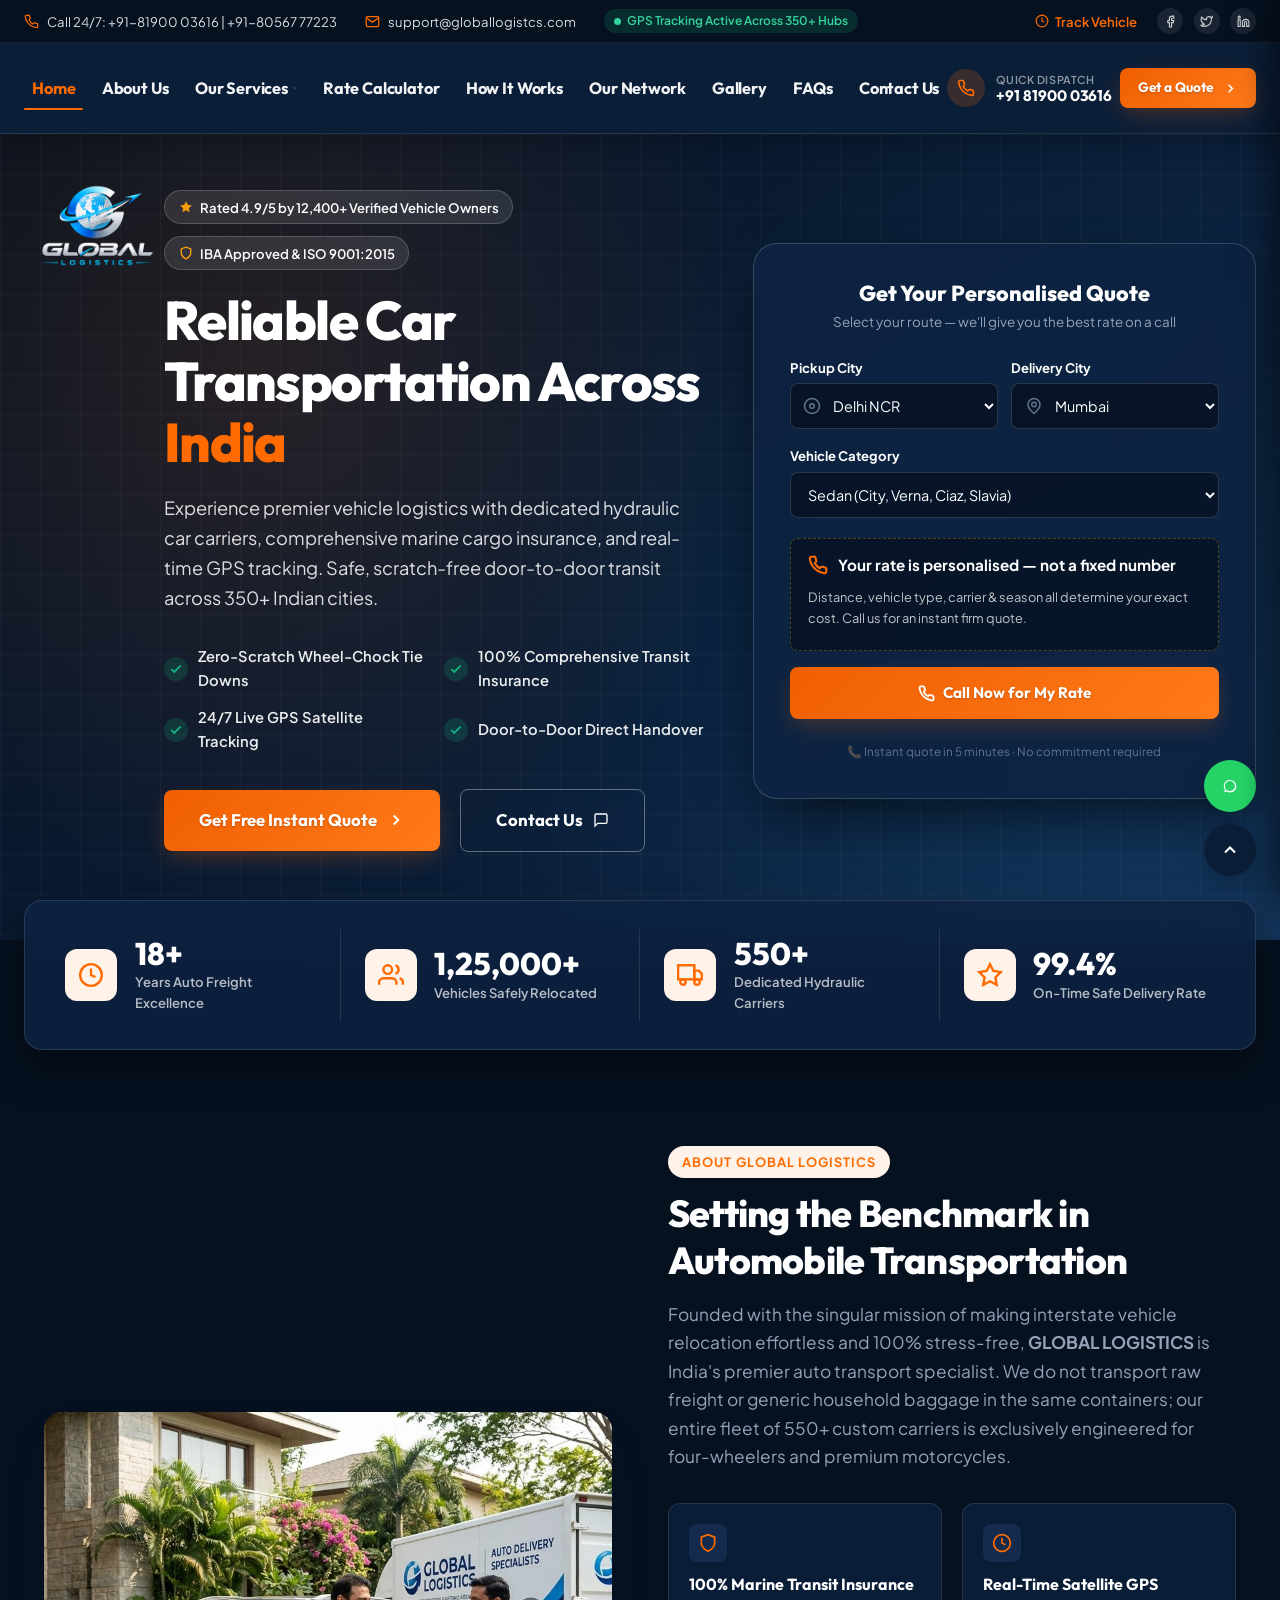
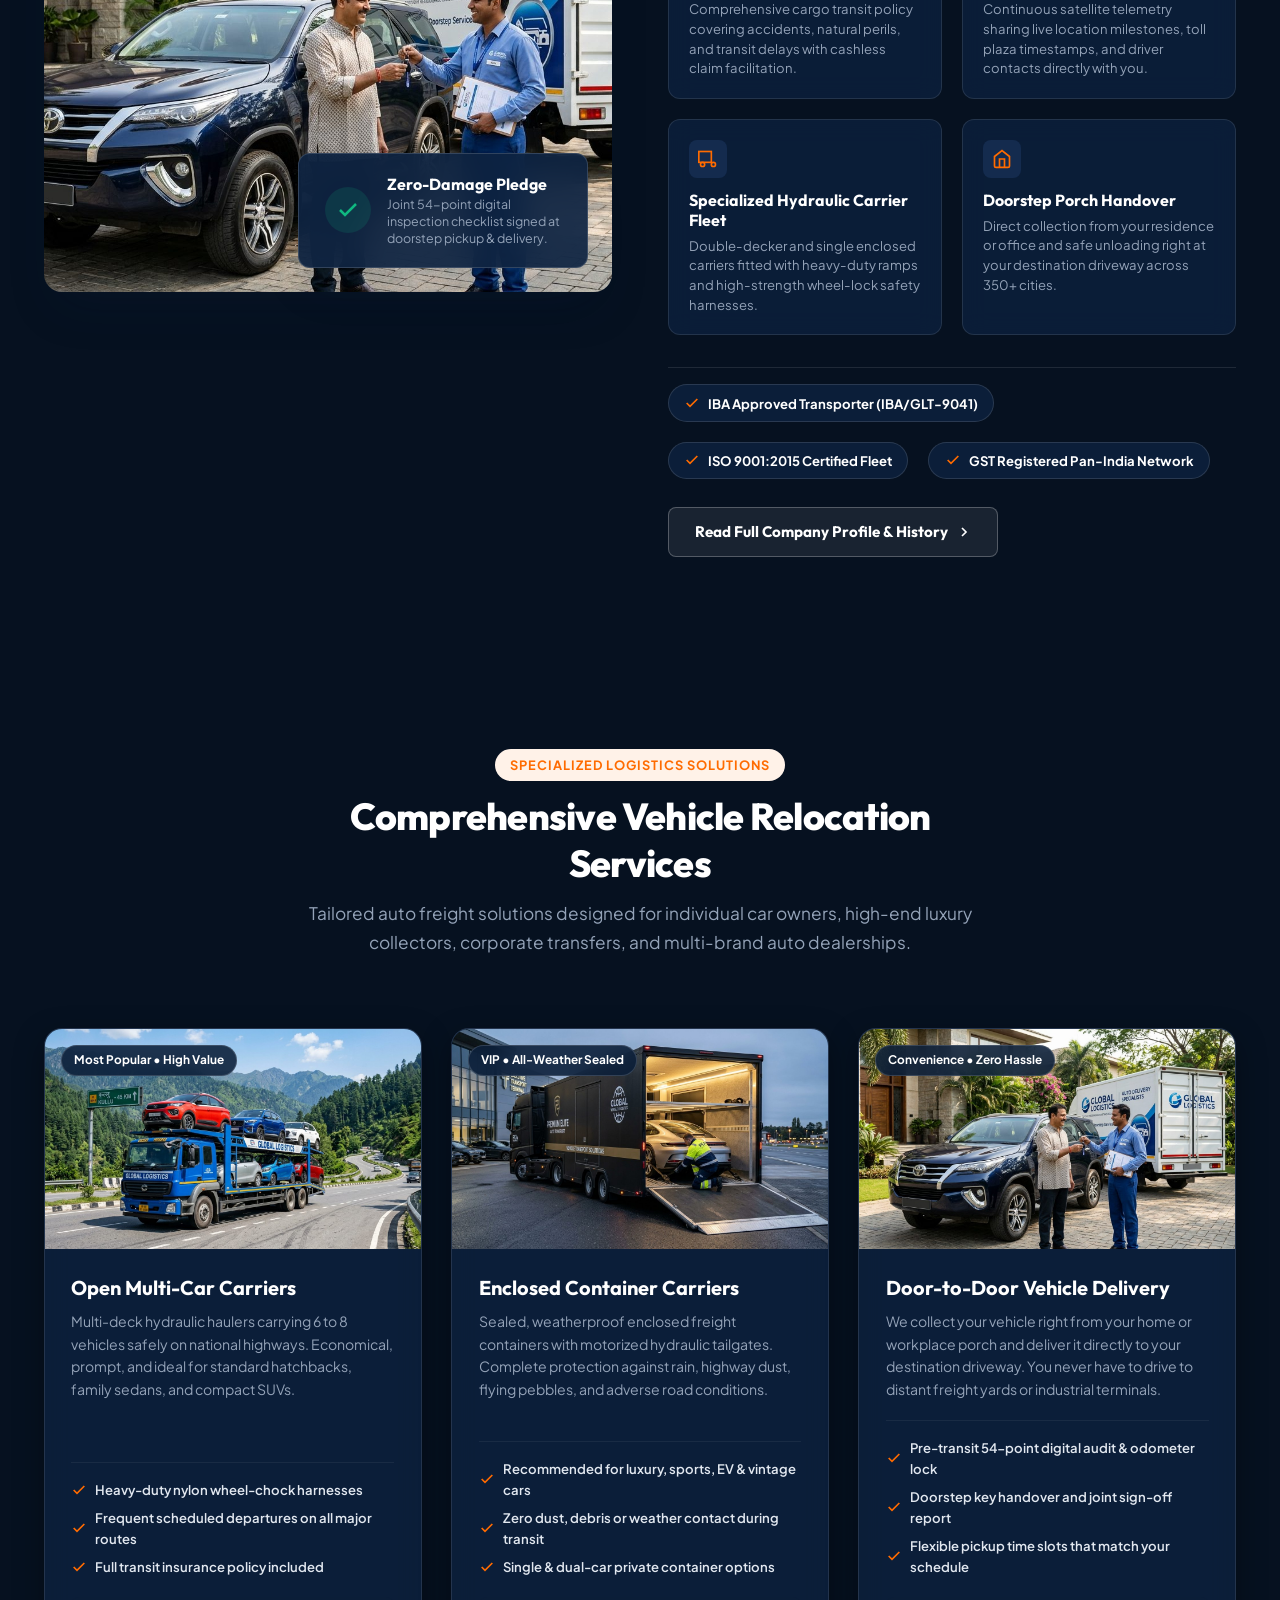
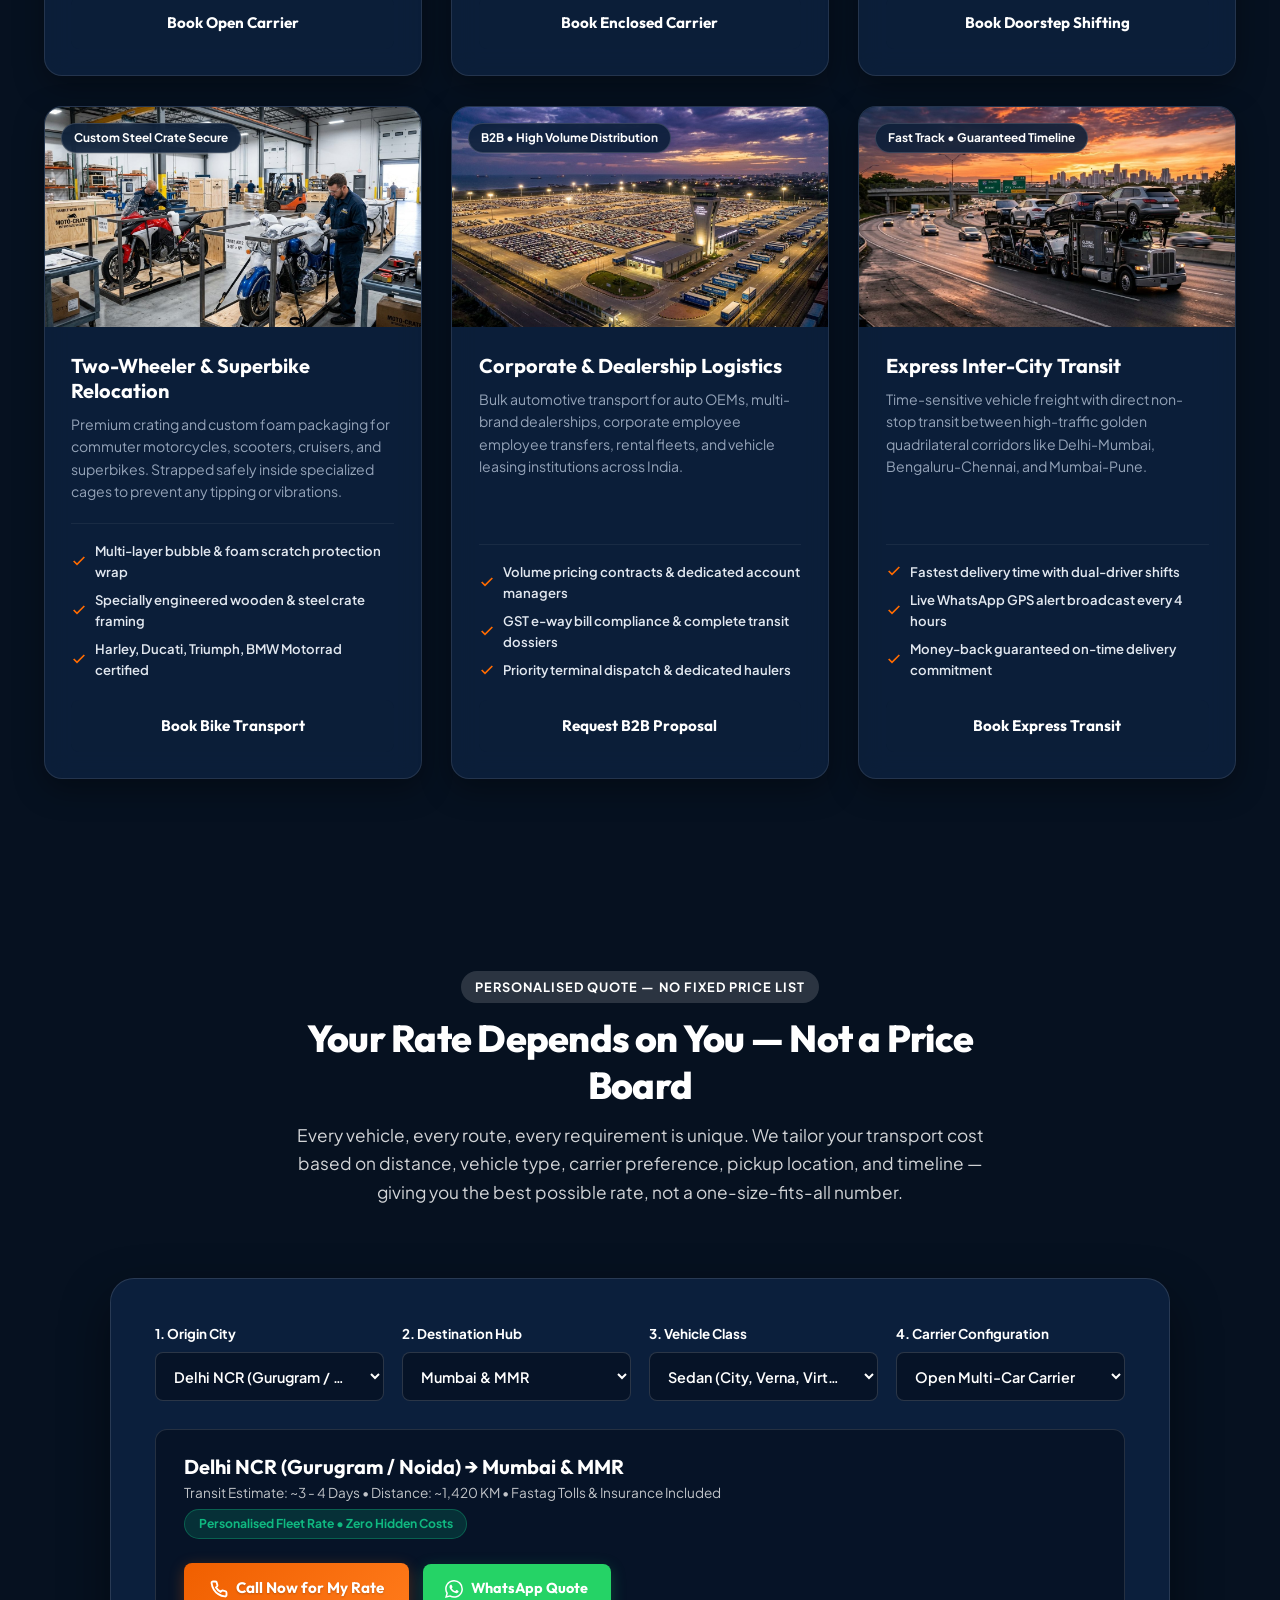
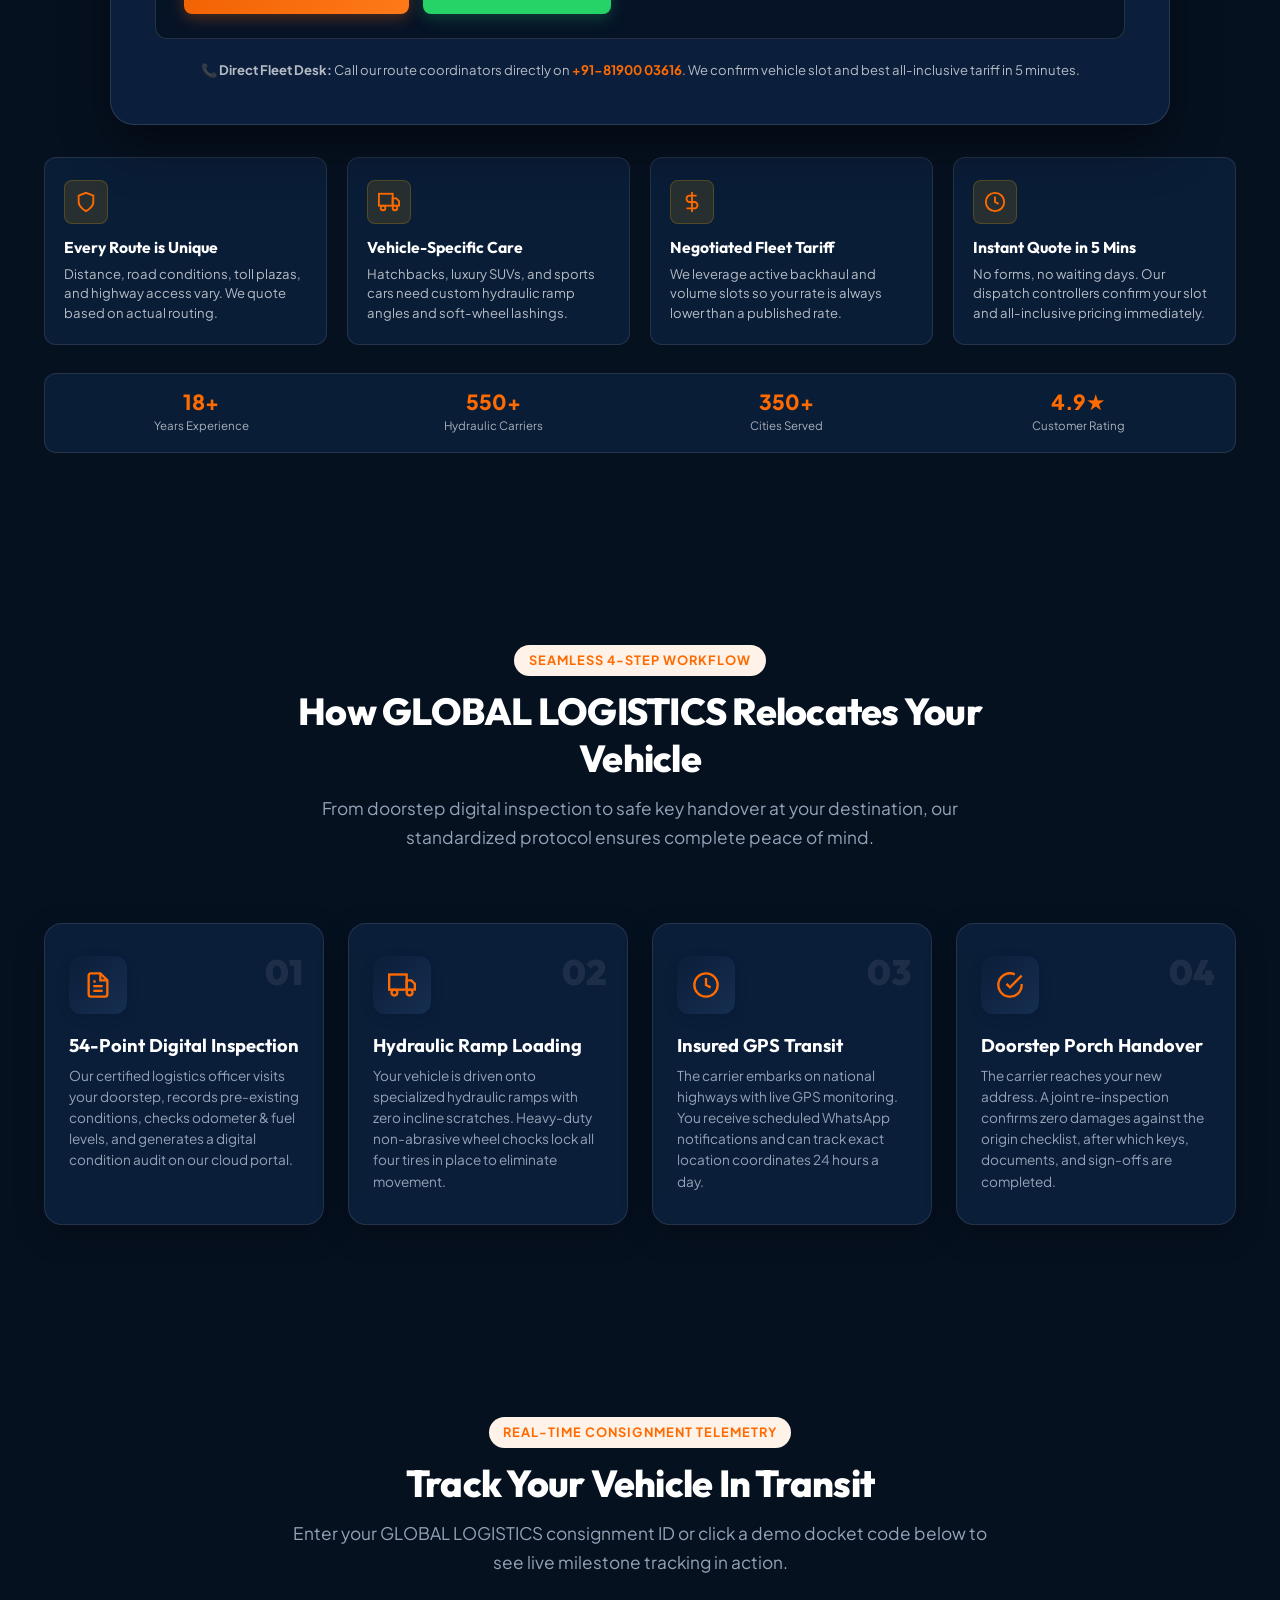
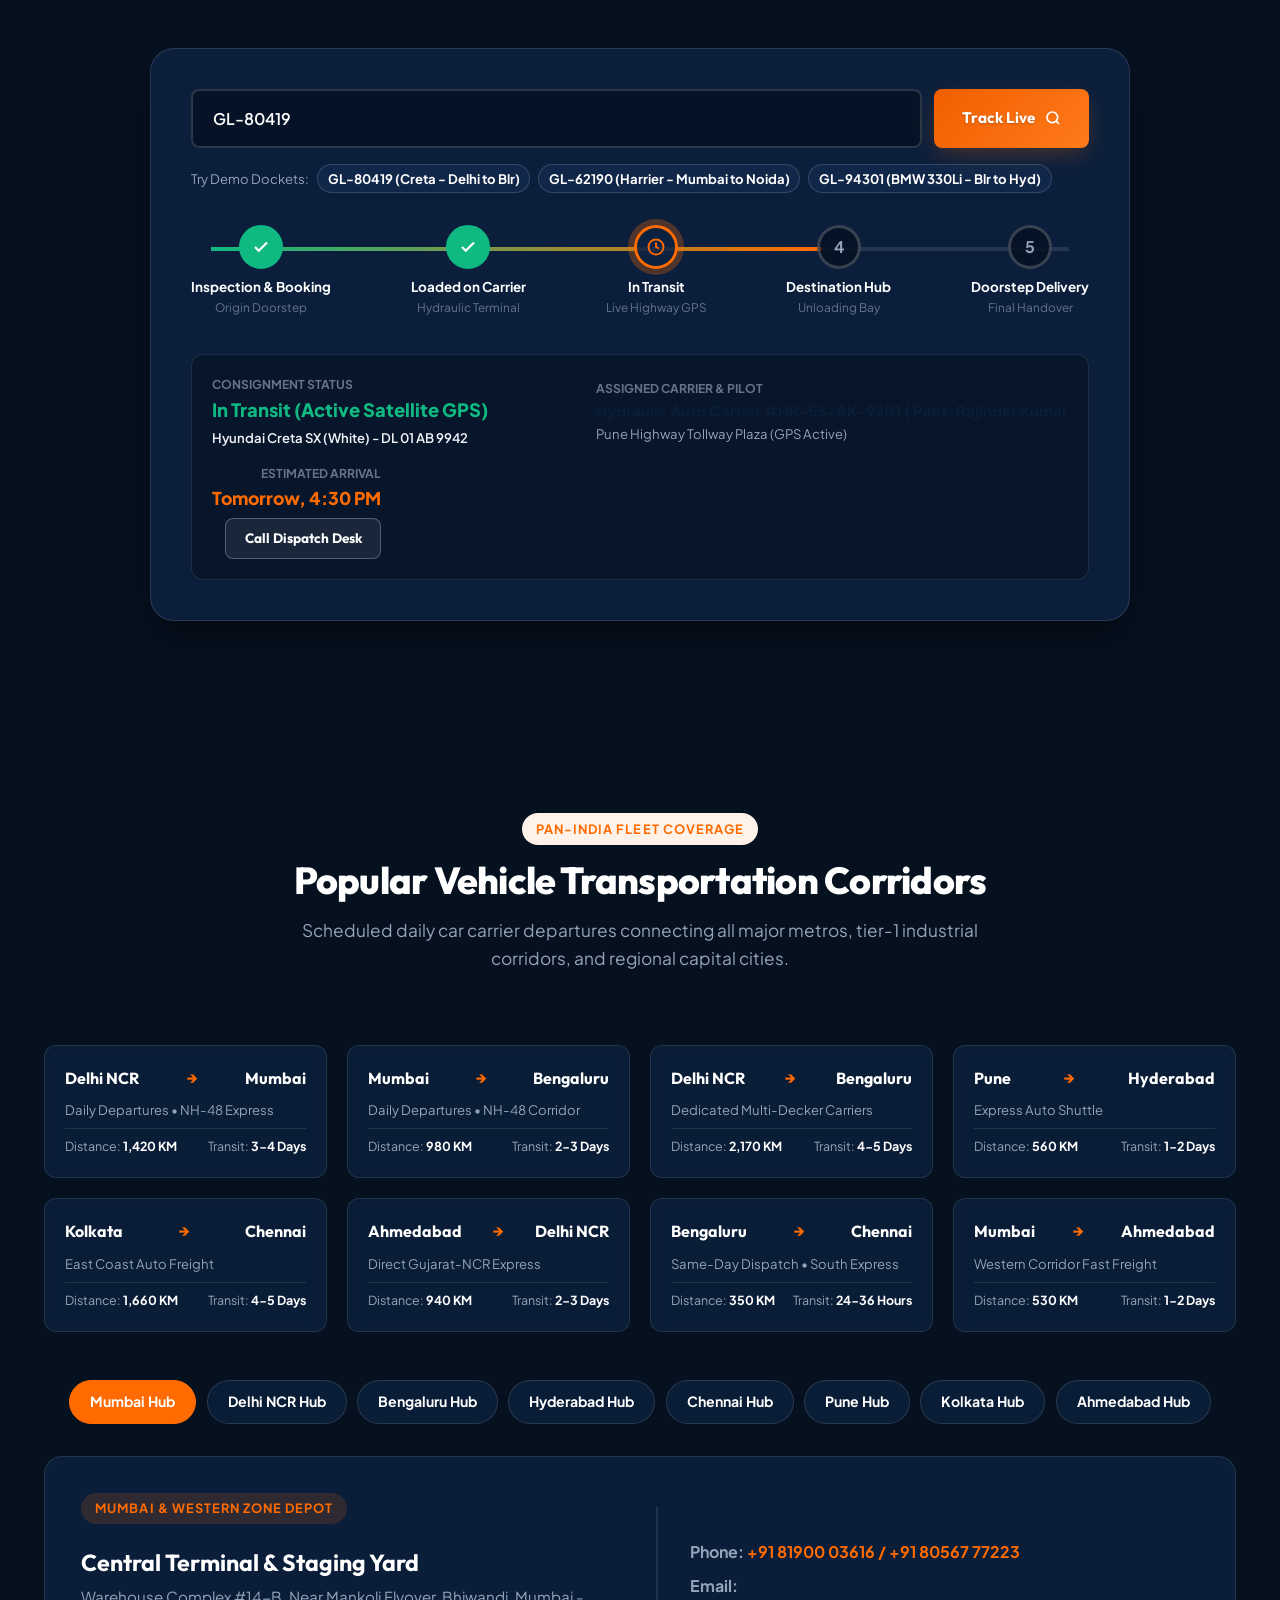
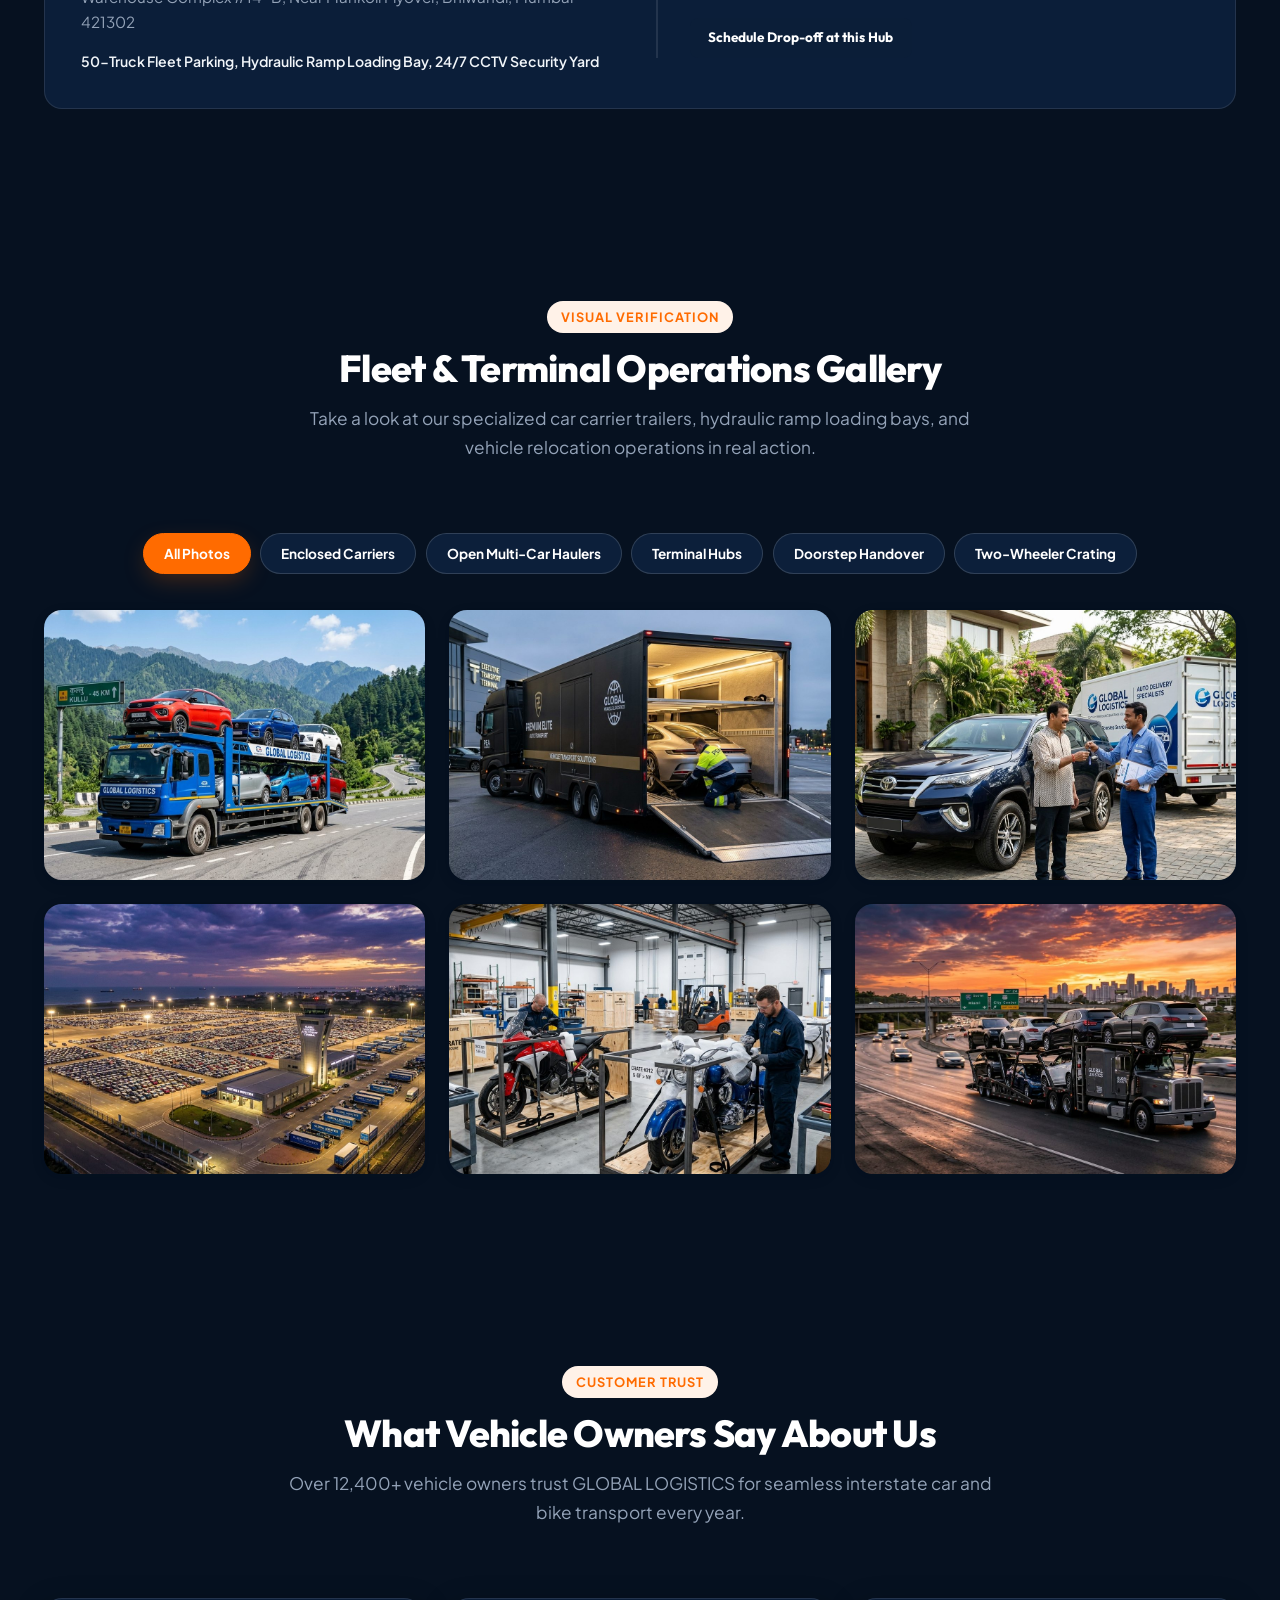
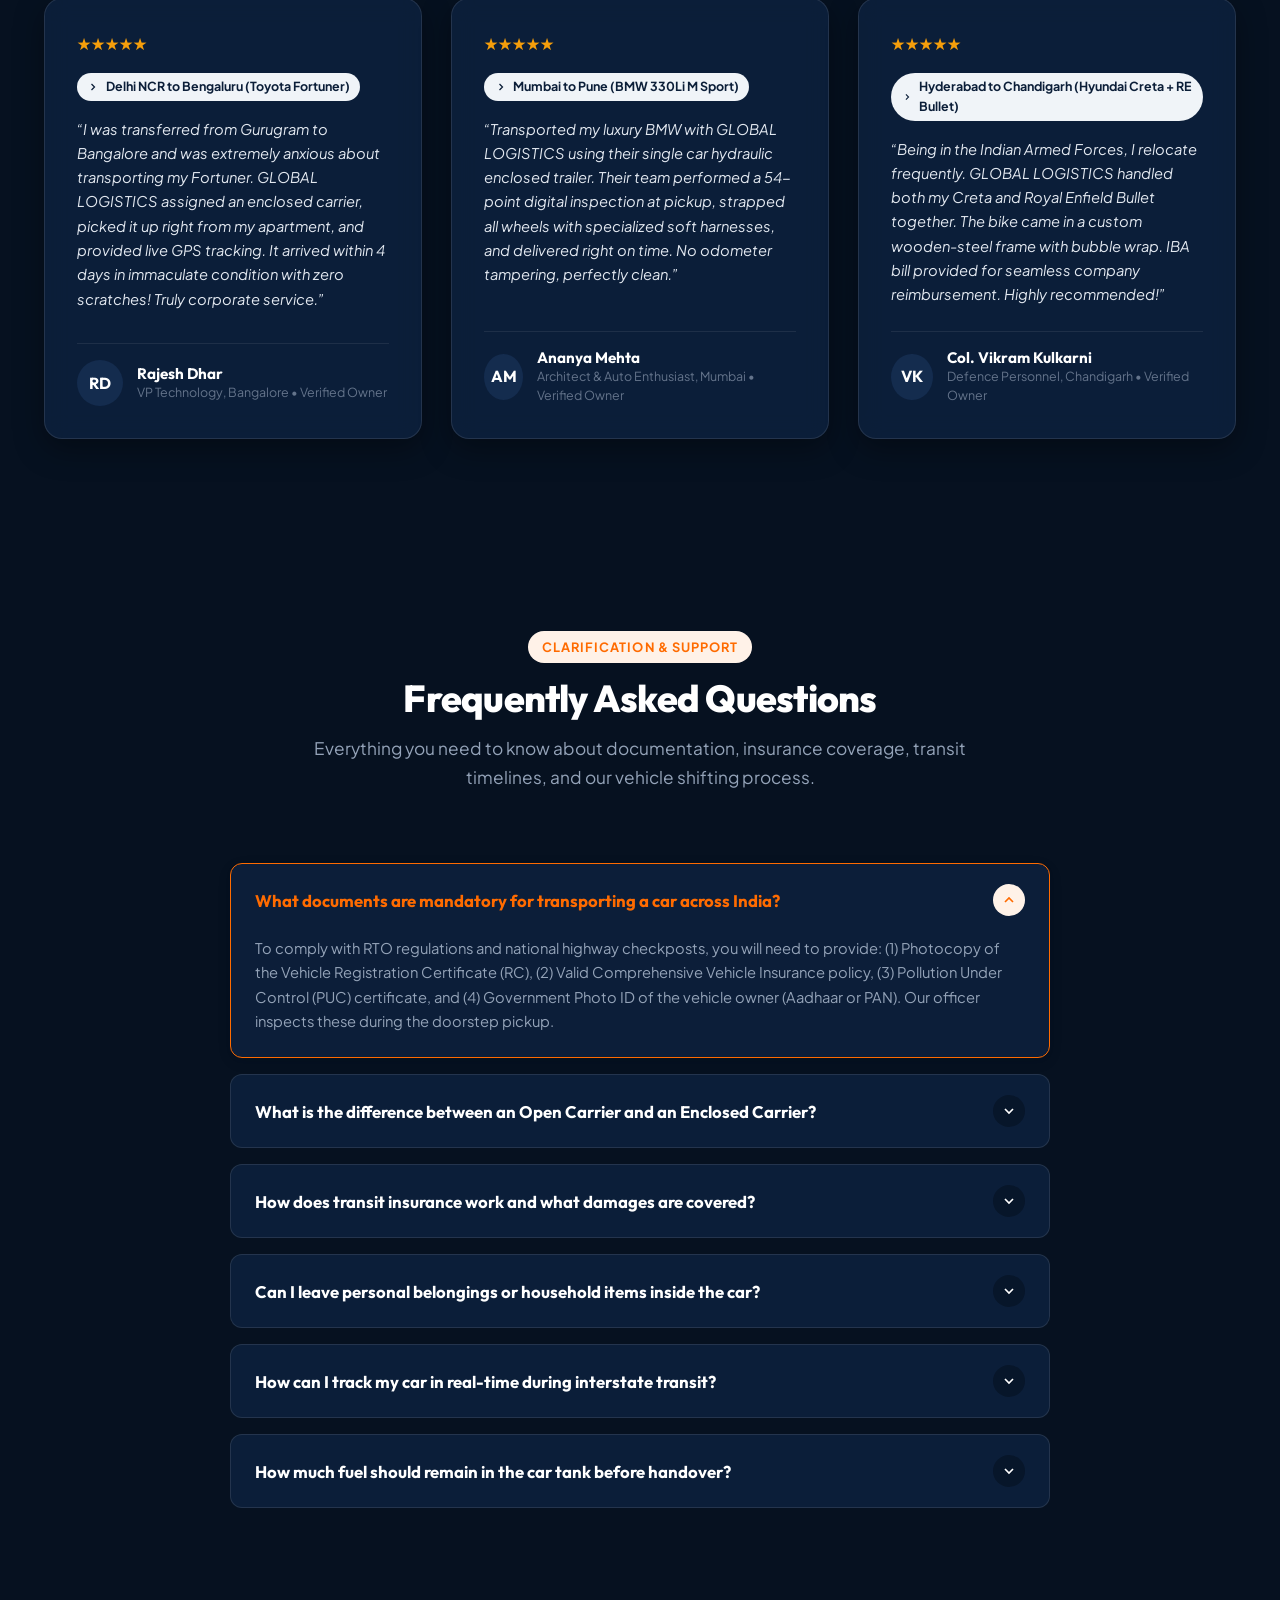
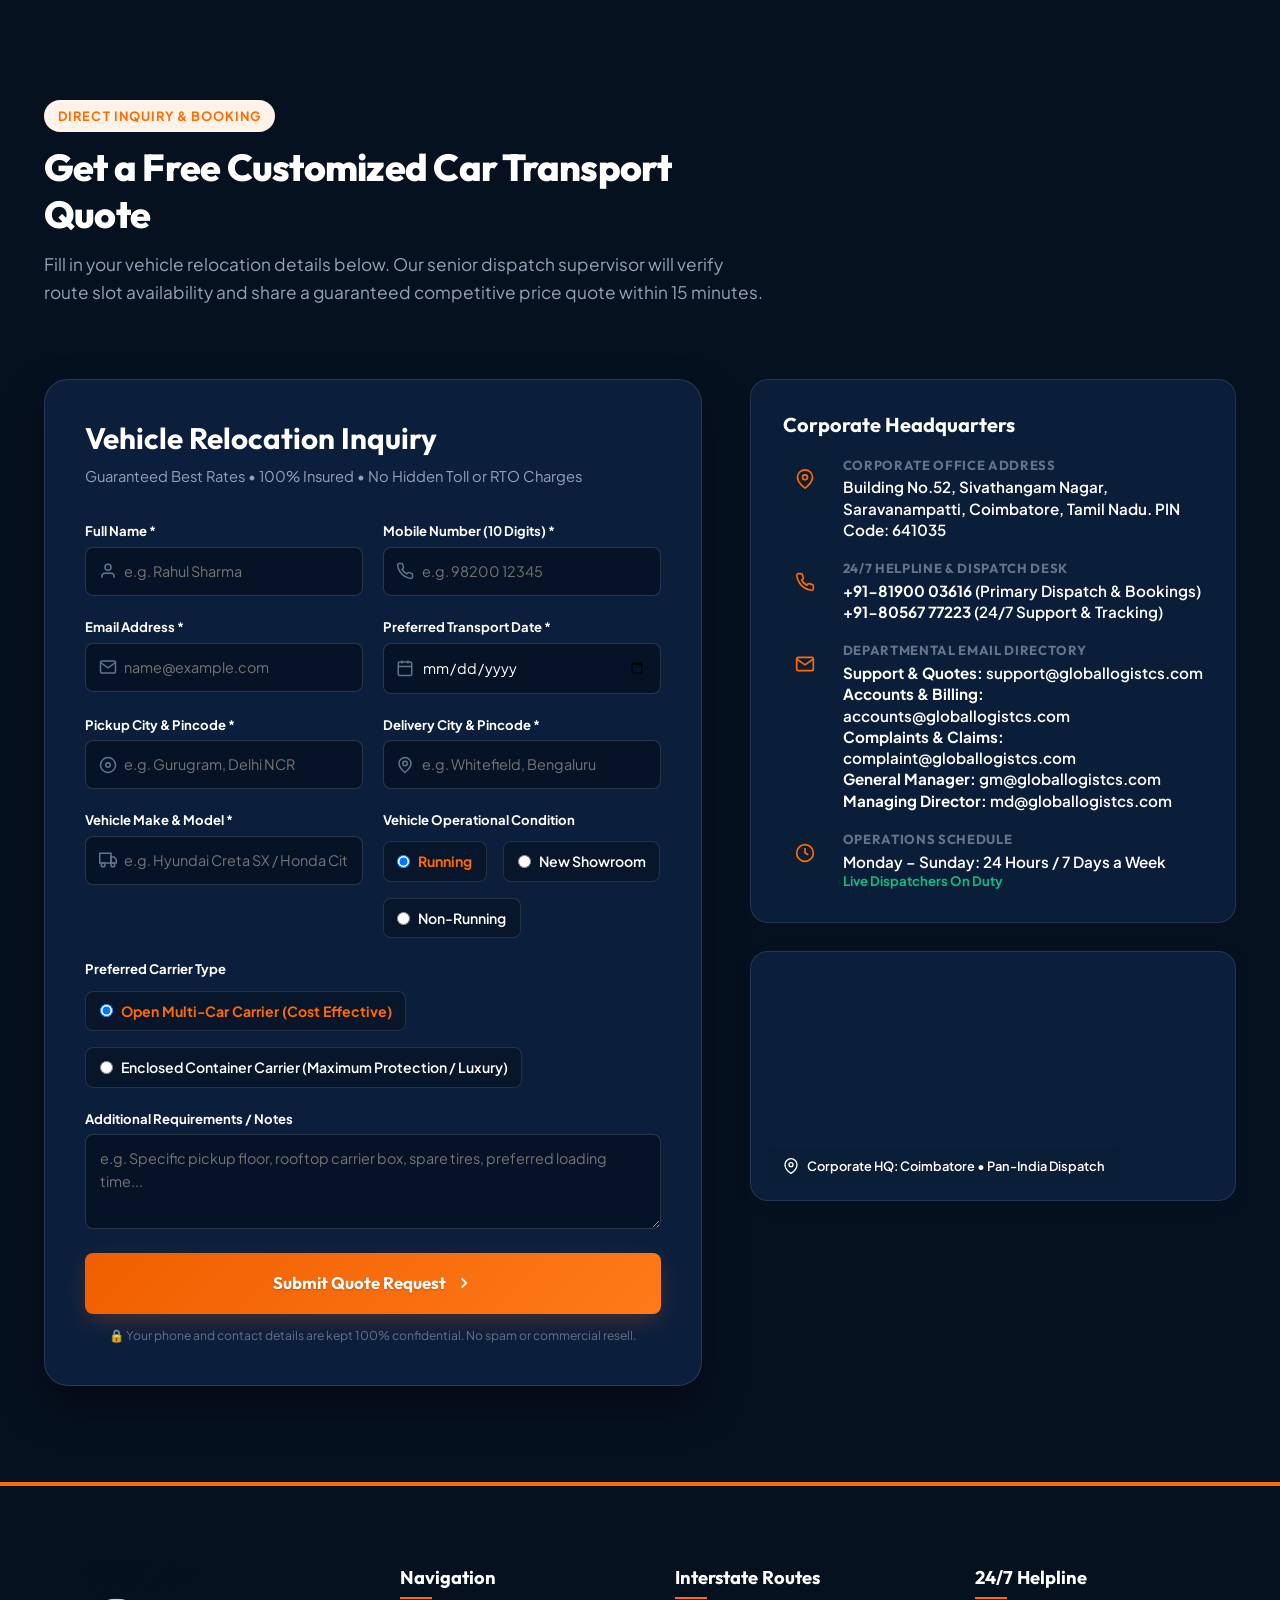
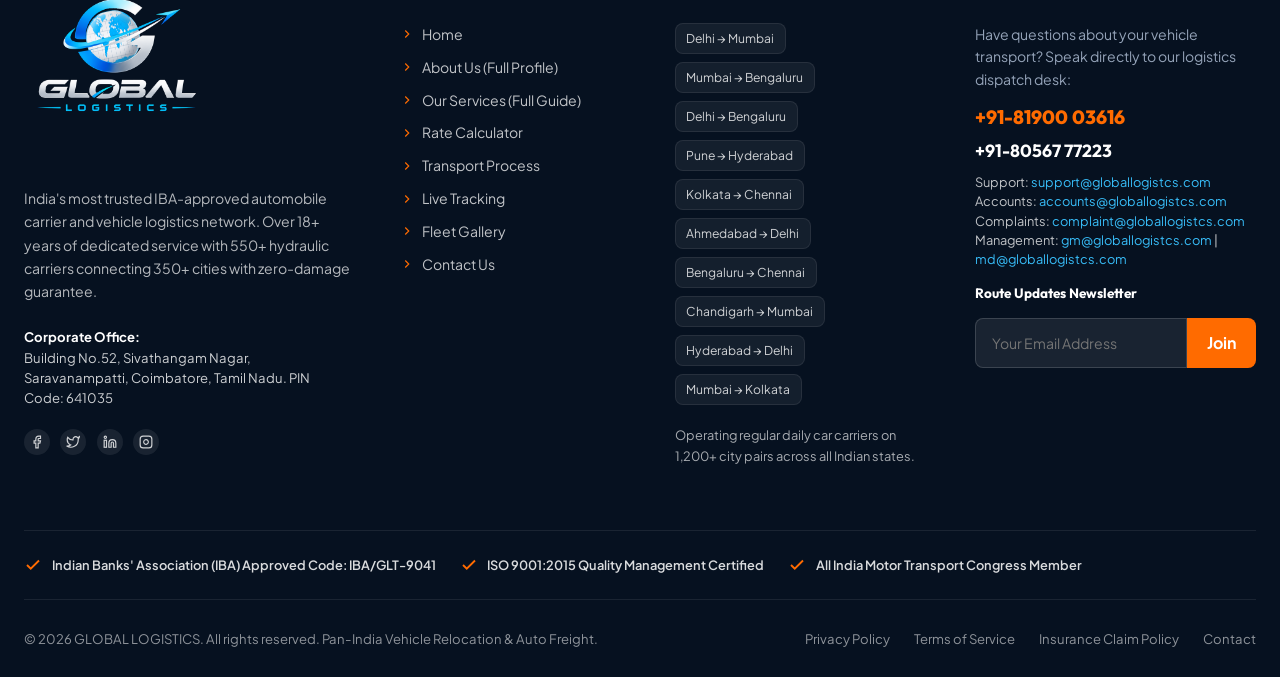
==== commit 97cb8a6a: "fix: align all 1, 2, 3, 4 calculator selector boxes into one line across full width" ====
--- a/index.html
+++ b/index.html
@@ -34,7 +34,7 @@
     rel="stylesheet">
 
   <!-- Stylesheet -->
-  <link rel="stylesheet" href="assets/css/style.css?v=3.3">
+  <link rel="stylesheet" href="assets/css/style.css?v=3.4">
 
   <!-- Schema.org Structured Data -->
   <script type="application/ld+json">
@@ -944,148 +944,145 @@
         </p>
       </div>
 
-      <div class="custom-quote-wrap">
-
-        <!-- Left: Route selector + CTA -->
-        <div class="quote-selector-col">
-          <div class="quote-selector-card">
-            <p class="quote-selector-label">Tell us your requirement — we'll call you with your rate in minutes</p>
-
-            <div class="calc-steps-grid" style="margin-bottom: 1.5rem;">
-              <div class="calc-field-group">
-                <label class="calc-field-label" for="calcOrigin">1. Origin City</label>
-                <select id="calcOrigin" class="calc-select">
-                  <option value="delhi" selected>Delhi NCR (Gurugram / Noida)</option>
-                  <option value="mumbai">Mumbai &amp; MMR</option>
-                  <option value="bangalore">Bengaluru</option>
-                  <option value="pune">Pune</option>
-                  <option value="hyderabad">Hyderabad</option>
-                  <option value="chennai">Chennai</option>
-                  <option value="kolkata">Kolkata</option>
-                  <option value="ahmedabad">Ahmedabad</option>
-                  <option value="custom">Other City</option>
-                </select>
-              </div>
-
-              <div class="calc-field-group">
-                <label class="calc-field-label" for="calcDest">2. Destination City</label>
-                <select id="calcDest" class="calc-select">
-                  <option value="delhi">Delhi NCR</option>
-                  <option value="mumbai" selected>Mumbai &amp; MMR</option>
-                  <option value="bangalore">Bengaluru</option>
-                  <option value="pune">Pune</option>
-                  <option value="hyderabad">Hyderabad</option>
-                  <option value="chennai">Chennai</option>
-                  <option value="kolkata">Kolkata</option>
-                  <option value="ahmedabad">Ahmedabad</option>
-                  <option value="custom">Other City</option>
-                </select>
-              </div>
-
-              <div class="calc-field-group">
-                <label class="calc-field-label" for="calcVehicle">3. Vehicle Class</label>
-                <select id="calcVehicle" class="calc-select">
-                  <option value="hatchback">Hatchback (Swift, Tiago, i20)</option>
-                  <option value="sedan" selected>Sedan (City, Verna, Virtus)</option>
-                  <option value="suv">Compact SUV (Creta, Seltos, Brezza)</option>
-                  <option value="luxury">Luxury / Full SUV (BMW, Fortuner)</option>
-                  <option value="two-wheeler">Two-Wheeler / Superbike</option>
-                </select>
-              </div>
-
-              <div class="calc-field-group">
-                <label class="calc-field-label" for="calcCarrier">4. Carrier Type</label>
-                <select id="calcCarrier" class="calc-select">
-                  <option value="open" selected>Open Multi-Car Carrier</option>
-                  <option value="enclosed">Enclosed Covered Container</option>
-                </select>
-              </div>
-            </div>
-
-            <!-- Route display (JS-driven, no price shown) -->
-            <div class="quote-route-display" id="quoteRouteDisplay">
-              <span id="summaryRouteName">Delhi NCR &rarr; Mumbai</span>
-              <span class="route-badge">Route Selected</span>
-            </div>
-
-            <!-- Call & WhatsApp CTA -->
-            <div class="quote-cta-row">
-              <a href="tel:+918190003616" class="btn btn-primary quote-call-btn" id="calcBookBtn">
-                <svg width="18" height="18" viewBox="0 0 24 24" fill="none" stroke="currentColor" stroke-width="2.5">
-                  <path d="M22 16.92v3a2 2 0 0 1-2.18 2 19.79 19.79 0 0 1-8.63-3.07 19.5 19.5 0 0 1-6-6 19.79 19.79 0 0 1-3.07-8.67A2 2 0 0 1 4.11 2h3a2 2 0 0 1 2 1.72c.127.96.361 1.903.7 2.81a2 2 0 0 1-.45 2.11L8.09 9.91a16 16 0 0 0 6 6l1.27-1.27a2 2 0 0 1 2.11-.45c.907.339 1.85.573 2.81.7A2 2 0 0 1 22 16.92z"/>
-                </svg>
-                Call Now for My Rate
-              </a>
-              <a href="https://wa.me/918190003616?text=Hi%2C%20I%20need%20a%20vehicle%20transport%20quote" target="_blank" rel="noopener" class="btn quote-whatsapp-btn">
-                <svg width="18" height="18" viewBox="0 0 24 24" fill="currentColor">
-                  <path d="M17.472 14.382c-.297-.149-1.758-.867-2.03-.967-.273-.099-.471-.148-.67.15-.197.297-.767.966-.94 1.164-.173.199-.347.223-.644.075-.297-.15-1.255-.463-2.39-1.475-.883-.788-1.48-1.761-1.653-2.059-.173-.297-.018-.458.13-.606.134-.133.298-.347.446-.52.149-.174.198-.298.298-.497.099-.198.05-.371-.025-.52-.075-.149-.669-1.612-.916-2.207-.242-.579-.487-.5-.669-.51-.173-.008-.371-.01-.57-.01-.198 0-.52.074-.792.372-.272.297-1.04 1.016-1.04 2.479 0 1.462 1.065 2.875 1.213 3.074.149.198 2.096 3.2 5.077 4.487.709.306 1.262.489 1.694.625.712.227 1.36.195 1.871.118.571-.085 1.758-.719 2.006-1.413.248-.694.248-1.289.173-1.413-.074-.124-.272-.198-.57-.347m-5.421 7.403h-.004a9.87 9.87 0 0 1-5.031-1.378l-.361-.214-3.741.982.998-3.648-.235-.374a9.86 9.86 0 0 1-1.51-5.26c.001-5.45 4.436-9.884 9.888-9.884 2.64 0 5.122 1.03 6.988 2.898a9.825 9.825 0 0 1 2.893 6.994c-.003 5.45-4.437 9.884-9.885 9.884m8.413-18.297A11.815 11.815 0 0 0 12.05 0C5.495 0 .16 5.335.157 11.892c0 2.096.547 4.142 1.588 5.945L.057 24l6.305-1.654a11.882 11.882 0 0 0 5.683 1.448h.005c6.554 0 11.89-5.335 11.893-11.893a11.821 11.821 0 0 0-3.48-8.413z"/>
-                </svg>
-                WhatsApp Quote
-              </a>
-            </div>
-            <p class="quote-note">📞 Our team responds within <strong>5 minutes</strong> during business hours</p>
-          </div>
-        </div>
-
-        <!-- Right: 4 Trust Reasons -->
-        <div class="quote-reasons-col">
-          <h3 class="quote-reasons-title">Why We Don't Show Fixed Rates</h3>
-          <div class="quote-reason-list">
-            <div class="quote-reason-item">
-              <div class="reason-icon">
-                <svg width="22" height="22" viewBox="0 0 24 24" fill="none" stroke="currentColor" stroke-width="2"><path d="M12 22s8-4 8-10V5l-8-3-8 3v7c0 6 8 10 8 10z"/></svg>
-              </div>
-              <div class="reason-text">
-                <h4>Every Route is Unique</h4>
-                <p>Distance, road conditions, toll zones, and highway access all affect the true cost of safe vehicle transport.</p>
-              </div>
-            </div>
-            <div class="quote-reason-item">
-              <div class="reason-icon">
-                <svg width="22" height="22" viewBox="0 0 24 24" fill="none" stroke="currentColor" stroke-width="2"><rect x="1" y="3" width="15" height="13"/><polygon points="16 8 20 8 23 11 23 16 16 16 16 8"/><circle cx="5.5" cy="18.5" r="2.5"/><circle cx="18.5" cy="18.5" r="2.5"/></svg>
-              </div>
-              <div class="reason-text">
-                <h4>Vehicle-Specific Handling</h4>
-                <p>A hatchback and a luxury supercar need completely different equipment, loading procedures, and insurance — so they cost differently.</p>
-              </div>
-            </div>
-            <div class="quote-reason-item">
-              <div class="reason-icon">
-                <svg width="22" height="22" viewBox="0 0 24 24" fill="none" stroke="currentColor" stroke-width="2"><line x1="12" y1="1" x2="12" y2="23"/><path d="M17 5H9.5a3.5 3.5 0 0 0 0 7h5a3.5 3.5 0 0 1 0 7H6"/></svg>
-              </div>
-              <div class="reason-text">
-                <h4>Best Rate for You — Not Average</h4>
-                <p>We negotiate season-specific and volume-based rates. A published price is always higher than what we can offer you directly on a call.</p>
-              </div>
-            </div>
-            <div class="quote-reason-item">
-              <div class="reason-icon">
-                <svg width="22" height="22" viewBox="0 0 24 24" fill="none" stroke="currentColor" stroke-width="2"><circle cx="12" cy="12" r="10"/><polyline points="12 6 12 12 16 14"/></svg>
-              </div>
-              <div class="reason-text">
-                <h4>Instant Quote in 5 Minutes</h4>
-                <p>No forms, no waiting days. Our dispatch team gives you a firm, all-inclusive price on a single call — with transit timelines confirmed.</p>
-              </div>
-            </div>
-          </div>
-
-          <!-- Trust bar -->
-          <div class="quote-trust-bar">
-            <div class="trust-item">
-              <strong>18+</strong><span>Years Experience</span>
-            </div>
-            <div class="trust-item">
-              <strong>550+</strong><span>Hydraulic Carriers</span>
-            </div>
-            <div class="trust-item">
-              <strong>350+</strong><span>Cities Served</span>
-            </div>
-            <div class="trust-item">
-              <strong>4.9★</strong><span>Customer Rating</span>
-            </div>
-          </div>
-        </div>
-
+      <!-- Main Calculator / Custom Quote Box (Full width 1060px with all 4 boxes in one line) -->
+      <div class="calc-box-wrap">
+
+        <!-- 4 Step Route & Vehicle Selectors (All 4 in ONE line) -->
+        <div class="calc-steps-grid">
+          <div class="calc-field-group">
+            <label class="calc-field-label" for="calcOrigin">1. Origin City</label>
+            <select id="calcOrigin" class="calc-select">
+              <option value="delhi" selected>Delhi NCR (Gurugram / Noida)</option>
+              <option value="mumbai">Mumbai &amp; MMR</option>
+              <option value="bangalore">Bengaluru</option>
+              <option value="pune">Pune</option>
+              <option value="hyderabad">Hyderabad</option>
+              <option value="chennai">Chennai</option>
+              <option value="kolkata">Kolkata</option>
+              <option value="ahmedabad">Ahmedabad</option>
+              <option value="custom">Other City / Custom KM</option>
+            </select>
+          </div>
+
+          <div class="calc-field-group">
+            <label class="calc-field-label" for="calcDest">2. Destination Hub</label>
+            <select id="calcDest" class="calc-select">
+              <option value="delhi">Delhi NCR</option>
+              <option value="mumbai" selected>Mumbai &amp; MMR</option>
+              <option value="bangalore">Bengaluru</option>
+              <option value="pune">Pune</option>
+              <option value="hyderabad">Hyderabad</option>
+              <option value="chennai">Chennai</option>
+              <option value="kolkata">Kolkata</option>
+              <option value="ahmedabad">Ahmedabad</option>
+              <option value="custom">Other City / Custom KM</option>
+            </select>
+          </div>
+
+          <div class="calc-field-group">
+            <label class="calc-field-label" for="calcVehicle">3. Vehicle Class</label>
+            <select id="calcVehicle" class="calc-select">
+              <option value="hatchback">Hatchback (Swift, Tiago, i20)</option>
+              <option value="sedan" selected>Sedan (City, Verna, Virtus)</option>
+              <option value="suv">Compact SUV (Creta, Seltos, Brezza)</option>
+              <option value="luxury">Luxury / Full SUV (BMW, Fortuner)</option>
+              <option value="two-wheeler">Two-Wheeler / Superbike</option>
+            </select>
+          </div>
+
+          <div class="calc-field-group">
+            <label class="calc-field-label" for="calcCarrier">4. Carrier Configuration</label>
+            <select id="calcCarrier" class="calc-select">
+              <option value="open" selected>Open Multi-Car Carrier</option>
+              <option value="enclosed">Enclosed Covered Container</option>
+            </select>
+          </div>
+        </div>
+
+        <!-- Custom Distance Input (Revealed if 'custom' is selected) -->
+        <div class="calc-custom-km-row" id="calcCustomKmWrap" style="display: none;">
+          <div class="calc-field-group" style="max-width: 420px; margin-bottom: 1.5rem;">
+            <label class="calc-field-label" for="calcCustomKm">Enter One-Way Distance (Kilometers)</label>
+            <div class="form-input-wrap">
+              <input type="number" id="calcCustomKm" class="calc-input" placeholder="e.g. 1200" min="50" max="5000" value="1200">
+            </div>
+            <small style="font-size: 0.78rem; color: var(--color-text-muted); margin-top: 4px;">Calculated automatically for nationwide door-to-door corridor</small>
+          </div>
+        </div>
+
+        <!-- Horizontal Summary & Call Action Panel (No numbers/fixed rate displayed) -->
+        <div class="calc-cta-summary-panel">
+          <div class="summary-route">
+            <h4 id="summaryRouteName">Delhi NCR &rarr; Mumbai</h4>
+            <p id="summaryDistance">Verified National Highway Corridor &bull; Express Dispatch Available</p>
+            <div class="route-badge-pill">Personalised Fleet Rate &bull; Zero Hidden Costs</div>
+          </div>
+          <div class="summary-cta-actions">
+            <a href="tel:+918190003616" class="btn btn-primary calc-phone-cta-btn" id="calcBookBtn">
+              <svg width="18" height="18" viewBox="0 0 24 24" fill="none" stroke="currentColor" stroke-width="2.5">
+                <path d="M22 16.92v3a2 2 0 0 1-2.18 2 19.79 19.79 0 0 1-8.63-3.07 19.5 19.5 0 0 1-6-6 19.79 19.79 0 0 1-3.07-8.67A2 2 0 0 1 4.11 2h3a2 2 0 0 1 2 1.72c.127.96.361 1.903.7 2.81a2 2 0 0 1-.45 2.11L8.09 9.91a16 16 0 0 0 6 6l1.27-1.27a2 2 0 0 1 2.11-.45c.907.339 1.85.573 2.81.7A2 2 0 0 1 22 16.92z"/>
+              </svg>
+              <span>Call Now for My Rate</span>
+            </a>
+            <a href="https://wa.me/918190003616?text=Hi%2C%20I%20need%20a%20vehicle%20transport%20quote" target="_blank" rel="noopener" class="btn quote-whatsapp-btn">
+              <svg width="18" height="18" viewBox="0 0 24 24" fill="currentColor">
+                <path d="M17.472 14.382c-.297-.149-1.758-.867-2.03-.967-.273-.099-.471-.148-.67.15-.197.297-.767.966-.94 1.164-.173.199-.347.223-.644.075-.297-.15-1.255-.463-2.39-1.475-.883-.788-1.48-1.761-1.653-2.059-.173-.297-.018-.458.13-.606.134-.133.298-.347.446-.52.149-.174.198-.298.298-.497.099-.198.05-.371-.025-.52-.075-.149-.669-1.612-.916-2.207-.242-.579-.487-.5-.669-.51-.173-.008-.371-.01-.57-.01-.198 0-.52.074-.792.372-.272.297-1.04 1.016-1.04 2.479 0 1.462 1.065 2.875 1.213 3.074.149.198 2.096 3.2 5.077 4.487.709.306 1.262.489 1.694.625.712.227 1.36.195 1.871.118.571-.085 1.758-.719 2.006-1.413.248-.694.248-1.289.173-1.413-.074-.124-.272-.198-.57-.347m-5.421 7.403h-.004a9.87 9.87 0 0 1-5.031-1.378l-.361-.214-3.741.982.998-3.648-.235-.374a9.86 9.86 0 0 1-1.51-5.26c.001-5.45 4.436-9.884 9.888-9.884 2.64 0 5.122 1.03 6.988 2.898a9.825 9.825 0 0 1 2.893 6.994c-.003 5.45-4.437 9.884-9.885 9.884m8.413-18.297A11.815 11.815 0 0 0 12.05 0C5.495 0 .16 5.335.157 11.892c0 2.096.547 4.142 1.588 5.945L.057 24l6.305-1.654a11.882 11.882 0 0 0 5.683 1.448h.005c6.554 0 11.89-5.335 11.893-11.893a11.821 11.821 0 0 0-3.48-8.413z"/>
+              </svg>
+              <span>WhatsApp Quote</span>
+            </a>
+          </div>
+        </div>
+
+        <p class="quote-sub-note">📞 <strong>Direct Fleet Desk:</strong> Call our route coordinators directly on <a href="tel:+918190003616" style="color:var(--color-accent); font-weight:700; text-decoration:none;">+91-81900 03616</a>. We confirm vehicle slot and best all-inclusive tariff in 5 minutes.</p>
+
+      </div>
+
+      <!-- Trust Reasons in 4 Horizontal Cards (all in one line on desktop) -->
+      <div class="quote-reasons-strip">
+        <div class="reason-card">
+          <div class="reason-icon">
+            <svg width="22" height="22" viewBox="0 0 24 24" fill="none" stroke="currentColor" stroke-width="2"><path d="M12 22s8-4 8-10V5l-8-3-8 3v7c0 6 8 10 8 10z"/></svg>
+          </div>
+          <h4>Every Route is Unique</h4>
+          <p>Distance, road conditions, toll plazas, and highway access vary. We quote based on actual routing.</p>
+        </div>
+        <div class="reason-card">
+          <div class="reason-icon">
+            <svg width="22" height="22" viewBox="0 0 24 24" fill="none" stroke="currentColor" stroke-width="2"><rect x="1" y="3" width="15" height="13"/><polygon points="16 8 20 8 23 11 23 16 16 16 16 8"/><circle cx="5.5" cy="18.5" r="2.5"/><circle cx="18.5" cy="18.5" r="2.5"/></svg>
+          </div>
+          <h4>Vehicle-Specific Care</h4>
+          <p>Hatchbacks, luxury SUVs, and sports cars need custom hydraulic ramp angles and soft-wheel lashings.</p>
+        </div>
+        <div class="reason-card">
+          <div class="reason-icon">
+            <svg width="22" height="22" viewBox="0 0 24 24" fill="none" stroke="currentColor" stroke-width="2"><line x1="12" y1="1" x2="12" y2="23"/><path d="M17 5H9.5a3.5 3.5 0 0 0 0 7h5a3.5 3.5 0 0 1 0 7H6"/></svg>
+          </div>
+          <h4>Negotiated Fleet Tariff</h4>
+          <p>We leverage active backhaul and volume slots so your rate is always lower than a published rate.</p>
+        </div>
+        <div class="reason-card">
+          <div class="reason-icon">
+            <svg width="22" height="22" viewBox="0 0 24 24" fill="none" stroke="currentColor" stroke-width="2"><circle cx="12" cy="12" r="10"/><polyline points="12 6 12 12 16 14"/></svg>
+          </div>
+          <h4>Instant Quote in 5 Mins</h4>
+          <p>No forms, no waiting days. Our dispatch controllers confirm your slot and all-inclusive pricing immediately.</p>
+        </div>
+      </div>
+
+      <!-- Trust Badges Bar -->
+      <div class="quote-trust-bar" style="margin-top: 1.75rem;">
+        <div class="trust-item">
+          <strong>18+</strong><span>Years Experience</span>
+        </div>
+        <div class="trust-item">
+          <strong>550+</strong><span>Hydraulic Carriers</span>
+        </div>
+        <div class="trust-item">
+          <strong>350+</strong><span>Cities Served</span>
+        </div>
+        <div class="trust-item">
+          <strong>4.9★</strong><span>Customer Rating</span>
+        </div>
       </div>
     </div>
   </section>
--- a/assets/css/style.css
+++ b/assets/css/style.css
@@ -508,6 +508,7 @@
   from {
     background-position: 0 0;
   }
+
   to {
     background-position: 200% 0;
   }
@@ -527,6 +528,7 @@
 }
 
 @media (min-width: 1400px) {
+
   /* Logo always at Image 1 position — below the navbar, in the hero/banner area */
   .navbar-main .brand-logo,
   body.page-home .navbar-main .brand-logo {
@@ -567,6 +569,7 @@
 }
 
 @media (min-width: 992px) and (max-width: 1399px) {
+
   /* Logo always at Image 1 position */
   .navbar-main .brand-logo,
   body.page-home .navbar-main .brand-logo {
@@ -1308,73 +1311,76 @@
   margin-top: 2px;
 }
 
-/* ─── Custom Quote Section (replaces old price calculator) ─── */
-.custom-quote-wrap {
-  display: grid;
-  grid-template-columns: 1fr 1fr;
-  gap: 2.5rem;
-  align-items: start;
-  margin-top: 2.5rem;
-}
-
-.quote-selector-col .quote-selector-card {
-  background: rgba(14, 35, 66, 0.88);
-  border: 1px solid rgba(255, 255, 255, 0.14);
-  border-radius: var(--radius-xl);
-  padding: 2rem;
-  backdrop-filter: blur(18px);
-}
-
-.quote-selector-label {
-  font-size: 0.88rem;
-  color: rgba(255, 255, 255, 0.8);
-  margin-bottom: 1.25rem;
-  text-align: center;
-  font-style: italic;
-}
-
-.quote-route-display {
+/* ─── Custom Quote Section (All 1, 2, 3, 4 Boxes in ONE Line) ─── */
+.calc-cta-summary-panel {
+  background: rgba(6, 17, 32, 0.75);
+  border-radius: var(--radius-md);
+  padding: 1.5rem 1.75rem;
   display: flex;
   align-items: center;
   justify-content: space-between;
-  background: rgba(6, 17, 32, 0.6);
+  gap: 1.5rem;
   border: 1px solid rgba(255, 255, 255, 0.12);
-  border-radius: var(--radius-sm);
-  padding: 0.75rem 1rem;
-  margin-bottom: 1.25rem;
+  flex-wrap: wrap;
+  margin-top: 1.5rem;
+}
+
+.calc-cta-summary-panel .summary-route h4 {
+  font-size: 1.25rem;
   font-weight: 700;
   color: #FFFFFF;
-  font-size: 0.95rem;
-}
-
-.route-badge {
-  font-size: 0.72rem;
-  background: rgba(16, 185, 129, 0.2);
-  color: var(--color-success);
-  border: 1px solid rgba(16, 185, 129, 0.3);
-  border-radius: 20px;
-  padding: 3px 10px;
+  display: flex;
+  align-items: center;
+  gap: 0.5rem;
+  margin-bottom: 0.25rem;
+}
+
+.calc-cta-summary-panel .summary-route p {
+  font-size: 0.85rem;
+  color: rgba(255, 255, 255, 0.75);
+  margin-bottom: 0.45rem;
+  line-height: 1.4;
+}
+
+.route-badge-pill {
+  display: inline-flex;
+  align-items: center;
+  gap: 6px;
+  background: rgba(16, 185, 129, 0.18);
+  color: #10B981;
+  border: 1px solid rgba(16, 185, 129, 0.35);
+  border-radius: 999px;
+  padding: 0.25rem 0.85rem;
+  font-size: 0.76rem;
   font-weight: 700;
-  white-space: nowrap;
-}
-
-.quote-cta-row {
-  display: flex;
+}
+
+.summary-cta-actions {
+  display: flex;
+  align-items: center;
   gap: 0.85rem;
   flex-wrap: wrap;
 }
 
-.quote-call-btn {
-  flex: 1;
+.calc-phone-cta-btn {
   display: inline-flex;
   align-items: center;
   justify-content: center;
   gap: 8px;
+  padding: 0.85rem 1.6rem;
+  font-weight: 700;
   text-decoration: none;
+  border-radius: var(--radius-sm);
+  box-shadow: 0 4px 15px rgba(255, 107, 0, 0.3);
+  transition: all var(--transition-fast);
+}
+
+.calc-phone-cta-btn:hover {
+  transform: translateY(-2px);
+  box-shadow: 0 6px 20px rgba(255, 107, 0, 0.45);
 }
 
 .quote-whatsapp-btn {
-  flex: 1;
   display: inline-flex;
   align-items: center;
   justify-content: center;
@@ -1382,52 +1388,53 @@
   background: #25D366;
   color: #FFFFFF;
   font-weight: 700;
-  font-size: 0.88rem;
+  font-size: 0.9rem;
   border: none;
   border-radius: var(--radius-sm);
-  padding: 0.75rem 1rem;
+  padding: 0.85rem 1.4rem;
   text-decoration: none;
-  transition: background var(--transition-fast);
+  transition: all var(--transition-fast);
+  box-shadow: 0 4px 15px rgba(37, 211, 102, 0.25);
 }
 
 .quote-whatsapp-btn:hover {
   background: #128C7E;
-}
-
-.quote-note {
-  font-size: 0.78rem;
+  color: #FFFFFF;
+  transform: translateY(-2px);
+  box-shadow: 0 6px 20px rgba(37, 211, 102, 0.4);
+}
+
+.quote-sub-note {
+  font-size: 0.82rem;
+  color: rgba(255, 255, 255, 0.7);
   text-align: center;
-  color: rgba(255, 255, 255, 0.6);
-  margin-top: 0.75rem;
+  margin-top: 1.25rem;
   margin-bottom: 0;
 }
 
-/* Right column — reasons */
-.quote-reasons-col {
-  color: #FFFFFF;
-}
-
-.quote-reasons-title {
-  font-size: 1.45rem;
-  font-weight: 800;
-  margin-bottom: 1.5rem;
-  color: #FFFFFF;
-}
-
-.quote-reason-list {
-  display: flex;
-  flex-direction: column;
+/* 4-Column Reasons Strip below the main quote box */
+.quote-reasons-strip {
+  display: grid;
+  grid-template-columns: repeat(4, 1fr);
   gap: 1.25rem;
-  margin-bottom: 2rem;
-}
-
-.quote-reason-item {
-  display: flex;
-  align-items: flex-start;
-  gap: 1rem;
-}
-
-.reason-icon {
+  margin-top: 2rem;
+}
+
+.reason-card {
+  background: rgba(14, 35, 66, 0.7);
+  border: 1px solid rgba(255, 255, 255, 0.1);
+  border-radius: var(--radius-md);
+  padding: 1.35rem 1.2rem;
+  text-align: left;
+  transition: transform var(--transition-fast), border-color var(--transition-fast);
+}
+
+.reason-card:hover {
+  transform: translateY(-3px);
+  border-color: rgba(255, 183, 0, 0.35);
+}
+
+.reason-card .reason-icon {
   width: 44px;
   height: 44px;
   background: rgba(255, 183, 0, 0.12);
@@ -1436,21 +1443,21 @@
   display: flex;
   align-items: center;
   justify-content: center;
-  flex-shrink: 0;
+  margin-bottom: 0.85rem;
   border: 1px solid rgba(255, 183, 0, 0.2);
 }
 
-.reason-text h4 {
+.reason-card h4 {
   font-size: 0.98rem;
   font-weight: 700;
   color: #FFFFFF;
-  margin-bottom: 0.25rem;
-}
-
-.reason-text p {
-  font-size: 0.84rem;
+  margin-bottom: 0.4rem;
+}
+
+.reason-card p {
+  font-size: 0.82rem;
   color: rgba(255, 255, 255, 0.7);
-  line-height: 1.55;
+  line-height: 1.5;
   margin: 0;
 }
 
@@ -1495,11 +1502,32 @@
 }
 
 @media (max-width: 991px) {
-  .custom-quote-wrap {
-    grid-template-columns: 1fr;
-  }
+  .calc-cta-summary-panel {
+    flex-direction: column;
+    align-items: flex-start;
+  }
+
+  .quote-reasons-strip {
+    grid-template-columns: repeat(2, 1fr);
+  }
+
   .quote-trust-bar {
     grid-template-columns: repeat(2, 1fr);
+  }
+}
+
+@media (max-width: 576px) {
+  .quote-reasons-strip {
+    grid-template-columns: 1fr;
+  }
+
+  .summary-cta-actions {
+    width: 100%;
+    flex-direction: column;
+  }
+
+  .summary-cta-actions .btn {
+    width: 100%;
   }
 }
 
@@ -1829,34 +1857,40 @@
 
 .calc-steps-grid {
   display: grid;
-  grid-template-columns: repeat(4, 1fr);
-  gap: 1.25rem;
-  margin-bottom: 2rem;
+  grid-template-columns: repeat(4, minmax(0, 1fr));
+  gap: 1.1rem;
+  margin-bottom: 1.75rem;
 }
 
 .calc-field-group {
   display: flex;
   flex-direction: column;
-  gap: 0.4rem;
+  gap: 0.45rem;
+  min-width: 0;
 }
 
 .calc-field-label {
   font-size: 0.84rem;
   font-weight: 700;
   color: #FFFFFF;
+  white-space: nowrap;
 }
 
 .calc-select,
 .calc-input {
   width: 100%;
-  padding: 0.85rem 1rem;
+  min-width: 0;
+  padding: 0.85rem 0.9rem;
   background-color: rgba(6, 17, 32, 0.75);
   border: 1.5px solid rgba(255, 255, 255, 0.15);
   border-radius: var(--radius-sm);
-  font-size: 0.92rem;
+  font-size: 0.9rem;
   font-weight: 600;
   color: #FFFFFF;
   transition: all var(--transition-fast);
+  text-overflow: ellipsis;
+  overflow: hidden;
+  white-space: nowrap;
 }
 
 .calc-select:focus,
@@ -3162,7 +3196,8 @@
   }
 
   .calc-steps-grid {
-    grid-template-columns: 1fr 1fr;
+    grid-template-columns: repeat(4, minmax(0, 1fr));
+    gap: 0.75rem;
   }
 
   .calc-summary-panel {
@@ -3170,8 +3205,8 @@
     gap: 1.25rem;
   }
 
-  .calc-summary-panel > div:first-child,
-  .calc-summary-panel > div:last-child {
+  .calc-summary-panel>div:first-child,
+  .calc-summary-panel>div:last-child {
     grid-column: 1 / -1;
   }
 
@@ -3260,7 +3295,8 @@
   }
 
   .calc-steps-grid {
-    grid-template-columns: 1fr;
+    grid-template-columns: 1fr 1fr;
+    gap: 0.85rem;
   }
 
   .calc-summary-panel {
